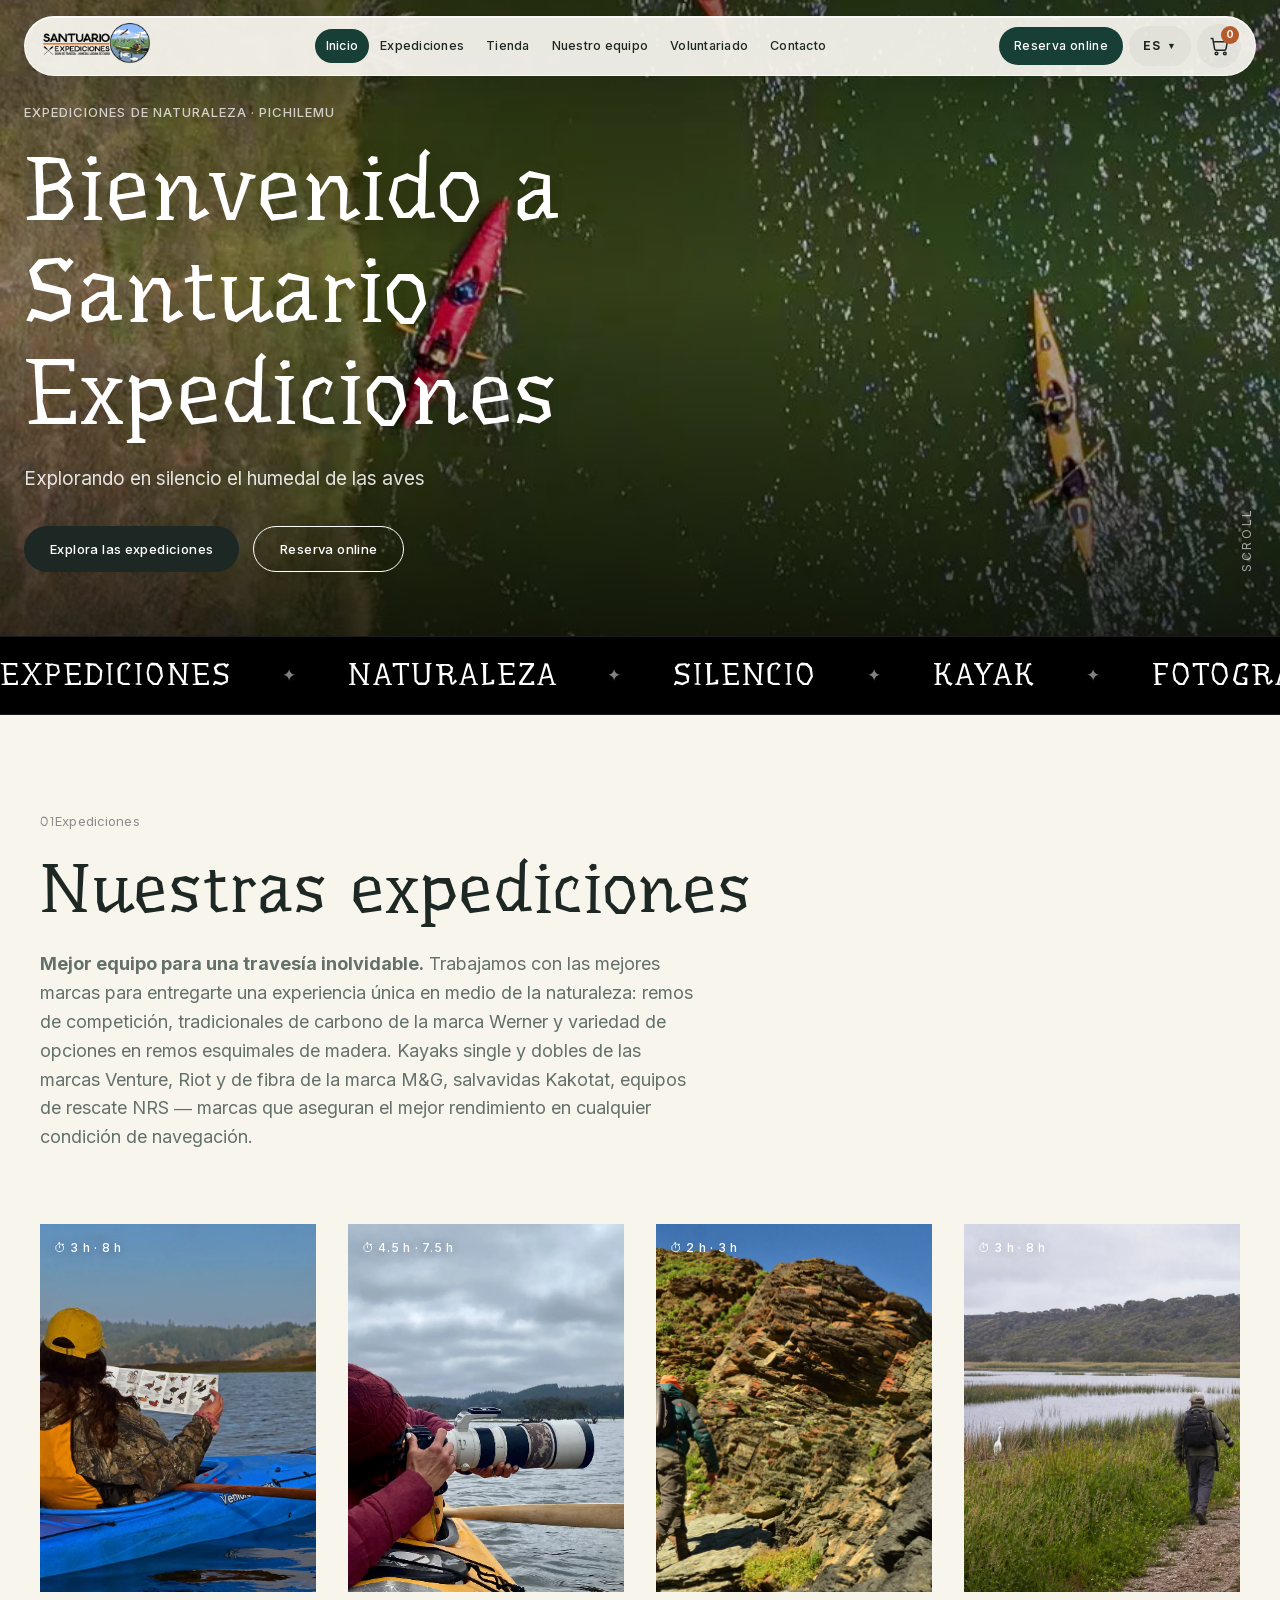
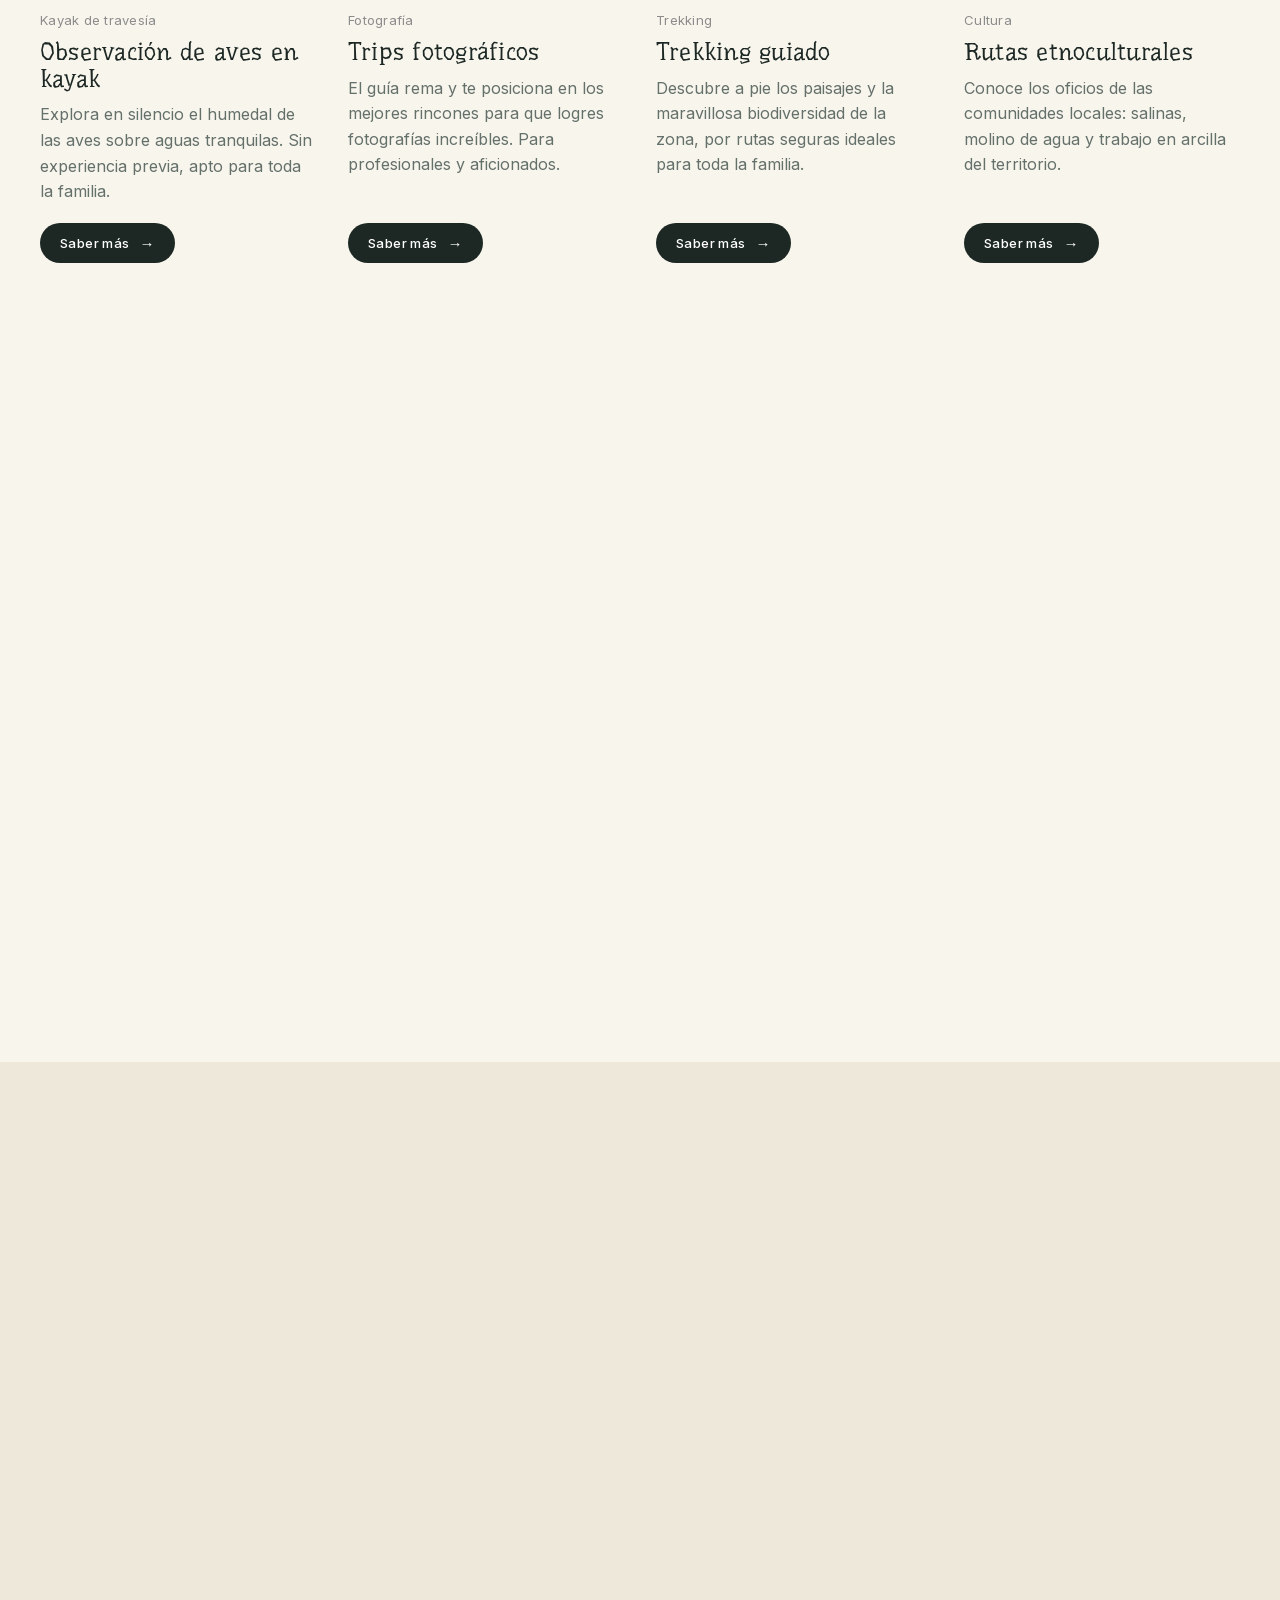
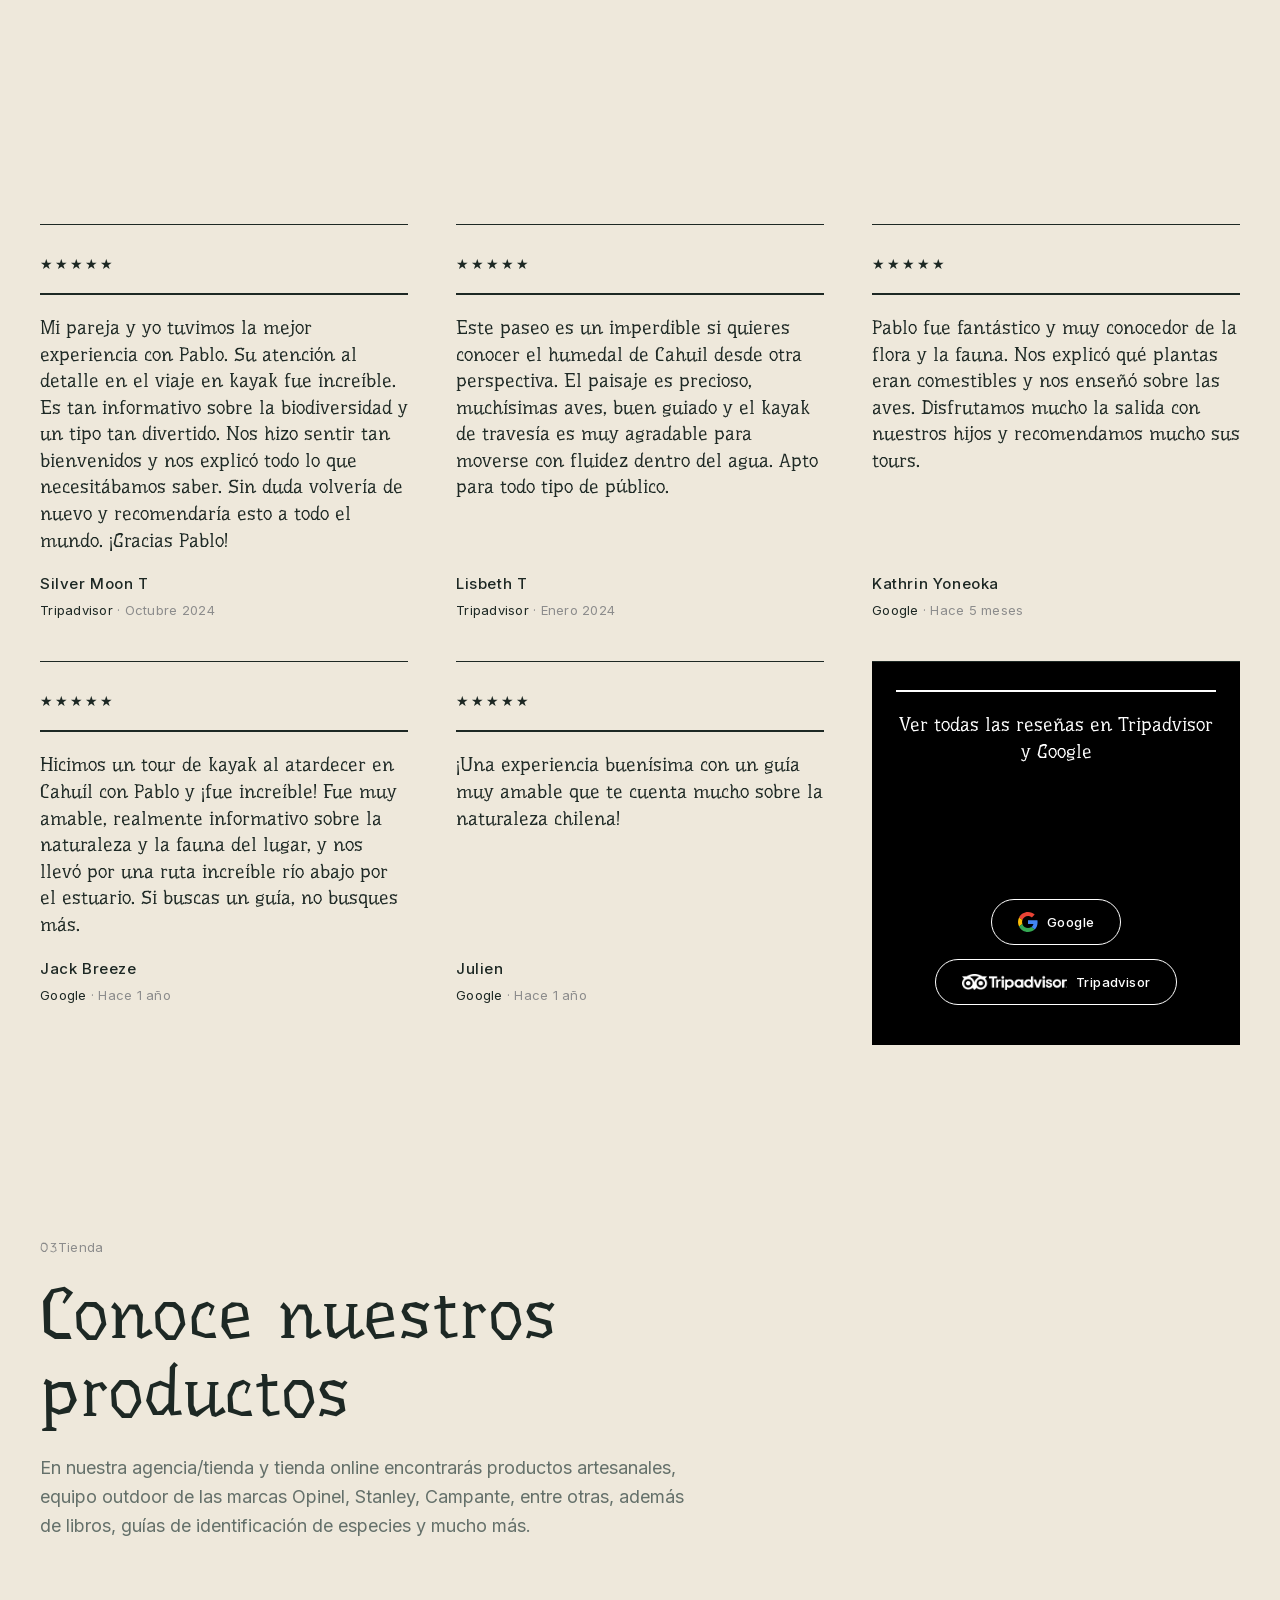
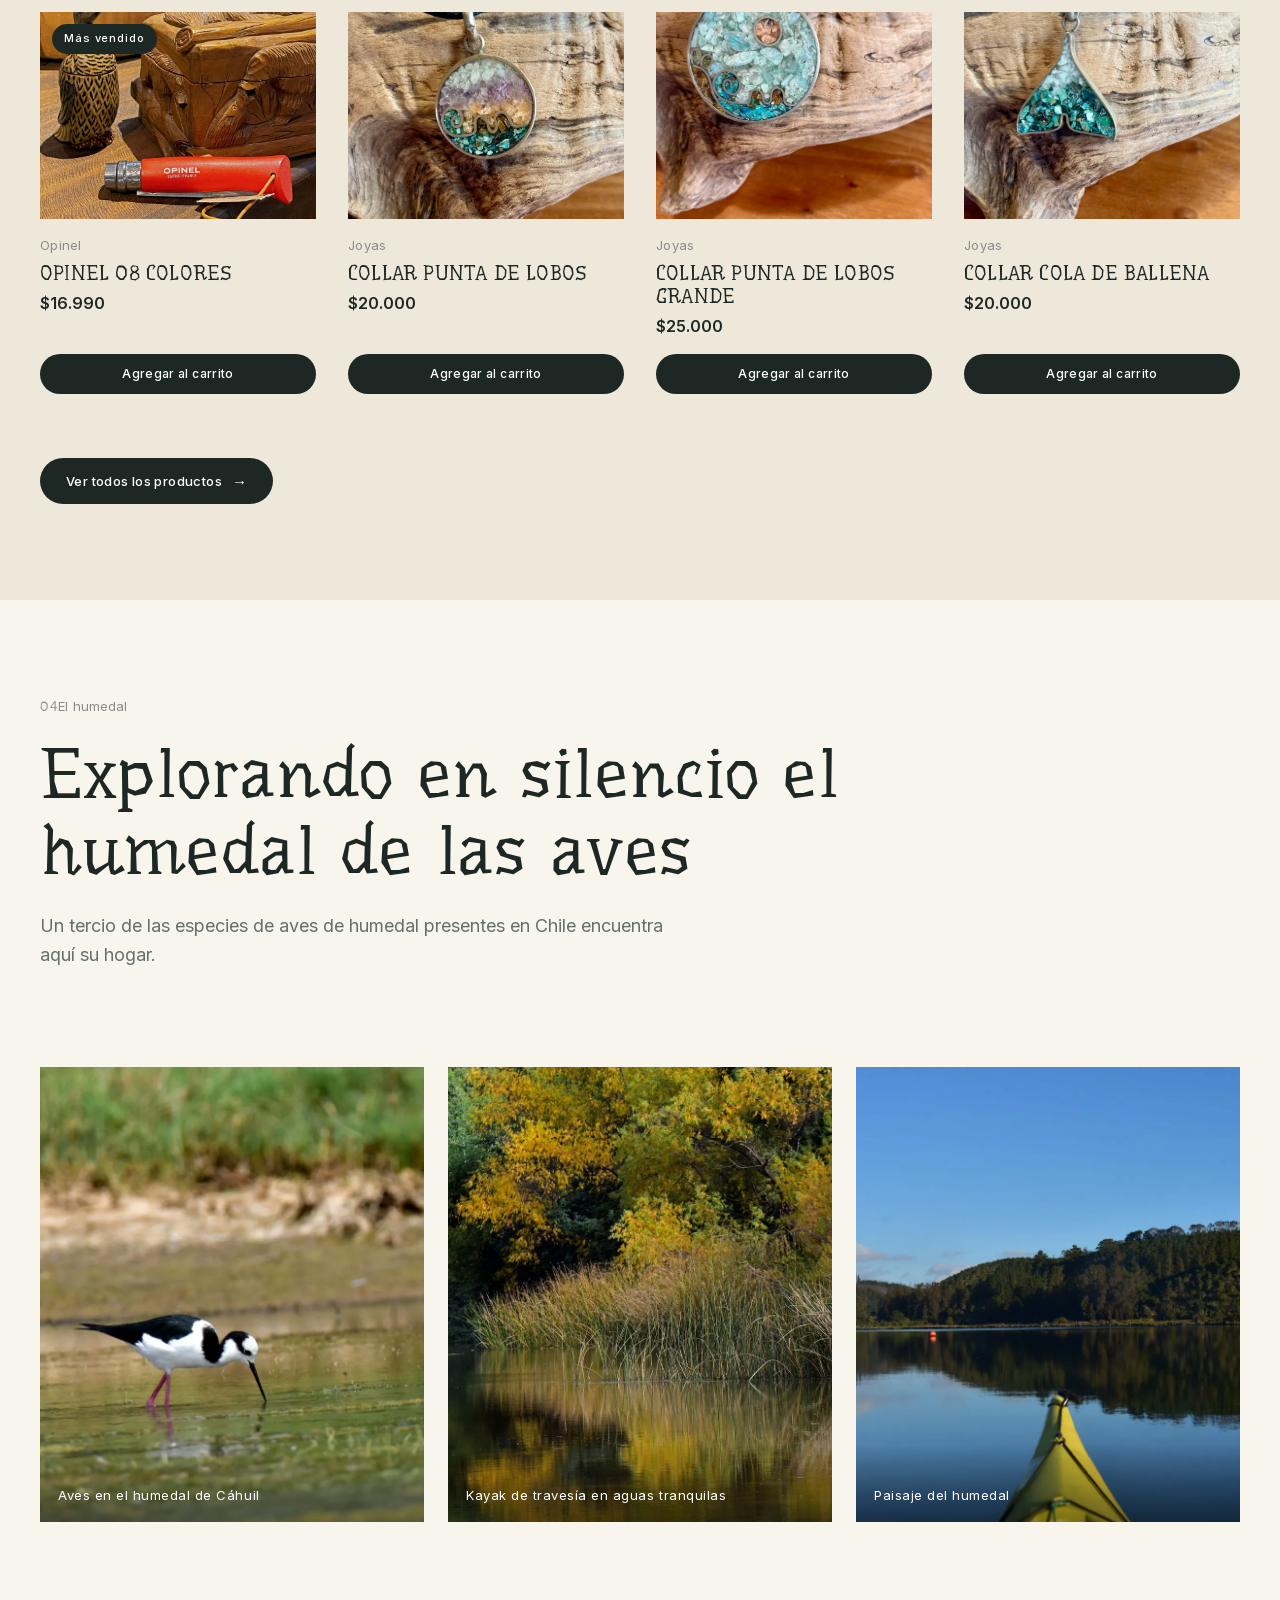
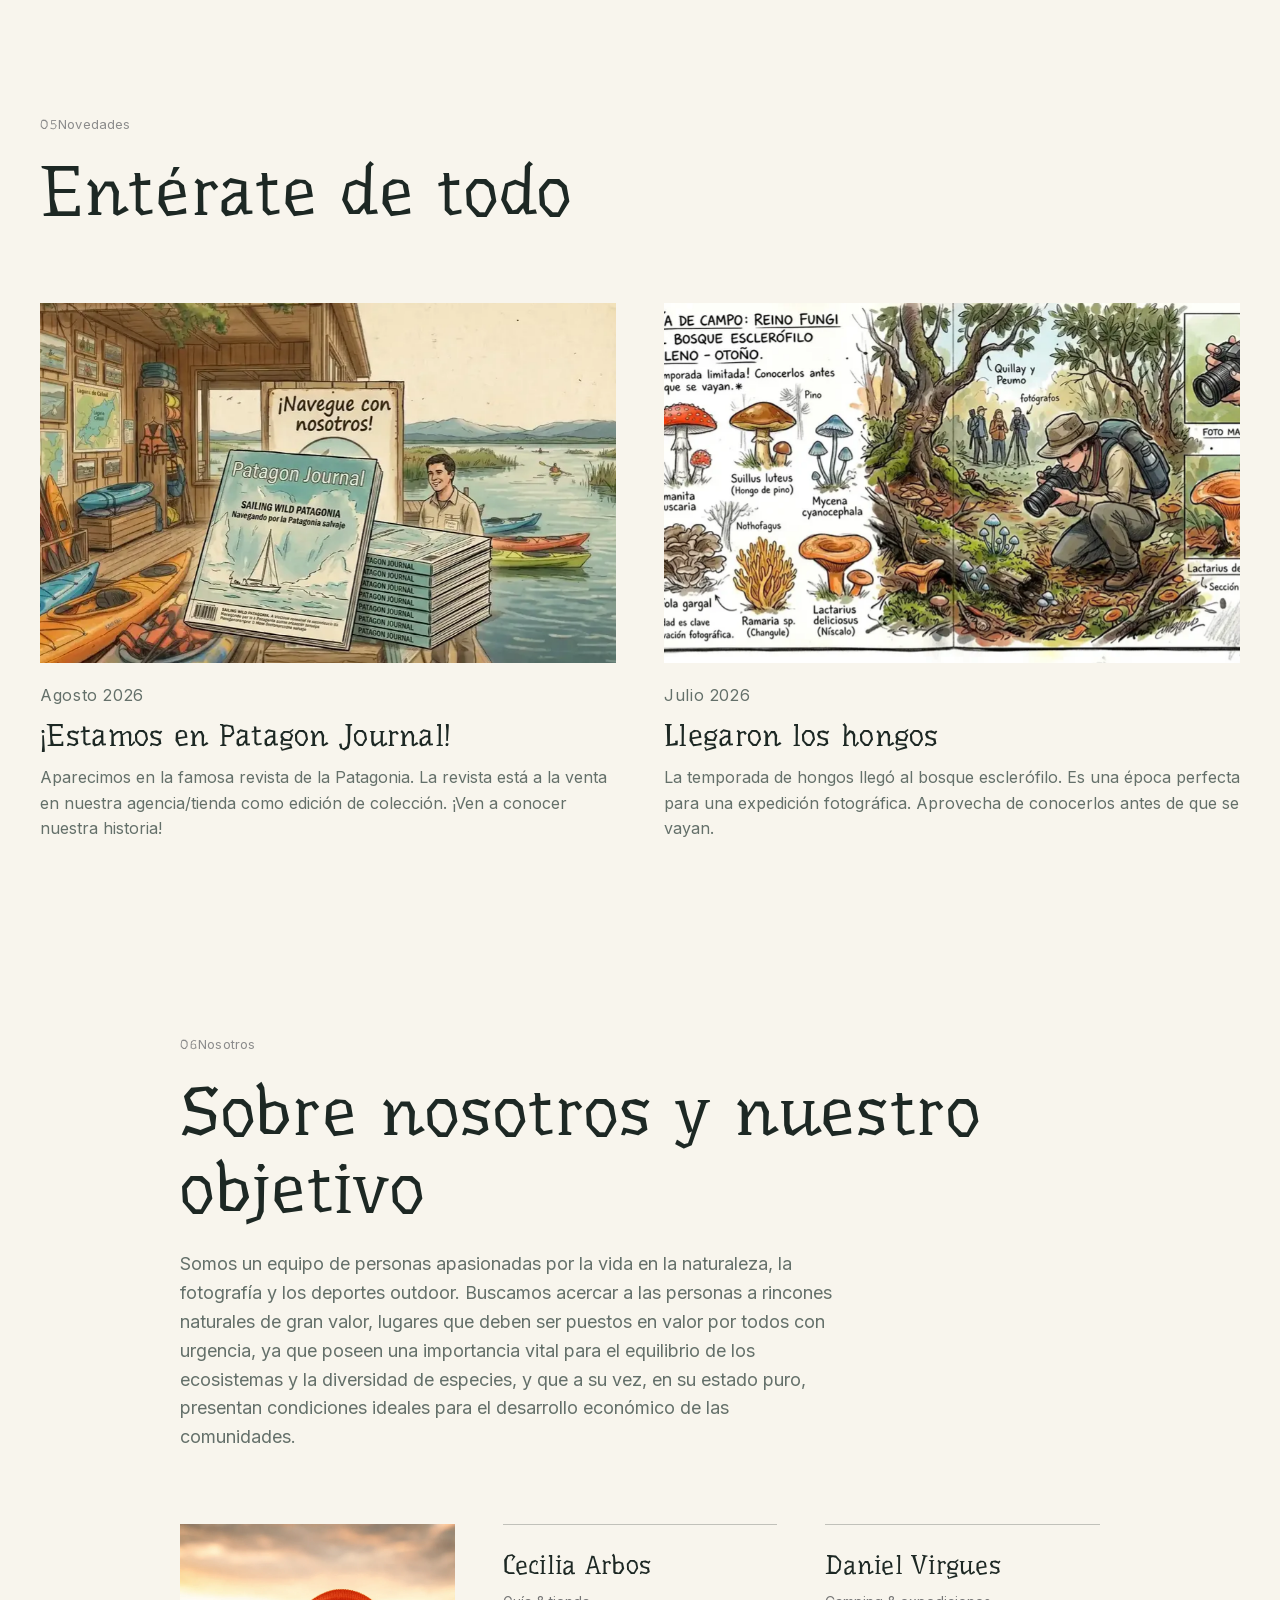
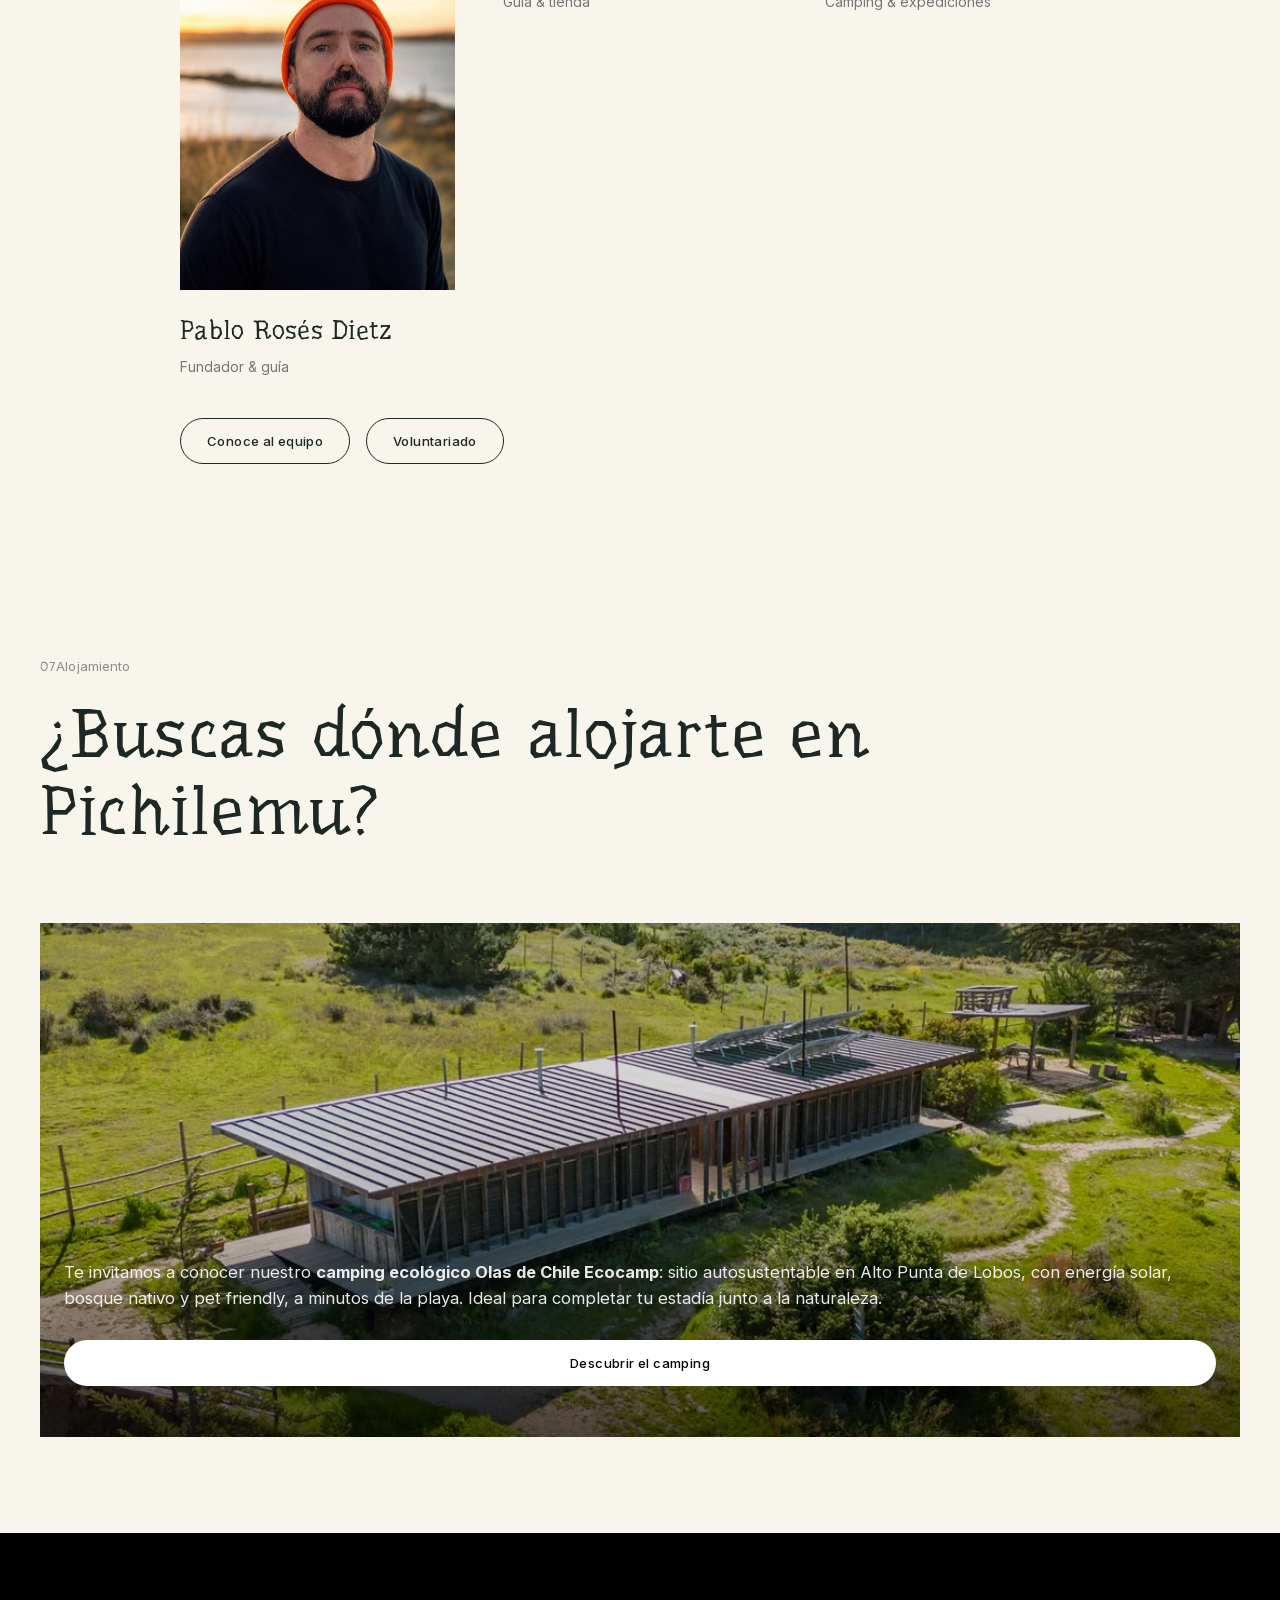
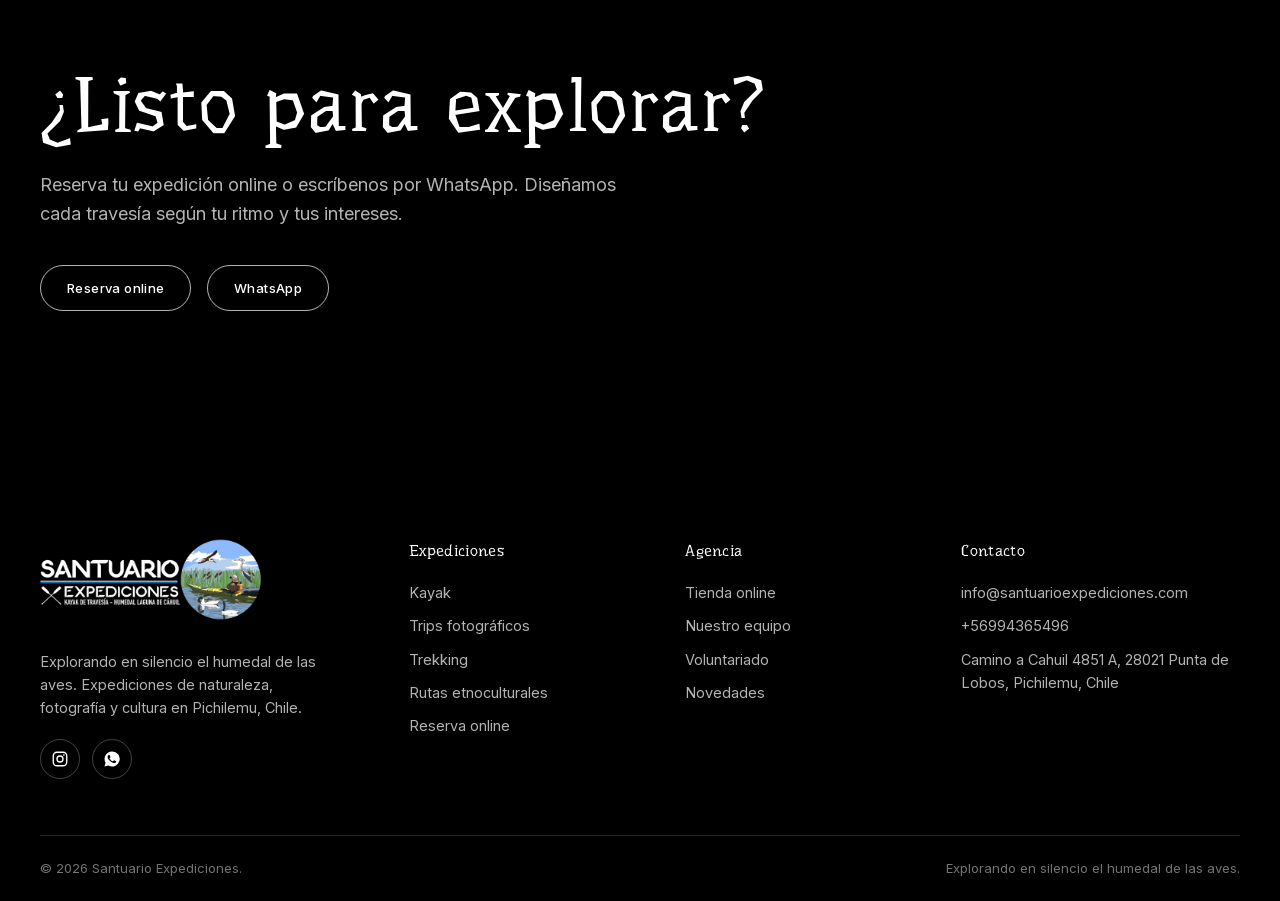
==== index.html @ f8dbb632 "Fix Safari hero video (JS source selection, poster swap), guard marquee, clean unused assets" ====
<!DOCTYPE html>
<html lang="es">
<head>
  <meta charset="UTF-8">
  <meta name="viewport" content="width=device-width, initial-scale=1.0">
  <link rel="preconnect" href="https://fonts.googleapis.com">
  <link rel="preconnect" href="https://fonts.gstatic.com" crossorigin>
  <link href="https://fonts.googleapis.com/css2?family=Underdog&display=swap" rel="stylesheet">
  <title>Santuario Expediciones — Expediciones de naturaleza en Pichilemu</title>
  <meta name="description" content="Explorando en silencio el humedal de las aves. Expediciones en kayak, trips fotográficos, trekking y rutas etnoculturales en Pichilemu, Chile.">
  <meta property="og:type" content="website">
  <meta property="og:site_name" content="Santuario Expediciones">
  <meta property="og:title" content="Santuario Expediciones — Expediciones de naturaleza en Pichilemu">
  <meta property="og:description" content="Explorando en silencio el humedal de las aves. Expediciones en kayak, trips fotográficos, trekking y rutas etnoculturales en Pichilemu, Chile.">
  <meta property="og:url" content="https://santuarioexpediciones.com/index.html">
  <meta property="og:image" content="https://santuarioexpediciones.com/assets/img/hero-poster-2.webp">
  <meta name="twitter:card" content="summary_large_image">
  <meta name="twitter:title" content="Santuario Expediciones — Expediciones de naturaleza en Pichilemu">
  <meta name="twitter:description" content="Explorando en silencio el humedal de las aves. Expediciones en kayak, trips fotográficos, trekking y rutas etnoculturales en Pichilemu, Chile.">
  <meta name="twitter:image" content="https://santuarioexpediciones.com/assets/img/hero-poster-2.webp">
  <link rel="icon" type="image/png" href="assets/img/logo.png">
  <link rel="stylesheet" href="css/style.css">
  <link rel="stylesheet" href="css/s1lex.css?v=20260815-12">
</head>
<body>
  <div id="headerSlot"></div>

  <main id="main">
    <!-- ============ HERO — full-bleed video + caption ============ -->
    <section class="s1-hero" aria-label="Santuario Expediciones">
      <div class="s1-hero__media">
        <!-- Source + poster choisis par js/s1lex.js (compat Safari : pas d'attribut media sur <source>) -->
        <video autoplay muted loop playsinline preload="auto" poster="assets/img/hero-poster-2.webp"></video>
      </div>
      <div class="s1-hero__scrim"></div>
      <div class="s1-hero__caption">
        <span class="s1-hero__eyebrow reveal" data-i18n="home.heroEyebrow">Expediciones de naturaleza · Pichilemu</span>
        <h1 class="reveal" data-delay="1" data-i18n-html="home.heroTitle">Bienvenido a <em>Santuario</em> Expediciones</h1>
        <p class="s1-hero__sub reveal" data-delay="2" data-i18n="home.heroSub">Explorando en silencio el humedal de las aves</p>
        <div class="s1-hero__actions reveal" data-delay="3">
          <a class="btn btn--primary" href="#expediciones" data-i18n="home.heroCta1">Explora las expediciones</a>
          <a class="btn btn--outline" href="reserva.html" data-i18n="home.heroCta2">Reserva online</a>
        </div>
      </div>
      <span class="s1-hero__scroll" data-i18n="home.scroll">Scroll</span>
    </section>

    <!-- ============ EXPEDICIONES — portrait tiles, flat ============ -->
    <section class="section" id="expediciones">
      <div class="container">
        <div class="section__head reveal">
          <span class="eyebrow" data-i18n="home.expEyebrow">Expediciones</span>
          <h2 class="display" data-i18n="home.expTitle">Nuestras expediciones</h2>
          <p data-i18n-html="home.expIntro"><strong>Mejor equipo para una travesía inolvidable.</strong> Trabajamos con las mejores marcas para entregarte una experiencia única en medio de la naturaleza: remos de competición, tradicionales de carbono de la marca Werner y variedad de opciones en remos esquimales de madera. Kayaks single y dobles de las marcas Venture, Riot y de fibra de la marca M&G, salvavidas Kakotat, equipos de rescate NRS — marcas que aseguran el mejor rendimiento en cualquier condición de navegación.</p>
        </div>
        <div class="exp-grid">
          <article class="exp-card reveal">
            <a class="exp-card__media" href="kayak.html" aria-label="Observación de aves en kayak de travesía" data-i18n-aria="home.c1.aria">
              <img src="assets/img/kayak-aves.webp" alt="Kayak de travesía en el humedal" data-i18n-alt="home.c1.imgAlt" loading="lazy">
              <span class="exp-card__tag" data-i18n="home.c1.tag">⏱ 3 h · 8 h</span>
            </a>
            <div class="exp-card__body">
              <span class="exp-card__eyebrow" data-i18n="home.c1.eyebrow">Kayak de travesía</span>
              <h3 data-i18n="home.c1.title">Observación de aves en kayak</h3>
              <p data-i18n="home.c1.desc">Explora en silencio el humedal de las aves sobre aguas tranquilas. Sin experiencia previa, apto para toda la familia.</p>
              <a class="btn btn--primary exp-card__cta" href="kayak.html"><span data-i18n="home.c1.cta">Saber más</span> <span class="icon">→</span></a>
            </div>
          </article>
          <article class="exp-card reveal" data-delay="1">
            <a class="exp-card__media" href="trips-fotograficos.html" aria-label="Trips fotográficos" data-i18n-aria="home.c2.aria">
              <img src="assets/img/trips.webp" alt="Trip fotográfico en el humedal" data-i18n-alt="home.c2.imgAlt" loading="lazy">
              <span class="exp-card__tag" data-i18n="home.c2.tag">⏱ 4.5 h · 7.5 h</span>
            </a>
            <div class="exp-card__body">
              <span class="exp-card__eyebrow" data-i18n="home.c2.eyebrow">Fotografía</span>
              <h3 data-i18n="home.c2.title">Trips fotográficos</h3>
              <p data-i18n="home.c2.desc">El guía rema y te posiciona en los mejores rincones para que logres fotografías increíbles. Para profesionales y aficionados.</p>
              <a class="btn btn--primary exp-card__cta" href="trips-fotograficos.html"><span data-i18n="home.c2.cta">Saber más</span> <span class="icon">→</span></a>
            </div>
          </article>
          <article class="exp-card reveal" data-delay="2">
            <a class="exp-card__media" href="trekking.html" aria-label="Trekking guiado" data-i18n-aria="home.c3.aria">
              <img src="assets/img/trekking.webp" alt="Trekking guiado en la zona" data-i18n-alt="home.c3.imgAlt" loading="lazy">
              <span class="exp-card__tag" data-i18n="home.c3.tag">⏱ 2 h · 3 h</span>
            </a>
            <div class="exp-card__body">
              <span class="exp-card__eyebrow" data-i18n="home.c3.eyebrow">Trekking</span>
              <h3 data-i18n="home.c3.title">Trekking guiado</h3>
              <p data-i18n="home.c3.desc">Descubre a pie los paisajes y la maravillosa biodiversidad de la zona, por rutas seguras ideales para toda la familia.</p>
              <a class="btn btn--primary exp-card__cta" href="trekking.html"><span data-i18n="home.c3.cta">Saber más</span> <span class="icon">→</span></a>
            </div>
          </article>
          <article class="exp-card reveal" data-delay="3">
            <a class="exp-card__media" href="rutas-etnoculturales.html" aria-label="Rutas etnoculturales" data-i18n-aria="home.c4.aria">
              <img src="assets/img/trek-foto-dia-completo.webp" alt="Explorando el humedal — trekking fotográfico de día completo" data-i18n-alt="home.c4.imgAlt" loading="lazy" width="1448" height="1086">
              <span class="exp-card__tag" data-i18n="home.c4.tag">⏱ 3 h · 8 h</span>
            </a>
            <div class="exp-card__body">
              <span class="exp-card__eyebrow" data-i18n="home.c4.eyebrow">Cultura</span>
              <h3 data-i18n="home.c4.title">Rutas etnoculturales</h3>
              <p data-i18n="home.c4.desc">Conoce los oficios de las comunidades locales: salinas, molino de agua y trabajo en arcilla del territorio.</p>
              <a class="btn btn--primary exp-card__cta" href="rutas-etnoculturales.html"><span data-i18n="home.c4.cta">Saber más</span> <span class="icon">→</span></a>
            </div>
          </article>
        </div>
        <div class="exp-more reveal">
          <a class="text-link" href="reserva.html"><span data-i18n="home.expMore">Ver todas las expediciones y reservar</span> <span class="icon">→</span></a>
        </div>
      </div>

      <div class="container">
        <div class="exp-featured reveal">
          <div class="exp-featured__media"><img src="assets/img/expedicion2dias-kayak-glamping-en-el-humedal-yt-thumbnail-1280-720.webp" alt="Expedición 2 días — Glamping" loading="lazy"></div>
          <div class="exp-featured__body">
            <span class="exp-card__eyebrow" data-i18n="home.c5.eyebrow">Expedición · 2 días</span>
            <h3 data-i18n="home.c5.title">Expedición 2 días — Kayak + Glamping en el humedal</h3>
            <p data-i18n="home.c5.desc">Una noche bajo las estrellas en glamping junto al humedal. Dos días de naturaleza, aves y silencio, con alojamiento incluido.</p>
            <a class="btn btn--primary exp-card__cta" data-wa="two-day" href="https://wa.me/56994365496" target="_blank" rel="noopener"><span data-i18n="home.c5.cta">Reservar</span> <span class="icon">→</span></a>
          </div>
        </div>
      </div>
    </section>

    <!-- ============ TIENDA ============ -->
    <section class="section section--white">
      <div class="container">
        <div class="section__head reveal">
          <span class="eyebrow" data-i18n="home.shopEyebrow">Tienda</span>
          <h2 class="display" data-i18n="home.shopTitle">Conoce nuestros productos</h2>
          <p data-i18n="home.shopIntro">En nuestra agencia/tienda y tienda online encontrarás productos artesanales, equipo outdoor de las marcas Opinel, Stanley, Campante, entre otras, además de libros, guías de identificación de especies y mucho más.</p>
        </div>
        <div class="product-grid" id="homeProducts"></div>
        <div style="text-align:left;margin-top:64px" class="reveal">
          <a class="btn btn--accent" href="tienda.html"><span data-i18n="home.shopCta">Ver todos los productos</span> <span class="icon">→</span></a>
        </div>
      </div>
    </section>

    <!-- ============ GALERÍA — flat triptych ============ -->
    <section class="section">
      <div class="container">
        <div class="section__head reveal">
          <span class="eyebrow" data-i18n="home.galEyebrow">El humedal</span>
          <h2 class="display" data-i18n="home.galTitle">Explorando en silencio el humedal de las aves</h2>
          <p data-i18n="home.galSub">Un tercio de las especies de aves de humedal presentes en Chile encuentra aquí su hogar.</p>
        </div>
        <div class="gallery">
          <figure class="reveal"><img src="assets/img/gallery-1.webp" alt="Aves en el humedal de Cáhuil" data-i18n-alt="home.gal1Alt" loading="lazy"><figcaption data-i18n="home.gal1Caption">Aves en el humedal de Cáhuil</figcaption></figure>
          <figure class="reveal" data-delay="1"><img src="assets/img/gallery-2.webp" alt="Kayak de travesía en aguas tranquilas" data-i18n-alt="home.gal2Alt" loading="lazy"><figcaption data-i18n="home.gal2Caption">Kayak de travesía en aguas tranquilas</figcaption></figure>
          <figure class="reveal" data-delay="2"><img src="assets/img/gallery-3.webp" alt="Paisaje del humedal" data-i18n-alt="home.gal3Alt" loading="lazy"><figcaption data-i18n="home.gal3Caption">Paisaje del humedal</figcaption></figure>
        </div>
      </div>
    </section>

    <!-- ============ NOVEDADES ============ -->
    <section class="section section--paper-soft" id="novedades">
      <div class="container">
        <div class="section__head reveal">
          <span class="eyebrow" data-i18n="home.newsEyebrow">Novedades</span>
          <h2 class="display" data-i18n="home.newsTitle">Entérate de todo</h2>
        </div>
        <div class="post-grid" id="postGrid"></div>
      </div>
    </section>

    <!-- ============ SOBRE NOSOTROS ============ -->
    <section class="section">
      <div class="container container--narrow">
        <div class="section__head section__head--left reveal">
          <span class="eyebrow" data-i18n="home.aboutEyebrow">Nosotros</span>
          <h2 class="display" data-i18n="home.aboutTitle">Sobre nosotros y nuestro objetivo</h2>
          <p data-i18n="home.aboutText">Somos un equipo de personas apasionadas por la vida en la naturaleza, la fotografía y los deportes outdoor. Buscamos acercar a las personas a rincones naturales de gran valor, lugares que deben ser puestos en valor por todos con urgencia, ya que poseen una importancia vital para el equilibrio de los ecosistemas y la diversidad de especies, y que a su vez, en su estado puro, presentan condiciones ideales para el desarrollo económico de las comunidades.</p>
        </div>
        <div class="team-grid" style="margin-bottom:40px">
          <article class="team-card reveal">
            <div class="team-card__img"><img src="assets/img/equipo-pablo-professional.webp" alt="Pablo Rosés Dietz" loading="lazy"></div>
            <h3>Pablo Rosés Dietz</h3>
            <p style="color:#767676" data-i18n="team.p1.role">Fundador &amp; guía</p>
          </article>
          <article class="team-card team-card--text reveal" data-delay="1">
            <h3>Cecilia Arbos</h3>
            <p style="color:#767676" data-i18n="team.p2.role">Guía &amp; tienda</p>
          </article>
          <article class="team-card team-card--text reveal" data-delay="2">
            <h3>Daniel Virgues</h3>
            <p style="color:#767676" data-i18n="team.p3.role">Camping &amp; expediciones</p>
          </article>
        </div>
        <div style="display:flex;gap:16px;flex-wrap:wrap" class="reveal">
          <a class="btn btn--outline" href="equipo.html" data-i18n="home.aboutTeam">Conoce al equipo</a>
          <a class="btn btn--outline" href="voluntariado.html" data-i18n="home.aboutVol">Voluntariado</a>
        </div>
      </div>
    </section>

    <!-- ============ RESEÑAS ============ -->
    <section class="section section--white" id="resenas">
      <div class="container">
        <div class="section__head reveal">
          <span class="eyebrow" data-i18n="home.revEyebrow">Reseñas</span>
          <h2 class="display" data-i18n="home.revTitle">Lo que dicen nuestros viajeros</h2>
          <p data-i18n="home.revSub">Calificado con 4,9 sobre 5 en Tripadvisor y en Google, por más de 30 viajeros que han vivido nuestras expediciones.</p>
        </div>

        <div class="rev-platforms reveal">
          <a class="rev-platform" href="https://www.tripadvisor.es/Attraction_Review-g858365-d27515275-Reviews-Santuario_Expediciones-Pichilemu_O_Higgins_Region.html" target="_blank" rel="noopener">
            <img class="rev-platform__logo rev-platform__logo--ta" src="assets/img/tripadvisor-lockup.png" alt="Tripadvisor" width="1024" height="156">
            <span class="rev-platform__score">
              <span class="rev-stars" aria-hidden="true">★★★★★</span>
              <strong>5,0 / 5</strong>
            </span>
            <span class="rev-platform__count" data-i18n="home.revTaCount">2 reseñas</span>
            <span class="rev-platform__see" data-i18n="home.revSee">Ver en la plataforma</span>
          </a>
          <a class="rev-platform" href="https://maps.google.com/?cid=6576551345342451077" target="_blank" rel="noopener">
            <svg class="rev-platform__logo rev-platform__logo--g" viewBox="0 0 48 48" aria-hidden="true" focusable="false"><path fill="#EA4335" d="M24 9.5c3.54 0 6.71 1.22 9.21 3.6l6.85-6.85C35.9 2.38 30.47 0 24 0 14.62 0 6.51 5.38 2.56 13.22l7.98 6.19C12.43 13.72 17.74 9.5 24 9.5z"/><path fill="#4285F4" d="M46.98 24.55c0-1.57-.15-3.09-.38-4.55H24v9.02h12.94c-.58 2.96-2.26 5.48-4.78 7.18l7.73 6c4.51-4.18 7.09-10.36 7.09-17.65z"/><path fill="#FBBC05" d="M10.53 28.59c-.48-1.45-.76-2.99-.76-4.59s.27-3.14.76-4.59l-7.98-6.19C.92 16.46 0 20.12 0 24c0 3.88.92 7.54 2.56 10.78l7.97-6.19z"/><path fill="#34A853" d="M24 48c6.48 0 11.93-2.13 15.89-5.81l-7.73-6c-2.15 1.45-4.92 2.3-8.16 2.3-6.26 0-11.57-4.22-13.47-9.91l-7.98 6.19C6.51 42.62 14.62 48 24 48z"/></svg>
            <span class="rev-platform__score">
              <span class="rev-stars" aria-hidden="true">★★★★★</span>
              <strong>4,9 / 5</strong>
            </span>
            <span class="rev-platform__count" data-i18n="home.revGCount">15 reseñas</span>
            <span class="rev-platform__see" data-i18n="home.revSee">Ver en la plataforma</span>
          </a>
        </div>

        <div class="rev-grid">
          <article class="rev-card reveal">
            <span class="rev-card__stars" aria-hidden="true">★★★★★</span>
            <blockquote data-i18n="home.rev1">Mi pareja y yo tuvimos la mejor experiencia con Pablo. Su atención al detalle en el viaje en kayak fue increíble.</blockquote>
            <footer class="rev-card__foot">
              <span class="rev-card__name" data-i18n="home.rev1Name">Silver Moon T</span>
              <span class="rev-card__meta"><span class="rev-card__source">Tripadvisor</span> · <span data-i18n="home.rev1Date">Octubre 2024</span></span>
            </footer>
          </article>

          <article class="rev-card reveal" data-delay="1">
            <span class="rev-card__stars" aria-hidden="true">★★★★★</span>
            <blockquote data-i18n="home.rev2">Este paseo es un imperdible si quieres conocer el humedal de Cahuil desde otra perspectiva.</blockquote>
            <footer class="rev-card__foot">
              <span class="rev-card__name" data-i18n="home.rev2Name">Lisbeth T</span>
              <span class="rev-card__meta"><span class="rev-card__source">Tripadvisor</span> · <span data-i18n="home.rev2Date">Enero 2024</span></span>
            </footer>
          </article>

          <article class="rev-card reveal" data-delay="2">
            <span class="rev-card__stars" aria-hidden="true">★★★★★</span>
            <blockquote data-i18n="home.rev3">Pablo fue fantástico y muy conocedor de la flora y la fauna. Nos explicó qué plantas eran comestibles y nos enseñó sobre las aves.</blockquote>
            <footer class="rev-card__foot">
              <span class="rev-card__name" data-i18n="home.rev3Name">Kathrin Yoneoka</span>
              <span class="rev-card__meta"><span class="rev-card__source">Google</span> · <span data-i18n="home.rev3Date">Hace 5 meses</span></span>
            </footer>
          </article>

          <article class="rev-card reveal">
            <span class="rev-card__stars" aria-hidden="true">★★★★★</span>
            <blockquote data-i18n="home.rev4">Hicimos un tour de kayak al atardecer en Cahuíl con Pablo y ¡fue increíble! Fue muy amable, realmente informativo sobre la naturaleza y la fauna del lugar.</blockquote>
            <footer class="rev-card__foot">
              <span class="rev-card__name" data-i18n="home.rev4Name">Jack Breeze</span>
              <span class="rev-card__meta"><span class="rev-card__source">Google</span> · <span data-i18n="home.rev4Date">Hace 1 año</span></span>
            </footer>
          </article>

          <article class="rev-card reveal" data-delay="1">
            <span class="rev-card__stars" aria-hidden="true">★★★★★</span>
            <blockquote data-i18n="home.rev5">¡Una experiencia buenísima con un guía muy amable que te cuenta mucho sobre la naturaleza chilena!</blockquote>
            <footer class="rev-card__foot">
              <span class="rev-card__name" data-i18n="home.rev5Name">Julien</span>
              <span class="rev-card__meta"><span class="rev-card__source">Google</span> · <span data-i18n="home.rev5Date">Hace 1 año</span></span>
            </footer>
          </article>

          <article class="rev-card rev-card--cta reveal" data-delay="2">
            <blockquote data-i18n="home.revMore">Ver todas las reseñas en Tripadvisor y Google</blockquote>
            <div class="rev-card__actions">
              <a class="btn btn--outline" href="https://maps.google.com/?cid=6576551345342451077" target="_blank" rel="noopener">
                <svg class="rev-card__logo" viewBox="0 0 48 48" aria-hidden="true" focusable="false"><path fill="#EA4335" d="M24 9.5c3.54 0 6.71 1.22 9.21 3.6l6.85-6.85C35.9 2.38 30.47 0 24 0 14.62 0 6.51 5.38 2.56 13.22l7.98 6.19C12.43 13.72 17.74 9.5 24 9.5z"/><path fill="#4285F4" d="M46.98 24.55c0-1.57-.15-3.09-.38-4.55H24v9.02h12.94c-.58 2.96-2.26 5.48-4.78 7.18l7.73 6c4.51-4.18 7.09-10.36 7.09-17.65z"/><path fill="#FBBC05" d="M10.53 28.59c-.48-1.45-.76-2.99-.76-4.59s.27-3.14.76-4.59l-7.98-6.19C.92 16.46 0 20.12 0 24c0 3.88.92 7.54 2.56 10.78l7.97-6.19z"/><path fill="#34A853" d="M24 48c6.48 0 11.93-2.13 15.89-5.81l-7.73-6c-2.15 1.45-4.92 2.3-8.16 2.3-6.26 0-11.57-4.22-13.47-9.91l-7.98 6.19C6.51 42.62 14.62 48 24 48z"/></svg>
                <span data-i18n="home.revGName">Google</span>
              </a>
              <a class="btn btn--outline" href="https://www.tripadvisor.es/Attraction_Review-g858365-d27515275-Reviews-Santuario_Expediciones-Pichilemu_O_Higgins_Region.html" target="_blank" rel="noopener">
                <img class="rev-card__logo rev-card__logo--ta" src="assets/img/tripadvisor-lockup.png" alt="Tripadvisor" width="1024" height="156">
                <span data-i18n="home.revTaName">Tripadvisor</span>
              </a>
            </div>
          </article>
        </div>
      </div>
    </section>

    <!-- ============ CAMPING ============ -->
    <section class="section" id="camping">
      <div class="container">
        <div class="section__head reveal">
          <span class="eyebrow" data-i18n="home.stayEyebrow">Alojamiento</span>
          <h2 class="display" data-i18n="home.stayTitle">¿Buscas dónde alojarte en Pichilemu?</h2>
        </div>
        <div class="exp-featured reveal" style="margin-top:0">
          <div class="exp-featured__media"><img src="assets/img/camping.webp" alt="Olas de Chile Ecocamp — camping ecológico en Punta de Lobos" data-i18n-alt="home.stayImgAlt" loading="lazy"></div>
          <div class="exp-featured__body">
            <p data-i18n-html="home.stayText">Te invitamos a conocer nuestro <strong>camping ecológico Olas de Chile Ecocamp</strong>: sitio autosustentable en Alto Punta de Lobos, con energía solar, bosque nativo y pet friendly, a minutos de la playa. Ideal para completar tu estadía junto a la naturaleza.</p>
            <a class="btn btn--primary" href="https://www.olasdechile.com/" target="_blank" rel="noopener" data-i18n="home.stayCta">Descubrir el camping</a>
          </div>
        </div>
      </div>
    </section>

    <!-- ============ CTA ============ -->
    <section class="cta-band">
      <div class="container">
        <h2 class="reveal" data-i18n="home.ctaTitle">¿Listo para explorar?</h2>
        <p class="reveal" data-delay="1" data-i18n="home.ctaText">Reserva tu expedición online o escríbenos por WhatsApp. Diseñamos cada travesía según tu ritmo y tus intereses.</p>
        <div class="reveal" data-delay="2" style="display:flex;gap:16px;justify-content:flex-start;flex-wrap:wrap">
          <a class="btn btn--light" href="reserva.html" data-i18n="home.ctaBook">Reserva online</a>
          <a class="btn btn--light" data-wa="expeditions" href="https://wa.me/56994365496?text=Hola%20qu%C3%A9%20tal%2C%20quisieras%20saber%20m%C3%A1s%20de%20nuestras%20expediciones%3F" target="_blank" rel="noopener" data-i18n="home.ctaWa">WhatsApp</a>
        </div>
      </div>
    </section>
  </main>

  <script>
    // Keep the social proof immediately after the featured two-day expedition.
    (() => {
      const expediciones = document.getElementById('expediciones');
      const resenas = document.getElementById('resenas');
      if (expediciones && resenas) expediciones.after(resenas);
    })();
  </script>

  <div id="footerSlot"></div>

  <script src="js/i18n.js?v=20260815-11"></script>
  <script src="js/data.js?v=20260815-9"></script>
  <script src="js/main.js?v=20260815-9"></script>
  <script src="js/s1lex.js?v=20260817-1"></script>
</body>
</html>
---- css/style.css ----
/* ============================================================
   Santuario Expediciones — design system
   Base : design.md (Spots Travel — quiet luxury editorial)
   ============================================================ */

:root {
  /* Couleurs */
  --paper: #fef9eb;
  --paper-soft: #f7f0dd;
  --ink: #403232;
  --ink-soft: #6b5a5a;
  --accent: #a33600;
  --green: #023a29;
  --green-bright: #0b5c41;
  --blue: #134767;
  --purple: #55405c;
  --ochre: #915a01;
  --gray: #757575;
  --pastel-amber: #f9d89f;
  --pastel-terracotta: #efbfa7;
  --pastel-sage: #cadbc2;
  --pastel-sky: #bddcee;
  --white: #ffffff;

  /* Typographie */
  --font-display: "Cormorant Garamond", Georgia, "Times New Roman", serif;
  --font-body: -apple-system, BlinkMacSystemFont, "Helvetica Neue", Helvetica, Arial, sans-serif;

  /* Espacement */
  --container: 1120px;
  --container-narrow: 900px;
  --section-pad: clamp(72px, 10vw, 130px);
  --radius-pill: 999px;
  --radius-input: 4px;

  /* Transitions */
  --ease: cubic-bezier(0.22, 1, 0.36, 1);
  --dur: 0.35s;
}

/* ---------- Reset ---------- */
*, *::before, *::after { box-sizing: border-box; }
html { scroll-behavior: smooth; -webkit-text-size-adjust: 100%; }
body {
  margin: 0;
  font-family: var(--font-body);
  font-size: 17px;
  line-height: 1.6;
  color: var(--ink);
  background: var(--paper);
  -webkit-font-smoothing: antialiased;
}
img { max-width: 100%; display: block; }
a { color: inherit; text-decoration: none; }
ul, ol { margin: 0; padding: 0; list-style: none; }
h1, h2, h3, h4, p { margin: 0; }
button { font: inherit; color: inherit; background: none; border: 0; cursor: pointer; padding: 0; }
input, select, textarea { font: inherit; color: inherit; }
::selection { background: var(--accent); color: var(--paper); }

/* ---------- Utilitaires ---------- */
.container { width: min(var(--container), 100% - 48px); margin-inline: auto; }
.container--narrow { width: min(var(--container-narrow), 100% - 48px); margin-inline: auto; }

.display { font-family: var(--font-display); font-weight: 500; line-height: 1.08; letter-spacing: 0.005em; }
.eyebrow {
  font-size: 12px;
  font-weight: 600;
  letter-spacing: 0.48px;
  text-transform: uppercase;
  color: var(--accent);
}
.section { padding-block: var(--section-pad); position: relative; }
.section--paper-soft { background: var(--paper-soft); }
.section--white { background: var(--white); }
.section__head { text-align: center; max-width: 720px; margin: 0 auto clamp(40px, 6vw, 72px); }
.section__head .eyebrow { margin-bottom: 18px; display: block; }
.section__head h2, .section__head h1 { font-size: clamp(34px, 4.6vw, 54px); margin-bottom: 18px; }
.section__head p { color: var(--ink-soft); font-size: 18px; }
.section__head--left { text-align: left; margin-inline: 0; }

/* ---------- Header ---------- */
.site-header {
  position: sticky;
  top: 0;
  z-index: 60;
  background: rgba(254, 249, 235, 0.92);
  backdrop-filter: blur(10px);
  border-bottom: 1px dashed var(--ink);
  transition: box-shadow var(--dur) var(--ease);
}
.site-header.scrolled { box-shadow: 0 8px 30px rgba(64, 50, 50, 0.08); }
.site-header__inner {
  display: flex;
  align-items: center;
  justify-content: space-between;
  gap: 16px;
  height: 78px;
}
.brand { display: flex; align-items: center; gap: 12px; white-space: nowrap; flex: none; }
.brand img { height: 58px; width: auto; }
.brand__word {
  font-family: var(--font-display);
  font-size: 19px;
  font-weight: 600;
  letter-spacing: -0.01em;
  line-height: 1;
}
.brand__word small { display: block; font-family: var(--font-body); font-size: 9px; font-weight: 600; letter-spacing: 2.6px; text-transform: uppercase; color: var(--accent); margin-top: 4px; }

.main-nav { display: flex; align-items: center; gap: 3px; min-width: 0; }
.main-nav a, .main-nav button.nav-link {
  display: inline-flex;
  align-items: center;
  white-space: nowrap;
  gap: 5px;
  padding: 8px 10px;
  font-size: 12px;
  font-weight: 600;
  letter-spacing: 0.1em;
  text-transform: uppercase;
  color: var(--ink);
  border-radius: var(--radius-pill);
  transition: color var(--dur) var(--ease), background var(--dur) var(--ease);
}
.main-nav a:hover, .main-nav button.nav-link:hover { color: var(--accent); background: rgba(163, 54, 0, 0.06); }
.main-nav a.is-active { color: var(--accent); }

/* Dropdown Expediciones */
.has-dropdown { position: relative; }
.dropdown {
  position: absolute;
  top: calc(100% + 10px);
  left: 0;
  min-width: 250px;
  background: var(--paper);
  border: 1px dashed var(--ink);
  border-radius: 14px;
  padding: 10px;
  opacity: 0;
  visibility: hidden;
  transform: translateY(8px);
  transition: opacity var(--dur) var(--ease), transform var(--dur) var(--ease), visibility var(--dur);
  box-shadow: 0 24px 60px rgba(64, 50, 50, 0.14);
}
.has-dropdown:hover .dropdown, .has-dropdown:focus-within .dropdown { opacity: 1; visibility: visible; transform: translateY(0); }
.dropdown a {
  display: block;
  padding: 11px 14px;
  font-size: 13px;
  font-weight: 600;
  letter-spacing: 0.1em;
  text-transform: uppercase;
  border-radius: 10px;
  color: var(--ink);
  transition: background var(--dur) var(--ease), color var(--dur) var(--ease);
}
.dropdown a:hover { background: rgba(163, 54, 0, 0.07); color: var(--accent); }
.caret { font-size: 9px; transition: transform var(--dur) var(--ease); }
.has-dropdown:hover .caret { transform: rotate(180deg); }

.header-cta { display: flex; align-items: center; gap: 8px; flex: none; white-space: nowrap; }

/* Sélecteur de langue */
.lang-select { position: relative; }
.lang-select__btn {
  height: 44px;
  padding: 0 14px;
  border: 1.5px dashed var(--ink);
  border-radius: var(--radius-pill);
  background: transparent;
  font-size: 12px;
  font-weight: 700;
  letter-spacing: 0.08em;
  color: var(--ink);
  display: inline-flex;
  align-items: center;
  gap: 6px;
  transition: background var(--dur) var(--ease), color var(--dur) var(--ease), border-color var(--dur) var(--ease);
}
.lang-select__btn:hover { background: var(--ink); color: var(--paper); border-color: var(--ink); }
.lang-select__menu {
  position: absolute;
  top: calc(100% + 10px);
  right: 0;
  min-width: 168px;
  background: var(--paper);
  border: 1px dashed var(--ink);
  border-radius: 14px;
  padding: 8px;
  opacity: 0;
  visibility: hidden;
  transform: translateY(8px);
  transition: opacity var(--dur) var(--ease), transform var(--dur) var(--ease), visibility var(--dur);
  box-shadow: 0 24px 60px rgba(64, 50, 50, 0.14);
  z-index: 70;
}
.lang-select.open .lang-select__menu { opacity: 1; visibility: visible; transform: translateY(0); }
.lang-select__menu button {
  display: flex;
  align-items: center;
  justify-content: space-between;
  gap: 12px;
  width: 100%;
  padding: 11px 14px;
  font-size: 13px;
  font-weight: 600;
  border-radius: 10px;
  color: var(--ink);
  transition: background var(--dur) var(--ease), color var(--dur) var(--ease);
}
.lang-select__menu button:hover { background: rgba(163, 54, 0, 0.07); color: var(--accent); }
.lang-select__menu button.is-active { background: var(--ink); color: var(--paper); }
.lang-select__menu button small { opacity: 0.55; font-weight: 700; letter-spacing: 0.08em; }

/* Navigation un peu plus compacte en anglais / français / portugais (libellés plus longs) */
html[lang="en"] .main-nav, html[lang="fr"] .main-nav, html[lang="pt"] .main-nav { gap: 2px; }
html[lang="en"] .main-nav a,
html[lang="en"] .main-nav button.nav-link,
html[lang="fr"] .main-nav a,
html[lang="fr"] .main-nav button.nav-link,
html[lang="pt"] .main-nav a,
html[lang="pt"] .main-nav button.nav-link { padding: 10px 9px; font-size: 11.5px; }

/* Boutons */
.btn {
  display: inline-flex;
  align-items: center;
  justify-content: center;
  gap: 10px;
  height: 46px;
  padding: 0 26px;
  border-radius: var(--radius-pill);
  font-size: 13px;
  font-weight: 600;
  letter-spacing: 0.12em;
  text-transform: uppercase;
  transition: transform var(--dur) var(--ease), box-shadow var(--dur) var(--ease), background var(--dur) var(--ease), color var(--dur) var(--ease), border-color var(--dur) var(--ease);
  will-change: transform;
}
.btn:hover { transform: translateY(-2px); }
.btn--primary { background: var(--green); color: var(--paper); }
.btn--primary:hover { background: var(--green-bright); box-shadow: 0 14px 30px rgba(2, 58, 41, 0.28); }
.btn--accent { background: var(--accent); color: var(--paper); }
.btn--accent:hover { box-shadow: 0 14px 30px rgba(163, 54, 0, 0.3); background: #b83e00; }
.btn--outline { border: 1.5px solid var(--ink); color: var(--ink); background: transparent; }
.btn--outline:hover { background: var(--ink); color: var(--paper); }
.btn--light { border: 1.5px solid rgba(254, 249, 235, 0.7); color: var(--paper); }
.btn--light:hover { background: var(--paper); color: var(--green); border-color: var(--paper); }
.btn--sm { height: 40px; padding: 0 18px; font-size: 11.5px; }
.btn .icon { font-size: 15px; line-height: 1; }

/* Text link */
.text-link {
  display: inline-flex;
  align-items: center;
  gap: 8px;
  font-size: 14px;
  font-weight: 600;
  letter-spacing: 0.1em;
  text-transform: uppercase;
  color: var(--ink);
  padding-bottom: 4px;
  position: relative;
}
.text-link::after {
  content: "";
  position: absolute;
  left: 0; bottom: 0;
  width: 100%; height: 1px;
  background: var(--accent);
  transform: scaleX(0);
  transform-origin: left;
  transition: transform var(--dur) var(--ease);
}
.text-link:hover::after { transform: scaleX(1); }
.text-link:hover { color: var(--accent); }
.text-link .icon { transition: transform var(--dur) var(--ease); }
.text-link:hover .icon { transform: translateX(4px); }

/* ---------- Hero ---------- */
.hero {
  position: relative;
  min-height: 92vh;
  display: flex;
  align-items: center;
  justify-content: center;
  overflow: hidden;
  isolation: isolate;
}
.hero__media { position: absolute; inset: 0; z-index: -2; }
.hero__media video, .hero__media img {
  width: 100%; height: 100%;
  object-fit: cover;
}
.hero__overlay {
  position: absolute; inset: 0; z-index: -1;
  background: linear-gradient(180deg, rgba(0, 0, 0, 0.28) 0%, rgba(0, 0, 0, 0.15) 45%, rgba(0, 0, 0, 0.52) 100%);
}
.hero__content { text-align: center; padding: 140px 24px 100px; max-width: 820px; }
.hero__eyebrow { display: inline-flex; align-items: center; gap: 14px; font-size: 12px; font-weight: 600; letter-spacing: 0.4em; text-transform: uppercase; color: var(--paper); margin-bottom: 26px; }
.hero__eyebrow::before, .hero__eyebrow::after { content: ""; width: 42px; height: 1px; background: var(--paper); opacity: 0.6; }
.hero h1 {
  font-family: var(--font-display);
  font-weight: 500;
  font-size: clamp(44px, 7vw, 82px);
  line-height: 1.02;
  color: var(--paper);
  text-shadow: 0 2px 24px rgba(2, 58, 41, 0.45);
  margin-bottom: 26px;
}
.hero h1 em { font-style: italic; color: #f9d89f; }
.hero__sub {
  font-family: var(--font-display);
  font-size: clamp(20px, 2.6vw, 26px);
  font-style: italic;
  color: rgba(254, 249, 235, 0.92);
  text-shadow: 0 2px 16px rgba(2, 58, 41, 0.5);
  margin-bottom: 42px;
}
.hero__actions { display: flex; gap: 16px; justify-content: center; flex-wrap: wrap; }
.hero__actions .btn--outline { border-color: var(--paper); color: var(--paper); }
.hero__actions .btn--outline:hover { background: var(--ink); border-color: var(--ink); color: var(--paper); }
.hero__scroll {
  position: absolute;
  bottom: 26px; left: 50%;
  transform: translateX(-50%);
  display: flex; flex-direction: column; align-items: center; gap: 8px;
  font-size: 10px; letter-spacing: 0.34em; text-transform: uppercase; color: rgba(254, 249, 235, 0.9);
  text-shadow: 0 1px 8px rgba(2, 58, 41, 0.5);
  animation: float 2.4s var(--ease) infinite;
}
@keyframes float { 0%, 100% { transform: translateX(-50%) translateY(0); } 50% { transform: translateX(-50%) translateY(8px); } }

/* ---------- Galerie ---------- */
.gallery { display: grid; grid-template-columns: repeat(3, 1fr); gap: 22px; }
.gallery figure { position: relative; border-radius: 50%; overflow: hidden; aspect-ratio: 1; }
.gallery figure:nth-child(1) { transform: rotate(-3deg); }
.gallery figure:nth-child(2) { transform: translateY(26px) rotate(1.5deg); }
.gallery figure:nth-child(3) { transform: rotate(2.5deg); }
.gallery img { width: 100%; height: 100%; object-fit: cover; transition: transform 0.8s var(--ease); }
.gallery figure:hover img { transform: scale(1.08) rotate(-1deg); }

/* ---------- Cartes expéditions ---------- */
.exp-grid { display: grid; grid-template-columns: repeat(4, 1fr); gap: 28px; }
.exp-card {
  background: var(--white);
  border: 1px solid rgba(64, 50, 50, 0.1);
  border-radius: 20px;
  overflow: hidden;
  display: flex;
  flex-direction: column;
  transition: transform var(--dur) var(--ease), box-shadow var(--dur) var(--ease), border-color var(--dur) var(--ease);
}
.exp-card:hover { transform: translateY(-8px); box-shadow: 0 34px 64px rgba(64, 50, 50, 0.16); border-color: rgba(64, 50, 50, 0.22); }
.exp-card__media {
  position: relative;
  display: block;
  aspect-ratio: 16 / 10;
  overflow: hidden;
}
.exp-card__media img { width: 100%; height: 100%; object-fit: cover; transition: transform 0.8s var(--ease); }
.exp-card:hover .exp-card__media img { transform: scale(1.08); }
.exp-card__tag {
  position: absolute;
  bottom: 12px; left: 12px;
  background: var(--paper);
  color: var(--ink);
  font-size: 11px;
  font-weight: 700;
  letter-spacing: 0.1em;
  text-transform: uppercase;
  padding: 7px 13px;
  border-radius: var(--radius-pill);
  box-shadow: 0 8px 20px rgba(64, 50, 50, 0.18);
}
.exp-card__body { padding: 26px 24px 28px; display: flex; flex-direction: column; flex: 1; }
.exp-card__eyebrow {
  font-size: 11px;
  font-weight: 700;
  letter-spacing: 0.18em;
  text-transform: uppercase;
  color: var(--accent);
  margin-bottom: 10px;
}
.exp-card h3 {
  font-family: var(--font-display);
  font-size: 24px;
  font-weight: 600;
  line-height: 1.15;
  margin-bottom: 12px;
  transition: color var(--dur) var(--ease);
}
.exp-card:hover h3 { color: var(--accent); }
.exp-card p { font-size: 15px; color: var(--ink-soft); margin-bottom: 22px; }
.exp-card__cta {
  margin-top: auto;
  width: 100%;
  transition: transform var(--dur) var(--ease), box-shadow var(--dur) var(--ease), background var(--dur) var(--ease);
}
.exp-card__cta .icon { transition: transform var(--dur) var(--ease); }
.exp-card:hover .exp-card__cta { transform: none; }
.exp-card__cta:hover .icon { transform: translateX(4px); }
.exp-more { text-align: center; margin-top: 56px; }
.exp-more .text-link { font-size: 15px; }

/* ---------- Produits (tienda) ---------- */
.shop-banner { position: relative; padding: clamp(90px, 14vw, 170px) 0; text-align: center; overflow: hidden; isolation: isolate; color: var(--paper); }
.shop-banner img { position: absolute; inset: 0; width: 100%; height: 100%; object-fit: cover; z-index: -2; }
.shop-banner::after { content: ""; position: absolute; inset: 0; background: rgba(0, 0, 0, 0.52); z-index: -1; }
.shop-banner h1 { font-family: var(--font-display); font-size: clamp(40px, 6vw, 68px); font-weight: 500; margin-bottom: 14px; }
.shop-banner p { letter-spacing: 0.3em; text-transform: uppercase; font-size: 12px; font-weight: 600; opacity: 0.85; }

.filters { display: flex; flex-wrap: wrap; gap: 10px; justify-content: center; margin-bottom: 52px; }
.chip {
  padding: 10px 20px;
  border: 1px solid var(--ink);
  border-radius: var(--radius-pill);
  font-size: 12px;
  font-weight: 600;
  letter-spacing: 0.1em;
  text-transform: uppercase;
  transition: all var(--dur) var(--ease);
}
.chip:hover { border-color: var(--accent); color: var(--accent); }
.chip.is-active { background: var(--ink); color: var(--paper); border-color: var(--ink); }

.product-grid { display: grid; grid-template-columns: repeat(4, 1fr); gap: 34px 26px; }
.product-card { display: flex; flex-direction: column; animation: cardIn 0.5s var(--ease) both; }
.product-card__img {
  position: relative;
  border-radius: 18px;
  overflow: hidden;
  aspect-ratio: 4 / 3;
  background: var(--paper-soft);
  margin-bottom: 16px;
}
.product-card__img img { width: 100%; height: 100%; object-fit: cover; transition: transform 0.7s var(--ease); }
.product-card:hover .product-card__img img { transform: scale(1.07); }
.product-card__badge {
  position: absolute;
  top: 12px; left: 12px;
  background: var(--paper);
  color: var(--ink);
  font-size: 10px;
  font-weight: 700;
  letter-spacing: 0.12em;
  text-transform: uppercase;
  padding: 6px 12px;
  border-radius: var(--radius-pill);
  box-shadow: 0 6px 16px rgba(64, 50, 50, 0.18);
  z-index: 2;
}
.product-card__cat { font-size: 11px; font-weight: 700; letter-spacing: 0.18em; text-transform: uppercase; color: var(--accent); margin-bottom: 6px; }
.product-card h3 { font-family: var(--font-display); font-size: 21px; font-weight: 600; line-height: 1.2; margin-bottom: 6px; }
.product-card__price { font-size: 16px; font-weight: 700; margin-bottom: 14px; }
.product-card__btn { margin-top: auto; }

/* ---------- Accordéon FAQ ---------- */
.accordion { max-width: var(--container-narrow); margin-inline: auto; }
.accordion details { border-bottom: 1px dashed rgba(64, 50, 50, 0.45); }
.accordion summary {
  display: flex;
  align-items: baseline;
  gap: 22px;
  padding: 26px 6px;
  cursor: pointer;
  list-style: none;
  font-family: var(--font-display);
  font-size: 22px;
  font-weight: 600;
}
.accordion summary::-webkit-details-marker { display: none; }
.accordion summary .num { font-family: var(--font-body); font-size: 13px; font-weight: 700; color: var(--accent); letter-spacing: 0.1em; }
.accordion summary .mark { margin-left: auto; font-size: 20px; color: var(--accent); transition: transform var(--dur) var(--ease); }
.accordion details[open] summary .mark { transform: rotate(45deg); }
.accordion__body { padding: 0 6px 30px 62px; color: var(--ink-soft); max-width: 720px; }

/* ---------- Réservation (services) ---------- */
.svc-grid { display: grid; grid-template-columns: repeat(3, 1fr); gap: 30px; }
.svc-card {
  background: var(--white);
  border: 1px solid rgba(64, 50, 50, 0.14);
  border-radius: 20px;
  overflow: hidden;
  display: flex;
  flex-direction: column;
  transition: transform var(--dur) var(--ease), box-shadow var(--dur) var(--ease);
}
.svc-card:hover { transform: translateY(-6px); box-shadow: 0 30px 60px rgba(64, 50, 50, 0.14); }
.svc-card__img { aspect-ratio: 16 / 10; overflow: hidden; }
.svc-card__img img { width: 100%; height: 100%; object-fit: cover; transition: transform 0.7s var(--ease); }
.svc-card:hover .svc-card__img img { transform: scale(1.06); }
.svc-card__body { padding: 26px 26px 30px; display: flex; flex-direction: column; flex: 1; }
.svc-card__cat { font-size: 11px; font-weight: 700; letter-spacing: 0.16em; text-transform: uppercase; color: var(--accent); margin-bottom: 8px; }
.svc-card h3 { font-family: var(--font-display); font-size: 24px; font-weight: 600; line-height: 1.15; margin-bottom: 12px; }
.svc-card__meta { display: flex; gap: 8px; flex-wrap: wrap; margin-bottom: 14px; }
.svc-card__tag { font-size: 12px; font-weight: 600; padding: 5px 12px; border-radius: var(--radius-pill); background: var(--paper-soft); }
.svc-card__price { font-size: 26px; font-weight: 700; margin-bottom: 18px; }
.svc-card__price small { font-size: 13px; font-weight: 500; color: var(--gray); }
.svc-card .btn { margin-top: auto; }
.svc-card { cursor: pointer; }
.svc-card__link { display: block; text-decoration: none; color: inherit; }
.svc-card__img { position: relative; }
.svc-card__badge {
  position: absolute;
  top: 12px; left: 12px;
  z-index: 2;
  background: var(--accent);
  color: var(--paper);
  font-size: 10px;
  font-weight: 700;
  letter-spacing: 0.12em;
  text-transform: uppercase;
  padding: 6px 12px;
  border-radius: var(--radius-pill);
  box-shadow: 0 6px 16px rgba(64, 50, 50, 0.25);
}
.svc-card__tag--level { background: rgba(163, 54, 0, 0.09); color: var(--accent); }
.svc-card__more-btn {
  display: inline-flex;
  align-items: center;
  gap: 6px;
  align-self: flex-start;
  margin-bottom: 16px;
  font-size: 12px;
  font-weight: 700;
  letter-spacing: 0.12em;
  text-transform: uppercase;
  color: var(--accent);
  border-bottom: 1px solid var(--accent);
  padding-bottom: 2px;
  transition: color var(--dur) var(--ease), border-color var(--dur) var(--ease);
}
.svc-card__more-btn:hover { color: var(--ink); border-color: var(--ink); }
.svc-card__more-ico { font-size: 15px; line-height: 1; }
.svc-card__more {
  margin: -6px 0 18px;
  padding: 16px 18px;
  border: 1px dashed rgba(163, 54, 0, 0.45);
  border-radius: 14px;
  background: rgba(163, 54, 0, 0.045);
  animation: cardIn 0.35s var(--ease) both;
}
.svc-card__more p { font-size: 14.5px; line-height: 1.7; color: var(--ink-soft); }
.svc-private-note {
  text-align: center;
  max-width: 640px;
  margin: 44px auto 0;
  font-size: 14px;
  color: var(--ink-soft);
  border: 1px dashed var(--ink);
  border-radius: var(--radius-pill);
  padding: 12px 22px;
}

/* ---------- Bandeau « Expedición 2 días » (accueil) ---------- */
.exp-featured {
  display: grid;
  grid-template-columns: 1.05fr 1fr;
  gap: 0;
  border-radius: 24px;
  overflow: hidden;
  background: var(--green);
  color: var(--paper);
  box-shadow: 0 34px 64px rgba(2, 58, 41, 0.24);
}
.exp-featured__media { position: relative; min-height: 300px; }
.exp-featured__media img { position: absolute; inset: 0; width: 100%; height: 100%; object-fit: cover; }
.exp-featured__body { padding: clamp(36px, 5vw, 64px); display: flex; flex-direction: column; }
.exp-featured__body .exp-card__eyebrow { color: #f9d89f; }
.exp-featured__body h3 {
  font-family: var(--font-display);
  font-size: clamp(26px, 3vw, 38px);
  font-weight: 600;
  line-height: 1.1;
  margin-bottom: 16px;
}
.exp-featured__body p { color: rgba(254, 249, 235, 0.85); font-size: 16.5px; margin-bottom: 28px; }
.exp-featured__body .btn--primary { background: var(--accent); }
.exp-featured__body .btn--primary:hover { background: #b83e00; box-shadow: 0 14px 30px rgba(0, 0, 0, 0.3); }

/* ---------- Contacto ---------- */
.contact-grid { display: grid; grid-template-columns: repeat(3, 1fr); gap: 22px; margin-bottom: 56px; }
.contact-lower { display: grid; grid-template-columns: minmax(280px, 0.9fr) 1.6fr; gap: 22px; margin-bottom: 56px; }
.contact-card--hours h3 { margin-bottom: 14px; }
.hours-list { list-style: none; width: 100%; margin: 0 0 22px; padding: 0; display: grid; gap: 8px; }
.hours-list li { display: flex; justify-content: space-between; align-items: baseline; gap: 16px; padding-bottom: 8px; border-bottom: 1px dashed rgba(64, 50, 50, 0.16); font-size: 15px; }
.hours-list span { color: var(--ink); font-weight: 600; }
.hours-list time { color: var(--ink-soft); font-variant-numeric: tabular-nums; }
.map-wrap { border-radius: 18px; overflow: hidden; border: 1px solid rgba(64, 50, 50, 0.14); min-height: 320px; background: var(--paper-soft); }
.map-wrap iframe { display: block; }
.contact-card--hours { text-decoration: none; }

.contact-card {
  display: flex;
  flex-direction: column;
  align-items: flex-start;
  gap: 6px;
  padding: 28px;
  border: 1px solid rgba(64, 50, 50, 0.14);
  border-radius: 18px;
  background: var(--paper-soft);
  color: var(--ink);
  text-decoration: none;
  transition: transform var(--dur) var(--ease), box-shadow var(--dur) var(--ease);
}
.contact-card:hover { transform: translateY(-4px); box-shadow: 0 18px 40px rgba(64, 50, 50, 0.12); }
.contact-card__icon { display: grid; place-items: center; width: 44px; height: 44px; border-radius: 50%; background: var(--green); color: var(--paper); margin-bottom: 8px; }
.contact-card h3 { font-family: var(--font-display); font-size: 20px; font-weight: 600; }
.contact-card p { color: var(--ink-soft); font-size: 14px; word-break: break-word; }

/* ---------- Équipe ---------- */
.team-grid { display: grid; grid-template-columns: repeat(3, 1fr); gap: 40px; }
.team-card { text-align: center; }
.team-card__img { border-radius: 50%; overflow: hidden; aspect-ratio: 1; margin-bottom: 24px; position: relative; }
.team-card__img img { width: 100%; height: 100%; object-fit: cover; }
.team-card h3 { font-family: var(--font-display); font-size: 26px; font-weight: 600; margin-bottom: 6px; }

/* ---------- Novedades / blog ---------- */
.post-grid { display: grid; grid-template-columns: repeat(2, 1fr); gap: 40px; }
.post-card { display: flex; flex-direction: column; }
.post-card__img { border-radius: 18px; overflow: hidden; aspect-ratio: 16 / 10; margin-bottom: 22px; }
.post-card__img img { width: 100%; height: 100%; object-fit: cover; transition: transform 0.7s var(--ease); }
.post-card:hover .post-card__img img { transform: scale(1.05); }
.post-card__date { font-size: 12px; font-weight: 600; letter-spacing: 0.16em; text-transform: uppercase; color: var(--gray); margin-bottom: 10px; }
.post-card h3 { font-family: var(--font-display); font-size: 27px; font-weight: 600; line-height: 1.15; margin-bottom: 12px; }
.post-card p { color: var(--ink-soft); }

/* ---------- Formulaires ---------- */
.form { display: grid; gap: 22px; }
.form__row { display: grid; grid-template-columns: 1fr 1fr; gap: 22px; }
.field label { display: block; font-size: 12px; font-weight: 600; letter-spacing: 0.12em; text-transform: uppercase; margin-bottom: 9px; color: var(--ink); }
.field input, .field textarea, .field select {
  width: 100%;
  height: 48px;
  padding: 0 16px;
  border: 1px dashed var(--ink);
  border-radius: var(--radius-input);
  background: rgba(255, 255, 255, 0.55);
  transition: border-color var(--dur) var(--ease), box-shadow var(--dur) var(--ease), background var(--dur) var(--ease);
}
.field textarea { height: 140px; padding-top: 14px; resize: vertical; }
.field input:focus, .field textarea:focus, .field select:focus {
  outline: none;
  border-color: var(--accent);
  border-style: solid;
  background: var(--white);
  box-shadow: 0 0 0 4px rgba(163, 54, 0, 0.08);
}
.form__note { font-size: 14px; color: var(--ink-soft); text-align: center; }
.form__success {
  display: none;
  text-align: center;
  padding: 34px;
  border: 1px dashed var(--green);
  border-radius: 16px;
  background: rgba(2, 58, 41, 0.05);
}
.form__success.show { display: block; animation: cardIn 0.5s var(--ease) both; }

/* ---------- Reseñas ---------- */
.rev-platforms { display: grid; grid-template-columns: repeat(2, 1fr); gap: 22px; max-width: 760px; margin: 0 auto clamp(48px, 6vw, 72px); }
.rev-platform {
  display: flex;
  flex-direction: column;
  align-items: center;
  gap: 10px;
  padding: 34px 26px;
  border: 1px dashed var(--ink);
  border-radius: 20px;
  text-align: center;
  transition: transform var(--dur) var(--ease), box-shadow var(--dur) var(--ease), border-color var(--dur) var(--ease), background var(--dur) var(--ease);
}
.rev-platform:hover { transform: translateY(-6px); box-shadow: 0 26px 54px rgba(64, 50, 50, 0.14); border-color: var(--accent); background: var(--paper); }
.rev-platform__logo { width: 44px; height: 44px; margin-bottom: 2px; }
.rev-platform__logo--ta { width: auto; height: 34px; margin-bottom: 6px; }
.rev-platform__name { font-size: 12px; font-weight: 700; letter-spacing: 0.2em; text-transform: uppercase; color: var(--ink-soft); }
.rev-platform__score { display: flex; align-items: center; gap: 12px; }
.rev-platform__score strong { font-family: var(--font-display); font-size: 42px; font-weight: 600; line-height: 1; }
.rev-platform__score .rev-stars { color: var(--accent); font-size: 20px; letter-spacing: 2px; }
.rev-platform__count { font-size: 14px; color: var(--ink-soft); }
.rev-platform__see { font-size: 12px; font-weight: 600; letter-spacing: 0.14em; text-transform: uppercase; color: var(--accent); border-bottom: 1px solid var(--accent); padding-bottom: 2px; }

.rev-grid { display: grid; grid-template-columns: repeat(3, 1fr); gap: 26px; }
.rev-card {
  display: flex;
  flex-direction: column;
  gap: 18px;
  background: var(--paper-soft);
  border: 1px solid rgba(64, 50, 50, 0.1);
  border-radius: 20px;
  padding: 30px 28px;
  transition: transform var(--dur) var(--ease), box-shadow var(--dur) var(--ease);
}
.rev-card:hover { transform: translateY(-6px); box-shadow: 0 26px 54px rgba(64, 50, 50, 0.12); }
.rev-card__stars { color: var(--accent); font-size: 16px; letter-spacing: 2px; }
.rev-card blockquote {
  margin: 0;
  flex: 1;
  font-family: var(--font-display);
  font-size: 18px;
  font-style: italic;
  line-height: 1.45;
  color: var(--ink);
  border-left: 2px solid var(--accent);
  padding-left: 16px;
}
.rev-card__foot { display: flex; flex-direction: column; gap: 4px; }
.rev-card__name { font-size: 14px; font-weight: 700; letter-spacing: 0.04em; }
.rev-card__meta { font-size: 12px; font-weight: 600; letter-spacing: 0.12em; text-transform: uppercase; color: var(--gray); }
.rev-card__source { color: var(--accent); }
.rev-more { text-align: center; margin-top: 52px; }
.rev-more .text-link { font-size: 15px; }
.rev-card--cta {
  align-items: center;
  text-align: center;
  background: var(--green);
  border-color: var(--green);
  color: var(--paper);
}
.rev-card--cta:hover { box-shadow: 0 26px 54px rgba(2, 58, 41, 0.3); }
.rev-card--cta blockquote {
  border-left: none;
  padding-left: 0;
  color: var(--paper);
  font-style: normal;
  font-size: 22px;
  font-weight: 600;
}
.rev-card--cta .btn--outline { border-color: var(--paper); color: var(--paper); }
.rev-card--cta .btn--outline:hover { background: var(--paper); color: var(--green); }
.rev-card--cta .btn--outline:hover .rev-card__logo--ta { filter: none; }
.rev-card__actions { display: flex; flex-wrap: wrap; justify-content: center; gap: 14px; margin-top: auto; }
.rev-card__btn { margin-top: auto; }
.rev-card__actions .btn { display: inline-flex; align-items: center; gap: 9px; }
.rev-card__logo { width: 20px; height: 20px; flex-shrink: 0; }
.rev-card__logo--ta { width: auto; height: 16px; filter: brightness(0) invert(1); }

/* ---------- CTA bande ---------- */
.cta-band {
  position: relative;
  background: var(--green);
  color: var(--paper);
  text-align: center;
  padding: clamp(80px, 11vw, 130px) 0;
  overflow: hidden;
}
.cta-band::before { content: ""; position: absolute; inset: 0; background: radial-gradient(ellipse at 50% 120%, rgba(254, 249, 235, 0.12), transparent 60%); }
.cta-band h2 { font-family: var(--font-display); font-size: clamp(34px, 5vw, 56px); font-weight: 500; margin-bottom: 16px; }
.cta-band p { max-width: 620px; margin: 0 auto 34px; color: rgba(254, 249, 235, 0.82); font-size: 17px; }

/* ---------- Footer ---------- */
.site-footer { background: var(--ink); color: rgba(254, 249, 235, 0.78); }
.site-footer__top { display: grid; grid-template-columns: 1.4fr 1fr 1fr 1.2fr; gap: 44px; padding: clamp(60px, 8vw, 90px) 0 50px; }
.site-footer h4 { font-family: var(--font-display); font-size: 20px; font-weight: 600; color: var(--paper); margin-bottom: 18px; }
.site-footer a { transition: color var(--dur) var(--ease); }
.site-footer a:hover { color: var(--paper); }
.site-footer__cols li { margin-bottom: 10px; font-size: 14.5px; }
.site-footer__brand img { height: 46px; width: auto; margin-bottom: 16px; }
.site-footer__brand p { font-size: 14.5px; max-width: 280px; }
.site-footer__social { display: flex; gap: 12px; margin-top: 20px; }
.site-footer__social a {
  width: 40px; height: 40px;
  border: 1px solid rgba(254, 249, 235, 0.35);
  border-radius: 50%;
  display: inline-flex; align-items: center; justify-content: center;
  transition: background var(--dur) var(--ease), border-color var(--dur) var(--ease), transform var(--dur) var(--ease);
}
.site-footer__social a:hover { background: var(--accent); border-color: var(--accent); transform: translateY(-3px); }
.site-footer__bottom { border-top: 1px dashed rgba(254, 249, 235, 0.25); padding: 22px 0; display: flex; justify-content: space-between; gap: 16px; flex-wrap: wrap; font-size: 13px; color: rgba(254, 249, 235, 0.55); }

/* ---------- WhatsApp flottant ---------- */
.wa-float {
  position: fixed;
  right: 22px; bottom: 22px;
  z-index: 55;
  width: 56px; height: 56px;
  border-radius: 50%;
  background: #25d366;
  color: #fff;
  display: flex; align-items: center; justify-content: center;
  box-shadow: 0 12px 30px rgba(37, 211, 102, 0.4);
  transition: transform var(--dur) var(--ease);
}
.wa-float:hover { transform: translateY(-4px) scale(1.05); }
.wa-float svg { width: 28px; height: 28px; }

/* ---------- Retour en haut ---------- */
.to-top {
  position: fixed;
  right: 22px; bottom: 92px;
  z-index: 55;
  width: 46px; height: 46px;
  border-radius: 50%;
  background: var(--ink);
  color: var(--paper);
  display: flex; align-items: center; justify-content: center;
  opacity: 0; visibility: hidden; transform: translateY(12px);
  box-shadow: 0 10px 26px rgba(64, 50, 50, 0.3);
  transition: opacity var(--dur) var(--ease), transform var(--dur) var(--ease), visibility var(--dur), background var(--dur) var(--ease);
}
.to-top.show { opacity: 1; visibility: visible; transform: none; }
.to-top:hover { background: var(--accent); }
.to-top svg { width: 18px; height: 18px; }

/* ---------- Menu mobile ---------- */
.menu-toggle { display: none; width: 44px; height: 44px; flex-direction: column; align-items: center; justify-content: center; gap: 5px; }
.menu-toggle span { width: 24px; height: 2px; background: var(--ink); border-radius: 2px; transition: transform var(--dur) var(--ease), opacity var(--dur) var(--ease); }
body.menu-open .menu-toggle span:nth-child(1) { transform: translateY(7px) rotate(45deg); }
body.menu-open .menu-toggle span:nth-child(2) { opacity: 0; }
body.menu-open .menu-toggle span:nth-child(3) { transform: translateY(-7px) rotate(-45deg); }

/* ---------- Reveal au scroll ---------- */
.reveal { opacity: 0; transform: translateY(26px); transition: opacity 0.8s var(--ease), transform 0.8s var(--ease); }
.reveal.in-view { opacity: 1; transform: none; }
.reveal[data-delay="1"] { transition-delay: 0.08s; }
.reveal[data-delay="2"] { transition-delay: 0.16s; }
.reveal[data-delay="3"] { transition-delay: 0.24s; }
.reveal[data-delay="4"] { transition-delay: 0.32s; }

@keyframes cardIn { from { opacity: 0; transform: translateY(18px); } to { opacity: 1; transform: none; } }

/* ---------- Panier ---------- */
.cart-btn { position: relative; width: 44px; height: 44px; border-radius: 50%; display: inline-flex; align-items: center; justify-content: center; transition: background var(--dur) var(--ease); }
.cart-btn:hover { background: rgba(163, 54, 0, 0.08); }
.cart-count {
  position: absolute; top: 2px; right: 2px;
  min-width: 18px; height: 18px;
  background: var(--accent); color: var(--paper);
  font-size: 10.5px; font-weight: 700;
  border-radius: var(--radius-pill);
  display: flex; align-items: center; justify-content: center;
  padding: 0 4px;
}
.cart-drawer {
  position: fixed; top: 0; right: 0; bottom: 0;
  width: min(430px, 100%);
  background: var(--paper);
  border-left: 1px dashed var(--ink);
  z-index: 90;
  transform: translateX(100%);
  transition: transform 0.45s var(--ease);
  display: flex; flex-direction: column;
}
body.cart-open .cart-drawer { transform: none; }
.cart-scrim { position: fixed; inset: 0; background: rgba(64, 50, 50, 0.45); z-index: 85; opacity: 0; visibility: hidden; transition: opacity var(--dur); }
body.cart-open .cart-scrim { opacity: 1; visibility: visible; }
.cart-drawer__head { display: flex; align-items: center; justify-content: space-between; padding: 22px 24px; border-bottom: 1px dashed var(--ink); }
.cart-drawer__head h3 { font-family: var(--font-display); font-size: 26px; font-weight: 600; }
.cart-close { font-size: 22px; width: 40px; height: 40px; border-radius: 50%; display: inline-flex; align-items: center; justify-content: center; transition: background var(--dur); }
.cart-close:hover { background: rgba(163, 54, 0, 0.08); }
.cart-drawer__body { flex: 1; overflow-y: auto; padding: 12px 24px; }
.cart-empty { text-align: center; padding: 60px 0; color: var(--ink-soft); }
.cart-empty .icon { font-size: 40px; display: block; margin-bottom: 14px; }
.cart-item { display: grid; grid-template-columns: 72px 1fr auto; gap: 14px; padding: 16px 0; border-bottom: 1px dashed rgba(64, 50, 50, 0.3); align-items: center; }
.cart-item__img { width: 72px; height: 60px; border-radius: 10px; overflow: hidden; background: var(--paper-soft); }
.cart-item__img img { width: 100%; height: 100%; object-fit: cover; }
.cart-item h4 { font-size: 14.5px; font-weight: 600; line-height: 1.3; margin-bottom: 4px; }
.cart-item__price { font-size: 13.5px; color: var(--ink-soft); }
.qty { display: inline-flex; align-items: center; gap: 10px; border: 1px solid var(--ink); border-radius: var(--radius-pill); padding: 3px 10px; font-size: 14px; }
.qty button { width: 22px; height: 22px; border-radius: 50%; font-size: 15px; display: inline-flex; align-items: center; justify-content: center; }
.qty button:hover { background: rgba(163, 54, 0, 0.1); }
.cart-drawer__foot { border-top: 1px dashed var(--ink); padding: 20px 24px; }
.cart-total { display: flex; justify-content: space-between; font-size: 18px; font-weight: 700; margin-bottom: 14px; }
.cart-drawer__foot .btn { width: 100%; }

/* ---------- Responsive ---------- */
@media (max-width: 1024px) {
  .exp-grid { grid-template-columns: repeat(2, 1fr); gap: 40px; }
  .rev-grid { grid-template-columns: repeat(2, 1fr); }
  .product-grid { grid-template-columns: repeat(3, 1fr); }
  .svc-grid { grid-template-columns: repeat(2, 1fr); }
  .site-footer__top { grid-template-columns: 1fr 1fr; }
}
@media (max-width: 860px) {
  .vol-grid { grid-template-columns: 1fr !important; }
  .brand__word { display: none; }
}
@media (max-width: 760px) {
  .menu-toggle { display: flex; }
  .main-nav {
    position: fixed;
    inset: 78px 0 auto 0;
    flex-direction: column;
    align-items: stretch;
    gap: 2px;
    background: var(--paper);
    border-bottom: 1px dashed var(--ink);
    padding: 14px 20px 26px;
    transform: translateY(-16px);
    opacity: 0;
    visibility: hidden;
    transition: transform var(--dur) var(--ease), opacity var(--dur) var(--ease), visibility var(--dur);
  }
  body.menu-open .main-nav { transform: none; opacity: 1; visibility: visible; }
  .main-nav a, .main-nav button.nav-link { padding: 14px 10px; font-size: 13px; }
  .dropdown { position: static; opacity: 1; visibility: visible; transform: none; box-shadow: none; border: 0; border-radius: 0; padding: 0 0 0 16px; display: none; }
  .has-dropdown.open .dropdown { display: block; }
  .header-cta .btn--outline { display: none; }
  .exp-grid { grid-template-columns: 1fr; max-width: 560px; margin-inline: auto; }
  .gallery { grid-template-columns: 1fr; }
  .gallery figure:nth-child(2) { transform: none; }
  .product-grid { grid-template-columns: repeat(2, 1fr); gap: 24px; }
  .svc-grid { grid-template-columns: 1fr; }
  .contact-grid { grid-template-columns: 1fr; }
  .contact-lower { grid-template-columns: 1fr; }
  .team-grid { grid-template-columns: 1fr; gap: 52px; }
  .post-grid { grid-template-columns: 1fr; }
  .rev-grid { grid-template-columns: 1fr; }
  .rev-platforms { grid-template-columns: 1fr; }
  .form__row { grid-template-columns: 1fr; }
  .site-footer__top { grid-template-columns: 1fr; gap: 36px; }
  .hero__actions { flex-direction: column; align-items: center; }
  .hero { min-height: 88vh; }
  .exp-featured { grid-template-columns: 1fr; }
  .exp-featured__media { min-height: 220px; }
}
@media (max-width: 460px) {
  .product-grid { grid-template-columns: 1fr; }
  .brand__word { display: none; }
}

/* ---------- Lightbox produit ---------- */
.lightbox {
  position: fixed;
  inset: 0;
  z-index: 100;
  display: flex;
  align-items: center;
  justify-content: center;
  padding: 24px;
  opacity: 0;
  visibility: hidden;
  transition: opacity 0.4s var(--ease), visibility 0.4s;
}
.lightbox.open { opacity: 1; visibility: visible; }
.lightbox__scrim {
  position: absolute;
  inset: 0;
  background: rgba(64, 50, 50, 0.82);
  backdrop-filter: blur(6px);
}
.lightbox__panel {
  position: relative;
  width: min(960px, 100%);
  max-height: 88vh;
  background: var(--paper);
  border-radius: 24px;
  overflow: hidden;
  display: grid;
  grid-template-columns: 1.25fr 1fr;
  transform: scale(0.94) translateY(12px);
  transition: transform 0.45s var(--ease);
  box-shadow: 0 40px 90px rgba(0, 0, 0, 0.4);
}
.lightbox.open .lightbox__panel { transform: none; }
.lightbox__media {
  background: var(--paper-soft);
  min-height: 320px;
}
.lightbox__media img { width: 100%; height: 100%; object-fit: cover; max-height: 88vh; }
.lightbox__info {
  padding: 44px 38px;
  display: flex;
  flex-direction: column;
  justify-content: center;
  gap: 10px;
}
.lightbox__info h3 {
  font-family: var(--font-display);
  font-size: clamp(26px, 3vw, 34px);
  font-weight: 600;
  line-height: 1.12;
}
.lightbox__info .product-card__price { font-size: 24px; margin-bottom: 6px; }
.lightbox__close {
  position: absolute;
  top: 14px; right: 14px;
  z-index: 2;
  width: 42px; height: 42px;
  border-radius: 50%;
  background: var(--paper);
  box-shadow: 0 8px 20px rgba(64, 50, 50, 0.2);
  font-size: 17px;
  display: inline-flex;
  align-items: center;
  justify-content: center;
  transition: background var(--dur) var(--ease), transform var(--dur) var(--ease);
}
.lightbox__close:hover { background: var(--accent); color: var(--paper); transform: rotate(90deg); }
.lightbox__nav {
  position: absolute;
  top: 50%;
  transform: translateY(-50%);
  z-index: 2;
  width: 48px; height: 48px;
  border-radius: 50%;
  background: var(--paper);
  box-shadow: 0 8px 24px rgba(64, 50, 50, 0.25);
  font-size: 22px;
  display: inline-flex;
  align-items: center;
  justify-content: center;
  transition: background var(--dur) var(--ease), color var(--dur) var(--ease), transform var(--dur) var(--ease);
}
.lightbox__nav:hover { background: var(--ink); color: var(--paper); }
.lightbox__nav--prev { left: 16px; }
.lightbox__nav--next { right: 16px; }
.lightbox__counter {
  position: absolute;
  bottom: 16px; left: 50%;
  transform: translateX(-50%);
  font-size: 12px;
  font-weight: 700;
  letter-spacing: 0.14em;
  color: var(--paper);
  background: rgba(64, 50, 50, 0.7);
  padding: 6px 14px;
  border-radius: var(--radius-pill);
  z-index: 2;
}
body.lb-open { overflow: hidden; }
@media (max-width: 760px) {
  .lightbox__panel { grid-template-columns: 1fr; overflow-y: auto; }
  .lightbox__media { min-height: 220px; max-height: 40vh; }
  .lightbox__media img { max-height: 40vh; }
  .lightbox__info { padding: 28px 24px; }
  .lightbox__nav { width: 40px; height: 40px; font-size: 18px; }
  .lightbox__nav--prev { left: 8px; }
  .lightbox__nav--next { right: 8px; }
}

/* ---------- Accessibilité ---------- */
.skip-link { position: absolute; left: -9999px; top: 0; background: var(--ink); color: var(--paper); padding: 12px 20px; z-index: 100; }
.skip-link:focus { left: 12px; top: 12px; }
:focus-visible { outline: 2px solid var(--accent); outline-offset: 3px; }
@media (prefers-reduced-motion: reduce) {
  *, *::before, *::after { animation-duration: 0.01ms !important; transition-duration: 0.01ms !important; }
  html { scroll-behavior: auto; }
}
---- css/s1lex.css ----
/* ============================================================
   Santuario Expediciones — s1lex redesign
   Taste DNA: s1lex.com.md / s1lex.com.json
   Monochrome field · inverted weight hierarchy · full-bleed
   photography · nothing boxed · 96px rhythm · pill buttons.
   Loaded site-wide (the redesign).
   ============================================================ */

/* ---------- Self-hosted fonts (no flash of fallback) ---------- */
@font-face {
  font-family: "Anton";
  src: url("../assets/fonts/anton-latin.woff2") format("woff2");
  font-weight: 400;
  font-style: normal;
  font-display: block;
  unicode-range: U+0000-00FF;
}
@font-face {
  font-family: "Inter";
  src: url("../assets/fonts/inter-latin.woff2") format("woff2");
  font-weight: 100 900;
  font-style: normal;
  font-display: block;
  unicode-range: U+0000-00FF;
}

:root {
  --paper: #faf5ec;
  --paper-soft: #f1e9d9;
  --ink: #1a1a1a;
  --ink-soft: #767676;
  --gray: #8c8c8c;
  --accent: #1a1a1a;
  --green: #000000;
  --green-bright: #000000;
  --font-display: "Underdog", "Inter", "Helvetica Neue", Helvetica, Arial, sans-serif;
  --font-body: "Inter", "Helvetica Neue", Helvetica, Arial, sans-serif;
  --container: 1400px;
  --section-pad: clamp(72px, 9vw, 96px);
  --radius-pill: 999px;
  --radius-input: 4px;
  --ease: cubic-bezier(0.22, 1, 0.36, 1);
  --dur: 0.35s;
}

body {
  font-size: 16px;
  line-height: 1.6;
  background: var(--paper);
  color: var(--ink);
}
::selection { background: var(--ink); color: var(--paper); }
p { line-height: 1.6; }

/* Typography — inverted hierarchy: light big display, neutral labels */
.display { font-family: var(--font-display); font-weight: 400; letter-spacing: 0.01em; line-height: 1.14; }
.eyebrow {
  font-size: 13px;
  font-weight: 400;
  letter-spacing: 0.01em;
  text-transform: none;
  color: var(--gray);
}
.section { padding-block: var(--section-pad); }
.section--paper-soft { background: var(--paper); }
.section--white { background: var(--paper-soft); }
.section__head { text-align: left; max-width: 840px; margin: 0 0 clamp(48px, 6vw, 72px); }
.section__head .eyebrow { margin-bottom: 18px; display: block; }
.section__head h2, .section__head h1 {
  font-size: clamp(40px, 5.4vw, 78px);
  font-weight: 400;
  letter-spacing: 0.01em;
  line-height: 1.12;
  margin-bottom: 22px;
}
.section__head p { color: var(--ink-soft); font-size: 18px; max-width: 660px; }
.section__head--left { margin-inline: 0; }

.container { width: min(var(--container), 100% - 80px); margin-inline: auto; }
.container--narrow { width: min(920px, 100% - 80px); margin-inline: auto; }

/* ---------- Header — floating glass pill over the hero ---------- */
.site-header {
  position: sticky;
  top: 0;
  z-index: 60;
  background: transparent;
  border-bottom: 0;
  box-shadow: none !important;
  pointer-events: none;
  /* Kill the legacy full-width glass band from style.css: ONLY the pill blurs */
  -webkit-backdrop-filter: none !important;
  backdrop-filter: none !important;
  filter: none !important;
}
/* Detached glass pill: hugs its content, floats centered, no full-width band */
.site-header__inner {
  box-sizing: border-box;
  width: fit-content;
  max-width: calc(100% - 40px);
  margin: 16px auto 0;
  display: flex;
  align-items: center;
  justify-content: center;
  gap: 10px;
  height: 60px;
  padding: 0 16px 0 20px;
  border-radius: 999px;
  background: rgba(253, 250, 245, 0.94);
  border: 1px solid rgba(255, 255, 255, 0.8);
  box-shadow: 0 8px 32px rgba(26, 26, 26, 0.08), inset 0 1px 0 rgba(255,255,255,0.6);
  transition: background 0.4s var(--ease), box-shadow 0.4s var(--ease), border-color 0.4s var(--ease);
  pointer-events: auto;
}
/* Scrolled: pill only — solid, clearly readable, still just the pill */
.site-header.scrolled .site-header__inner {
  background: rgba(255, 255, 255, 0.96);
  border-color: rgba(255, 255, 255, 0.85);
  box-shadow: 0 14px 40px rgba(26, 26, 26, 0.14), inset 0 1px 0 rgba(255,255,255,0.6);
}
.site-header.scrolled { background: transparent; }

/* Heroes slide up under the pill so it floats over the media */
.s1-hero, .hero, .shop-banner {
  margin-top: -80px;
}

/* Slimmer logo inside the compact pill */
.brand { position: relative; overflow: visible; display: flex; align-items: center; }
.brand img { height: 52px; width: auto; display: block; }
@media (max-width: 560px) {
  .site-header__inner { margin-top: 10px; height: 56px; padding: 0 10px 0 14px; }
  .brand img { height: 40px; }
  .s1-hero, .hero, .shop-banner { margin-top: -66px; }
}
.main-nav a, .main-nav button.nav-link {
  padding: 6px 14px;
  font-size: 13px;
  font-weight: 500;
  letter-spacing: 0.02em;
  text-transform: none;
  color: var(--ink);
  border-radius: var(--radius-pill);
}
.main-nav a:hover, .main-nav button.nav-link:hover { color: var(--ink); background: var(--paper-soft); }
.main-nav a.is-active { color: var(--ink); text-decoration: underline; text-underline-offset: 4px; }
.main-nav .caret { display: none; }
.dropdown { border: 0; border-radius: 4px; background: var(--paper); box-shadow: 0 18px 40px rgba(0,0,0,0.08); }
.dropdown a { border-radius: 4px; }
.header-cta .btn--outline {
  height: 40px;
  border: 1px solid var(--ink);
  border-radius: var(--radius-pill);
  color: var(--ink);
  background: transparent;
}
.header-cta .btn--outline:hover { background: var(--ink); color: #fff; }
.lang-select__btn {
  height: 40px;
  border: 1px solid transparent;
  border-radius: var(--radius-pill);
  color: var(--ink);
}
.lang-select__btn:hover { background: var(--paper-soft); color: var(--ink); }
.lang-select__menu { border: 0; border-radius: 4px; background: var(--paper); box-shadow: 0 18px 40px rgba(0,0,0,0.08); }

/* ---------- Buttons — pill or outlined, monochrome ---------- */
.btn {
  height: 46px;
  padding: 0 26px;
  border-radius: var(--radius-pill);
  font-size: 13px;
  font-weight: 500;
  letter-spacing: 0.03em;
  text-transform: none;
  transition: background var(--dur) var(--ease), color var(--dur) var(--ease), border-color var(--dur) var(--ease);
}
.btn:hover { transform: none; }
.btn--primary { background: var(--ink); color: #fff; }
.btn--primary:hover { background: #000; box-shadow: none; }
.btn--accent { background: var(--ink); color: #fff; }
.btn--accent:hover { background: #000; box-shadow: none; }
.btn--outline { border: 1px solid var(--ink); color: var(--ink); background: transparent; }
.btn--outline:hover { background: var(--ink); color: #fff; }
.btn--light { border: 1px solid rgba(255,255,255,0.7); color: #fff; }
.btn--light:hover { background: #fff; color: #000; border-color: #fff; }
.btn--sm { height: 40px; padding: 0 18px; font-size: 12px; }

/* ---------- Hero — full-bleed video + caption ---------- */
.s1-hero {
  position: relative;
  width: 100%;
  aspect-ratio: 2 / 1;
  min-height: 0;
  overflow: hidden;
  background: var(--paper-soft);
  display: block;
  isolation: isolate;
}
.s1-hero__media { position: absolute; inset: 0; z-index: -2; overflow: hidden; background: #000; }
.s1-hero__media video, .s1-hero__media img {
  width: 100%; height: 100%;
  object-fit: cover;
  animation: none;
}
.s1-hero__scrim {
  position: absolute; inset: 0;
  background: linear-gradient(180deg, rgba(0,0,0,0.45) 0%, rgba(0,0,0,0.22) 45%, rgba(0,0,0,0.72) 100%);
}
.s1-hero__caption {
  position: absolute;
  left: 0; right: 0; bottom: 0;
  z-index: 2;
  padding: 0 calc(max(24px, (100% - 1400px) / 2)) clamp(40px, 5vw, 64px);
  color: #fff;
  max-width: 980px;
}
.s1-hero__eyebrow {
  font-size: 13px;
  font-weight: 500;
  letter-spacing: 0.08em;
  text-transform: uppercase;
  color: rgba(255,255,255,0.75);
  margin-bottom: 16px;
  display: block;
}
.s1-hero h1 {
  font-family: var(--font-display);
  font-weight: 400;
  font-size: clamp(44px, 7vw, 92px);
  line-height: 1.14;
  letter-spacing: 0.01em;
  color: #fff;
  margin-bottom: 18px;
  text-shadow: 0 2px 30px rgba(0,0,0,0.25);
}
.s1-hero h1 em { font-style: normal; }
.s1-hero__sub {
  font-size: 19px;
  font-weight: 400;
  color: rgba(255,255,255,0.85);
  margin-bottom: 32px;
}
.s1-hero__actions { display: flex; gap: 14px; flex-wrap: wrap; }
.s1-hero__actions .btn--outline { border-color: #fff; color: #fff; }
.s1-hero__actions .btn--outline:hover { background: #fff; color: #000; }
.s1-hero__scroll {
  position: absolute;
  bottom: 64px; right: calc(max(24px, (100% - 1400px) / 2));
  z-index: 2;
  font-size: 12px;
  letter-spacing: 0.22em;
  text-transform: uppercase;
  color: rgba(255,255,255,0.6);
  writing-mode: vertical-rl;
  transform: rotate(180deg);
}
.s1-hero__index {
  position: absolute;
  top: 28px; right: 0;
  z-index: 2;
  font-size: 12px;
  letter-spacing: 0.2em;
  color: rgba(255,255,255,0.7);
  padding: 0 calc(max(24px, (100% - 1400px) / 2));
}

/* ---------- Expedition tiles — portrait, flat, caption under ---------- */
.exp-grid { display: grid; grid-template-columns: repeat(4, 1fr); gap: 40px 32px; }
.exp-card {
  background: none;
  border: 0;
  border-radius: 0;
  overflow: visible;
  display: flex;
  flex-direction: column;
  transition: none;
}
.exp-card:hover { transform: none; box-shadow: none; border-color: transparent; }
.exp-card__media {
  display: block;
  aspect-ratio: 3 / 4;
  overflow: hidden;
  border-radius: 0;
  background: var(--paper-soft);
  margin-bottom: 18px;
}
.exp-card__media img { transition: scale 0.6s var(--ease); scale: 1; }
.exp-card:hover .exp-card__media img { scale: 1.04; }
.exp-card__tag {
  position: absolute;
  top: 14px; left: 14px;
  background: none;
  color: #fff;
  font-size: 12px;
  font-weight: 500;
  letter-spacing: 0.06em;
  text-transform: none;
  padding: 0;
  border-radius: 0;
  box-shadow: none;
  text-shadow: 0 1px 12px rgba(0,0,0,0.4);
}
.exp-card__body { padding: 0; display: flex; flex-direction: column; flex: 1; }
.exp-card__eyebrow {
  font-size: 13px;
  font-weight: 400;
  letter-spacing: 0.02em;
  text-transform: none;
  color: var(--gray);
  margin-bottom: 8px;
}
.exp-card h3 {
  font-family: var(--font-display);
  font-size: 24px;
  font-weight: 400;
  letter-spacing: 0.01em;
  line-height: 1.12;
  margin-bottom: 10px;
}
.exp-card:hover h3 { color: var(--ink); text-decoration: underline; text-underline-offset: 5px; }
.exp-card p { font-size: 16px; color: var(--ink-soft); margin-bottom: 18px; }
.exp-card__cta {
  margin-top: auto;
  width: max-content;
  height: 40px;
  padding: 0 20px;
  background: var(--ink);
}
.exp-card__cta:hover { background: #000; }
.exp-more { text-align: center; margin-top: 64px; }

/* ---------- Featured expedition — full-bleed image band ---------- */
.exp-featured {
  position: relative;
  display: block;
  margin-top: 96px;
  overflow: hidden;
  border-radius: 0;
  background: #000;
  color: #fff;
  aspect-ratio: 21 / 9;
  box-shadow: none;
}
.exp-featured__media { position: absolute; inset: 0; overflow: hidden; }
.exp-featured__media img { position: absolute; inset: 0; width: 100%; height: 100%; object-fit: cover; opacity: 0.85; scale: 1; }
.exp-featured__body {
  position: absolute;
  left: 0; right: 0; bottom: 0;
  padding: clamp(28px, 4vw, 56px) calc(max(24px, (100% - 1400px) / 2));
  background: linear-gradient(180deg, rgba(0,0,0,0) 0%, rgba(0,0,0,0.6) 100%);
}
.exp-featured__body .exp-card__eyebrow { color: rgba(255,255,255,0.8); }
.exp-featured__body h3 { font-size: clamp(30px, 4vw, 56px); }
.exp-featured__body p { color: rgba(255,255,255,0.9); }
.exp-featured__body .btn--primary { background: #fff; color: #000; }
.exp-featured__body .btn--primary:hover { background: #fff; color: #000; }

/* ---------- Products — flat editorial grid ---------- */
.product-grid { grid-template-columns: repeat(4, 1fr); gap: 48px 32px; }
.product-card { display: flex; flex-direction: column; animation: cardIn 0.5s var(--ease) both; }
.product-card__img {
  border-radius: 0;
  aspect-ratio: 4 / 3;
  background: var(--paper-soft);
  margin-bottom: 16px;
}
.product-card__badge {
  background: var(--ink);
  color: #fff;
  font-size: 11px;
  font-weight: 500;
  letter-spacing: 0.08em;
  text-transform: none;
  padding: 6px 12px;
  border-radius: var(--radius-pill);
  box-shadow: none;
}
.product-card__cat { font-size: 13px; font-weight: 400; letter-spacing: 0.02em; text-transform: none; color: var(--gray); margin-bottom: 6px; }
.product-card h3 { font-family: var(--font-display); font-size: 20px; font-weight: 500; letter-spacing: 0.01em; line-height: 1.15; margin-bottom: 6px; }
.product-card__price { font-size: 16px; font-weight: 600; margin-bottom: 14px; }
.product-card__btn {
  margin-top: auto;
  height: 40px;
  padding: 0 20px;
  background: var(--ink);
}
.product-card__btn:hover { background: #000; }

/* ---------- Gallery — flat triptych ---------- */
.gallery { display: grid; grid-template-columns: repeat(3, 1fr); gap: 24px; }
.gallery figure {
  position: relative; border-radius: 0; overflow: hidden; aspect-ratio: 4 / 5; margin: 0;
  transform: none !important;
}
.gallery img { scale: 1; }
.gallery figcaption {
  position: absolute; left: 0; right: 0; bottom: 0;
  padding: 40px 18px 16px;
  background: linear-gradient(180deg, rgba(0,0,0,0) 0%, rgba(0,0,0,0.45) 100%);
  color: #fff;
  font-size: 13px;
  letter-spacing: 0.04em;
}

/* ---------- News / posts — list rows ---------- */
.post-grid { display: grid; grid-template-columns: repeat(2, 1fr); gap: 64px 48px; }
.post-card { display: flex; flex-direction: column; }
.post-card__img {
  border-radius: 0;
  aspect-ratio: 16 / 10;
  margin-bottom: 20px;
  background: var(--paper-soft);
}
.post-card__date { font-size: 13px; font-weight: 400; letter-spacing: 0.04em; text-transform: none; color: var(--gray); margin-bottom: 10px; }
.post-card h3 { font-family: var(--font-display); font-size: 30px; font-weight: 500; letter-spacing: 0.01em; line-height: 1.14; margin-bottom: 12px; }
.post-card p { color: var(--ink-soft); font-size: 16px; }

/* ---------- Team — flat text rows ---------- */
.team-grid { display: grid; grid-template-columns: repeat(3, 1fr); gap: 48px; }
.team-card { text-align: left; }
.team-card__img { border-radius: 0; aspect-ratio: 3 / 4; margin-bottom: 20px; }
.team-card h3 { font-family: var(--font-display); font-size: 26px; font-weight: 500; letter-spacing: 0.01em; margin-bottom: 4px; }
#main .team-card p { font-size: 14px; color: var(--gray); }
.team-card--text {
  padding: 20px 0 18px;
  border-top: 1px solid rgba(29, 40, 36, 0.25);
}

/* ---------- Reviews — hairlines, no boxes ---------- */
.rev-platforms { display: grid; grid-template-columns: repeat(2, 1fr); gap: 0; max-width: none; margin: 0 0 clamp(56px, 6vw, 72px); border-top: 1px solid var(--ink); }
.rev-platform {
  align-items: flex-start;
  gap: 6px;
  padding: 28px 28px 28px 0;
  border: 0;
  border-radius: 0;
  text-align: left;
  transition: none;
}
.rev-platform + .rev-platform { border-left: 1px solid var(--ink); padding-left: 28px; }
.rev-platform:hover { transform: none; box-shadow: none; border-color: transparent; background: none; }
.rev-platform__name { font-size: 13px; font-weight: 400; letter-spacing: 0.02em; text-transform: none; color: var(--gray); }
.rev-platform__score { display: flex; align-items: baseline; gap: 12px; margin: 8px 0; }
.rev-platform__score strong { font-family: var(--font-display); font-size: 64px; font-weight: 400; letter-spacing: 0.01em; line-height: 1; }
.rev-platform__score .rev-stars { color: var(--ink); font-size: 14px; letter-spacing: 2px; }
.rev-platform__count { font-size: 14px; color: var(--ink-soft); }
.rev-platform__see { font-size: 13px; font-weight: 500; letter-spacing: 0.03em; text-transform: none; color: var(--ink); border-bottom: 1px solid var(--ink); padding-bottom: 2px; }

.rev-grid { display: grid; grid-template-columns: repeat(3, 1fr); gap: 0 48px; }
.rev-card {
  gap: 18px;
  background: none;
  border: 0;
  border-top: 1px solid var(--ink);
  border-radius: 0;
  padding: 28px 0 40px;
  transition: none;
}
.rev-card:hover { transform: none; box-shadow: none; }
.rev-card__stars { color: var(--ink); font-size: 14px; letter-spacing: 2px; }
.rev-card blockquote {
  font-family: var(--font-display);
  font-size: 19px;
  font-weight: 400;
  font-style: normal;
  line-height: 1.4;
  color: var(--ink);
  border-left: 0;
  padding-left: 0;
  border-top: 2px solid var(--ink);
  padding-top: 20px;
}
.rev-card__name { font-size: 15px; font-weight: 500; }
.rev-card__meta { font-size: 13px; font-weight: 400; letter-spacing: 0.02em; text-transform: none; color: var(--gray); }
.rev-card__source { color: var(--ink); }
.rev-card--cta { background: #000; color: #fff; padding: 28px 24px 40px; }
.rev-card--cta:hover { background: #000; }
.rev-card--cta blockquote { border-top-color: #fff; color: #fff; }
.rev-card--cta .btn--outline { border-color: #fff; color: #fff; }
.rev-card--cta .btn--outline:hover { background: #fff; color: #000; }

/* ---------- CTA band — black inverse ---------- */
.cta-band {
  background: #000;
  color: #fff;
  text-align: left;
  padding: clamp(88px, 11vw, 130px) 0;
}
.cta-band::before { display: none; }
.cta-band h2 {
  font-family: var(--font-display);
  font-size: clamp(44px, 6vw, 88px);
  font-weight: 400;
  letter-spacing: 0.01em;
  line-height: 1.12;
  margin-bottom: 22px;
}
.cta-band p { max-width: 620px; margin: 0 0 36px; color: rgba(255,255,255,0.7); font-size: 18px; }

/* ---------- Footer — black, muted ---------- */
.site-footer { background: #000; color: rgba(255,255,255,0.7); border-top: 1px solid #000; }
.site-footer__top { padding: clamp(72px, 8vw, 96px) 0 56px; }
.site-footer h4 { font-family: var(--font-display); font-size: 16px; font-weight: 500; color: #fff; letter-spacing: 0.02em; }
.site-footer a { color: rgba(255,255,255,0.7); }
.site-footer a:hover { color: #fff; }
.site-footer__brand img { height: 96px; width: auto; }
@media (max-width: 560px) {
  .site-footer__brand img { height: 68px; }
}
.site-footer__bottom { border-top: 1px solid rgba(255,255,255,0.14); color: rgba(255,255,255,0.45); }
.site-footer__social a { border-color: rgba(255,255,255,0.25); }
.site-footer__social a:hover { background: #fff; border-color: #fff; color: #000; }
.site-footer__social a svg { color: #fff; }
.site-footer__social a:hover svg { color: #000; }

/* ---------- WhatsApp / to-top ---------- */
.wa-float { border-radius: 50%; }
.to-top { border-radius: 50%; background: var(--ink); }
.to-top:hover { background: #000; }

/* ---------- Reveal ---------- */
.reveal { opacity: 0; transform: translateY(22px); transition: opacity 0.9s var(--ease), transform 0.9s var(--ease); }

/* ---------- Subpage hero — full-bleed, caption bottom-left ---------- */
.hero { min-height: 80vh; display: flex; align-items: flex-end; justify-content: flex-start; }
.hero__content { text-align: left; padding: 0 calc(max(24px, (100% - 1400px) / 2)) clamp(40px, 5vw, 64px); max-width: 980px; }
.hero__eyebrow {
  display: block;
  gap: 0;
  font-size: 13px;
  font-weight: 500;
  letter-spacing: 0.08em;
  text-transform: uppercase;
  color: rgba(255,255,255,0.75);
  margin-bottom: 16px;
}
.hero__eyebrow::before, .hero__eyebrow::after { display: none; }
.hero h1 {
  font-family: var(--font-display);
  font-weight: 400;
  font-size: clamp(44px, 7vw, 92px);
  line-height: 1.14;
  letter-spacing: 0.01em;
  color: #fff;
  text-shadow: 0 2px 30px rgba(0,0,0,0.25);
  margin-bottom: 18px;
}
.hero h1 em { font-style: normal; }
.hero__sub {
  font-family: var(--font-display);
  font-size: 19px;
  font-style: normal;
  font-weight: 400;
  color: rgba(255,255,255,0.85);
  text-shadow: none;
  margin-bottom: 32px;
}
.hero__actions { display: flex; gap: 14px; justify-content: flex-start; flex-wrap: wrap; }
.hero__actions .btn--outline { border-color: #fff; color: #fff; }
.hero__actions .btn--outline:hover { background: #fff; color: #000; }
.hero__overlay {
  position: absolute; inset: 0; z-index: -1;
  background: linear-gradient(180deg, rgba(0,0,0,0.45) 0%, rgba(0,0,0,0.22) 45%, rgba(0,0,0,0.72) 100%);
}

/* ---------- Shop banner — full-bleed image band ---------- */
.shop-banner {
  position: relative;
  padding: 0;
  text-align: left;
  overflow: hidden;
  isolation: isolate;
  aspect-ratio: 21 / 9;
  display: flex;
  align-items: flex-end;
}
.shop-banner img { inset: 0; z-index: -2; }
.shop-banner::after { background: linear-gradient(180deg, rgba(0,0,0,0) 40%, rgba(0,0,0,0.6) 100%); z-index: -1; }
.shop-banner .container { padding-bottom: clamp(28px, 4vw, 56px); display: block; }
.shop-banner p {
  letter-spacing: 0.08em;
  text-transform: uppercase;
  font-size: 13px;
  font-weight: 500;
  color: rgba(255,255,255,0.75);
  margin-bottom: 12px;
}
.shop-banner h1 {
  font-family: var(--font-display);
  font-size: clamp(40px, 6vw, 84px);
  font-weight: 400;
  letter-spacing: 0.01em;
  line-height: 1.12;
  color: #fff;
}

/* ---------- Service cards (#svcList) — flat editorial ---------- */
.svc-grid { display: grid; grid-template-columns: repeat(3, 1fr); gap: 56px 40px; }
.svc-card {
  background: none;
  border: 0;
  border-radius: 0;
  overflow: visible;
  display: flex;
  flex-direction: column;
  cursor: default;
  transition: none;
}
.svc-card:hover { transform: none; box-shadow: none; }
.svc-card__img { aspect-ratio: 3 / 4; margin-bottom: 20px; position: relative; }
.svc-card__img img { scale: 1; transition: scale 0.6s var(--ease); }
.svc-card:hover .svc-card__img img { scale: 1.04; }
.svc-card__media-pill {
  position: absolute;
  z-index: 2;
  top: 14px;
  left: 14px;
  max-width: calc(100% - 28px);
  padding: 7px 10px;
  border-radius: 999px;
  background: rgba(248, 245, 237, 0.94);
  color: var(--ink);
  font-size: 11px;
  font-weight: 650;
  letter-spacing: 0.02em;
  line-height: 1.2;
  box-shadow: 0 3px 14px rgba(12, 27, 22, 0.14);
}
.svc-card__badge {
  top: 14px; right: 14px; left: auto;
  background: var(--paper);
  color: var(--ink);
  font-size: 11px;
  font-weight: 500;
  letter-spacing: 0.08em;
  text-transform: none;
  padding: 6px 12px;
  border-radius: var(--radius-pill);
  box-shadow: none;
}
.svc-card__badge + .svc-card__media-pill {
  max-width: calc(100% - 136px);
  overflow: hidden;
  text-overflow: ellipsis;
  white-space: nowrap;
}
.svc-card__body { padding: 0; display: flex; flex-direction: column; flex: 1; }
.svc-card__cat { font-size: 13px; font-weight: 400; letter-spacing: 0.02em; text-transform: none; color: var(--gray); margin-bottom: 8px; }
.svc-card h3 { font-family: var(--font-display); font-size: 26px; font-weight: 500; letter-spacing: 0.01em; line-height: 1.1; margin-bottom: 14px; }
.svc-card__meta { display: flex; gap: 8px; flex-wrap: wrap; margin-bottom: 16px; }
.svc-card__tag {
  font-size: 12px;
  font-weight: 400;
  padding: 4px 0;
  border-radius: 0;
  background: none;
  color: var(--ink-soft);
  border-bottom: 1px solid var(--paper-soft);
}
.svc-card__tag--level { background: none; color: var(--ink); }
.svc-card__price { font-size: 22px; font-weight: 400; margin-bottom: 18px; }
.svc-card__price small { font-size: 13px; font-weight: 400; color: var(--gray); }
.svc-card .btn { margin-top: auto; width: max-content; height: 40px; padding: 0 20px; }
.svc-card__more-btn {
  display: inline-flex; align-items: center; gap: 6px;
  align-self: flex-start;
  margin-bottom: 18px;
  font-size: 13px;
  font-weight: 500;
  letter-spacing: 0.03em;
  text-transform: none;
  color: var(--ink);
  border-bottom: 1px solid var(--ink);
  padding-bottom: 2px;
}
.svc-card__more-btn:hover { color: var(--ink); border-color: var(--ink); }
.svc-card__more { margin: -4px 0 18px; padding: 0 0 6px; border: 0; border-bottom: 1px solid var(--paper-soft); border-radius: 0; background: none; }
.svc-card__more p { font-size: 15px; line-height: 1.7; color: var(--ink-soft); }
.svc-private-note {
  text-align: center;
  max-width: 640px;
  margin: 48px auto 0;
  font-size: 14px;
  color: var(--ink-soft);
  border: 0;
  border-top: 1px solid var(--ink);
  border-radius: 0;
  padding: 24px 0 0;
}

/* ---------- Filters / chips ---------- */
.filters { gap: 10px; justify-content: flex-start; margin-bottom: 48px; }
.chip {
  padding: 9px 18px;
  border: 1px solid var(--ink);
  border-radius: var(--radius-pill);
  font-size: 13px;
  font-weight: 400;
  letter-spacing: 0.02em;
  text-transform: none;
  transition: background var(--dur) var(--ease), color var(--dur) var(--ease);
}
.chip:hover { border-color: var(--ink); color: var(--ink); }
.chip.is-active { background: var(--ink); color: #fff; border-color: var(--ink); }

/* ---------- Contact cards — flat, hairlines ---------- */
.contact-grid { grid-template-columns: repeat(3, 1fr); gap: 0; margin-bottom: 56px; border-top: 1px solid var(--ink); }
.contact-lower { grid-template-columns: minmax(280px, 0.9fr) 1.6fr; gap: 0; margin-bottom: 56px; }
.contact-card {
  align-items: flex-start;
  gap: 6px;
  padding: 28px 28px 28px 0;
  border: 0;
  border-radius: 0;
  background: none;
  color: var(--ink);
  transition: none;
}
.contact-grid .contact-card + .contact-card,
.contact-lower .contact-card { border-left: 1px solid var(--ink); padding-left: 28px; }
.contact-card:hover { transform: none; box-shadow: none; }
.contact-card__icon {
  width: 40px; height: 40px;
  border-radius: 0;
  background: none;
  color: var(--ink);
  margin-bottom: 12px;
}
.contact-card h3 { font-family: var(--font-display); font-size: 26px; font-weight: 500; letter-spacing: 0.01em; line-height: 1.1; }
.contact-card p { color: var(--ink-soft); font-size: 16px; }
.contact-card--hours { text-decoration: none; }
.hours-list li {
  font-size: 15px;
  border-bottom: 1px solid var(--paper-soft);
}
.hours-list time { color: var(--ink-soft); font-variant-numeric: tabular-nums; }
.map-wrap { border-radius: 0; border: 1px solid var(--paper-soft); min-height: 320px; background: var(--paper-soft); }

/* ---------- Forms ---------- */
.form { gap: 24px; }
.form__row { grid-template-columns: 1fr 1fr; gap: 24px; }
.field label { font-size: 12px; font-weight: 500; letter-spacing: 0.08em; text-transform: uppercase; margin-bottom: 8px; color: var(--ink); }
.field input, .field textarea, .field select {
  height: 50px;
  padding: 0 16px;
  border: 1px solid var(--ink);
  border-radius: 4px;
  background: var(--paper);
}
.field textarea { height: 150px; padding-top: 14px; }
.field input:focus, .field textarea:focus, .field select:focus {
  outline: none;
  border-color: var(--ink);
  border-style: solid;
  box-shadow: none;
}
.form__note { font-size: 14px; color: var(--ink-soft); text-align: center; }
.form__success { border: 0; border-top: 2px solid var(--ink); border-radius: 0; background: none; text-align: left; padding: 28px 0; }

/* ---------- Accordion ---------- */
.accordion details { border-bottom: 1px solid var(--paper-soft); }
.accordion summary { gap: 22px; padding: 24px 4px; font-family: var(--font-display); font-size: 24px; font-weight: 500; letter-spacing: 0.01em; }
.accordion summary .num { font-family: var(--font-body); font-size: 13px; font-weight: 400; color: var(--gray); letter-spacing: 0.02em; }
.accordion summary .mark { color: var(--ink); font-size: 22px; font-weight: 400; }
.accordion__body { color: var(--ink-soft); }

/* ---------- Text link ---------- */
.text-link {
  font-size: 14px;
  font-weight: 500;
  letter-spacing: 0.03em;
  text-transform: none;
  color: var(--ink);
  padding-bottom: 4px;
}
.text-link::after { background: var(--ink); }
.text-link:hover { color: var(--ink); }

/* ---------- Responsive ---------- */
@media (max-width: 1024px) {
  .exp-grid { grid-template-columns: repeat(2, 1fr); gap: 48px 32px; }
  .product-grid { grid-template-columns: repeat(3, 1fr); }
  .rev-grid { grid-template-columns: repeat(2, 1fr); gap: 0 40px; }
  .exp-featured { aspect-ratio: 16 / 9; }
  .svc-grid { grid-template-columns: repeat(2, 1fr); }
  .contact-grid { grid-template-columns: repeat(2, 1fr); gap: 40px 0; }
  .contact-lower { grid-template-columns: 1fr; gap: 40px 0; }
  .contact-lower .contact-card { border-left: 0; border-top: 1px solid var(--ink); padding-left: 0; padding-top: 28px; }
}
@media (max-width: 760px) {
  .container, .container--narrow { width: calc(100% - 48px); }
  .s1-hero { aspect-ratio: 4 / 5; }
  .s1-hero__caption { padding-bottom: 40px; }
  .s1-hero__scroll, .s1-hero__index { display: none; }
  .exp-grid { grid-template-columns: 1fr; max-width: none; }
  .product-grid { grid-template-columns: repeat(2, 1fr); gap: 36px 20px; }
  .gallery { grid-template-columns: 1fr; }
  .post-grid { grid-template-columns: 1fr; }
  .team-grid { grid-template-columns: 1fr; gap: 48px; }
  .rev-grid { grid-template-columns: 1fr; gap: 0; }
  .rev-platforms { grid-template-columns: 1fr; }
  .rev-platform + .rev-platform { border-left: 0; border-top: 1px solid var(--ink); padding-left: 0; }
  .exp-featured { aspect-ratio: 4 / 3; }
  .exp-featured__body h3 { font-size: 28px; }
  .hero__actions { flex-direction: row; }
  .svc-grid { grid-template-columns: 1fr; gap: 48px 0; }
  .contact-grid { grid-template-columns: 1fr; gap: 0; }
  .contact-grid .contact-card + .contact-card { border-left: 0; border-top: 1px solid var(--ink); padding-left: 0; }
  .shop-banner { aspect-ratio: 4 / 3; }
}

/* ============================================================
   s1lex micro-interactions (js/s1lex.js)
   ============================================================ */

/* ---------- Word-by-word headline reveal ---------- */
#main h1 .w, #main h2.display .w {
  display: inline-block;
  overflow: hidden;
  vertical-align: bottom;
}
#main h1 .w-in, #main h2.display .w-in {
  display: inline-block;
  transform: translateY(115%);
  transition: transform 0.7s cubic-bezier(0.22, 1, 0.36, 1) calc(var(--i, 0) * 42ms);
}
#main h1.is-in .w-in, #main h2.display.is-in .w-in {
  transform: translateY(0);
}

/* ---------- Eyebrow micro-detail: index number + short rule ---------- */
#main { counter-reset: s1sec; }
.section { counter-increment: s1sec; }
.eyebrow--line {
  display: inline-flex;
  align-items: center;
  gap: 12px;
}
.eyebrow--line::before {
  content: "0" counter(s1sec);
  font-family: var(--font-display);
  font-size: 13px;
  letter-spacing: 0.12em;
  color: var(--gray);
  font-variant-numeric: tabular-nums;
}
.eyebrow--line::after {
  content: "";
  width: 28px;
  height: 1px;
  background: var(--gray);
  flex: none;
  transition: width 0.5s var(--ease);
}
.section__head:hover .eyebrow--line::after { width: 44px; }

/* ---------- Soft parallax on imagery ---------- */
/* Parallax moves translate only (no transition — updated every scroll
   frame). Hover zoom uses the independent `scale` property with its own
   transition, so the two never conflict. */
.exp-card__media img.s1-parallax,
.svc-card__img img.s1-parallax,
.post-card__img img.s1-parallax,
.gallery figure img.s1-parallax,
.exp-featured__media img.s1-parallax {
  transform: translate3d(0, var(--py, 0px), 0);
  scale: 1.08;
  will-change: transform;
  transition: scale 0.6s cubic-bezier(0.22, 1, 0.36, 1);
}
.exp-card:hover .exp-card__media img.s1-parallax,
.svc-card:hover .svc-card__img img.s1-parallax,
.product-card:hover .product-card__img img.s1-parallax {
  scale: 1.12;
}

/* Neutralize legacy style.css hover zooms (they target `transform` and would
   override the parallax translate3d). Links keep a gentle `scale` zoom;
   images that are NOT links get NO hover effect at all — we force exactly the
   parallax values so nothing moves/diffs on hover. */
.exp-card:hover .exp-card__media img,
.svc-card:hover .svc-card__img img {
  transform: none;
}
.gallery figure:hover img,
.post-card:hover .post-card__img img,
.exp-featured:hover .exp-featured__media img,
.team-card:hover .team-card__img img {
  transform: translate3d(0, var(--py, 0px), 0) !important;
  scale: 1.08 !important;
  transition: none !important;
}
.product-card__img img {
  scale: 1;
  transition: scale 0.6s var(--ease);
}
.product-card:hover .product-card__img img {
  scale: 1.05;
  transform: none;
}
.exp-card:hover .exp-card__media img.s1-parallax,
.svc-card:hover .svc-card__img img.s1-parallax,
.product-card:hover .product-card__img img.s1-parallax {
  transform: translate3d(0, var(--py, 0px), 0);
}

/* ---------- Scrolling marquee ---------- */
.s1-marquee {
  position: relative;
  overflow: hidden;
  background: #000;
  color: #fff;
  padding: 14px 0;
  border-top: 1px solid rgba(255,255,255,0.1);
  border-bottom: 1px solid rgba(255,255,255,0.1);
}
.s1-marquee__track {
  display: flex;
  width: max-content;
  white-space: nowrap;
  animation: s1Marquee 32s linear infinite;
}
.s1-marquee__word {
  display: inline-flex;
  align-items: center;
  gap: 2.5ch;
  padding-right: 2.5ch;
  font-family: var(--font-display);
  font-size: clamp(20px, 2.4vw, 36px);
  font-weight: 400;
  letter-spacing: 0.06em;
  text-transform: uppercase;
  color: #fff;
}
.s1-marquee__star {
  font-size: 0.55em;
  color: rgba(255,255,255,0.5);
  animation: s1Spin 6s linear infinite;
  display: inline-block;
}
.s1-marquee--static .s1-marquee__track { animation: none; flex-wrap: wrap; width: auto; }
@keyframes s1Marquee {
  from { transform: translateX(0); }
  to { transform: translateX(-50%); }
}
@keyframes s1Spin {
  from { transform: rotate(0); }
  to { transform: rotate(360deg); }
}

/* ---------- Expedition cards hover polish ---------- */
.exp-card__media::after {
  content: "";
  position: absolute;
  inset: 0;
  background: rgba(0,0,0,0);
  transition: background 0.45s var(--ease);
  pointer-events: none;
}
.exp-card:hover .exp-card__media::after {
  background: linear-gradient(180deg, rgba(0,0,0,0) 55%, rgba(0,0,0,0.28) 100%);
}
.exp-card__cta .icon, .exp-card__cta span:last-child {
  transition: transform 0.35s var(--ease);
}
.exp-card:hover .exp-card__cta .icon { transform: translateX(4px); }
.exp-card__cta:hover .icon { transform: translateX(6px); }

/* ---------- Links underline micro ---------- */
.text-link, .main-nav a:not(.is-active) {
  background-image: linear-gradient(currentColor, currentColor);
  background-size: 0% 1px;
  background-repeat: no-repeat;
  background-position: 0 100%;
  transition: background-size 0.4s var(--ease), color var(--dur) var(--ease);
}
.text-link:hover, .text-link:focus-visible { background-size: 100% 1px; }

/* ---------- Reduced motion global ---------- */
@media (prefers-reduced-motion: reduce) {
  #main h1 .w-in, #main h2.display .w-in { transform: none; transition: none; }
  .s1-marquee__track { animation: none; }
  .s1-marquee__star { animation: none; }
  .exp-card__media img.s1-parallax,
  .svc-card__img img.s1-parallax,
  .post-card__img img.s1-parallax,
  .gallery figure img.s1-parallax,
  .exp-featured__media img.s1-parallax { transform: none !important; scale: 1 !important; transition: none !important; }
  .eyebrow--line::before { transition: none; }
}

/* ---------- Glass pill header: nav + mobile refinements ---------- */
.main-nav { gap: 2px; }
.main-nav a, .main-nav button.nav-link {
  padding: 7px 13px;
  border-radius: 999px;
  transition: background 0.3s var(--ease), color 0.3s var(--ease);
  white-space: nowrap;
}
.main-nav a:hover, .main-nav button.nav-link:hover {
  background: rgba(26, 26, 26, 0.07);
  color: var(--ink);
}
.main-nav a.is-active { background: var(--ink); color: #fff; text-decoration: none; }
.header-cta { gap: 6px; }
.lang-select__btn, .cart-btn { background: rgba(26,26,26,0.04); border: 0; }
.lang-select__btn:hover, .cart-btn:hover { background: rgba(26,26,26,0.1); }
.header-cta .btn--outline { height: 38px; padding: 0 16px; background: rgba(26,26,26,0.04); border: 0; }
.header-cta .btn--outline:hover { background: var(--ink); color: #fff; }
/* Dropdown: plain light surface (no backdrop-filter — it would re-blur any
   playing video passing behind it). */
.dropdown {
  background: rgba(253, 250, 245, 0.98);
  border: 1px solid rgba(255,255,255,0.9);
  box-shadow: 0 18px 44px rgba(26,26,26,0.14);
  border-radius: 16px;
}

/* ---------- Mobile: full-screen glass drawer under the pill ---------- */
@media (max-width: 760px) {
  /* backdrop-filter on ANY ancestor creates a containing block that traps the
     fixed drawer; drop it on the whole header when the menu is open. */
  body.menu-open .site-header,
  body.menu-open .site-header__inner {
    -webkit-backdrop-filter: none !important;
    backdrop-filter: none !important;
    filter: none !important;
    transform: none !important;
  }
  body.menu-open .site-header__inner {
    background: rgba(250, 245, 236, 0.98);
  }
  .main-nav {
    inset: 0 !important;
    width: 100% !important;
    padding: 96px 20px 26px !important;
    justify-content: flex-start;
    background: rgba(250, 245, 236, 0.94) !important;
    -webkit-backdrop-filter: blur(22px) saturate(160%);
    backdrop-filter: blur(22px) saturate(160%);
    border-bottom: 1px solid rgba(255,255,255,0.6) !important;
    box-shadow: 0 30px 60px rgba(26, 26, 26, 0.18);
  }
  .main-nav a, .main-nav button.nav-link {
    font-size: 17px;
    padding: 14px 12px;
    border-radius: 14px;
    font-weight: 500;
  }
  .main-nav a.is-active { background: var(--ink); color: #fff; }
}

/* ---------- Hand cursor ONLY on clickable/linkable surfaces ---------- */
a, a * { cursor: pointer; }
a img, a svg { cursor: pointer; }
button, [role="button"] { cursor: pointer; }
/* Cards where the WHOLE surface triggers an action (reserva card → WhatsApp,
   product image → lightbox). Everything else keeps the default arrow. */
.svc-card, .product-card__img { cursor: pointer; }

/* ---------- Smooth page transitions (View Transitions API) ---------- */
@view-transition {
  navigation: auto;
}
::view-transition-old(root) {
  animation: s1ViewOut 0.28s cubic-bezier(0.4, 0, 0.2, 1) both;
}
::view-transition-new(root) {
  animation: s1ViewIn 0.4s cubic-bezier(0.22, 1, 0.36, 1) both;
}
@keyframes s1ViewOut {
  to { opacity: 0; transform: translateY(6px); }
}
@keyframes s1ViewIn {
  from { opacity: 0; transform: translateY(6px); }
}
@media (prefers-reduced-motion: reduce) {
  ::view-transition-old(root),
  ::view-transition-new(root) { animation: none; }
}

/* ============================================================
   Production refinement — header safety, editorial rhythm and motion
   These rules intentionally come last: they resolve the conflicts between
   the original system and the floating-header experiment above.
   ============================================================ */

:root {
  --paper: #f8f5ed;
  --paper-soft: #eee8db;
  --ink: #1d2824;
  --ink-soft: #64706a;
  --accent: #b55a2b;
  --green: #183f35;
  --green-bright: #245545;
  --container: 1360px;
}

html { scroll-padding-top: 120px; }
body { overflow-x: hidden; }

.skip-link {
  position: fixed;
  top: 12px;
  left: 12px;
  z-index: 200;
  padding: 10px 14px;
  border-radius: 8px;
  background: var(--ink);
  color: #fff;
  font-size: 13px;
  font-weight: 600;
  transform: translateY(-160%);
  transition: transform 0.2s var(--ease);
}
.skip-link:focus { transform: translateY(0); }

:focus-visible {
  outline: 3px solid #e9ad61;
  outline-offset: 3px;
}

/* Keep the floating navigation deliberate without making it compete with the
   hero copy. The wider, bounded frame also has room for translated labels. */
.site-header__inner {
  width: min(1360px, calc(100% - 48px));
  max-width: none;
  justify-content: space-between;
  gap: 14px;
  margin-top: 16px;
  padding: 0 14px 0 18px;
  background: rgba(250, 248, 242, 0.93);
  border-color: rgba(255, 255, 255, 0.7);
  box-shadow: 0 14px 36px rgba(12, 27, 22, 0.12), inset 0 1px 0 rgba(255,255,255,0.72);
}
.site-header.scrolled .site-header__inner {
  background: rgba(250, 248, 242, 0.98);
  box-shadow: 0 16px 40px rgba(12, 27, 22, 0.16), inset 0 1px 0 rgba(255,255,255,0.72);
}
.brand img { height: 46px; }
.main-nav { gap: 0; }
.main-nav a, .main-nav button.nav-link {
  padding: 7px 11px;
  font-size: 12.5px;
  font-weight: 500;
}
.main-nav a.is-active { background: var(--green); color: #fff; }
.header-cta .btn--outline {
  background: var(--green);
  color: #fff;
  height: 38px;
  padding-inline: 15px;
}
.header-cta .btn--outline:hover { background: var(--green-bright); }

/* All image heroes share a safe caption area. This prevents multi-line titles
   from ever travelling into the navigation at common desktop heights. */
.s1-hero, .hero, .shop-banner { margin-top: -80px; }
.hero {
  min-height: max(720px, 84vh) !important;
  align-items: flex-end;
}
.hero__content {
  width: min(980px, 100%);
  padding-top: 176px;
  padding-bottom: clamp(48px, 6vw, 82px);
}
.hero h1 {
  max-width: min(100%, 980px);
  font-size: clamp(48px, 6.2vw, 86px);
  line-height: 1.02;
  letter-spacing: 0.012em;
  text-wrap: wrap;
  word-break: normal;
  overflow-wrap: normal;
}
.hero__eyebrow { letter-spacing: 0.12em; }
.hero__overlay {
  background: linear-gradient(180deg, rgba(10, 22, 18, 0.62) 0%, rgba(10, 22, 18, 0.15) 45%, rgba(10, 22, 18, 0.8) 100%);
}
.s1-hero__caption { padding-top: 156px; }
.s1-hero h1, .section__head h1, .section__head h2 { text-wrap: wrap; }
.section__head .btn { margin-top: 8px; }

.contact-arrival {
  position: relative;
  margin: 0 0 clamp(44px, 6vw, 72px);
  overflow: hidden;
  background: var(--paper-soft);
}
.contact-arrival img {
  width: 100%;
  height: clamp(320px, 44vw, 520px);
  object-fit: cover;
  object-position: center 58%;
  transition: transform 0.7s var(--ease);
}
.contact-arrival:hover img { transform: scale(1.025); }
.contact-arrival figcaption {
  position: absolute;
  right: 18px;
  bottom: 16px;
  padding: 8px 11px;
  background: rgba(248, 245, 237, 0.92);
  color: var(--ink);
  font-size: 12px;
  font-weight: 600;
  letter-spacing: 0.04em;
}

.btn { transition: transform 0.24s var(--ease), background 0.24s var(--ease), color 0.24s var(--ease), border-color 0.24s var(--ease), box-shadow 0.24s var(--ease); }
.btn:hover { transform: translateY(-2px); }
.btn:active { transform: translateY(0) scale(0.985); }
.exp-card, .svc-card, .product-card, .contact-card { transition: transform 0.35s var(--ease), background 0.35s var(--ease), box-shadow 0.35s var(--ease); }

/* The chat control appears after an image hero, rather than masking its CTA
   or a marquee at the bottom edge of the opening composition. */
.wa-float {
  opacity: 0;
  visibility: hidden;
  transform: translateY(12px) scale(0.94);
  pointer-events: none;
  transition: opacity 0.25s var(--ease), transform 0.25s var(--ease), visibility 0.25s;
}
.wa-float.is-visible {
  opacity: 1;
  visibility: visible;
  transform: none;
  pointer-events: auto;
}

/* Move to the drawer before translated navigation can become crowded. */
@media (max-width: 1120px) {
  .site-header__inner { width: min(100% - 40px, 1040px); }
  .brand__word { display: none; }
  .menu-toggle { display: flex; position: relative; z-index: 2; }
  .main-nav {
    position: fixed;
    inset: 0 !important;
    z-index: 1;
    width: 100% !important;
    padding: 104px 24px 28px !important;
    flex-direction: column;
    align-items: stretch;
    justify-content: flex-start;
    gap: 2px;
    background: rgba(248, 245, 237, 0.97) !important;
    -webkit-backdrop-filter: blur(20px) saturate(140%);
    backdrop-filter: blur(20px) saturate(140%);
    box-shadow: 0 24px 60px rgba(12, 27, 22, 0.18);
    opacity: 0;
    visibility: hidden;
    transform: translateY(-12px);
    transition: opacity 0.25s ease, transform 0.35s var(--ease), visibility 0.35s;
  }
  body.menu-open .main-nav { opacity: 1; visibility: visible; transform: none; }
  .main-nav a, .main-nav button.nav-link { padding: 14px 12px; border-radius: 12px; font-size: 17px; }
  .has-dropdown { width: 100%; }
  .dropdown { position: static; display: none; min-width: 0; margin: 2px 0 6px; padding: 4px; opacity: 1; visibility: visible; transform: none; box-shadow: none; }
  .has-dropdown:focus-within .dropdown, .has-dropdown:hover .dropdown { display: block; }
  .header-cta .btn--outline { display: none; }
}

@media (max-width: 760px) {
  .container, .container--narrow { width: calc(100% - 40px); }
  .site-header__inner { width: calc(100% - 24px); height: 58px; margin-top: 10px; padding-inline: 12px; }
  .brand img { height: 40px; }
  .header-cta { gap: 2px; }
  .lang-select__btn, .cart-btn { width: 38px; height: 38px; padding: 0; justify-content: center; }
  .lang-select__btn .caret { display: none; }
  .s1-hero, .hero, .shop-banner { margin-top: -68px; }
  .hero { min-height: max(680px, 100vh) !important; }
  .hero__content { padding: 142px 20px 108px; }
  .hero h1 { max-width: 100%; font-size: clamp(46px, 14.5vw, 66px); line-height: 1; }
  .hero__eyebrow { font-size: 11px; margin-bottom: 14px; }
  .hero__actions { gap: 10px; }
  .hero__actions .btn { min-width: 0; flex: 1 1 145px; }
  .s1-hero { min-height: 100vh; aspect-ratio: auto; }
  .s1-hero__caption { padding: 144px 20px 42px; }
  .s1-hero h1 { font-size: clamp(50px, 15vw, 70px); line-height: 0.98; }
  .svc-card__media-pill { top: 10px; left: 10px; max-width: calc(100% - 20px); font-size: 10.5px; }
  .svc-card__badge { top: 10px; right: 10px; }
  .contact-arrival { margin-bottom: 44px; }
  .contact-arrival img { height: clamp(300px, 100vw, 440px); object-position: 58% center; }
  .contact-arrival figcaption { right: 10px; bottom: 10px; max-width: calc(100% - 20px); font-size: 11px; }
}

@media (prefers-reduced-motion: reduce) {
  *, *::before, *::after { scroll-behavior: auto !important; transition-duration: 0.01ms !important; animation-duration: 0.01ms !important; animation-iteration-count: 1 !important; }
}
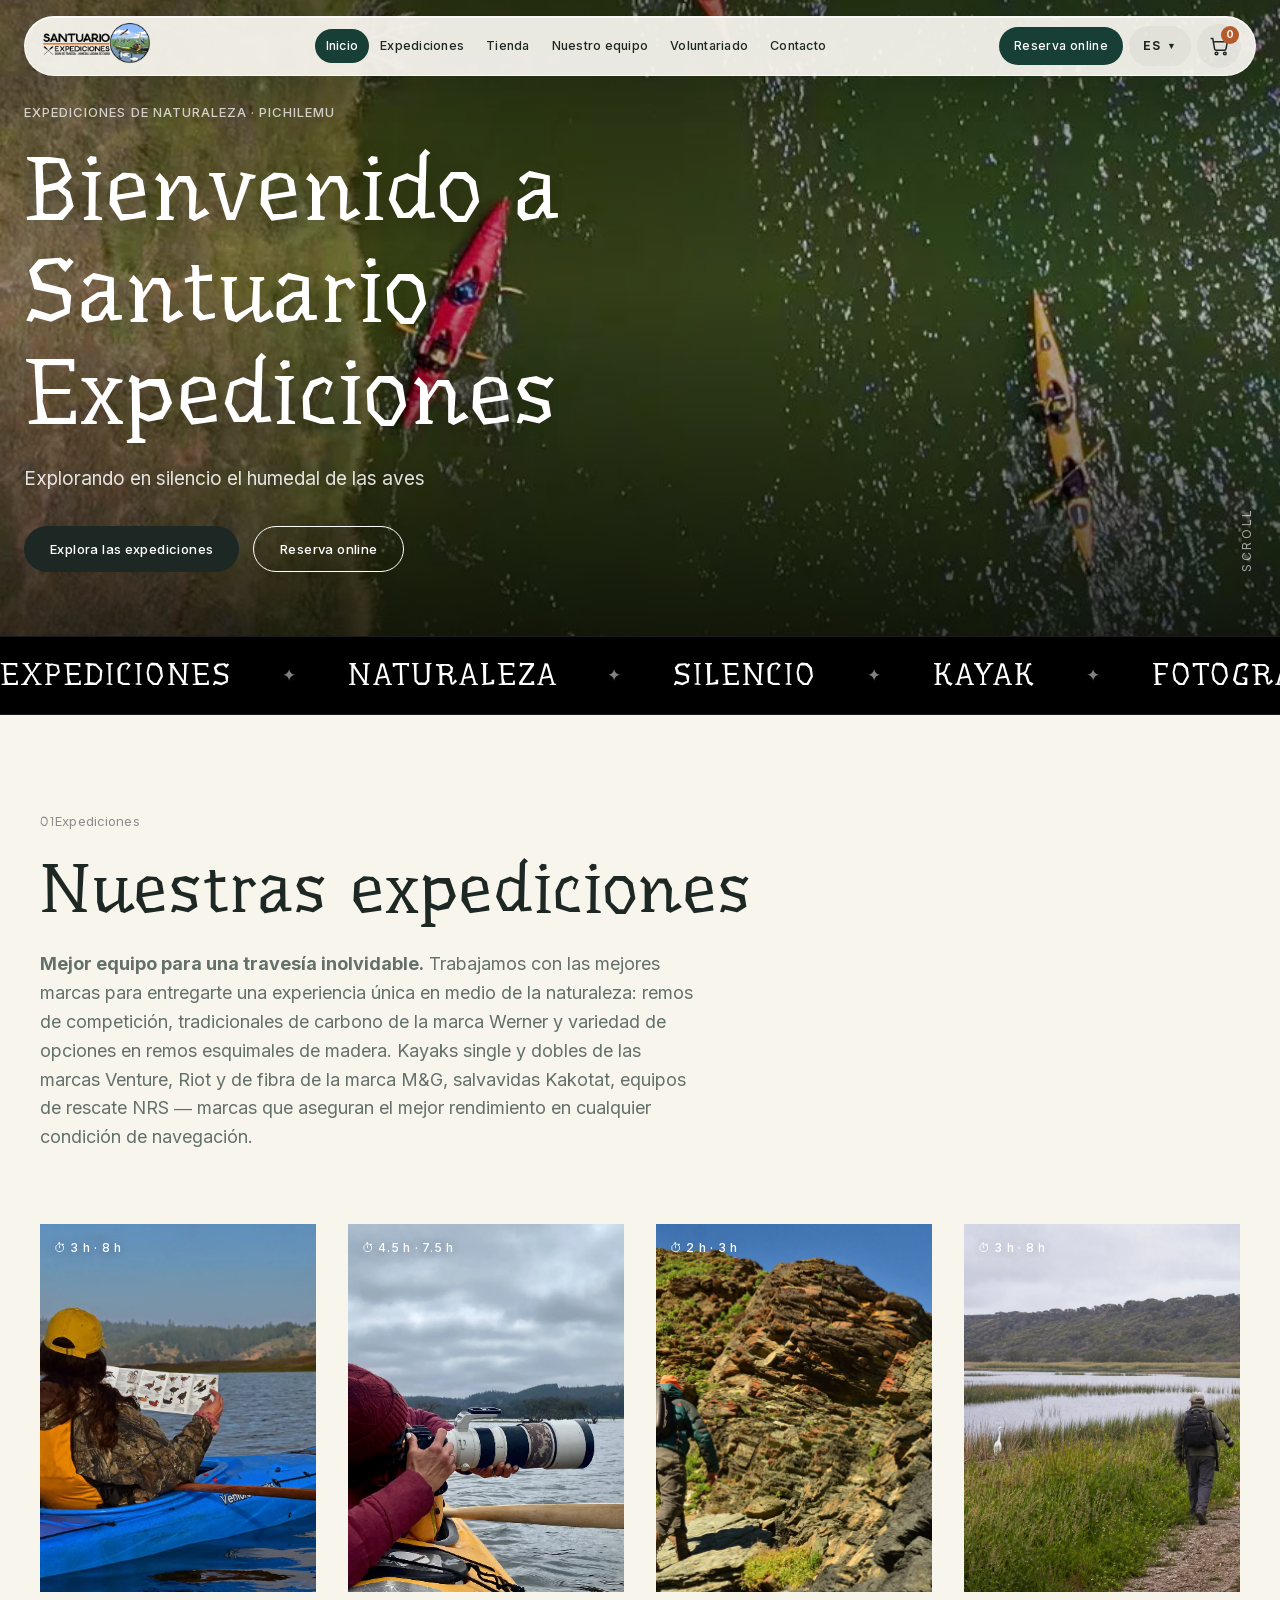
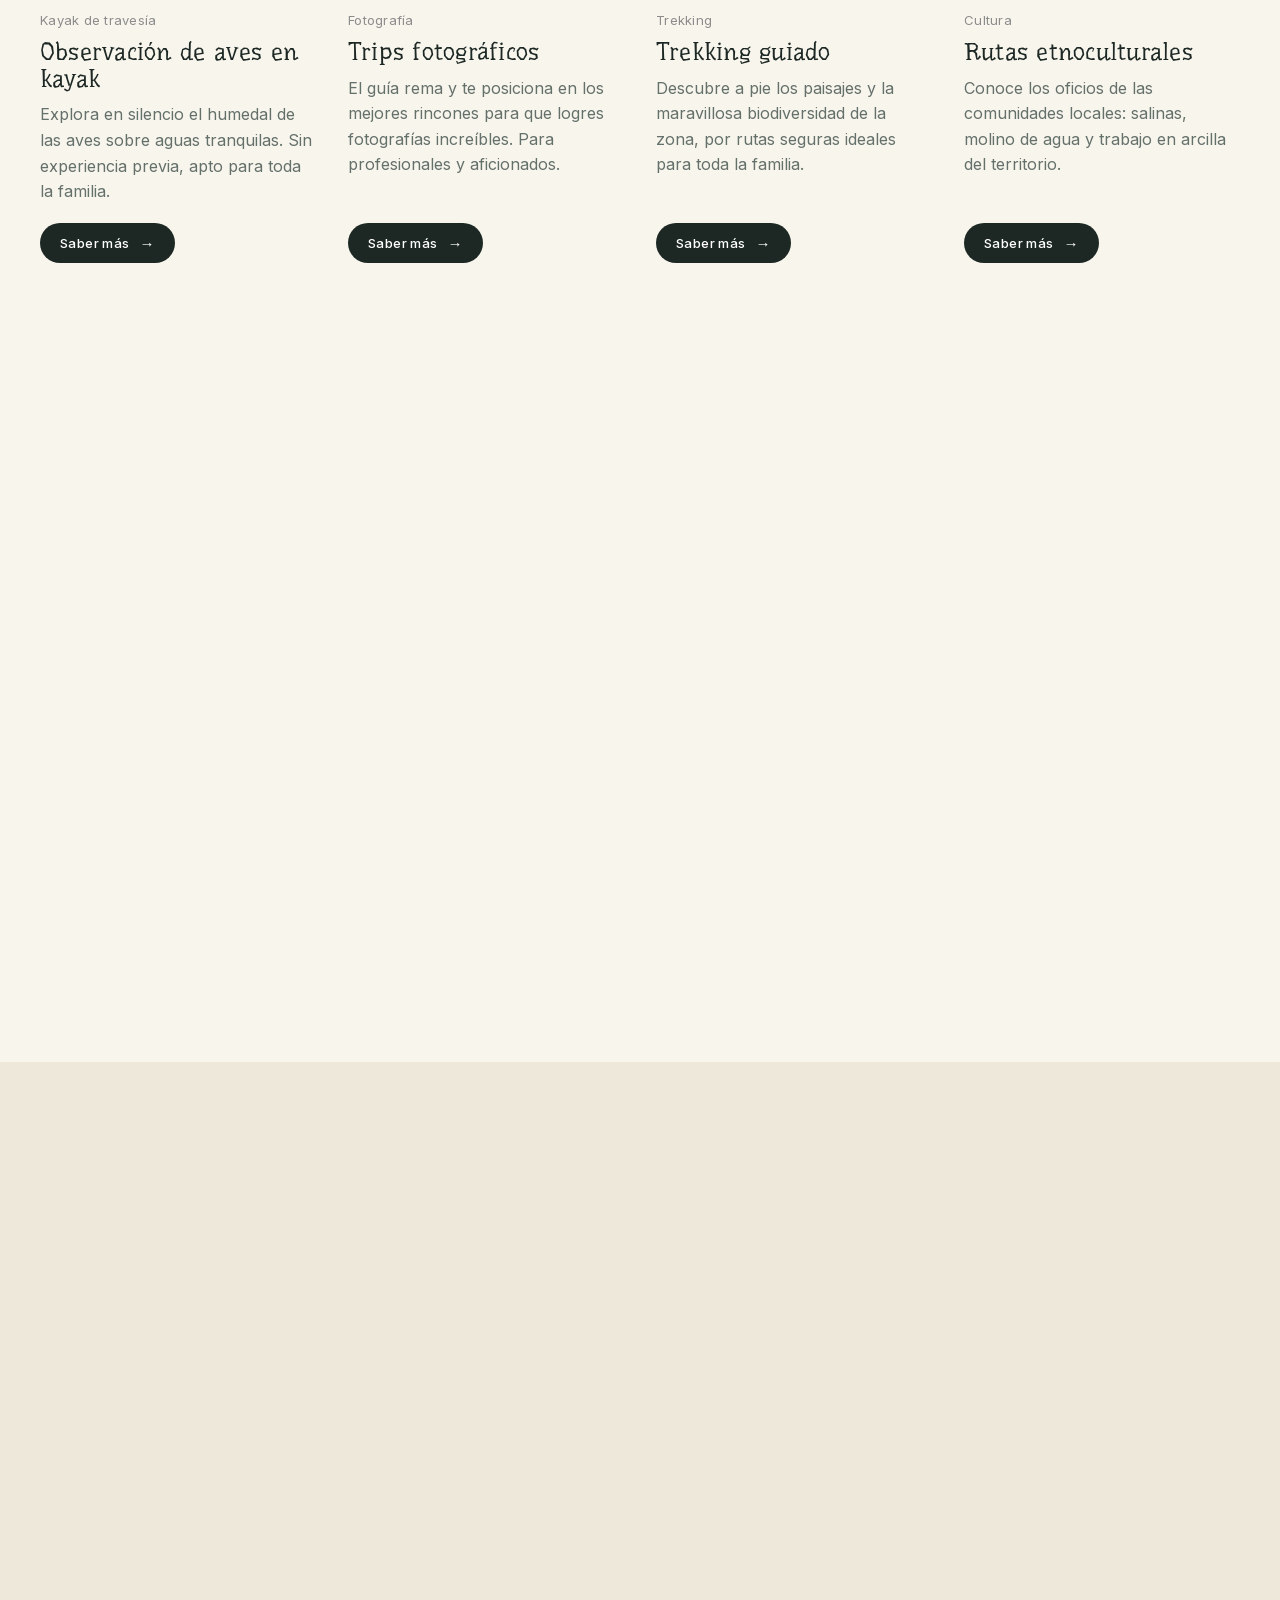
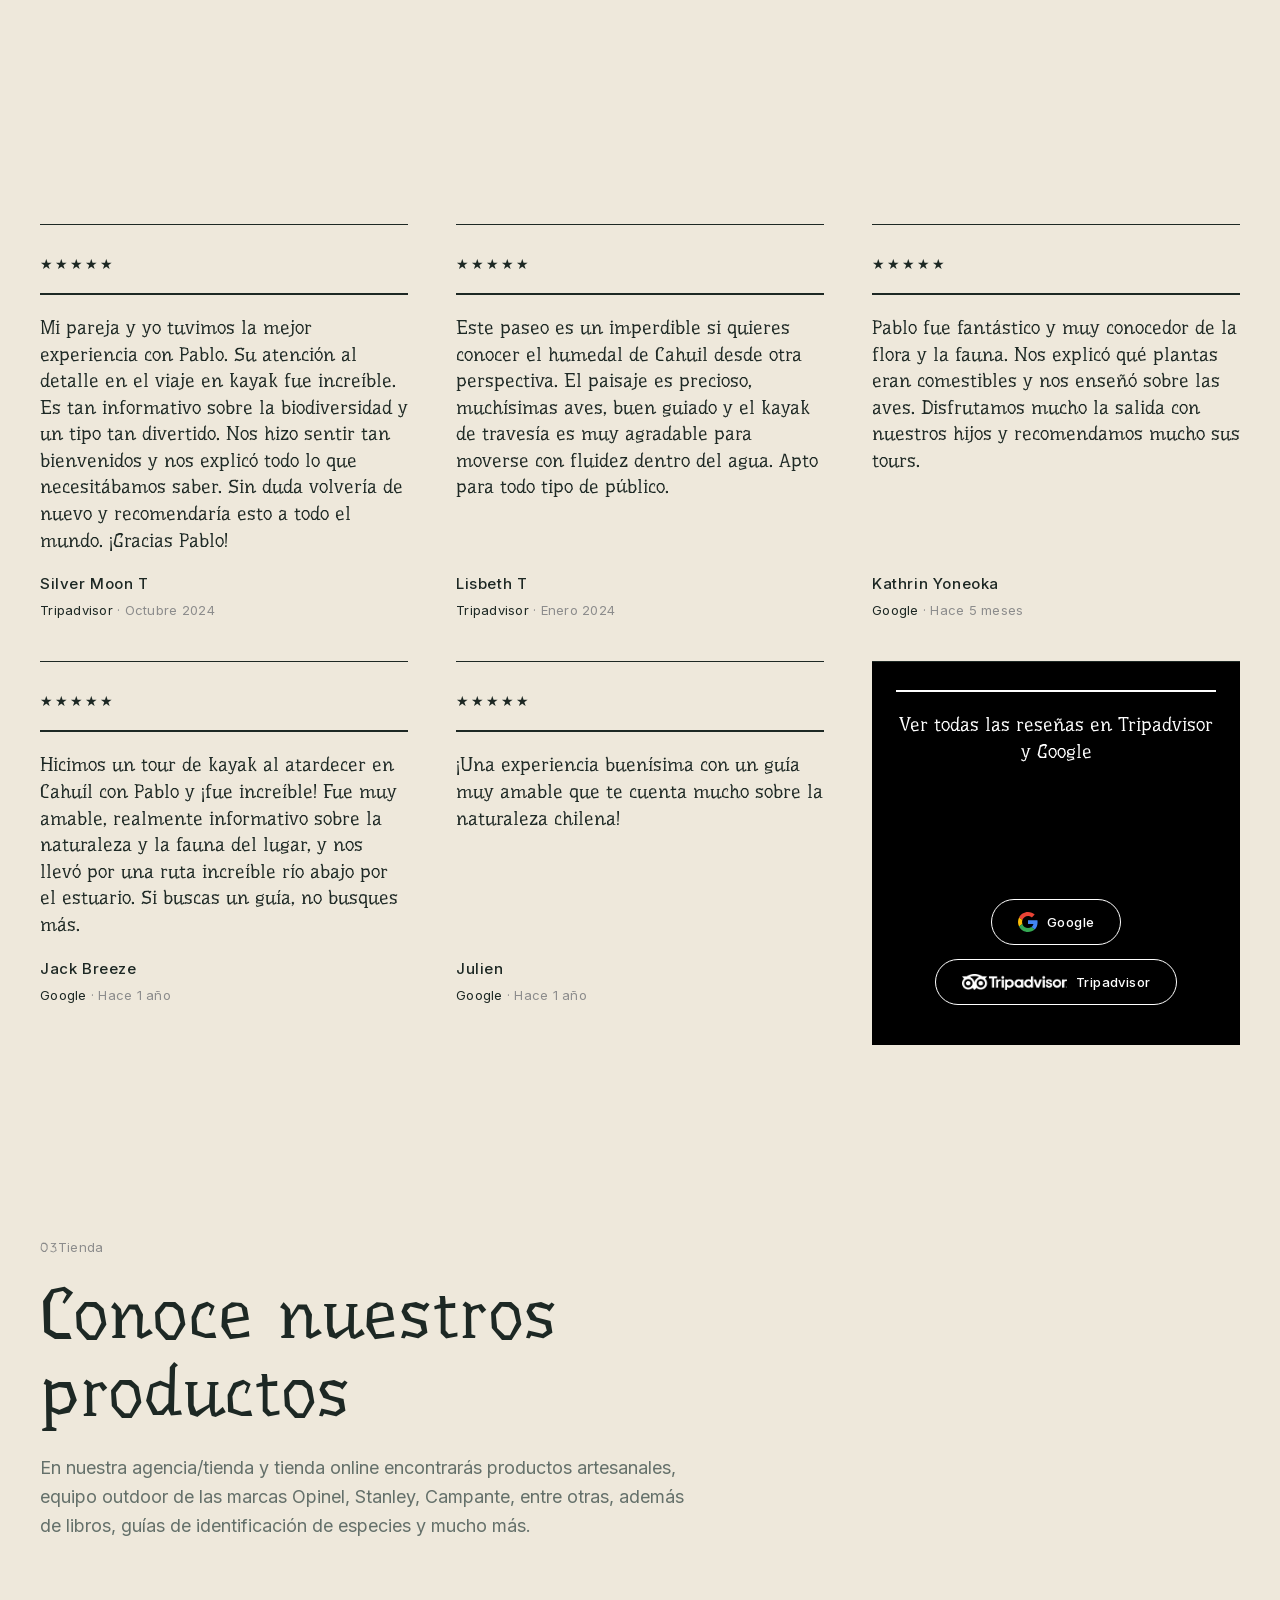
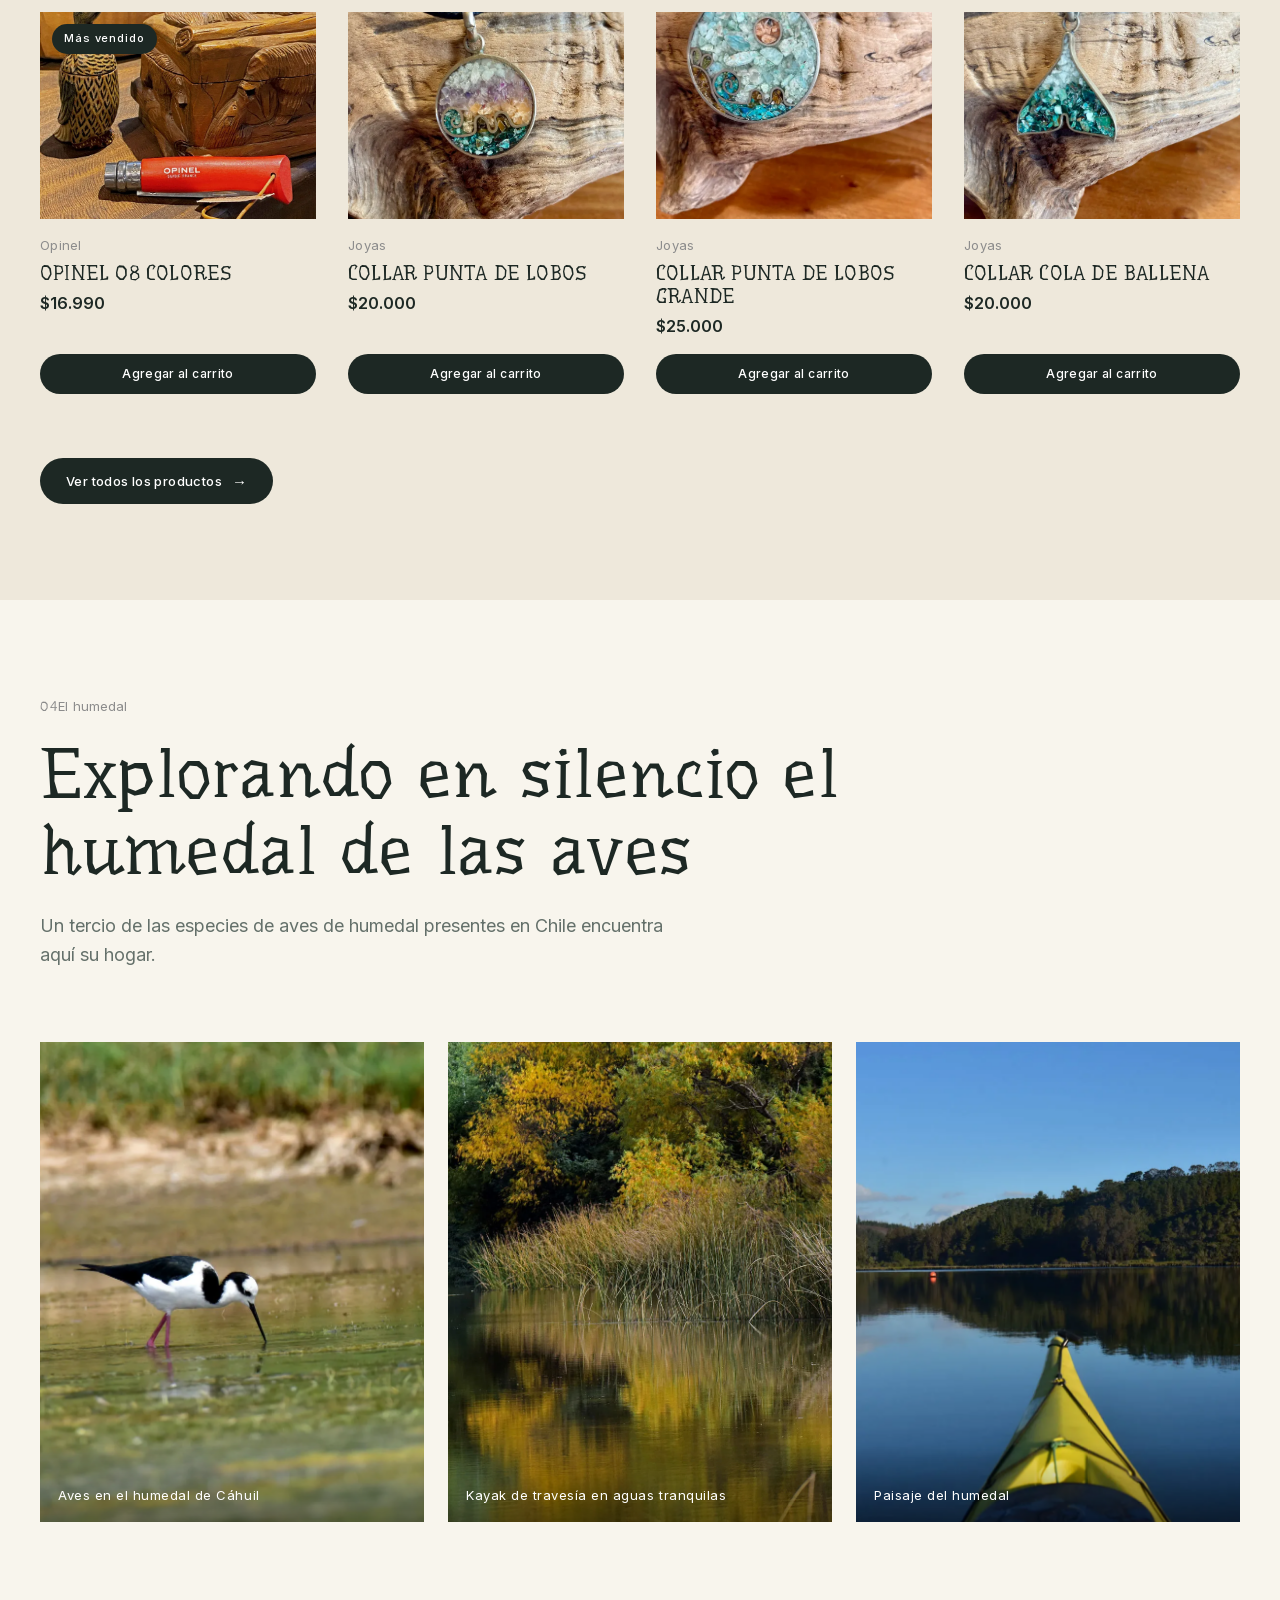
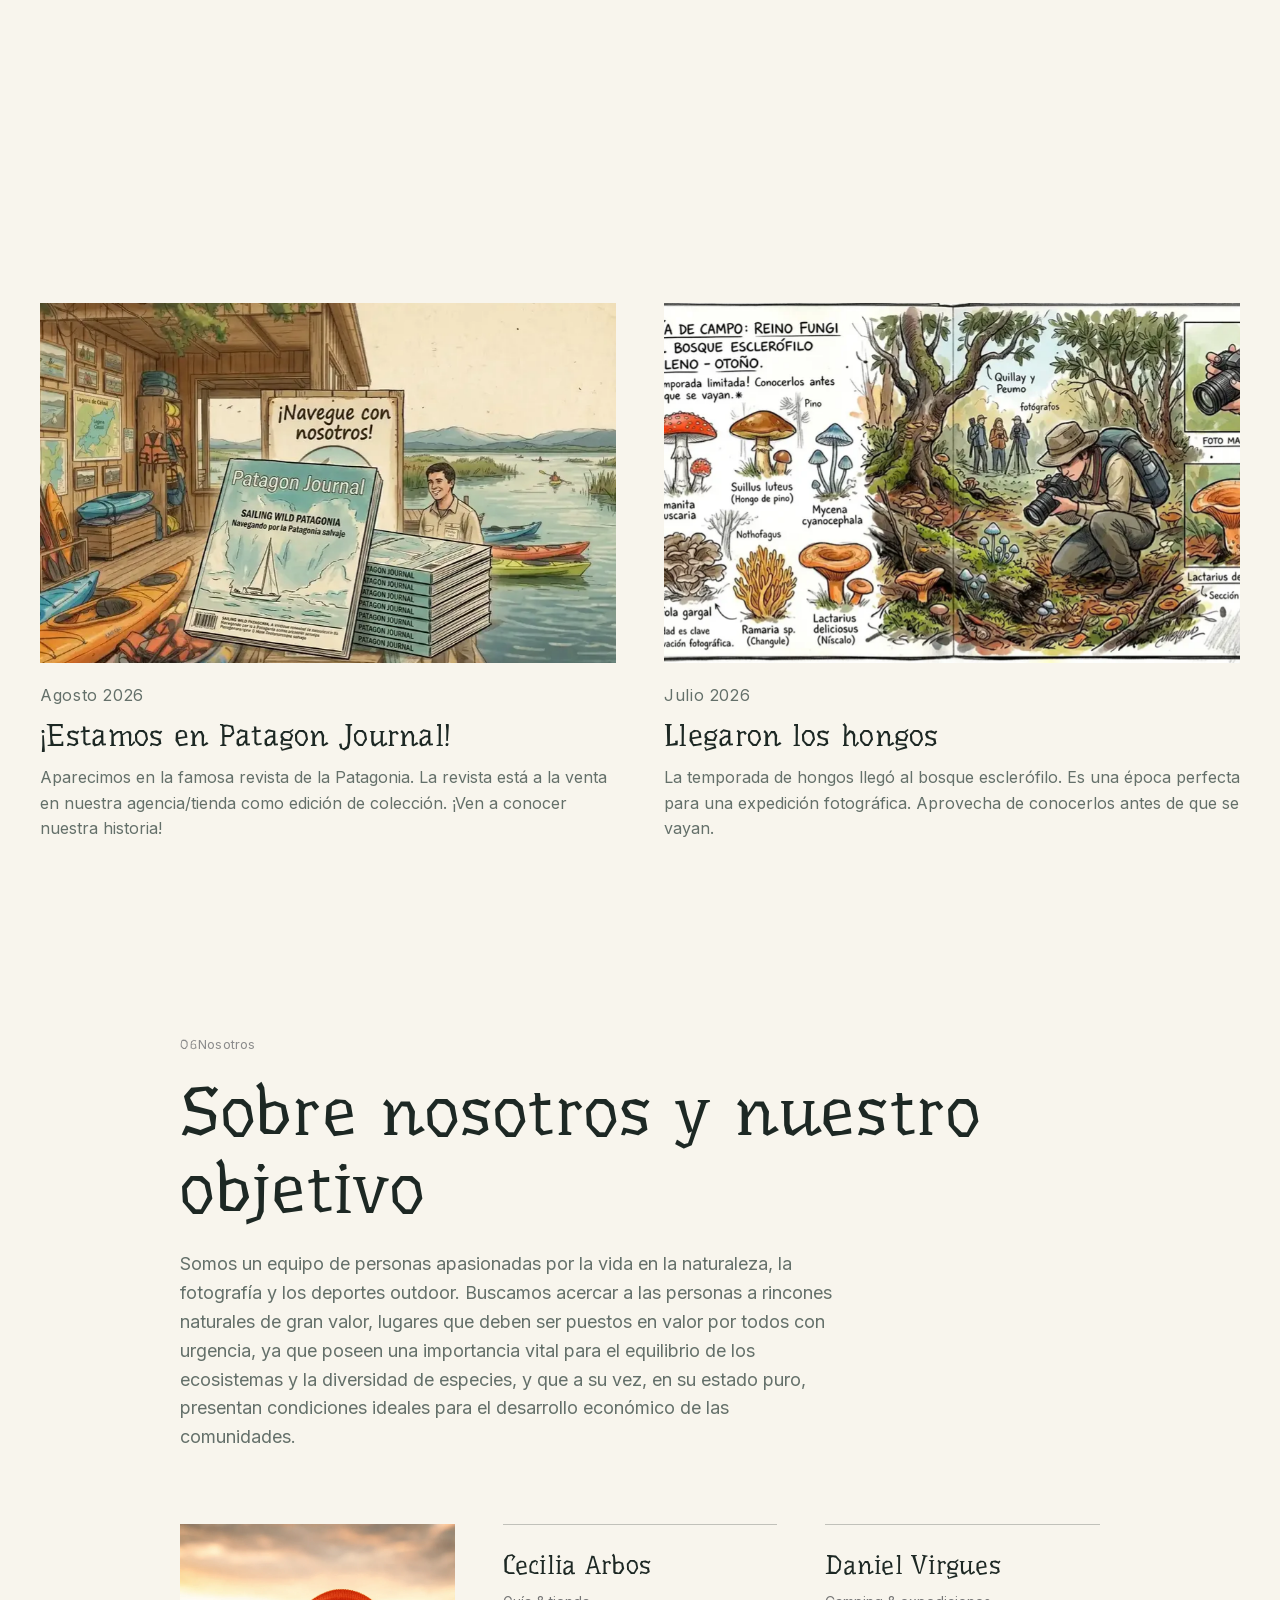
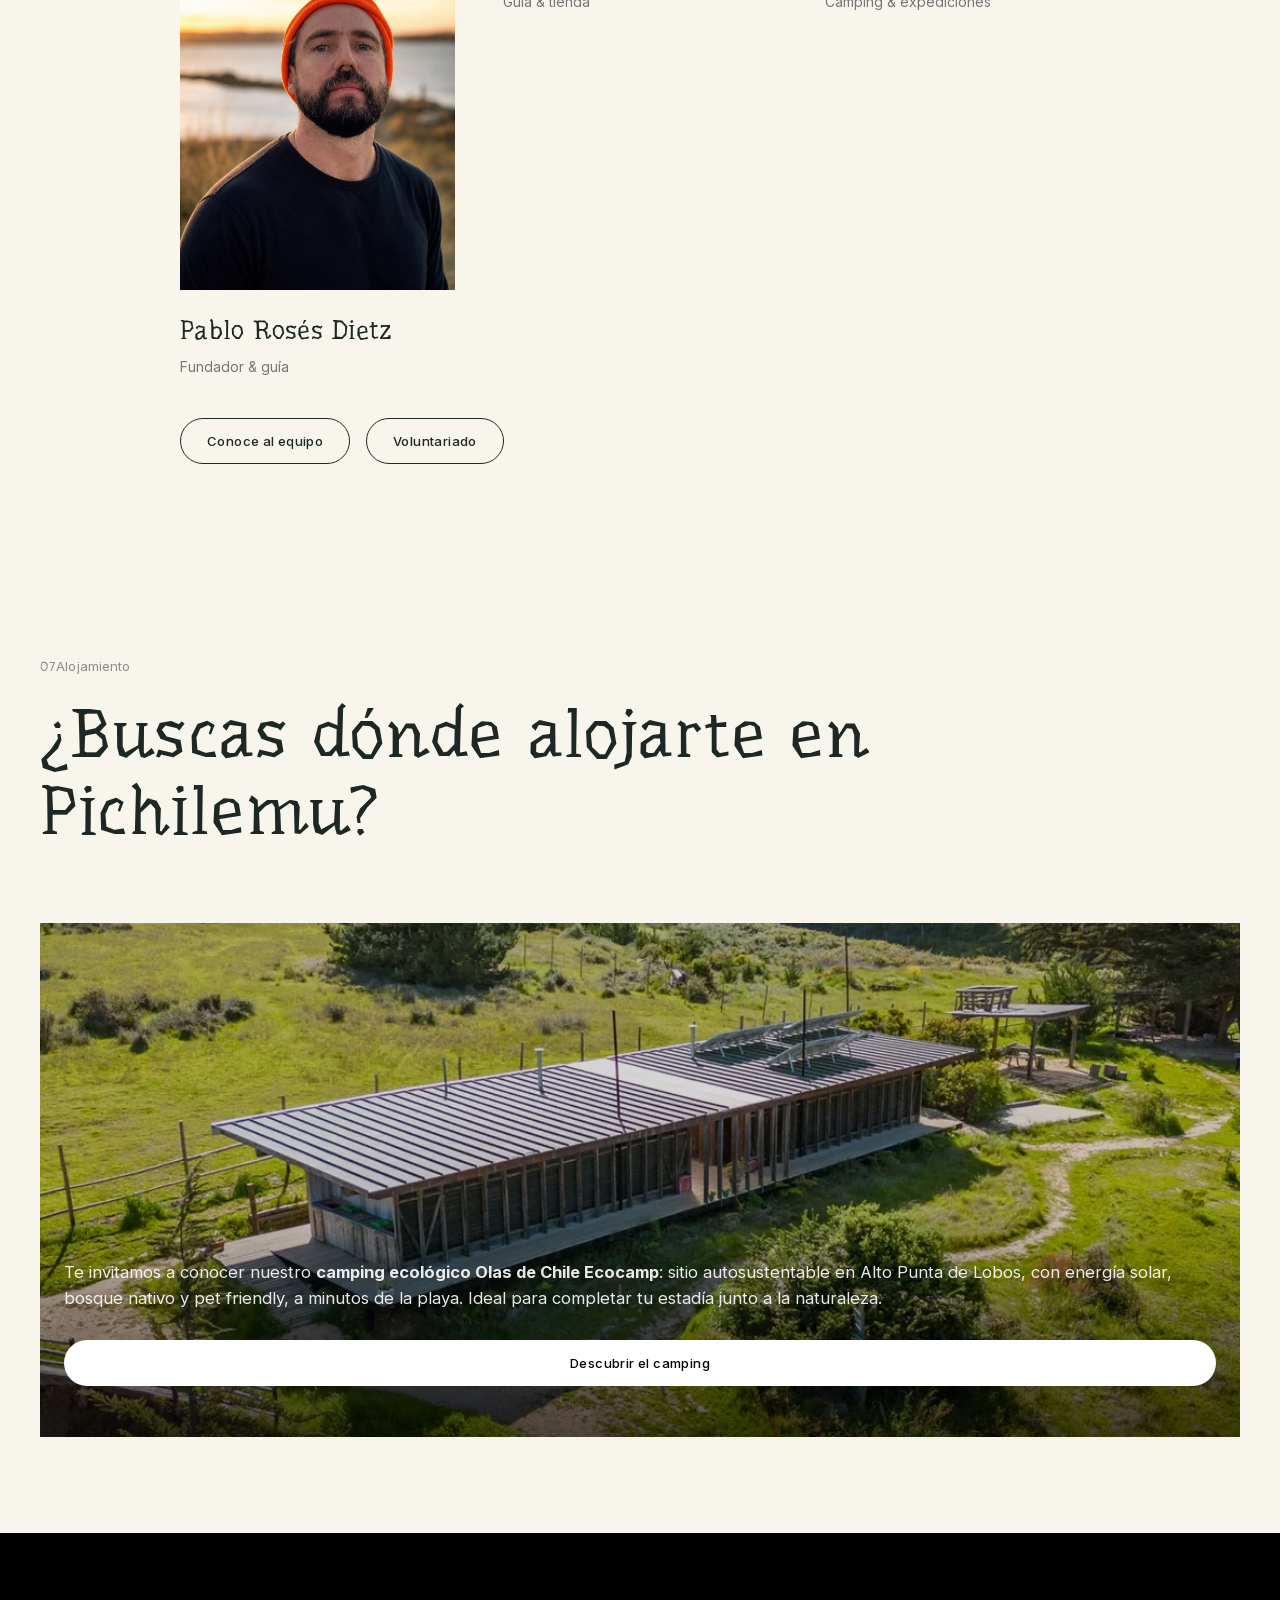
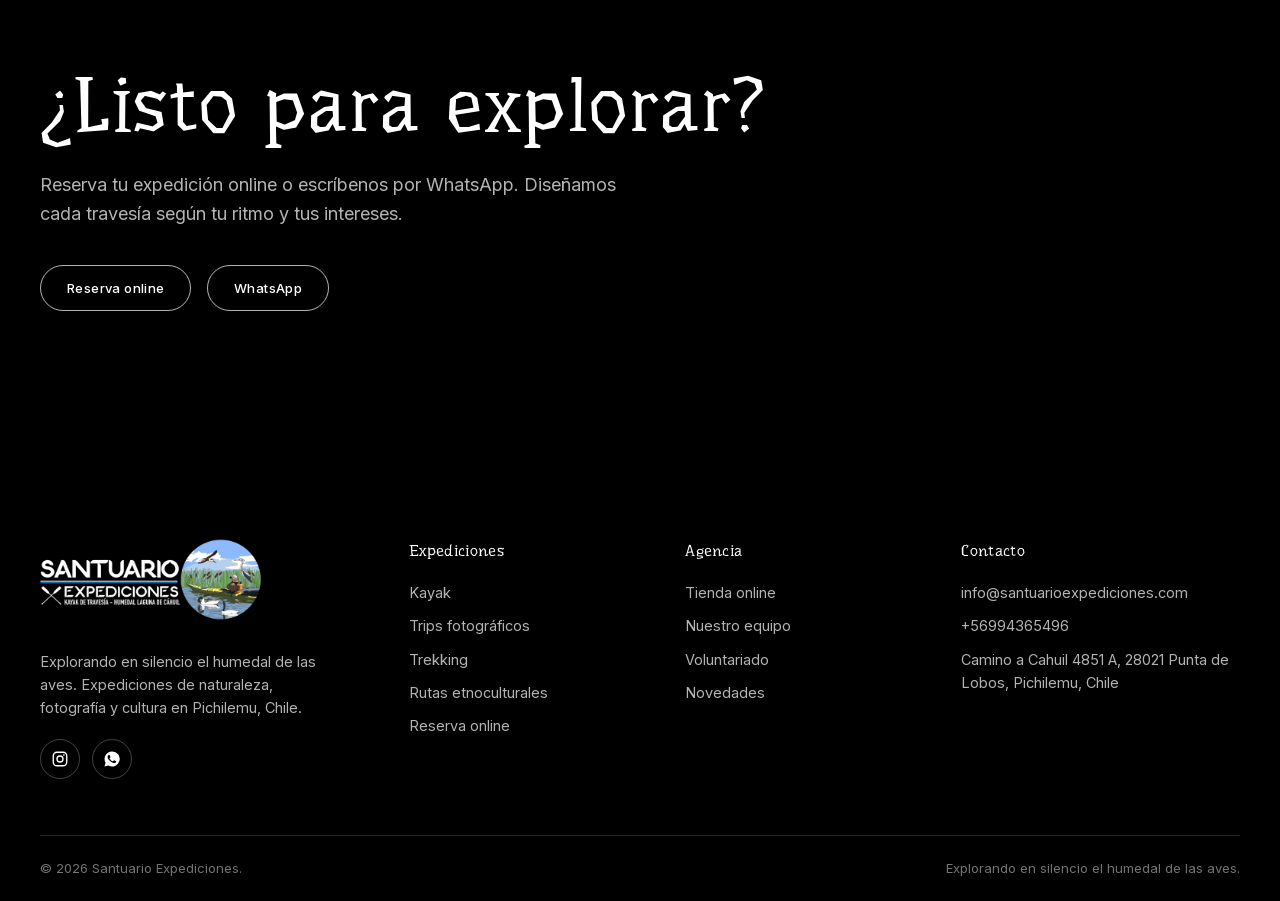
==== commit 01067a42: "Add optimized favicon set (ico/png/apple-touch/android) + webmanifest" ====
--- a/index.html
+++ b/index.html
@@ -18,7 +18,13 @@
   <meta name="twitter:title" content="Santuario Expediciones — Expediciones de naturaleza en Pichilemu">
   <meta name="twitter:description" content="Explorando en silencio el humedal de las aves. Expediciones en kayak, trips fotográficos, trekking y rutas etnoculturales en Pichilemu, Chile.">
   <meta name="twitter:image" content="https://santuarioexpediciones.com/assets/img/hero-poster-2.webp">
-  <link rel="icon" type="image/png" href="assets/img/logo.png">
+  <link rel="icon" href="assets/favicons/favicon.ico" sizes="32x32">
+  <link rel="icon" type="image/png" sizes="16x16" href="assets/favicons/favicon-16x16.png">
+  <link rel="icon" type="image/png" sizes="32x32" href="assets/favicons/favicon-32x32.png">
+  <link rel="icon" type="image/png" sizes="48x48" href="assets/favicons/favicon-48x48.png">
+  <link rel="apple-touch-icon" sizes="180x180" href="assets/favicons/apple-touch-icon.png">
+  <link rel="manifest" href="site.webmanifest">
+  <meta name="theme-color" content="#faf5ec">
   <link rel="stylesheet" href="css/style.css">
   <link rel="stylesheet" href="css/s1lex.css?v=20260815-12">
 </head>
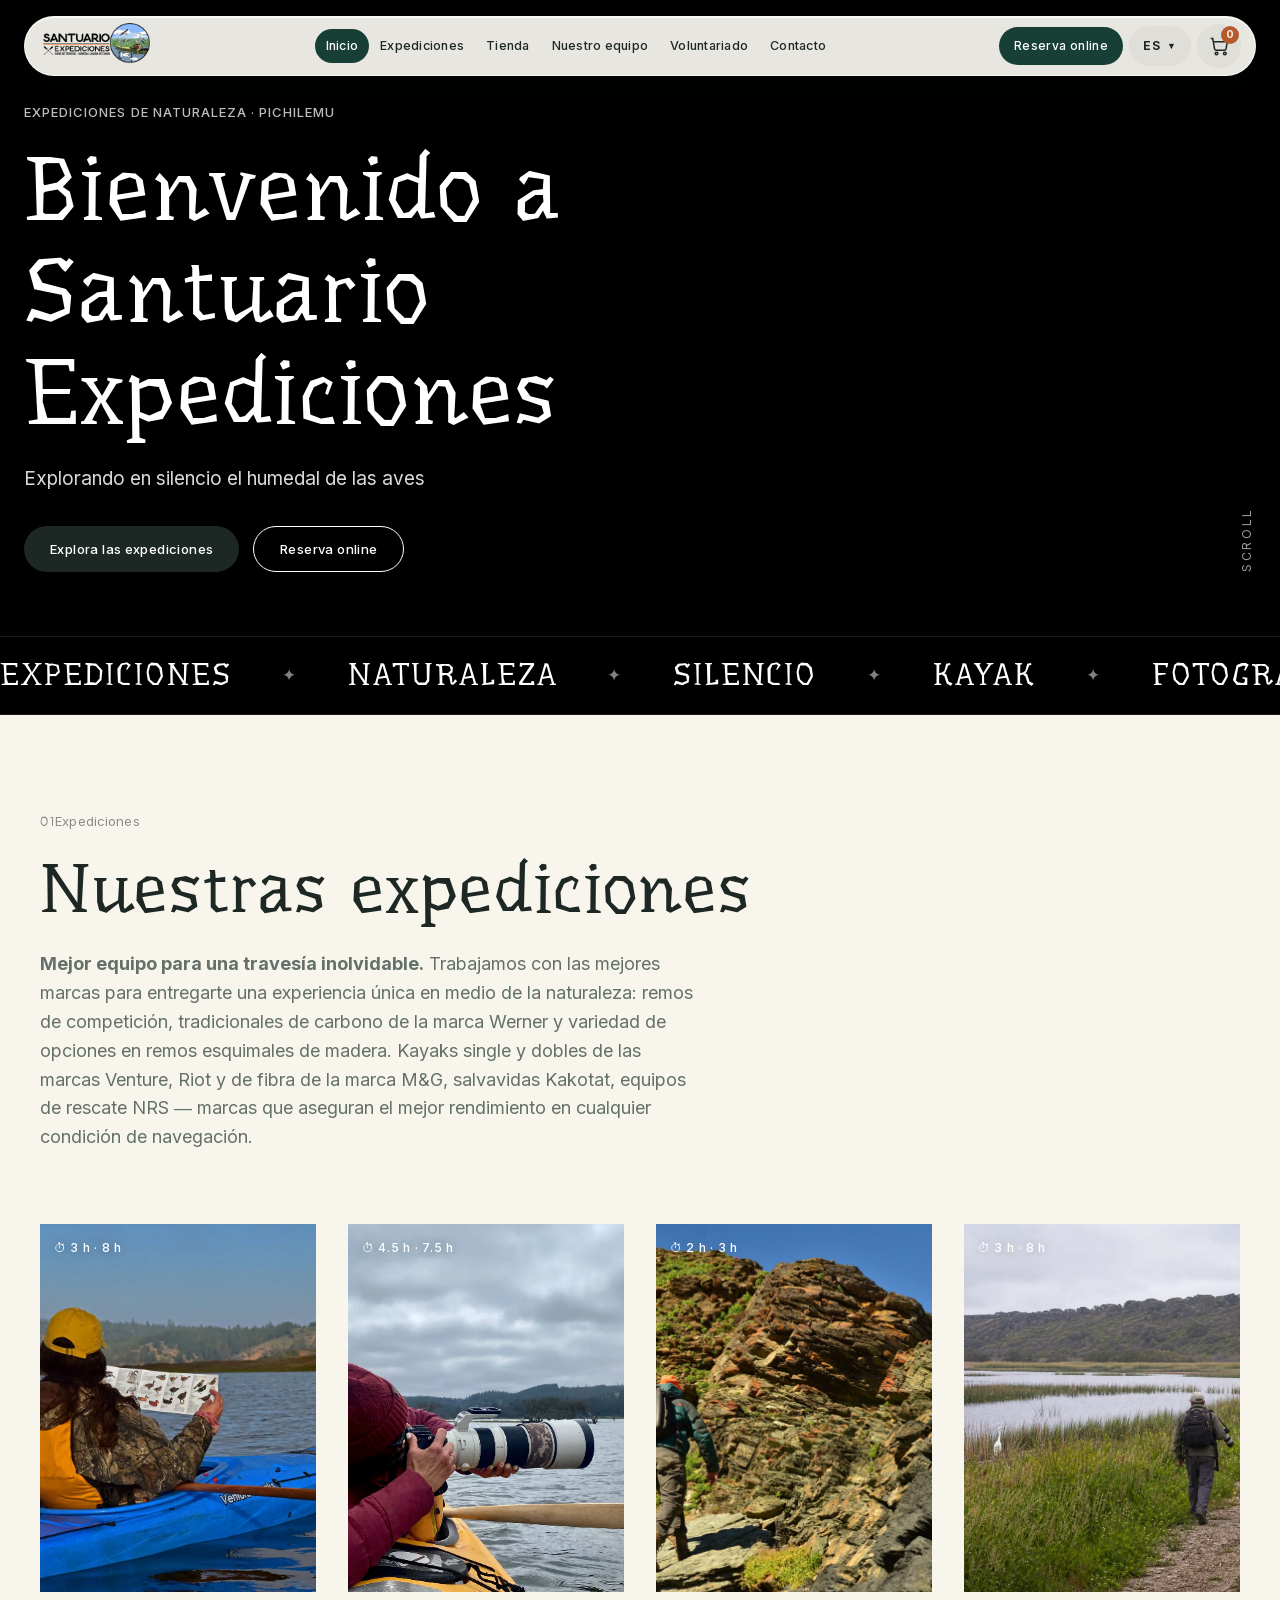
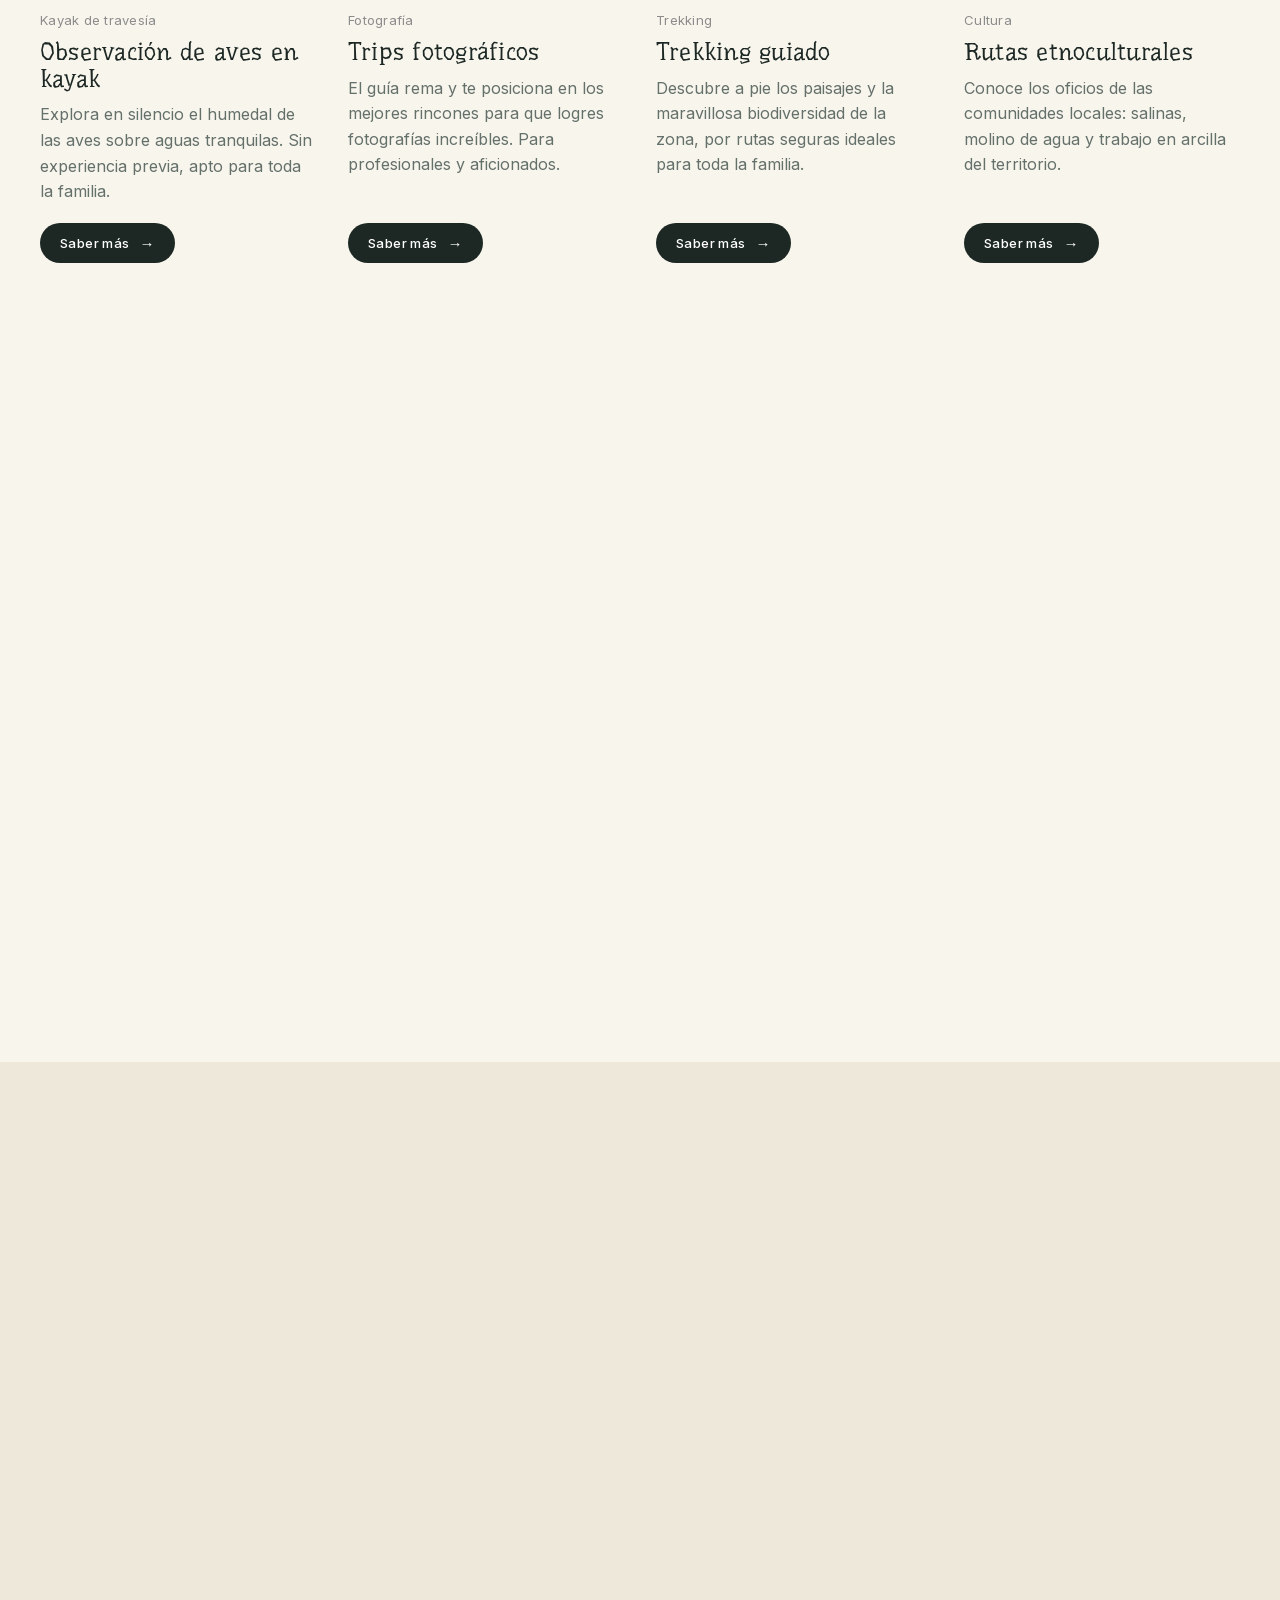
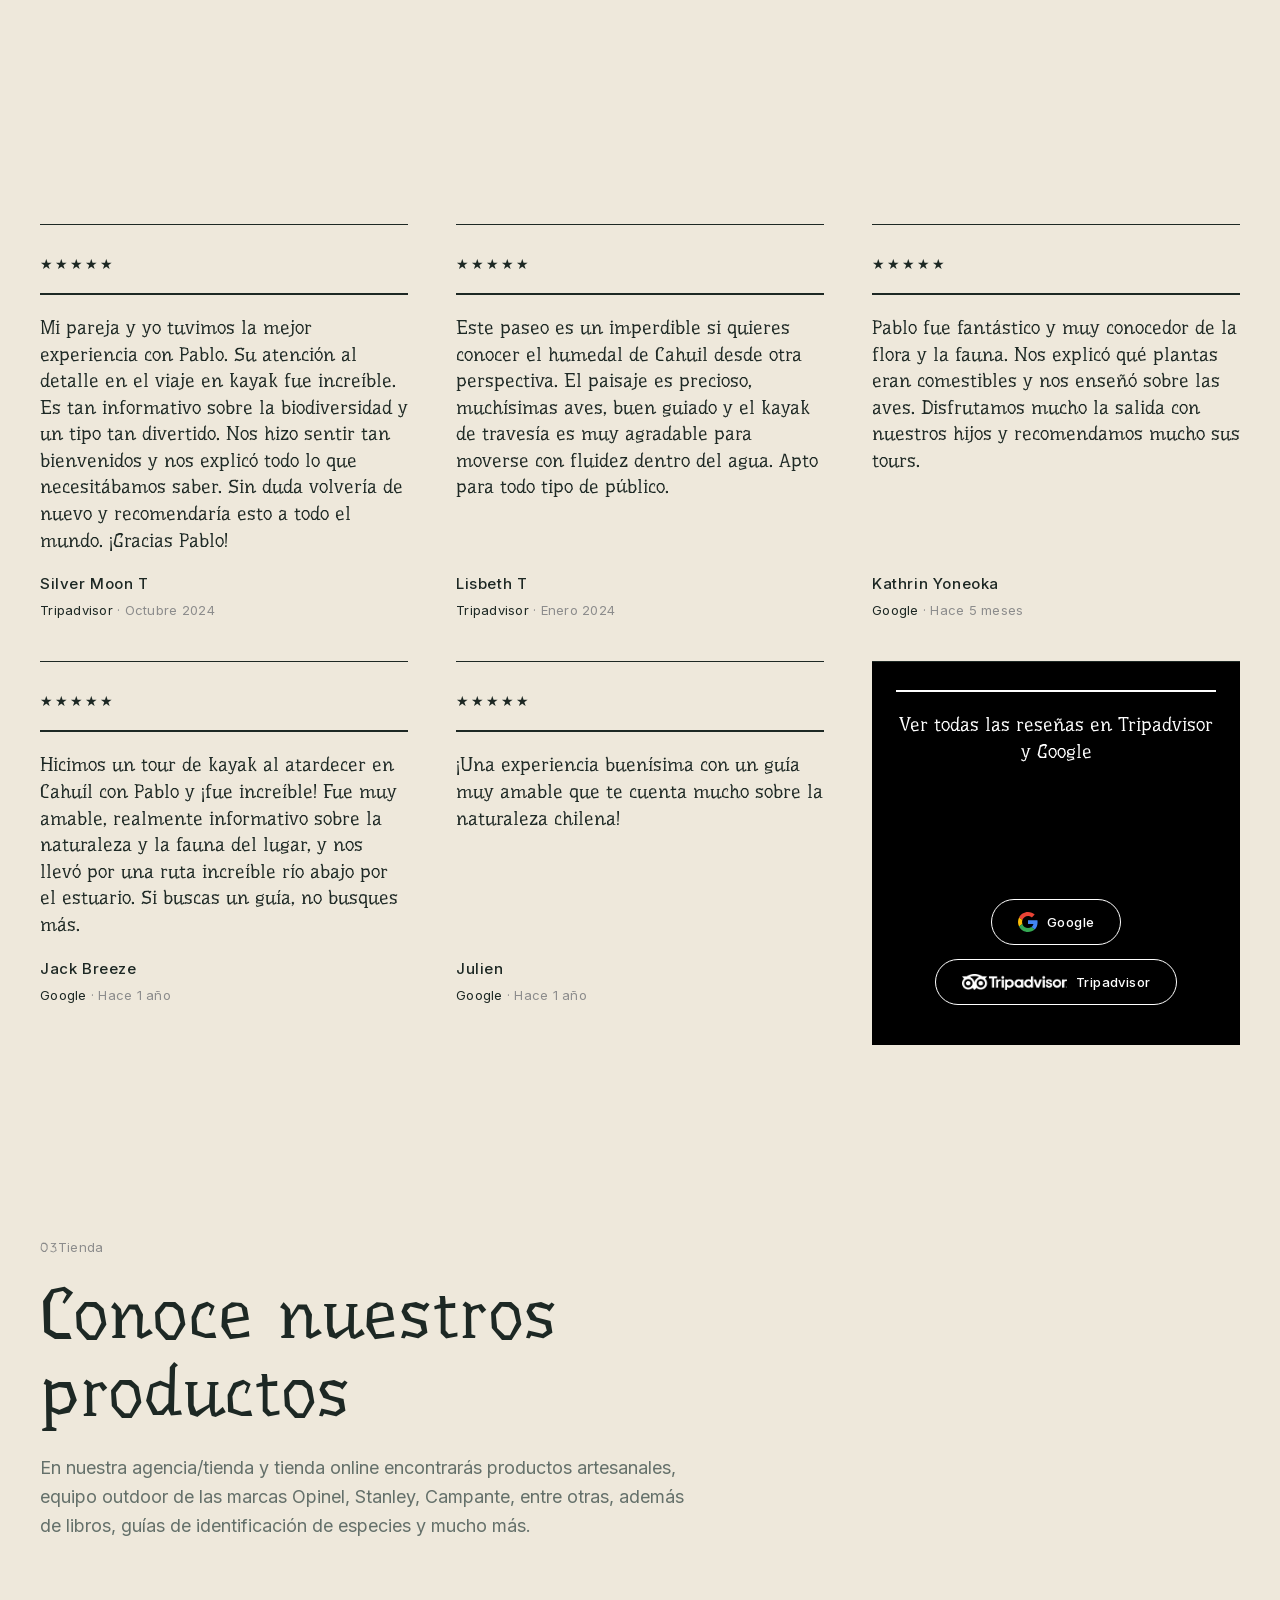
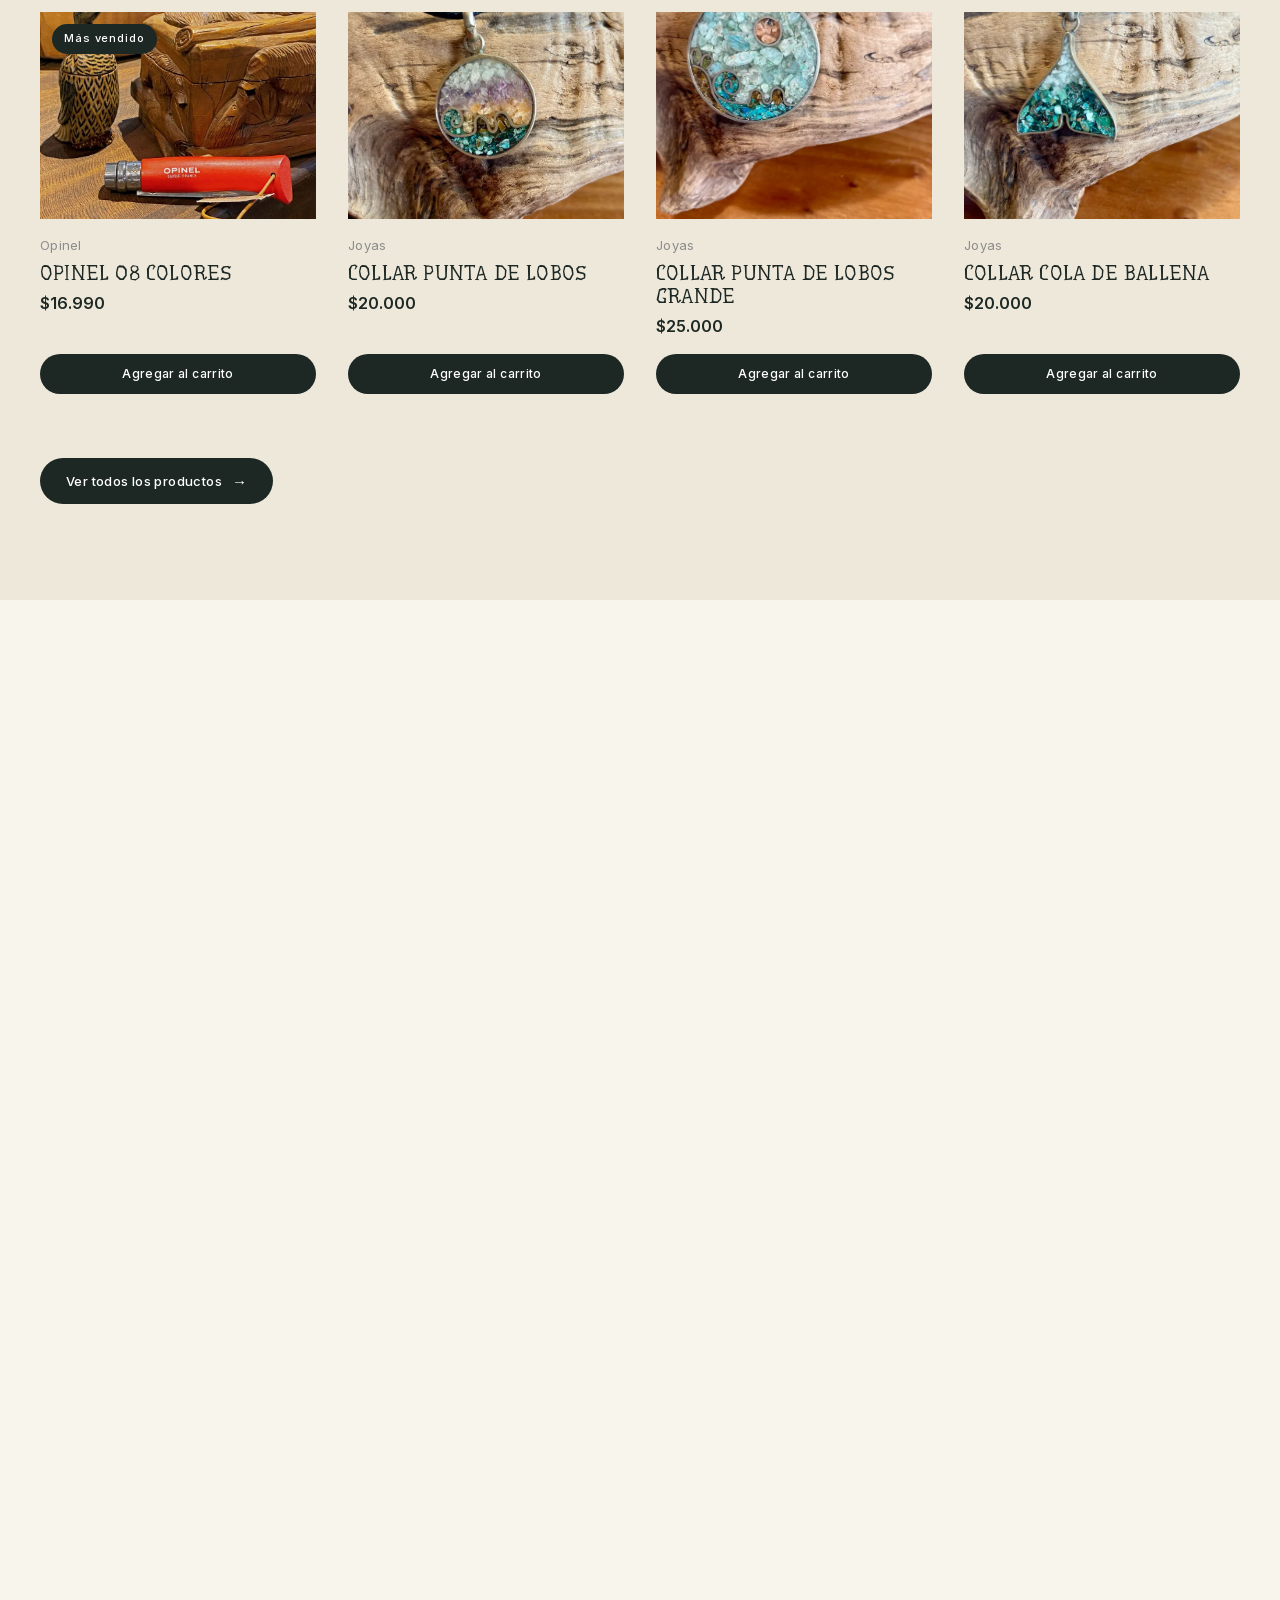
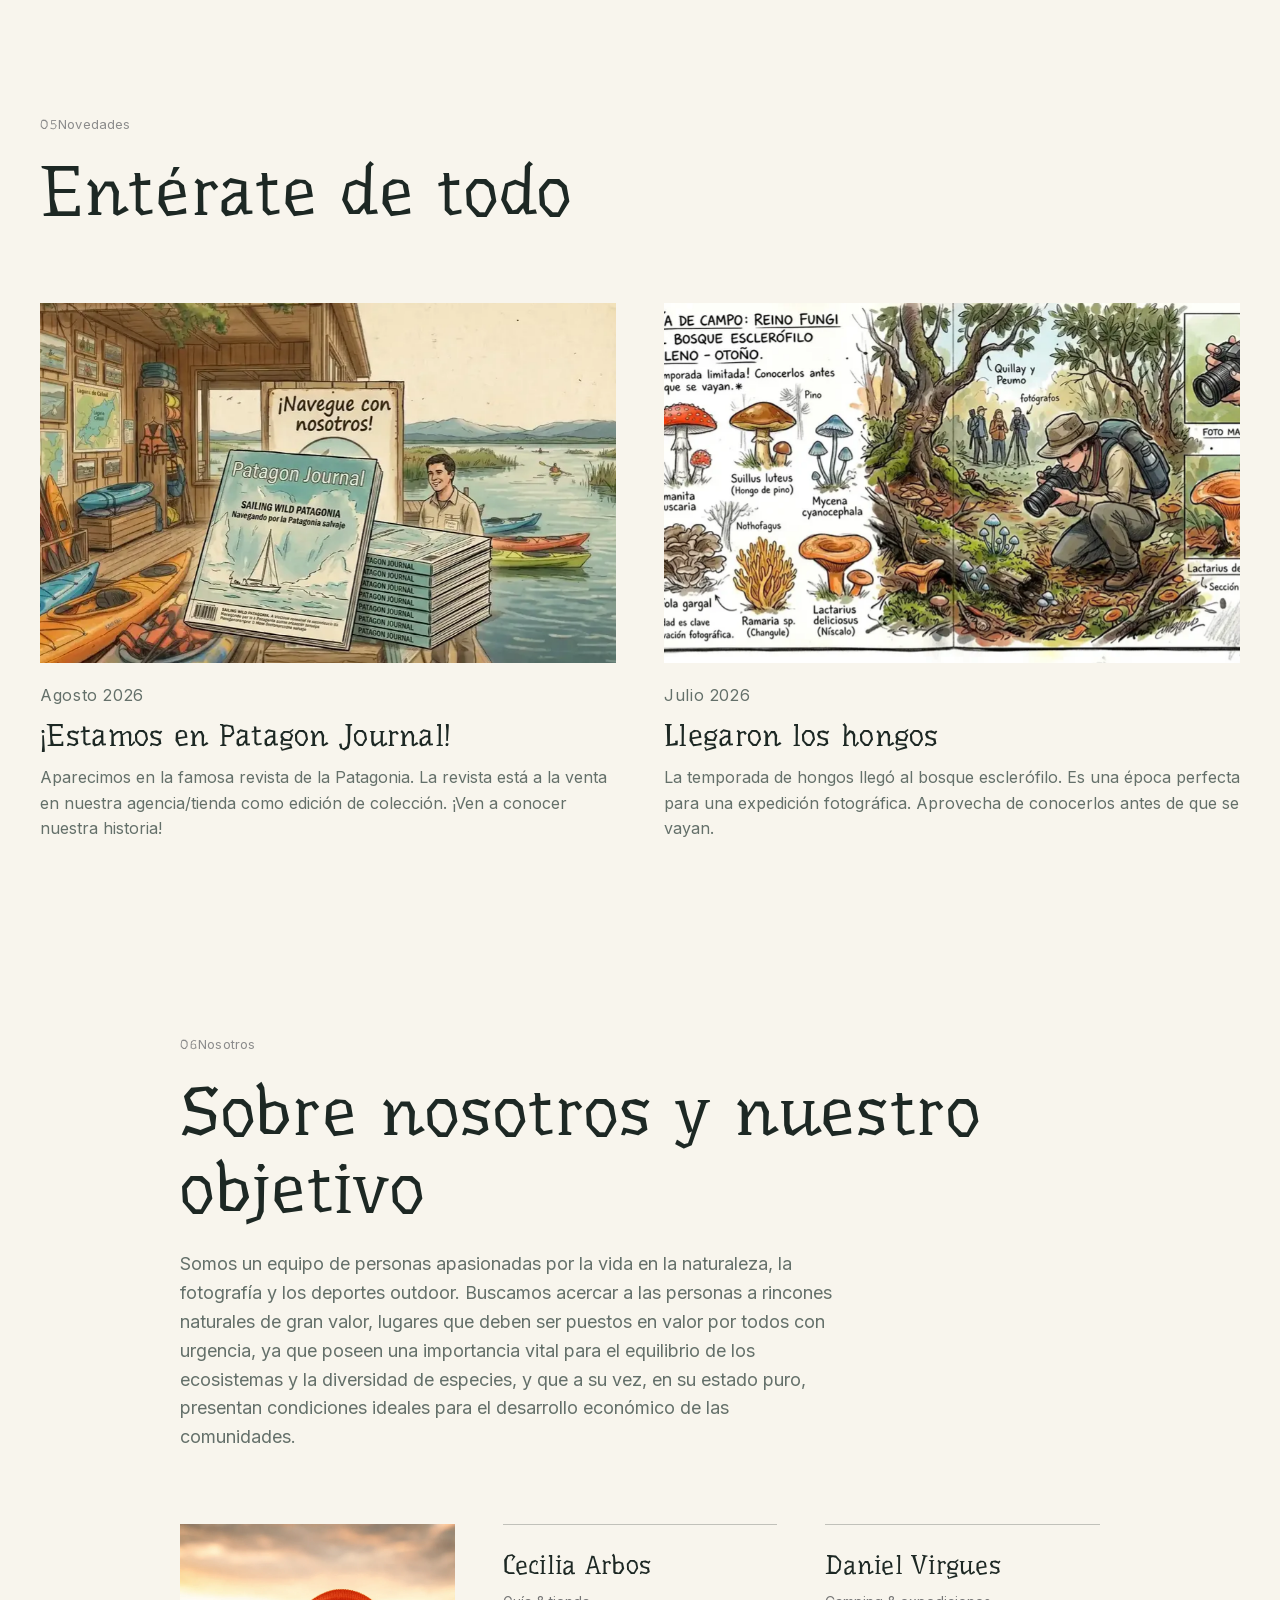
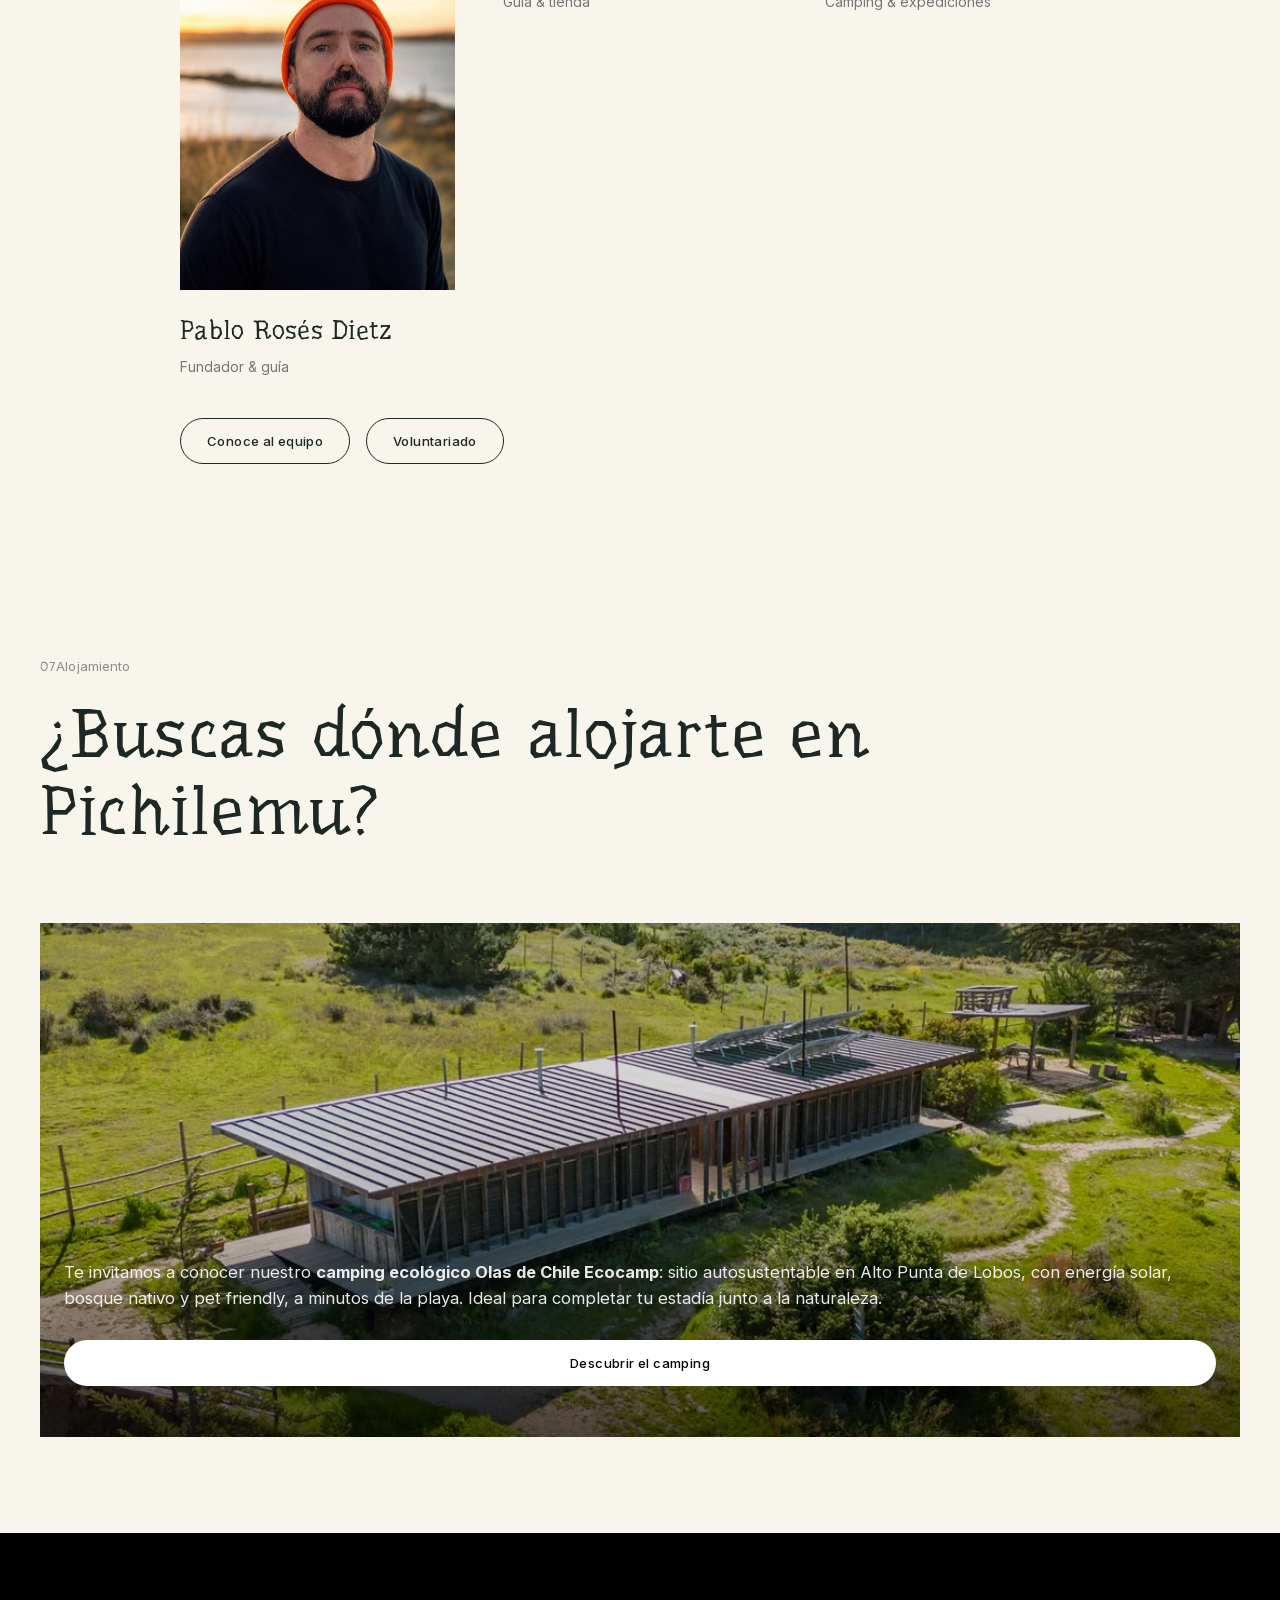
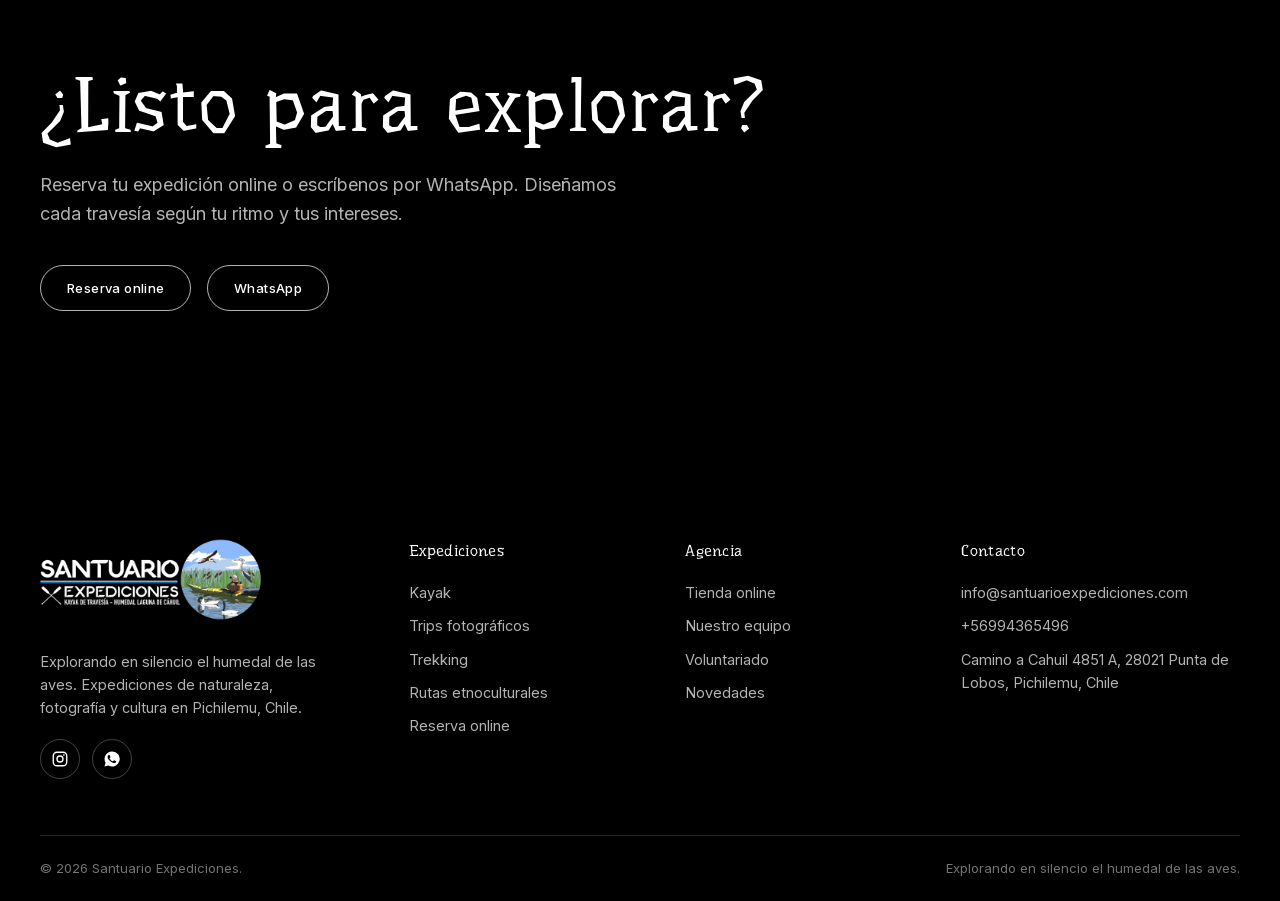
==== commit fe7923fc: "Fix Safari hero video autoplay" ====
--- a/index.html
+++ b/index.html
@@ -35,8 +35,8 @@
     <!-- ============ HERO — full-bleed video + caption ============ -->
     <section class="s1-hero" aria-label="Santuario Expediciones">
       <div class="s1-hero__media">
-        <!-- Source + poster choisis par js/s1lex.js (compat Safari : pas d'attribut media sur <source>) -->
-        <video autoplay muted loop playsinline preload="auto" poster="assets/img/hero-poster-2.webp"></video>
+        <!-- La source desktop est présente dès le parsing : Safari peut ainsi lancer la vidéo sans afficher de poster ni de bouton Play. JS choisit ensuite la version mobile si nécessaire. -->
+        <video src="assets/video/hero-2.web.mp4" autoplay muted loop playsinline webkit-playsinline preload="auto" aria-hidden="true" tabindex="-1"></video>
       </div>
       <div class="s1-hero__scrim"></div>
       <div class="s1-hero__caption">
--- a/css/style.css
+++ b/css/style.css
@@ -572,7 +572,7 @@
 .exp-featured__body h3 {
   font-family: var(--font-display);
   font-size: clamp(26px, 3vw, 38px);
-  font-weight: 600;
+  font-weight: 400;
   line-height: 1.1;
   margin-bottom: 16px;
 }
--- a/css/s1lex.css
+++ b/css/s1lex.css
@@ -203,6 +203,10 @@
   object-fit: cover;
   animation: none;
 }
+/* Safari may briefly show its native Play glyph before autoplay begins. Keep
+   the media invisible until the browser has confirmed that it is playing. */
+.s1-hero__media video { opacity: 0; transition: opacity 180ms ease-out; }
+.s1-hero__media video.is-playing { opacity: 1; }
 .s1-hero__scrim {
   position: absolute; inset: 0;
   background: linear-gradient(180deg, rgba(0,0,0,0.45) 0%, rgba(0,0,0,0.22) 45%, rgba(0,0,0,0.72) 100%);
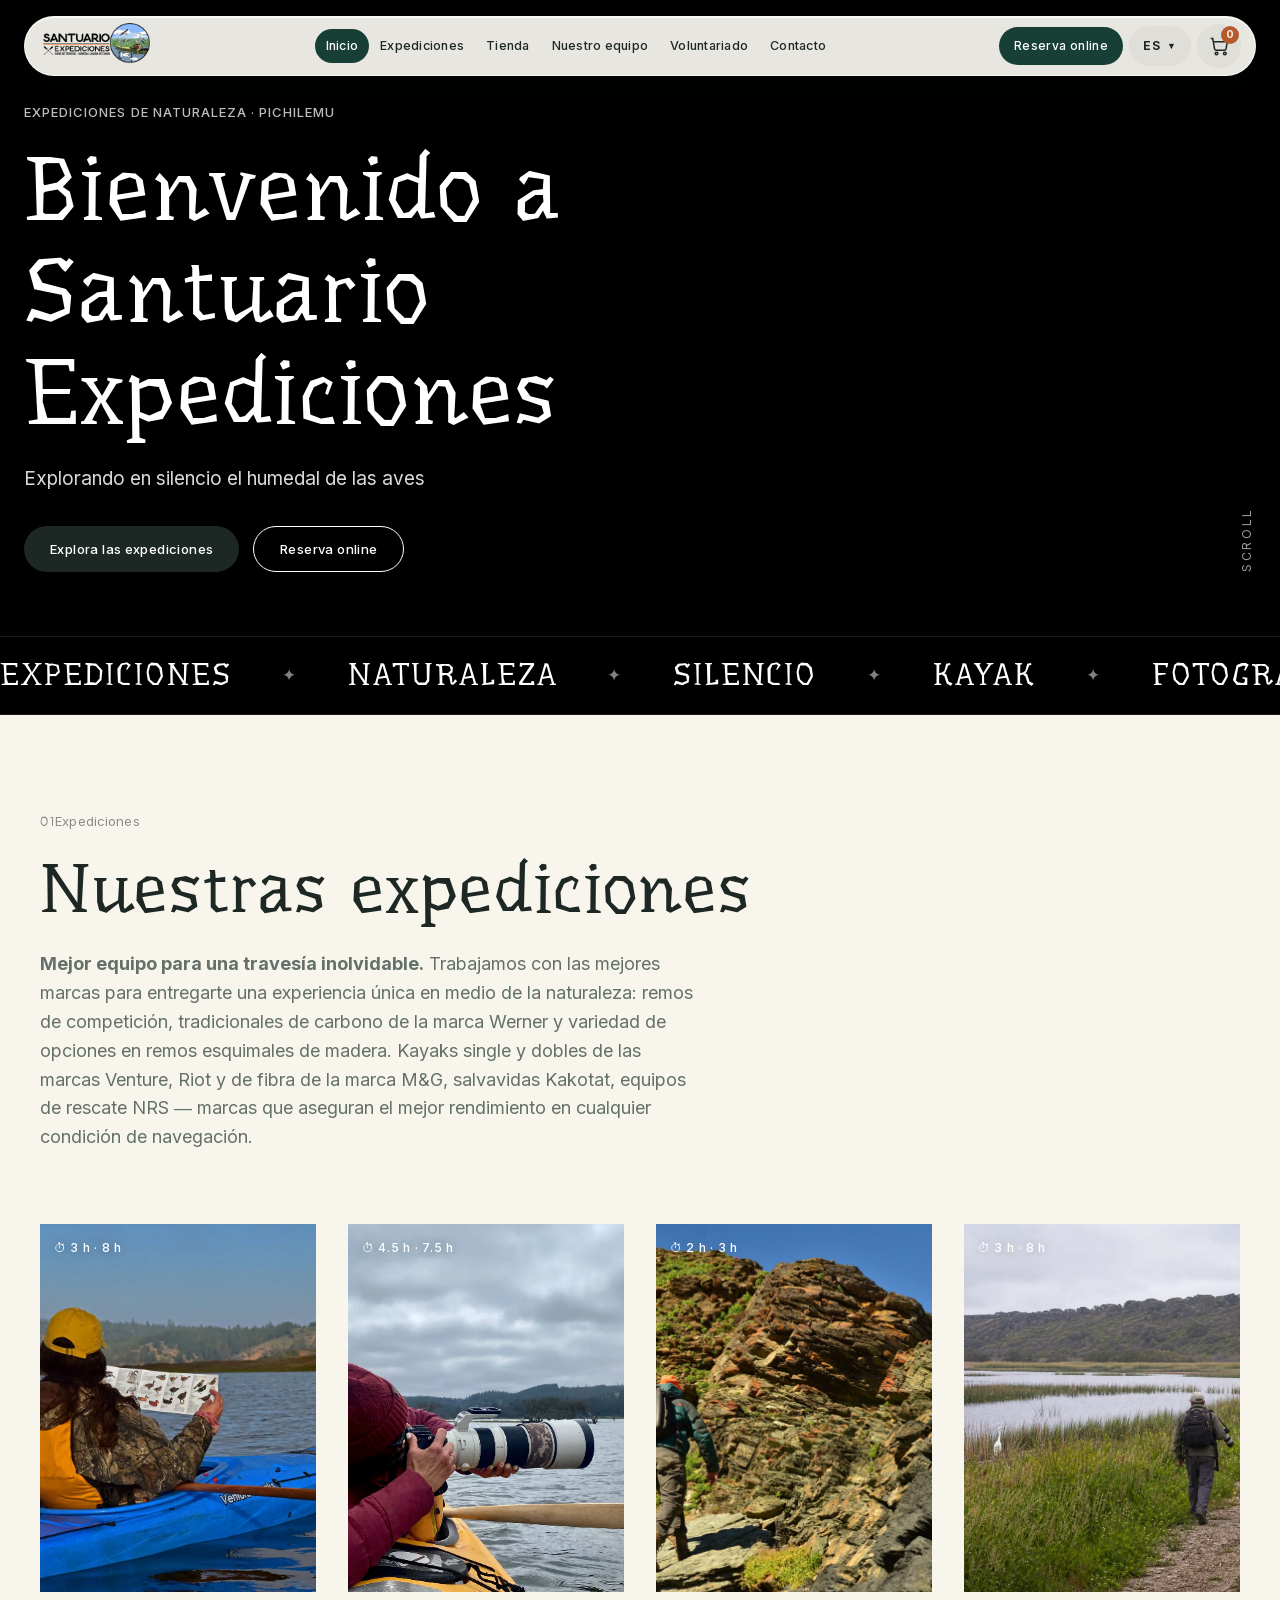
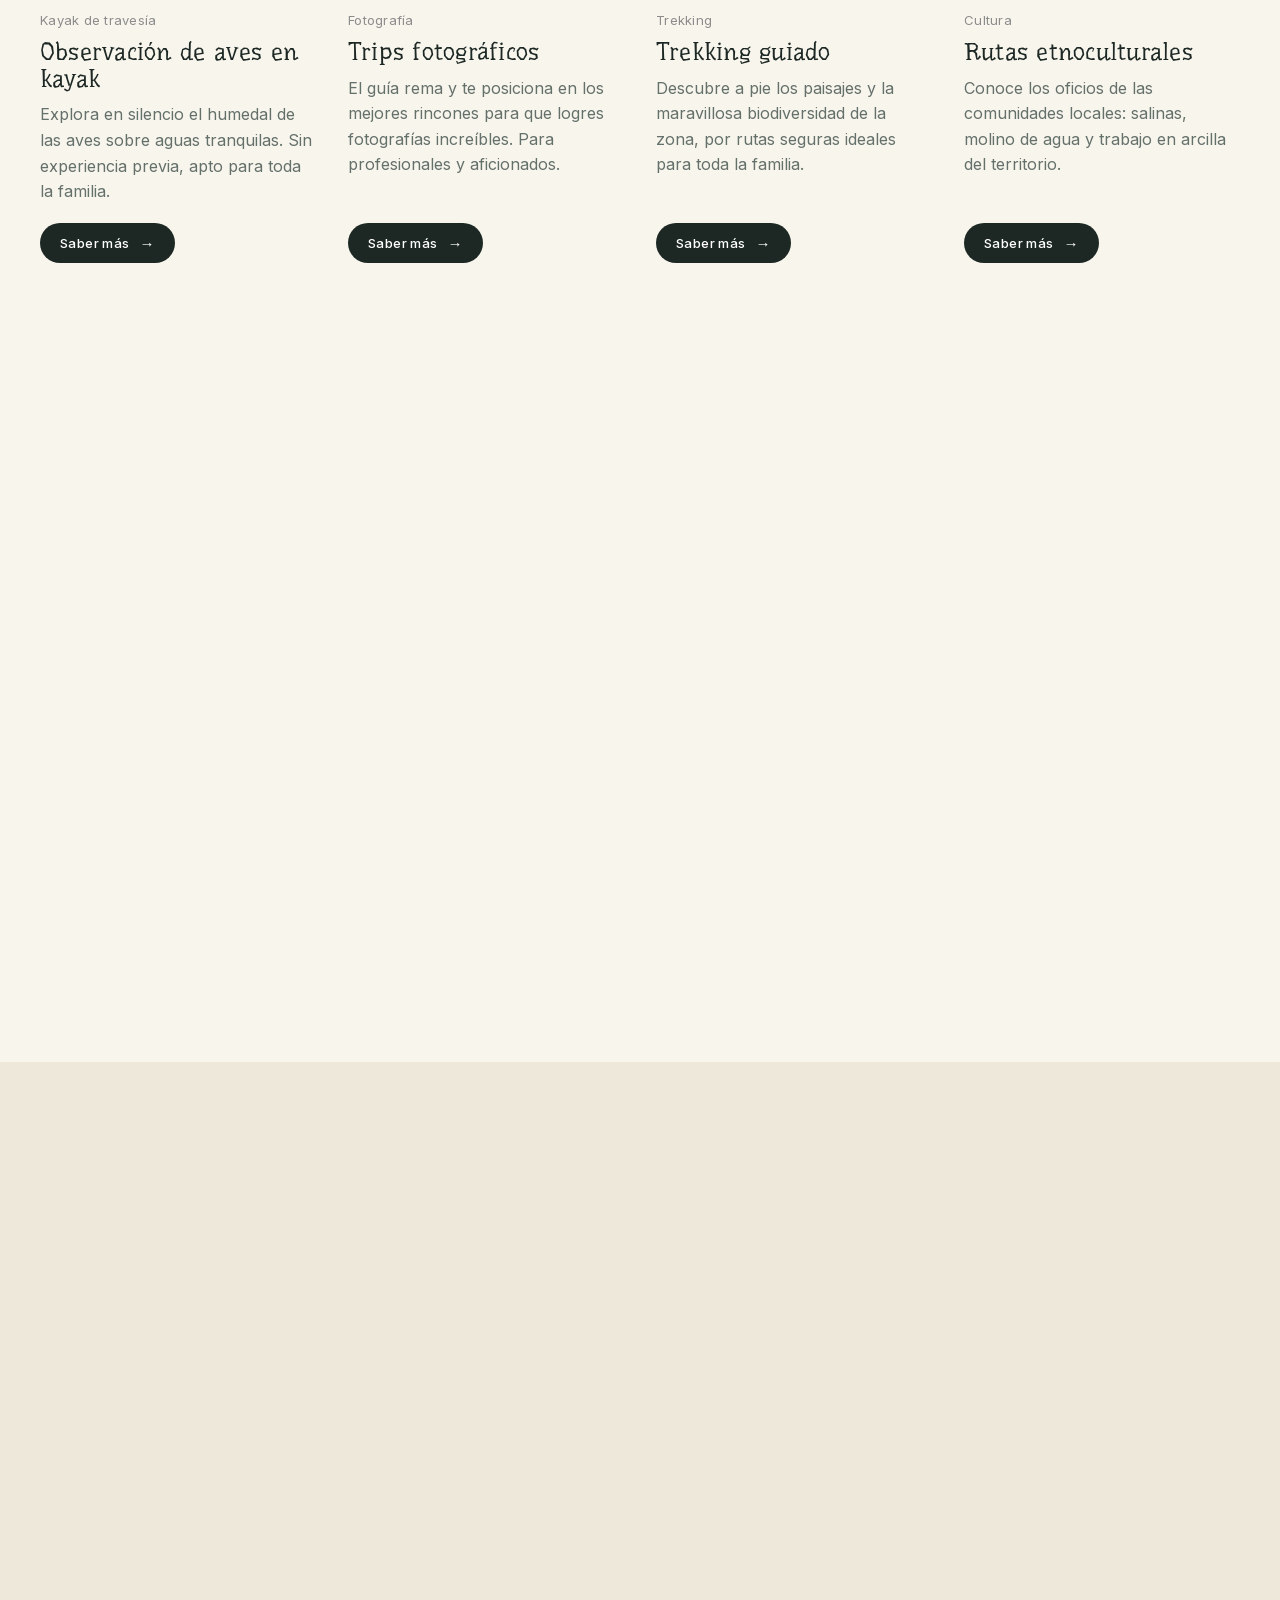
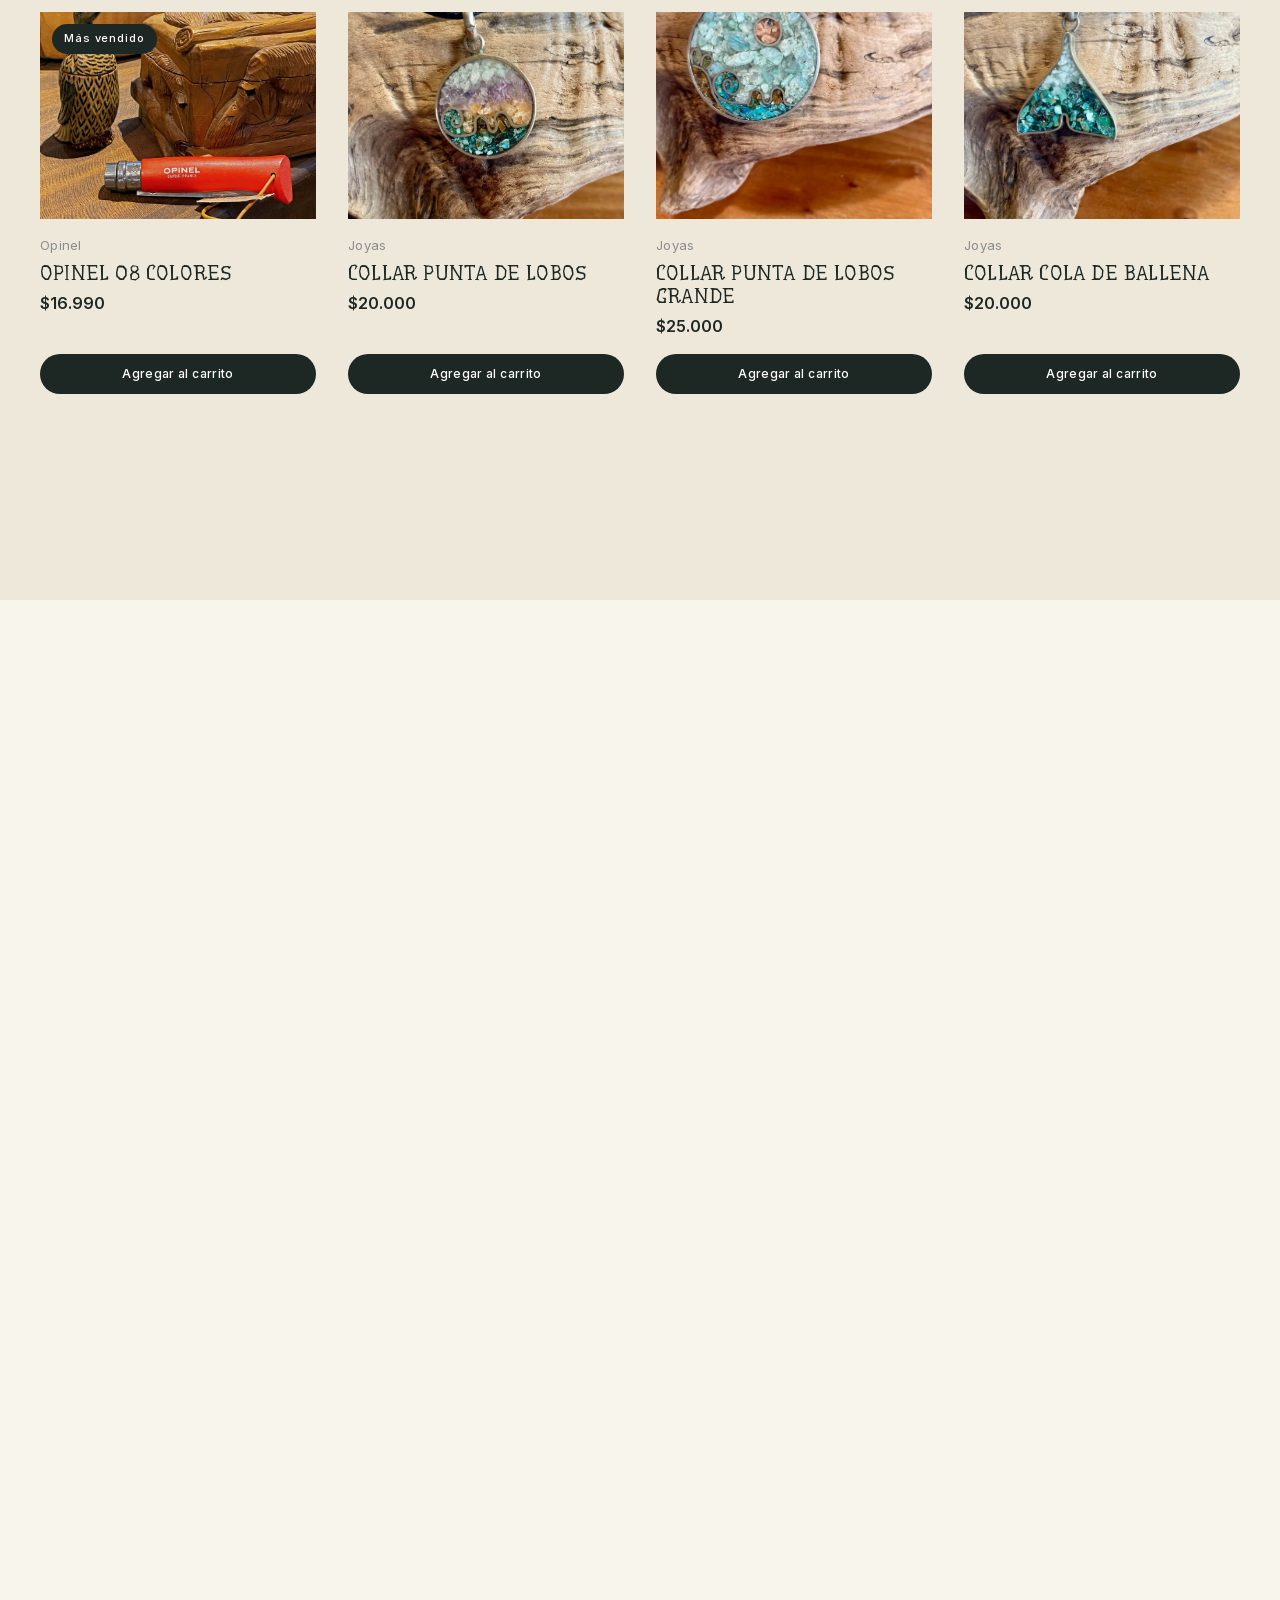
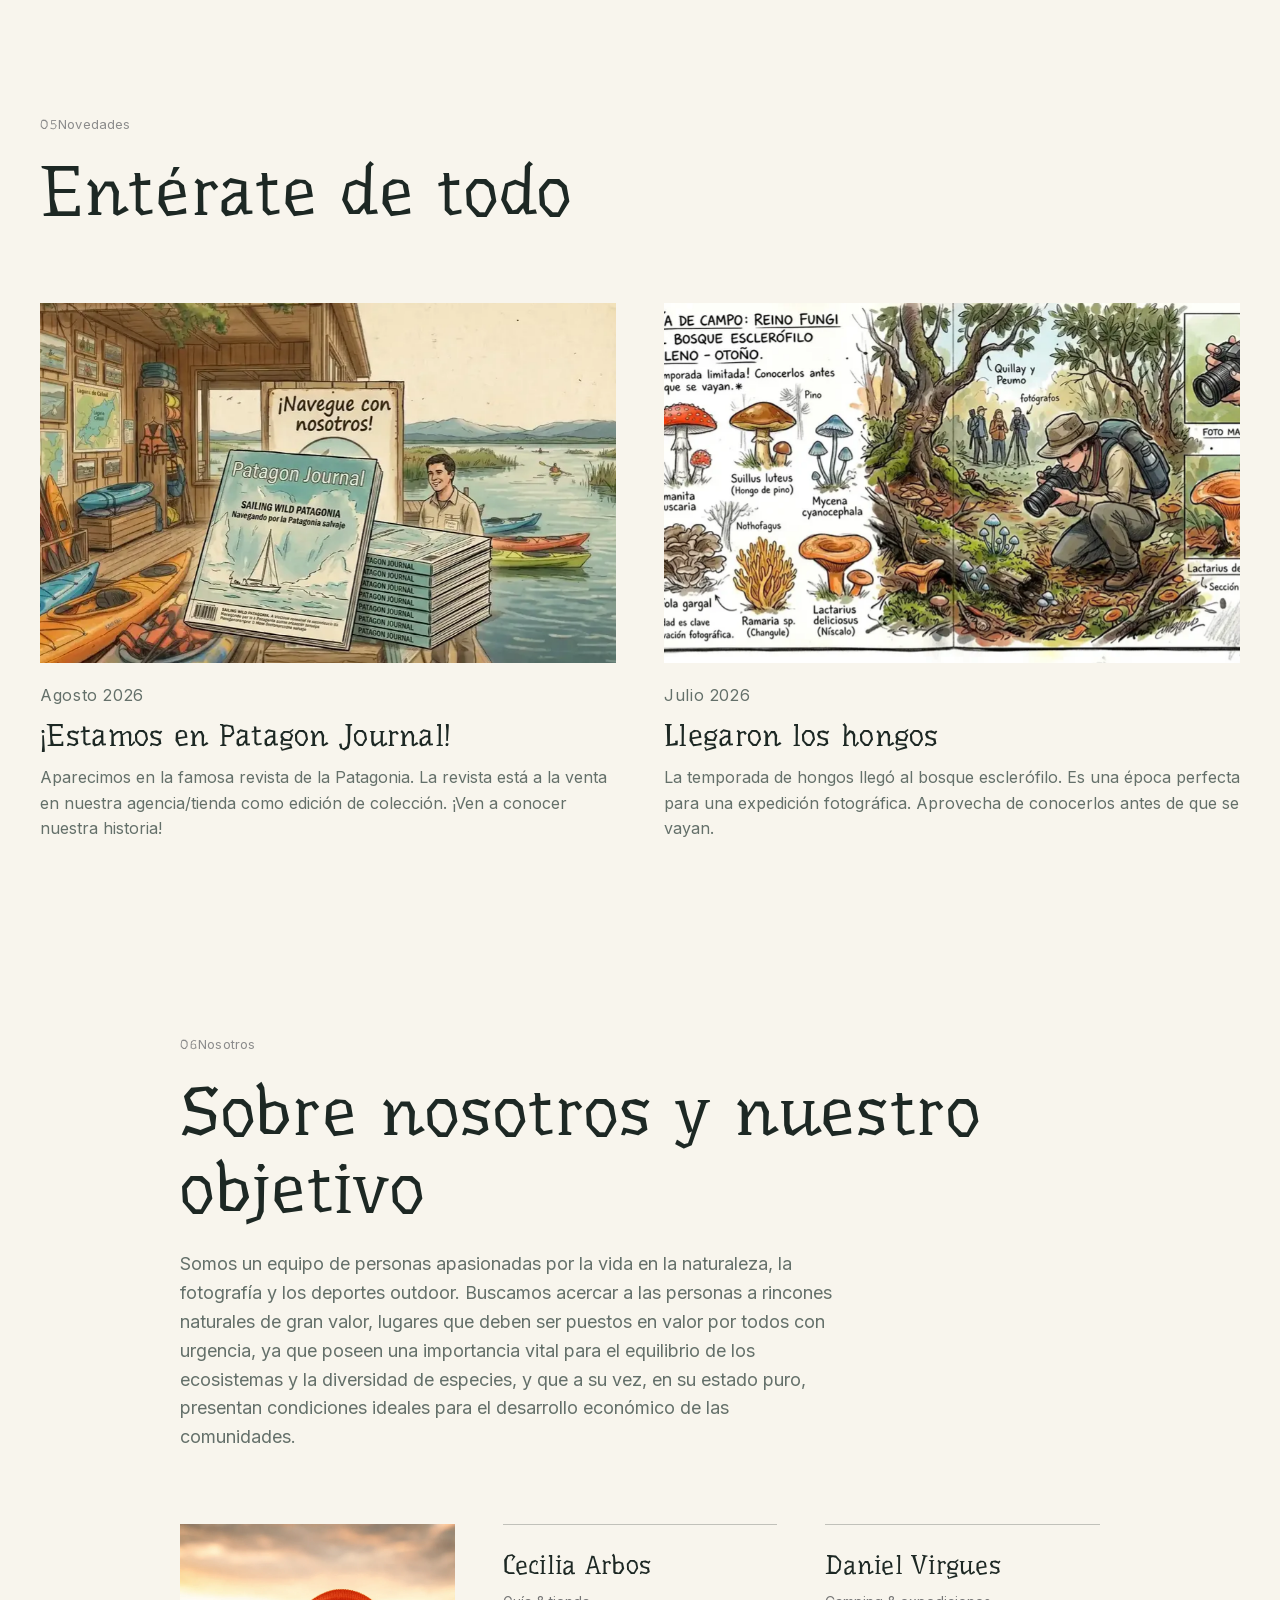
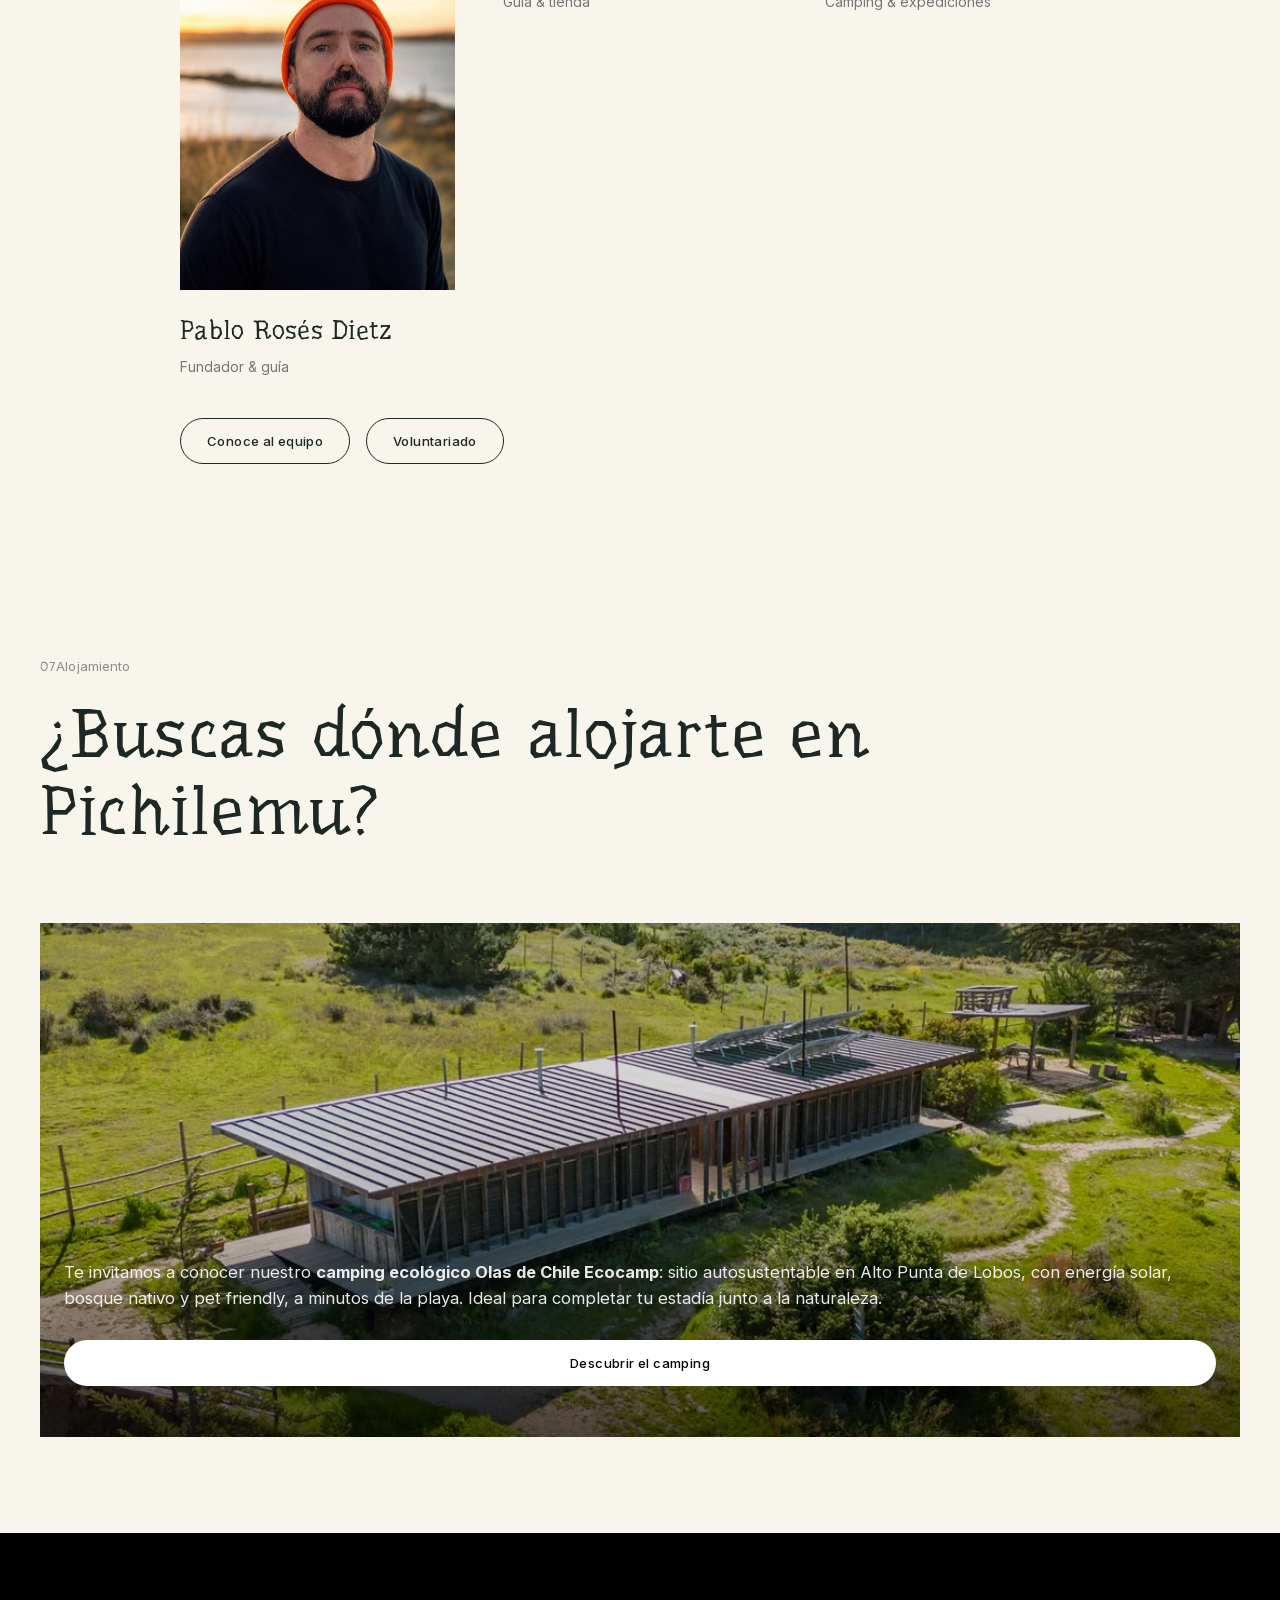
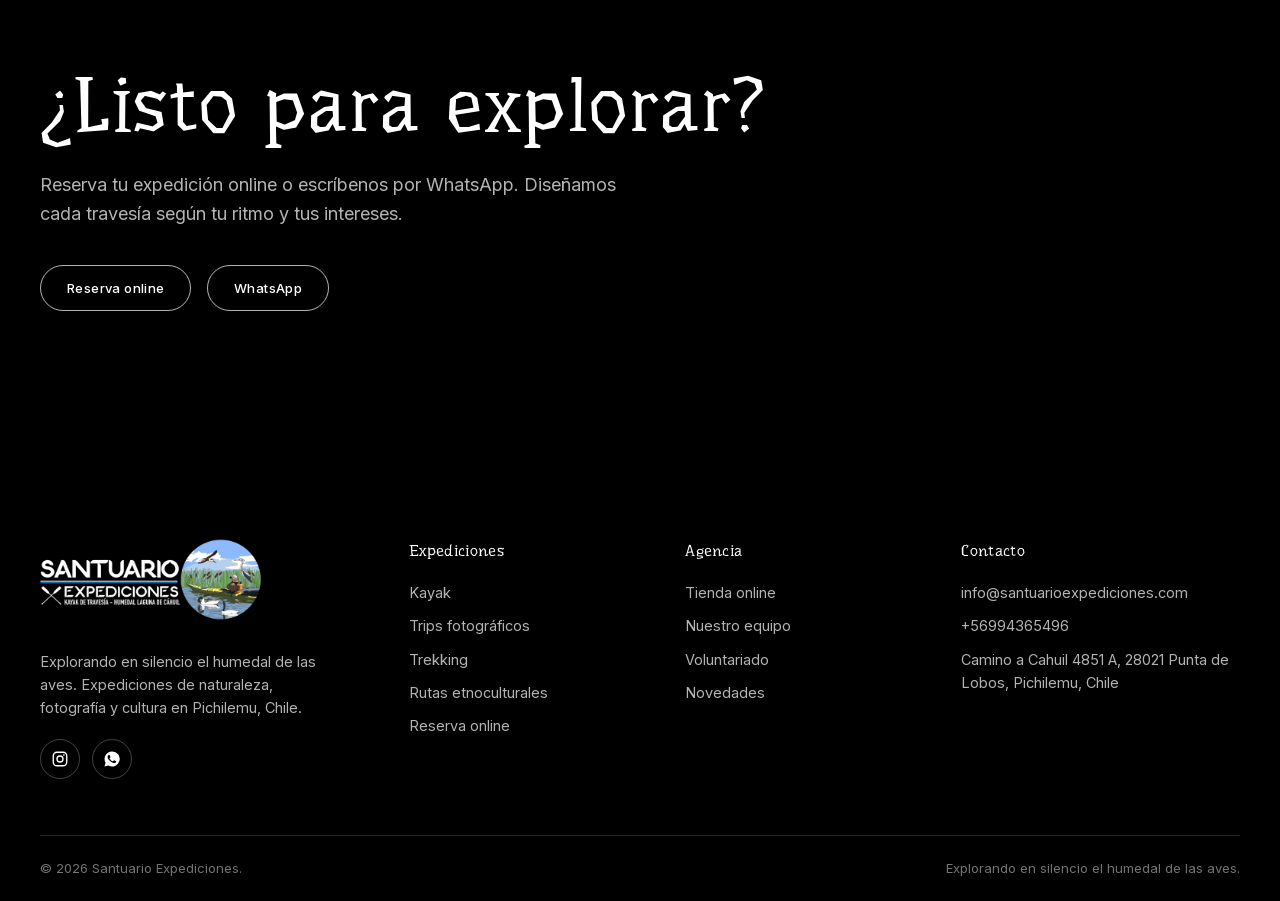
==== commit 12cec577: "Fix Safari hero playback and tablet title" ====
--- a/index.html
+++ b/index.html
@@ -26,7 +26,7 @@
   <link rel="manifest" href="site.webmanifest">
   <meta name="theme-color" content="#faf5ec">
   <link rel="stylesheet" href="css/style.css">
-  <link rel="stylesheet" href="css/s1lex.css?v=20260815-12">
+  <link rel="stylesheet" href="css/s1lex.css?v=20260817-4">
 </head>
 <body>
   <div id="headerSlot"></div>
@@ -41,7 +41,7 @@
       <div class="s1-hero__scrim"></div>
       <div class="s1-hero__caption">
         <span class="s1-hero__eyebrow reveal" data-i18n="home.heroEyebrow">Expediciones de naturaleza · Pichilemu</span>
-        <h1 class="reveal" data-delay="1" data-i18n-html="home.heroTitle">Bienvenido a <em>Santuario</em> Expediciones</h1>
+        <h1 class="reveal" data-delay="1" data-i18n-html="home.heroTitle"><span class="s1-hero__intro">Bienvenido a</span> <em>Santuario</em> Expediciones</h1>
         <p class="s1-hero__sub reveal" data-delay="2" data-i18n="home.heroSub">Explorando en silencio el humedal de las aves</p>
         <div class="s1-hero__actions reveal" data-delay="3">
           <a class="btn btn--primary" href="#expediciones" data-i18n="home.heroCta1">Explora las expediciones</a>
@@ -333,9 +333,9 @@
 
   <div id="footerSlot"></div>
 
-  <script src="js/i18n.js?v=20260815-11"></script>
+  <script src="js/i18n.js?v=20260817-2"></script>
   <script src="js/data.js?v=20260815-9"></script>
   <script src="js/main.js?v=20260815-9"></script>
-  <script src="js/s1lex.js?v=20260817-1"></script>
+  <script src="js/s1lex.js?v=20260817-4"></script>
 </body>
 </html>
--- a/css/s1lex.css
+++ b/css/s1lex.css
@@ -197,19 +197,16 @@
   display: block;
   isolation: isolate;
 }
-.s1-hero__media { position: absolute; inset: 0; z-index: -2; overflow: hidden; background: #000; }
+.s1-hero__media { position: absolute; inset: 0; z-index: 0; overflow: hidden; background: #000; }
 .s1-hero__media video, .s1-hero__media img {
   width: 100%; height: 100%;
   object-fit: cover;
   animation: none;
 }
-/* Safari may briefly show its native Play glyph before autoplay begins. Keep
-   the media invisible until the browser has confirmed that it is playing. */
-.s1-hero__media video { opacity: 0; transition: opacity 180ms ease-out; }
-.s1-hero__media video.is-playing { opacity: 1; }
 .s1-hero__scrim {
-  position: absolute; inset: 0;
+  position: absolute; inset: 0; z-index: 1;
   background: linear-gradient(180deg, rgba(0,0,0,0.45) 0%, rgba(0,0,0,0.22) 45%, rgba(0,0,0,0.72) 100%);
+  pointer-events: none;
 }
 .s1-hero__caption {
   position: absolute;
@@ -239,6 +236,9 @@
   text-shadow: 0 2px 30px rgba(0,0,0,0.25);
 }
 .s1-hero h1 em { font-style: normal; }
+@media (min-width: 600px) {
+  .s1-hero h1 .s1-hero__intro { white-space: nowrap; }
+}
 .s1-hero__sub {
   font-size: 19px;
   font-weight: 400;
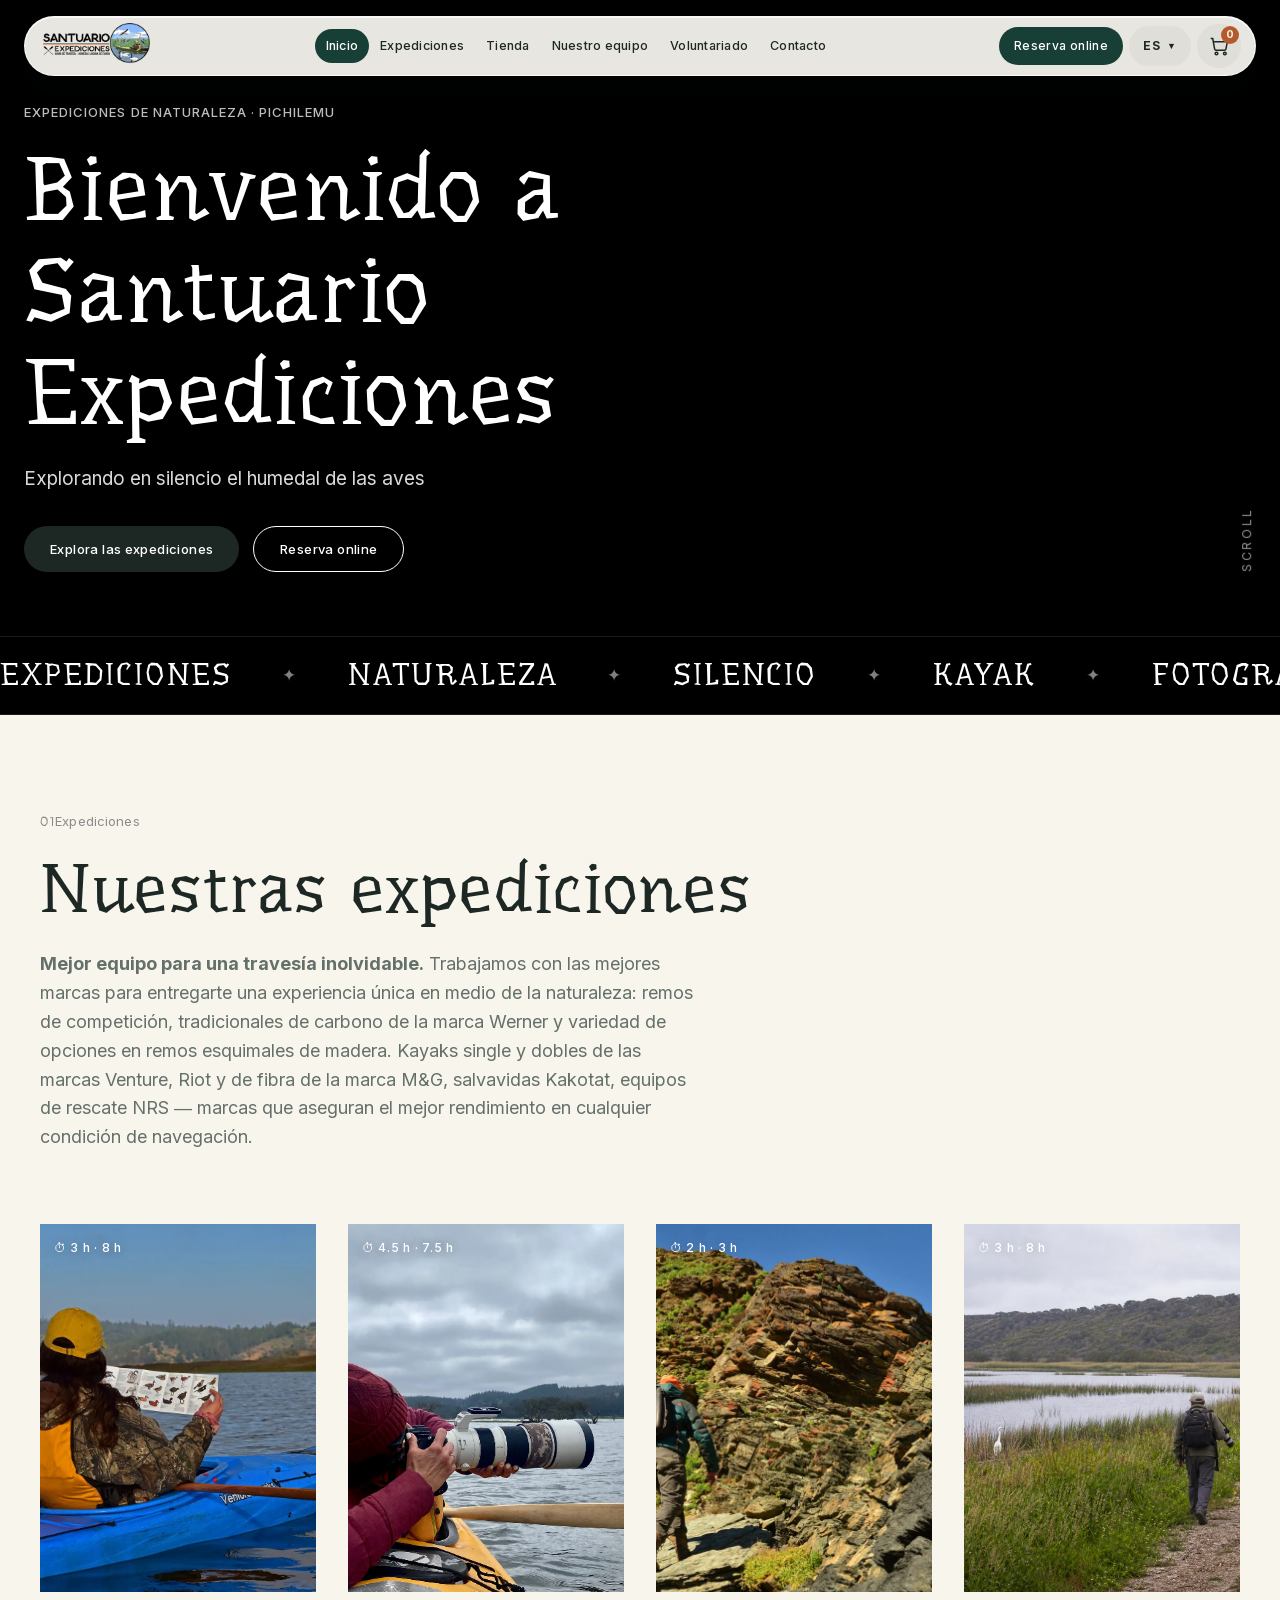
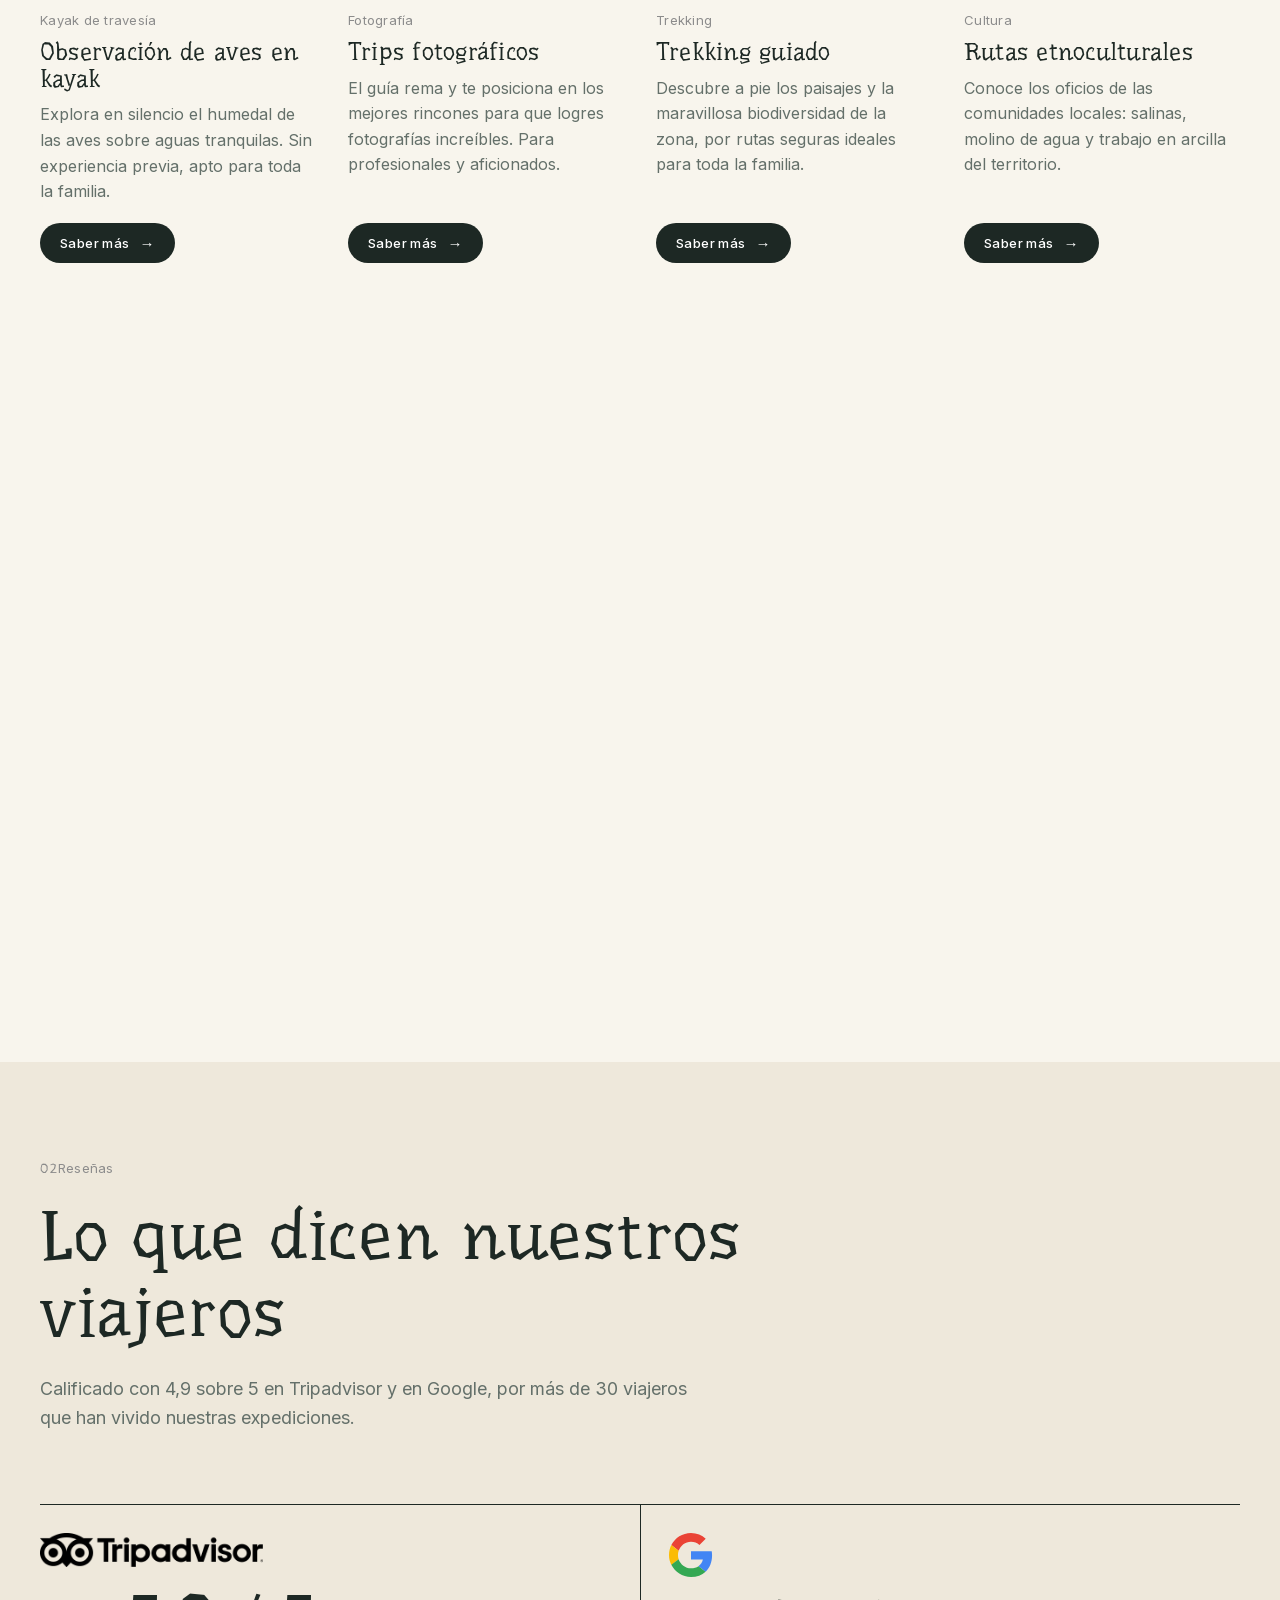
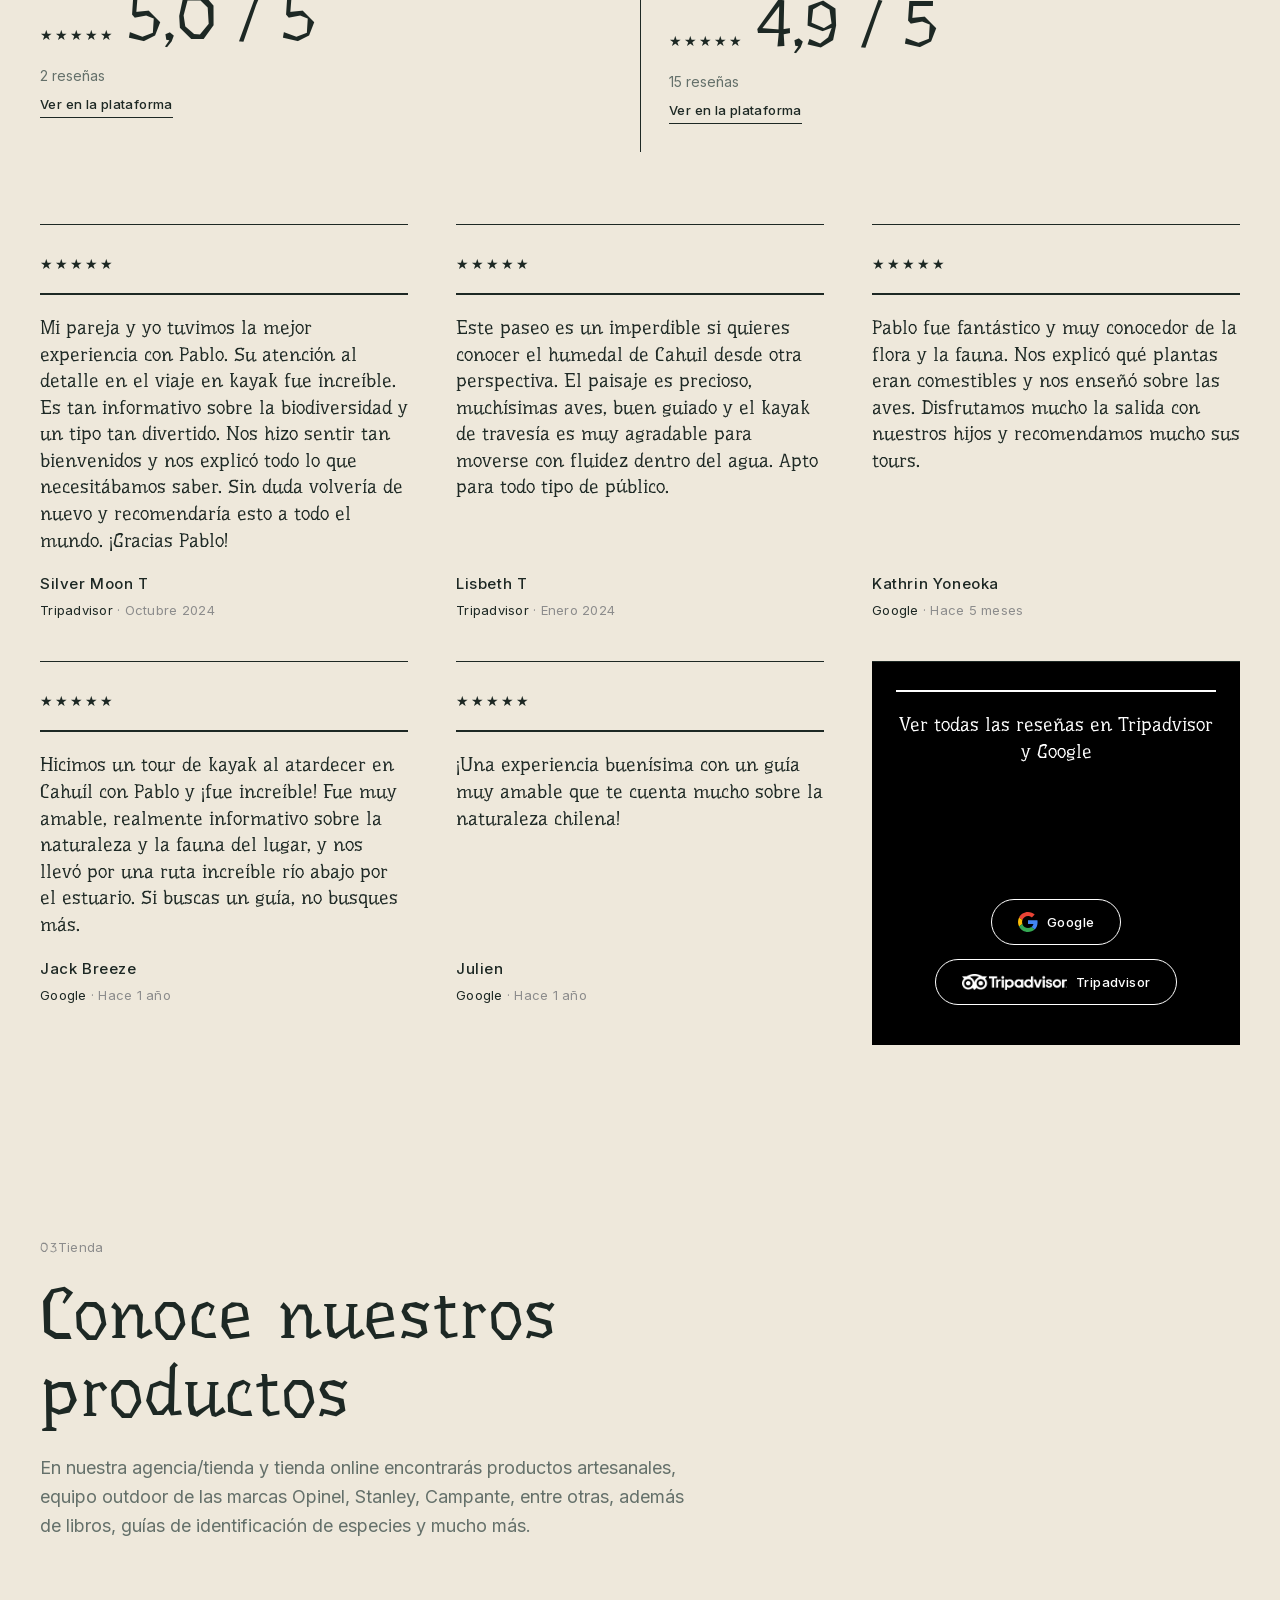
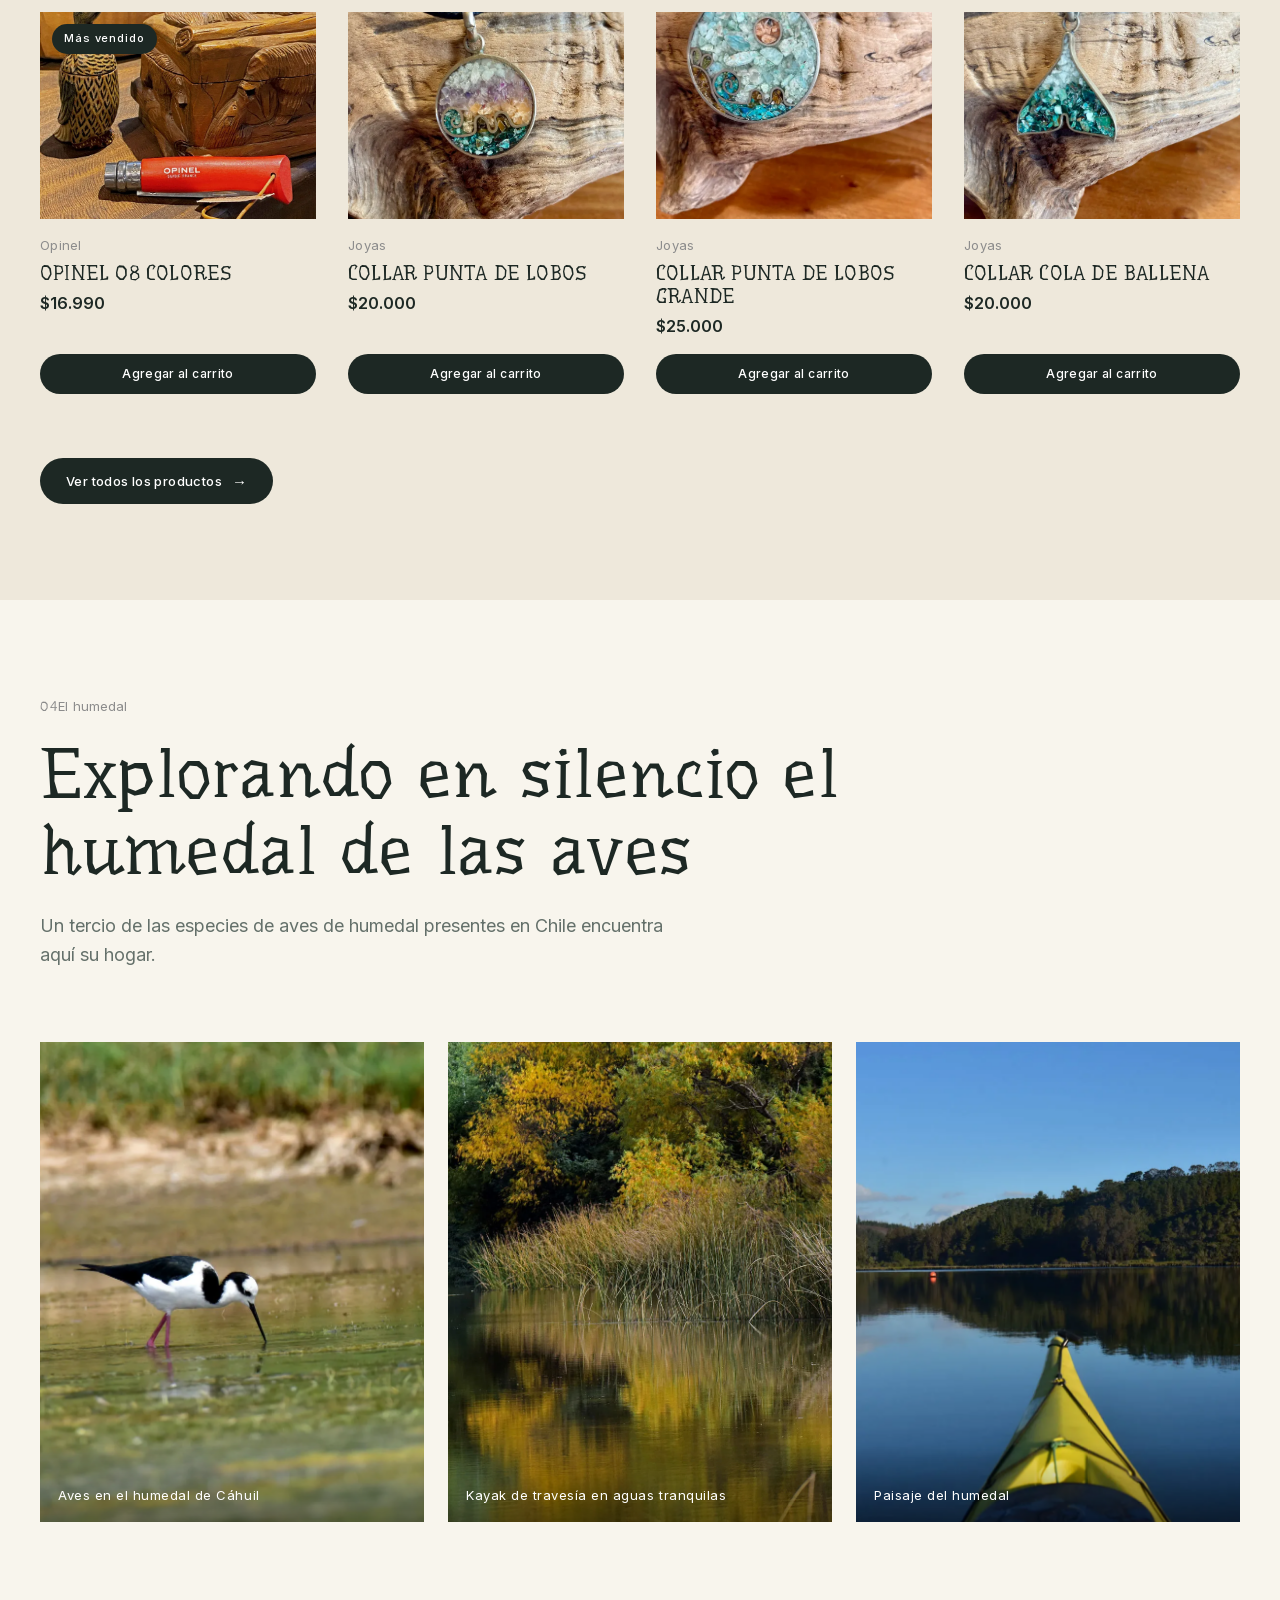
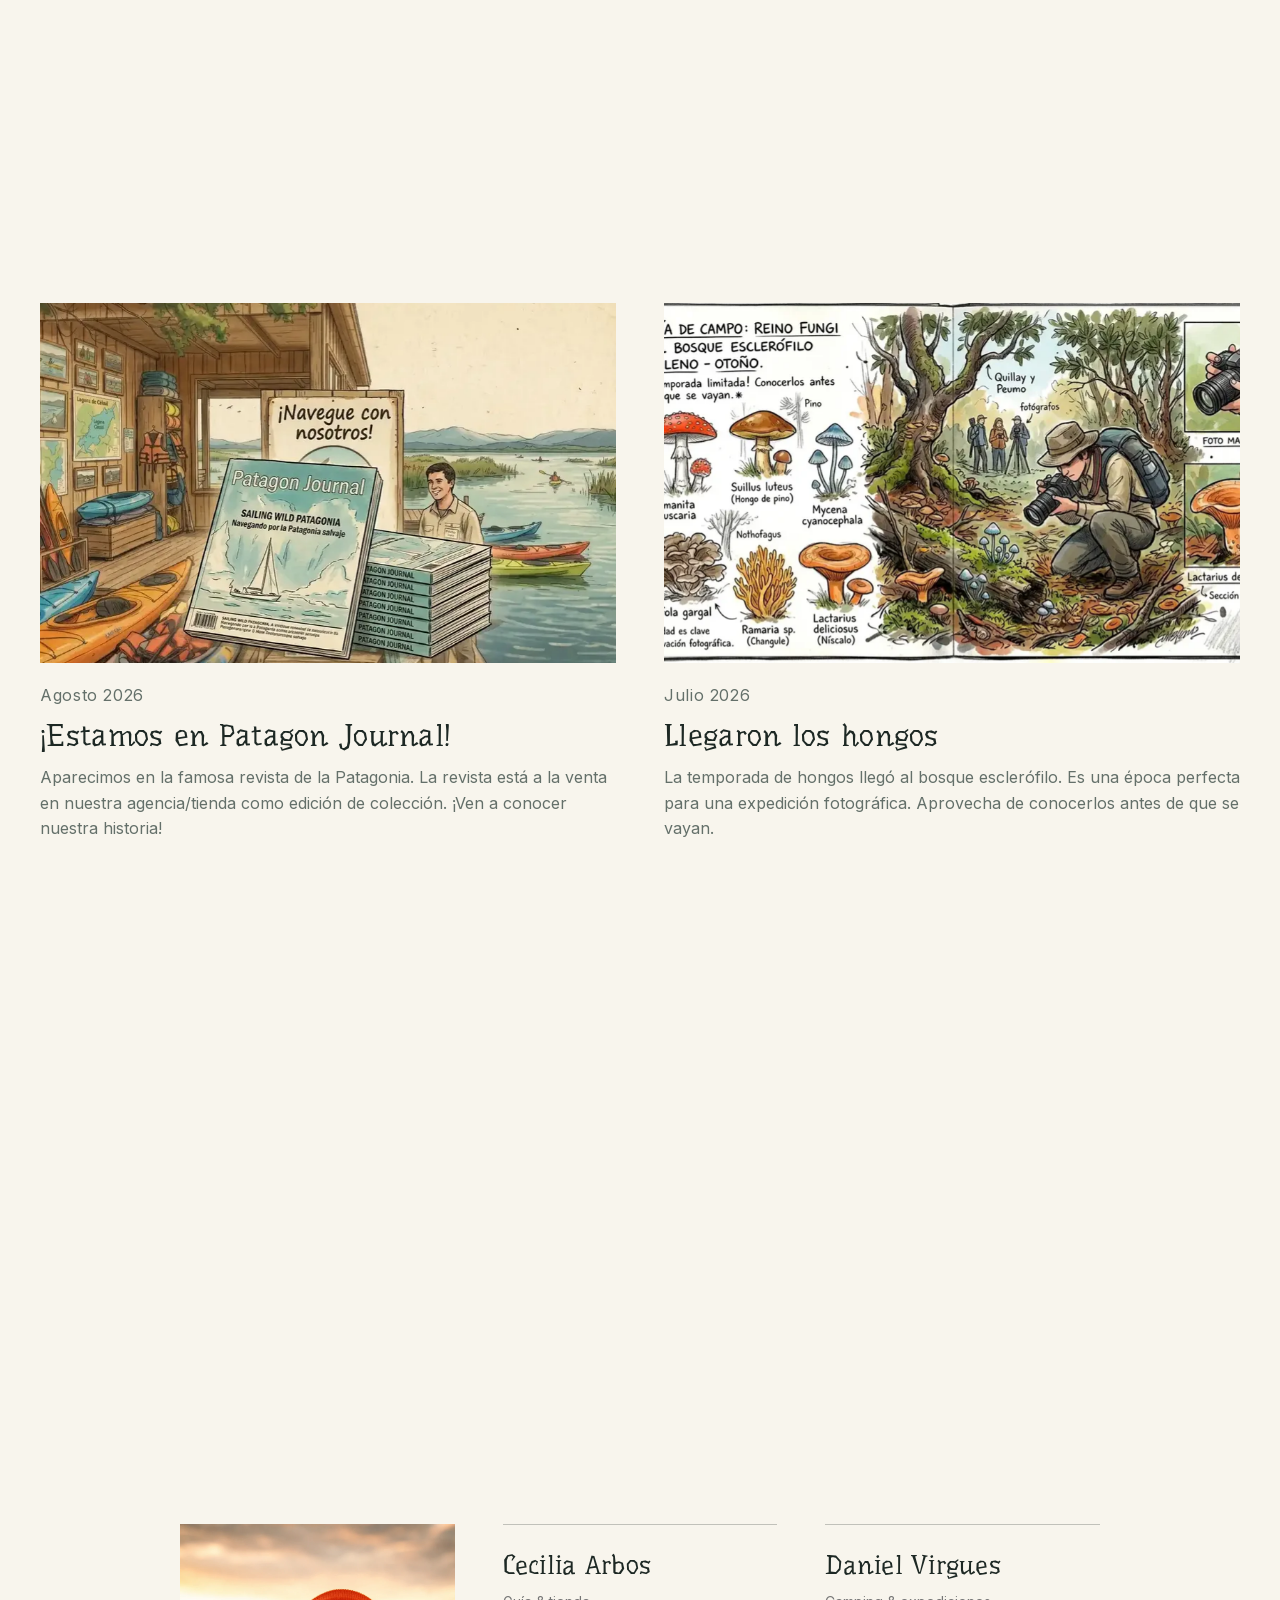
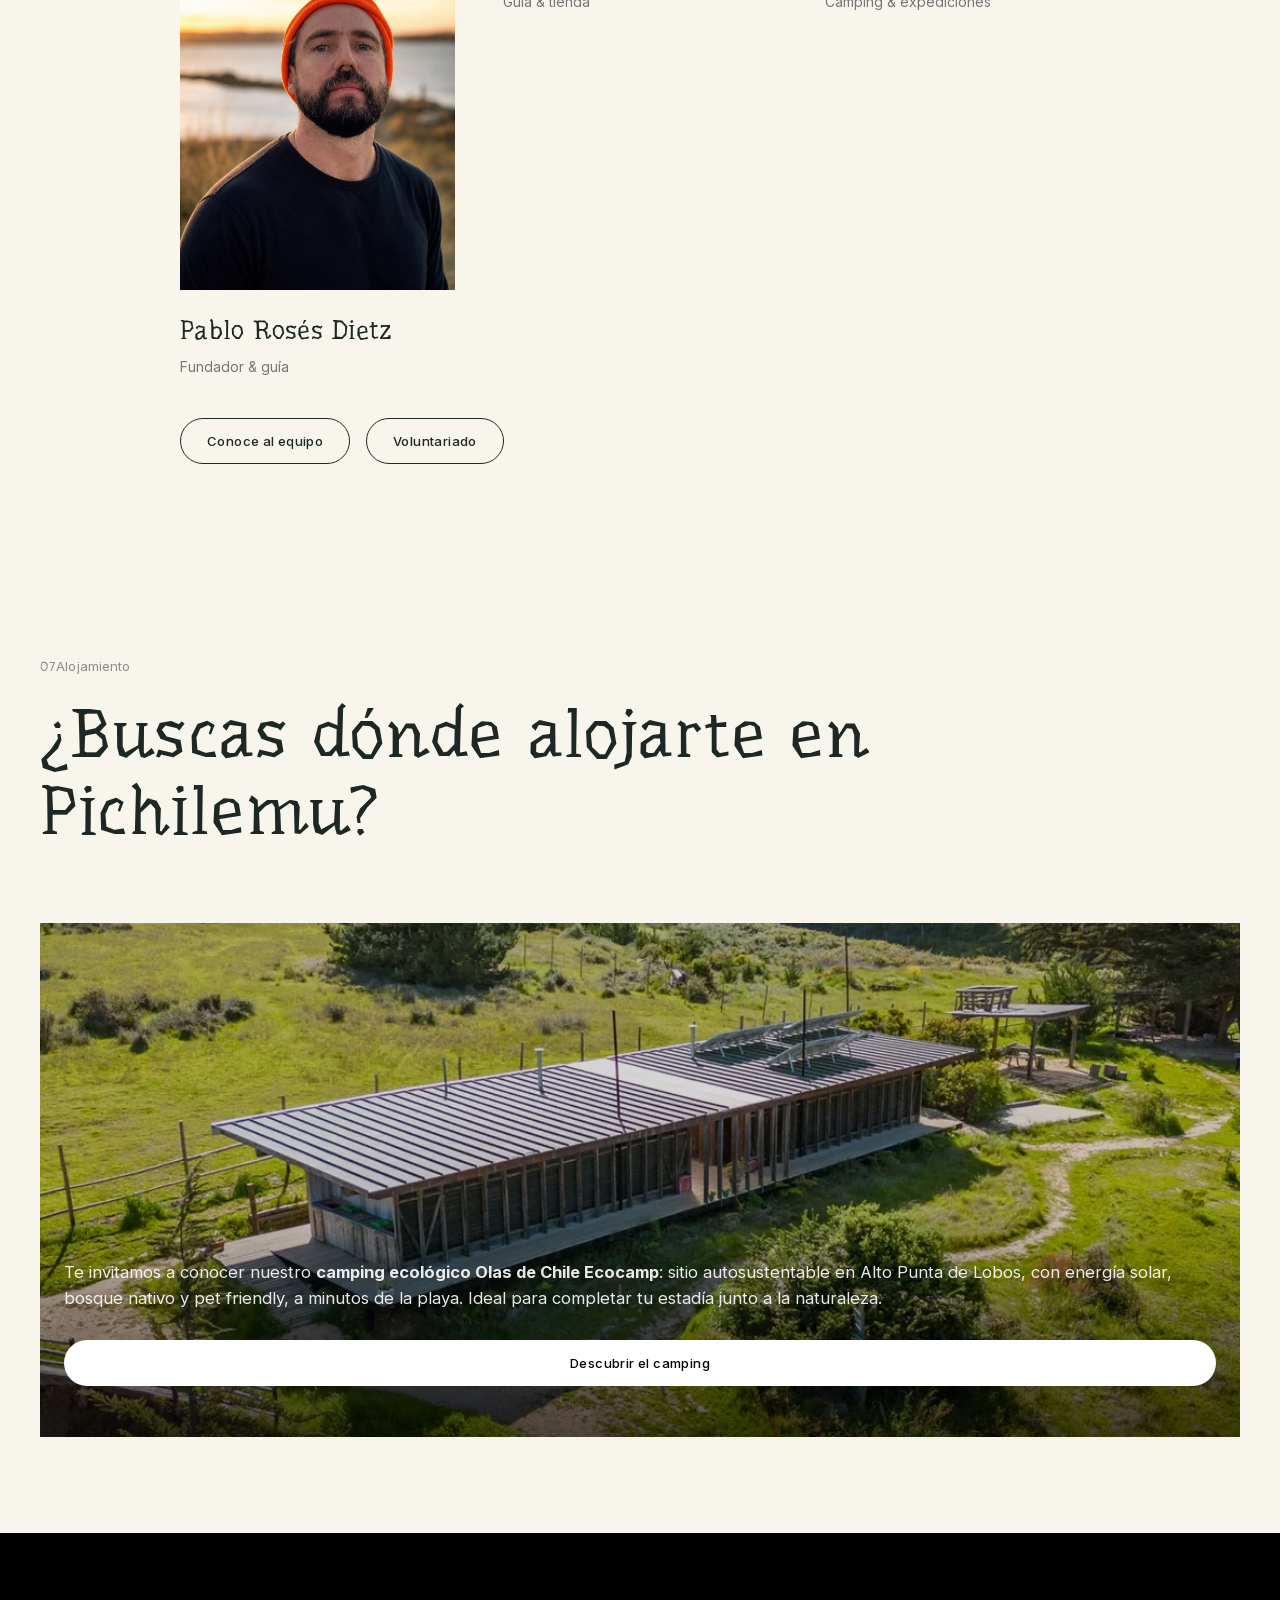
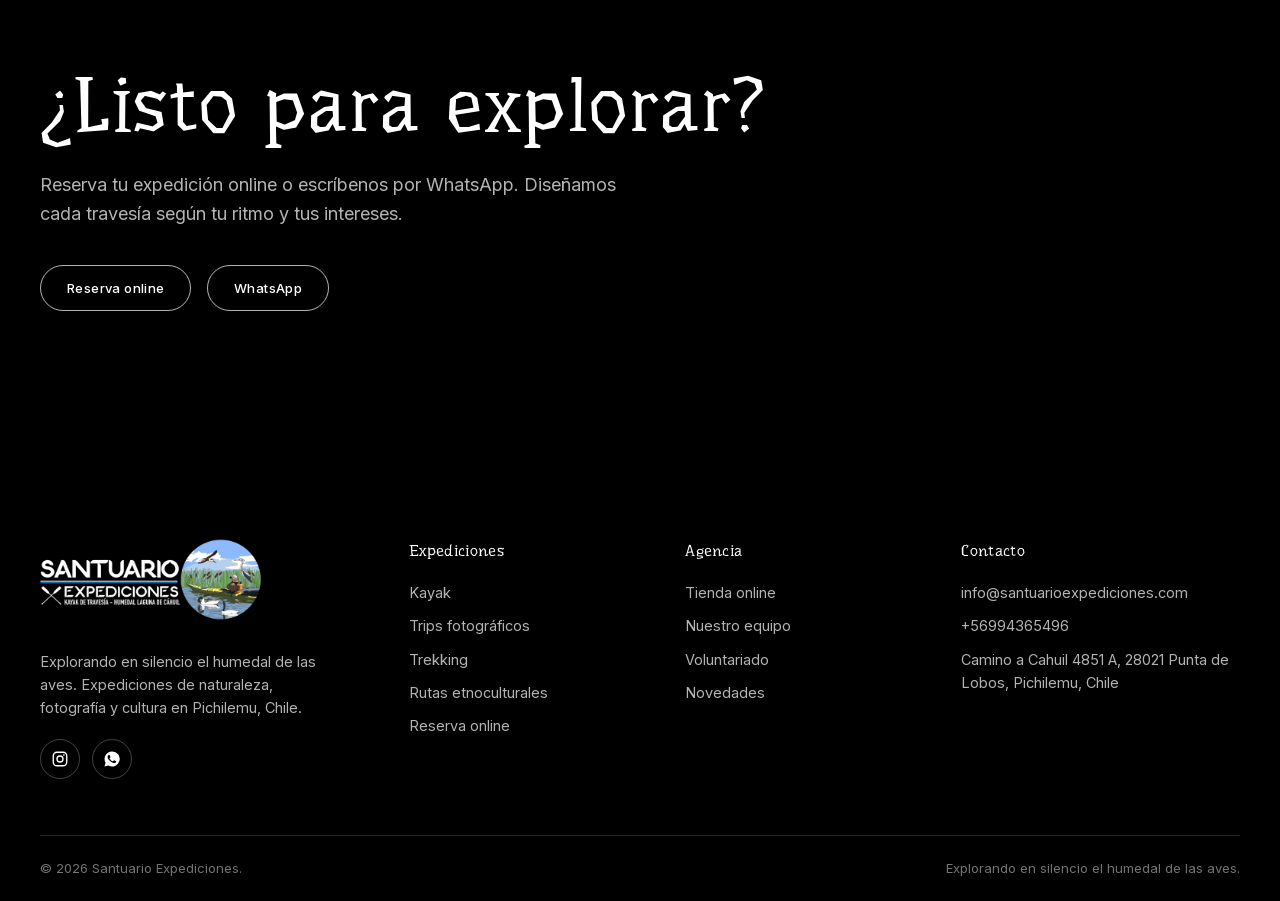
==== commit de9b7eed: "Fix Safari hero video playback" ====
--- a/index.html
+++ b/index.html
@@ -26,7 +26,7 @@
   <link rel="manifest" href="site.webmanifest">
   <meta name="theme-color" content="#faf5ec">
   <link rel="stylesheet" href="css/style.css">
-  <link rel="stylesheet" href="css/s1lex.css?v=20260817-4">
+  <link rel="stylesheet" href="css/s1lex.css?v=20260817-5">
 </head>
 <body>
   <div id="headerSlot"></div>
@@ -36,7 +36,7 @@
     <section class="s1-hero" aria-label="Santuario Expediciones">
       <div class="s1-hero__media">
         <!-- La source desktop est présente dès le parsing : Safari peut ainsi lancer la vidéo sans afficher de poster ni de bouton Play. JS choisit ensuite la version mobile si nécessaire. -->
-        <video src="assets/video/hero-2.web.mp4" autoplay muted loop playsinline webkit-playsinline preload="auto" aria-hidden="true" tabindex="-1"></video>
+        <video src="assets/video/hero-3.web.mp4" autoplay muted loop playsinline webkit-playsinline preload="auto" aria-hidden="true" tabindex="-1"></video>
       </div>
       <div class="s1-hero__scrim"></div>
       <div class="s1-hero__caption">
@@ -336,6 +336,6 @@
   <script src="js/i18n.js?v=20260817-2"></script>
   <script src="js/data.js?v=20260815-9"></script>
   <script src="js/main.js?v=20260815-9"></script>
-  <script src="js/s1lex.js?v=20260817-4"></script>
+  <script src="js/s1lex.js?v=20260817-5"></script>
 </body>
 </html>
--- a/css/s1lex.css
+++ b/css/s1lex.css
@@ -203,10 +203,22 @@
   object-fit: cover;
   animation: none;
 }
+.s1-hero__media video {
+  display: block;
+  transform: translateZ(0);
+  -webkit-transform: translateZ(0);
+}
+.s1-hero__media video::-webkit-media-controls,
+.s1-hero__media video::-webkit-media-controls-start-playback-button {
+  display: none !important;
+  -webkit-appearance: none;
+}
 .s1-hero__scrim {
   position: absolute; inset: 0; z-index: 1;
   background: linear-gradient(180deg, rgba(0,0,0,0.45) 0%, rgba(0,0,0,0.22) 45%, rgba(0,0,0,0.72) 100%);
   pointer-events: none;
+  transform: translateZ(0);
+  -webkit-transform: translateZ(0);
 }
 .s1-hero__caption {
   position: absolute;
@@ -215,6 +227,8 @@
   padding: 0 calc(max(24px, (100% - 1400px) / 2)) clamp(40px, 5vw, 64px);
   color: #fff;
   max-width: 980px;
+  transform: translateZ(0);
+  -webkit-transform: translateZ(0);
 }
 .s1-hero__eyebrow {
   font-size: 13px;
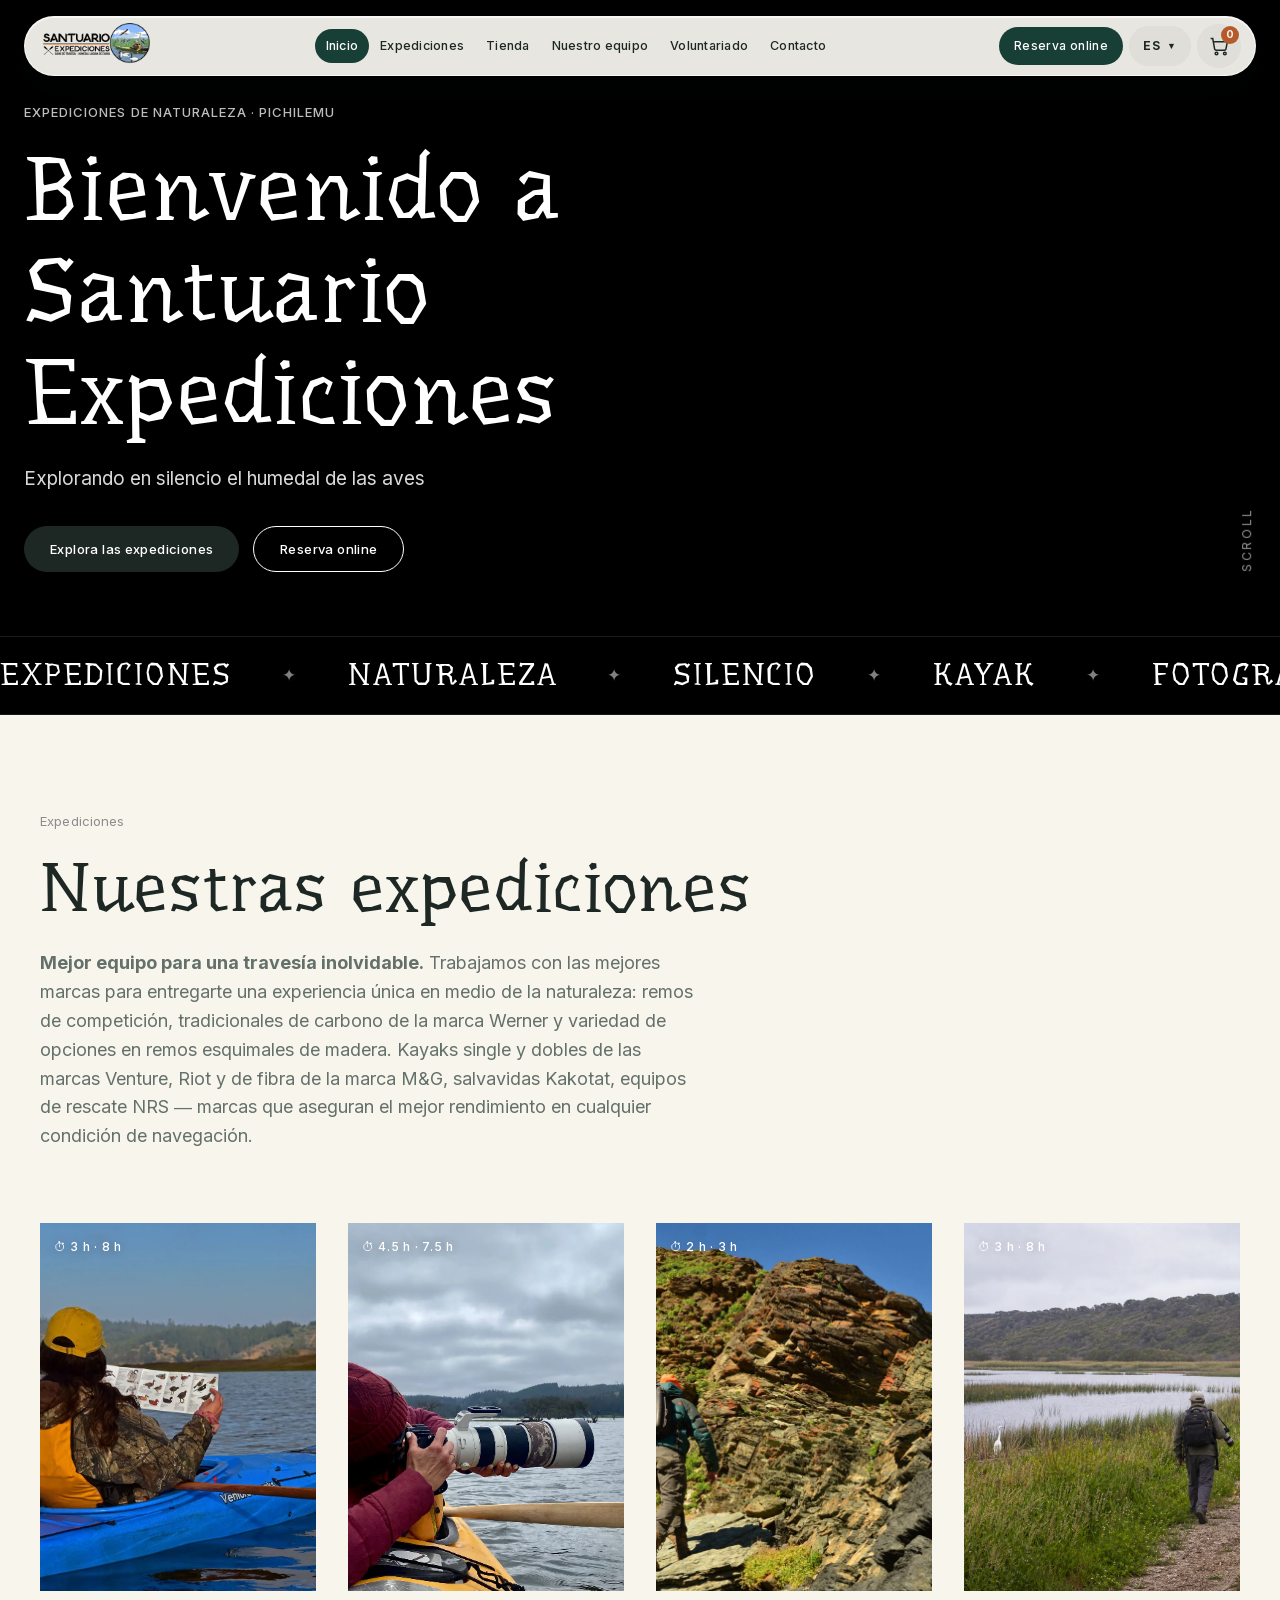
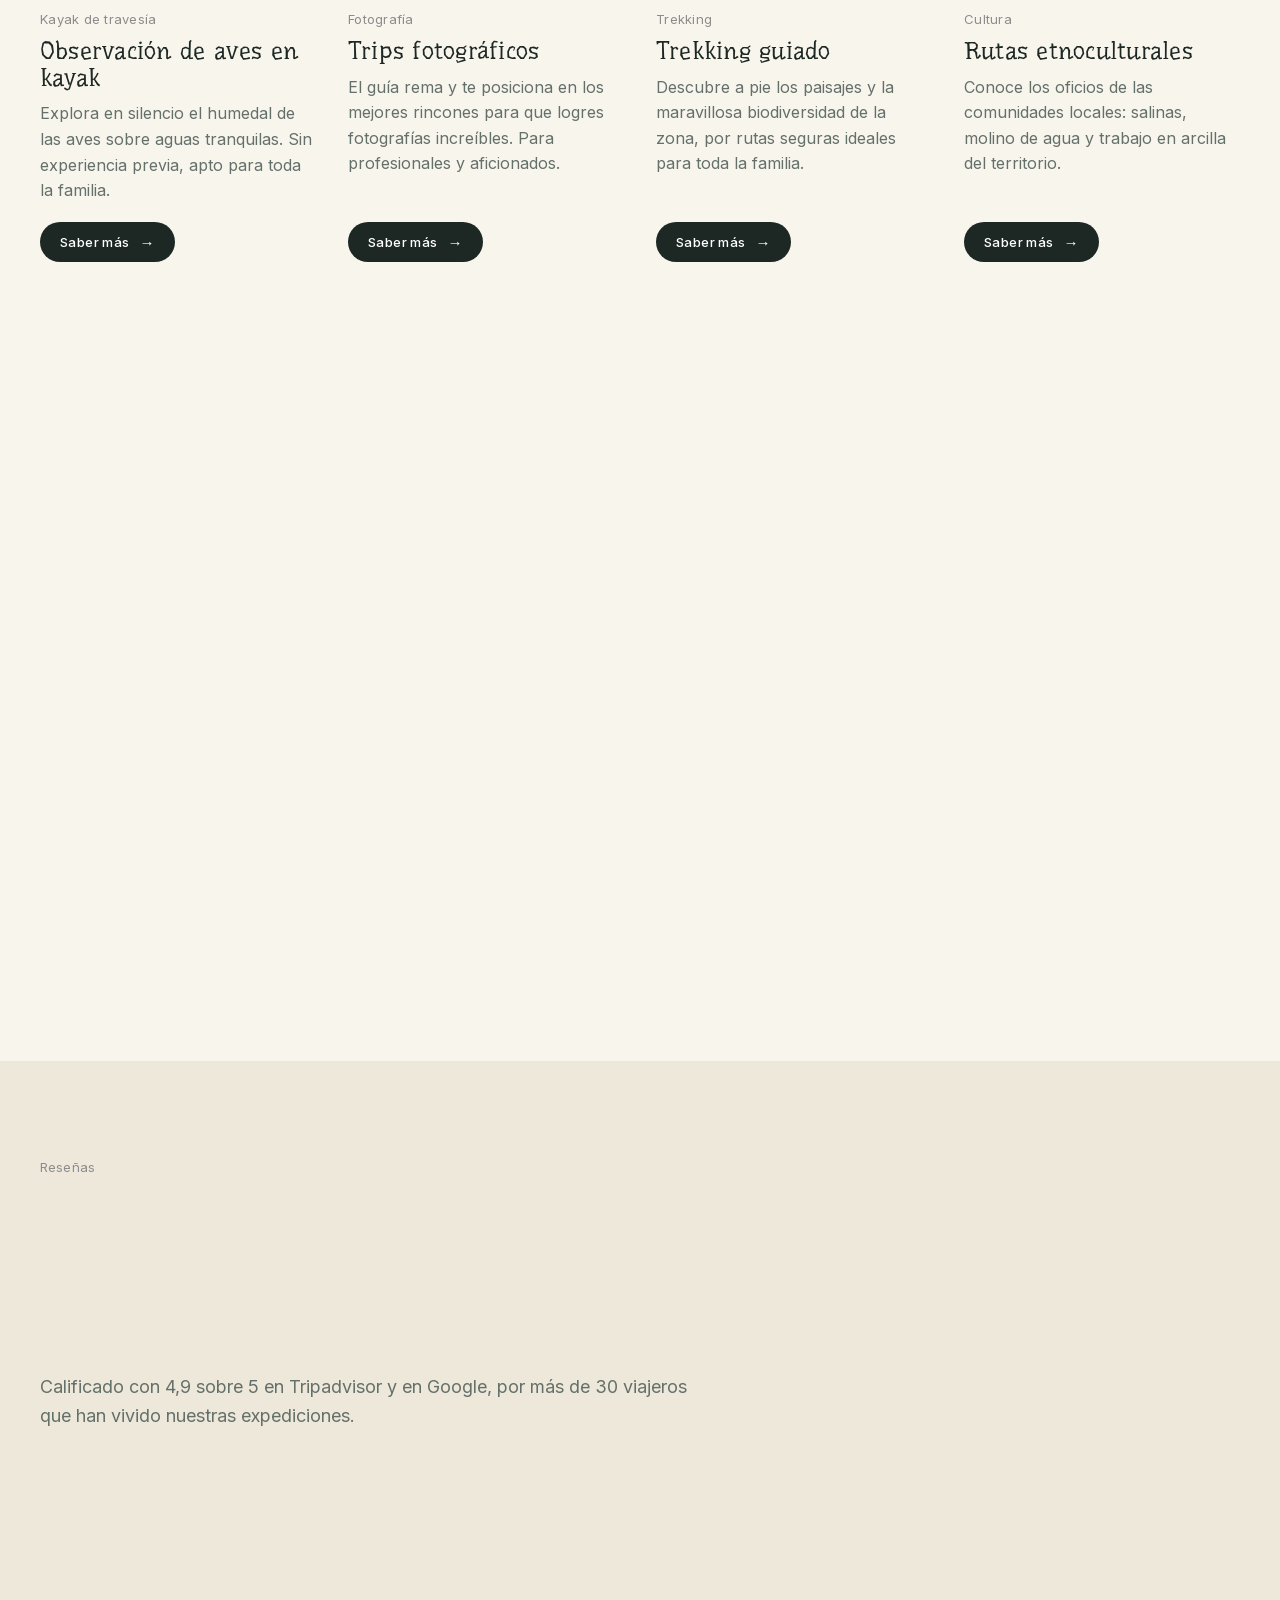
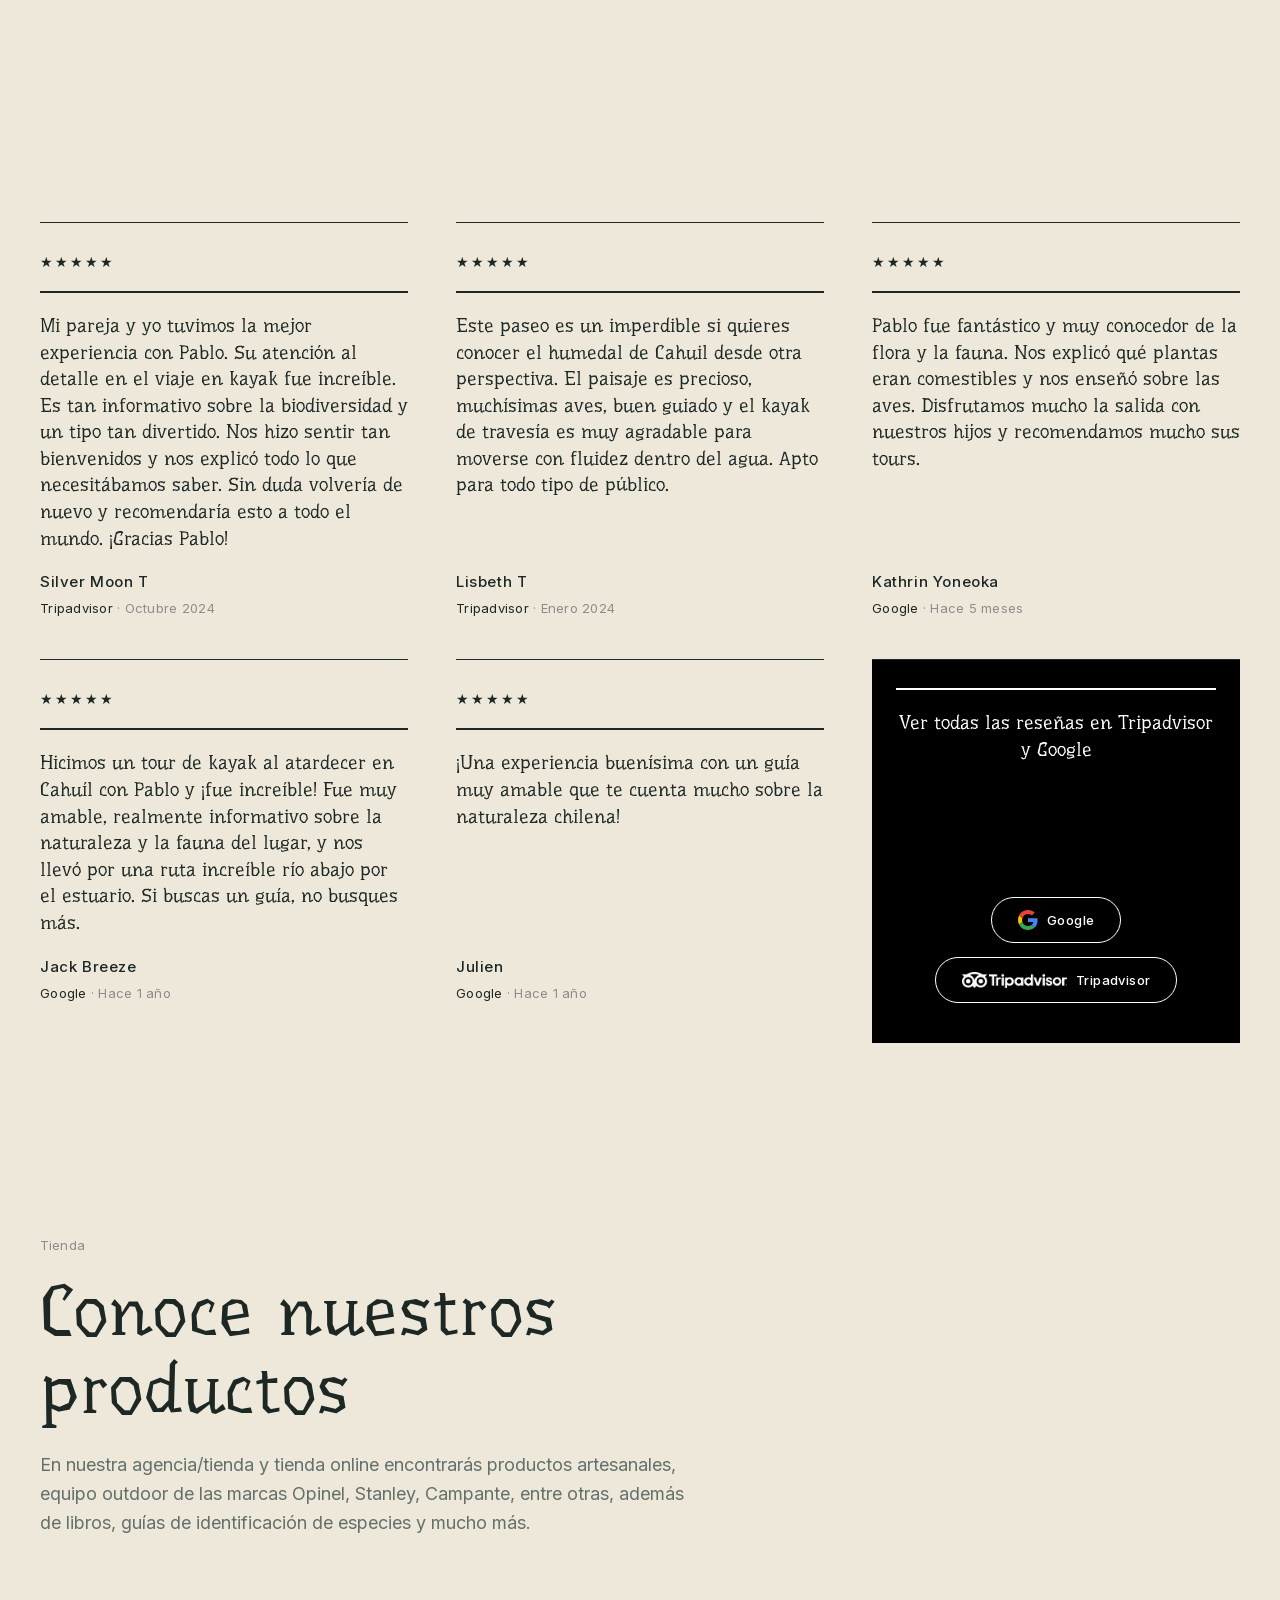
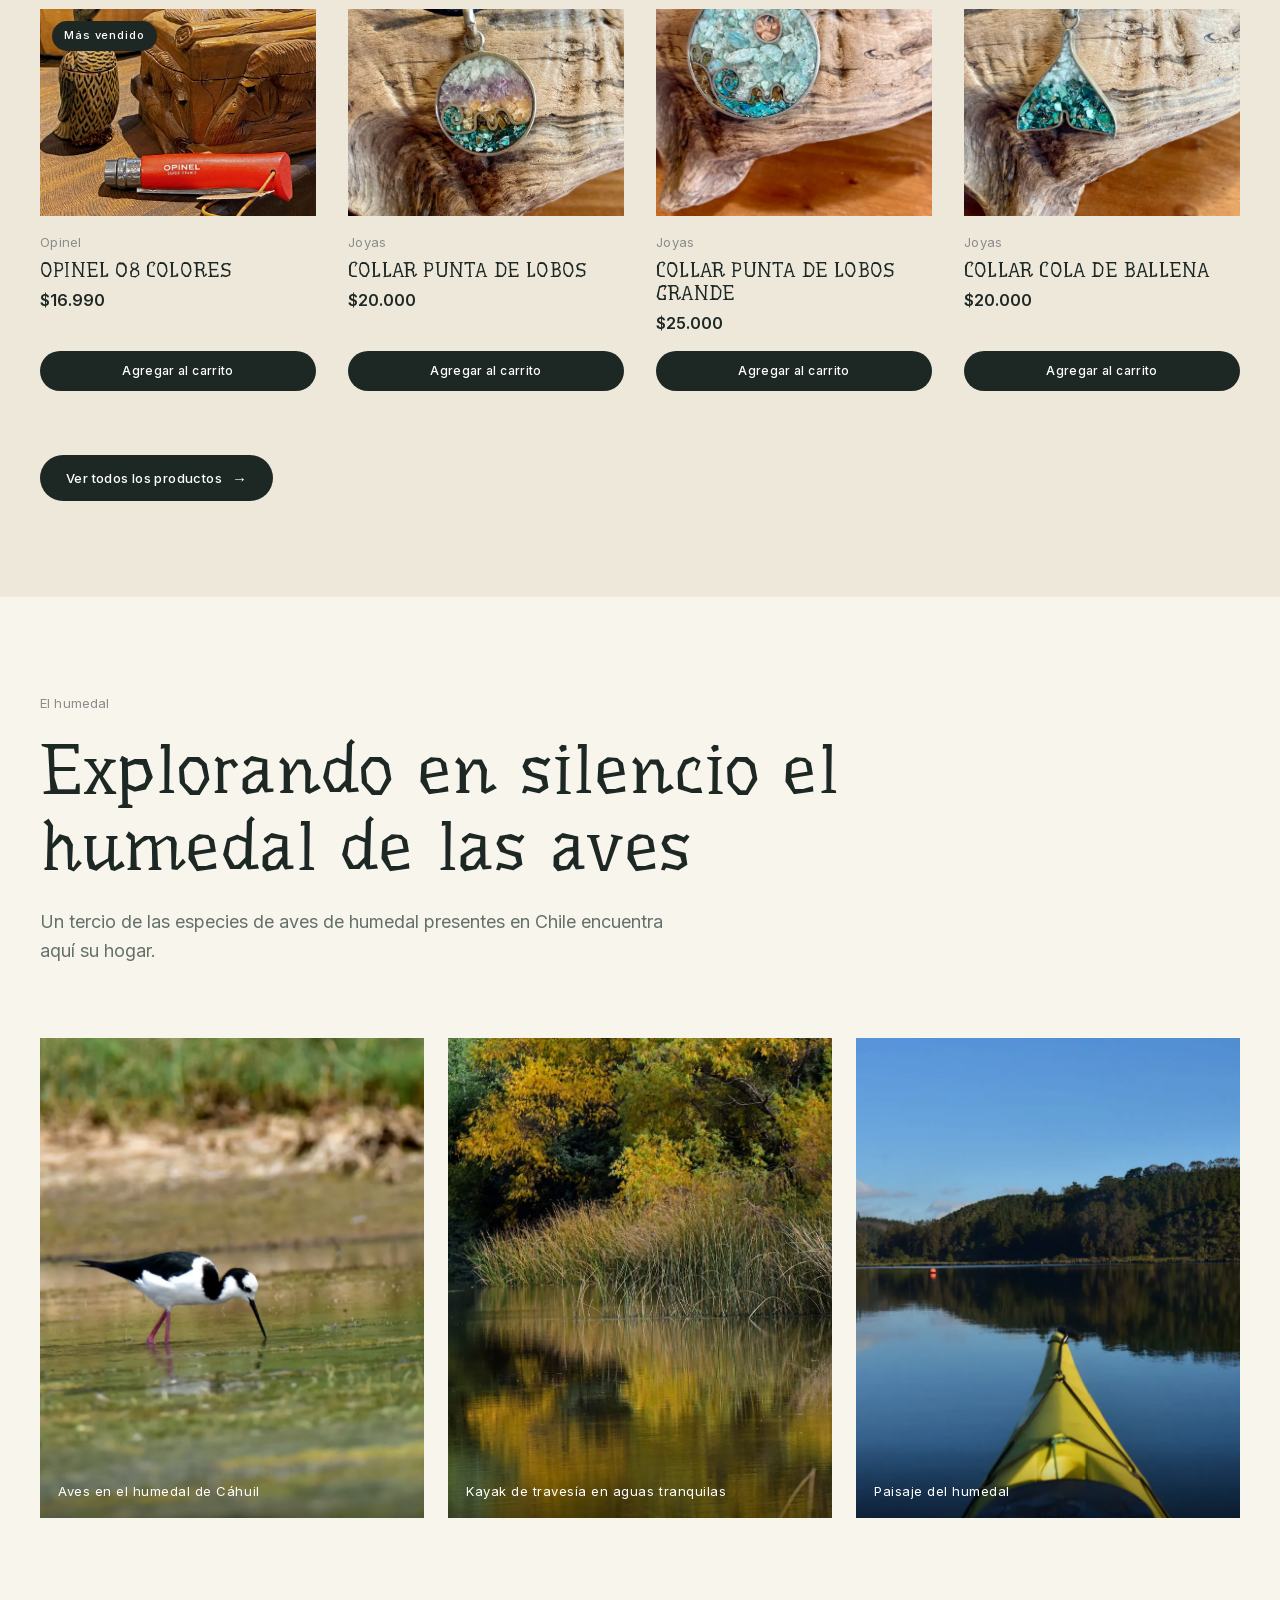
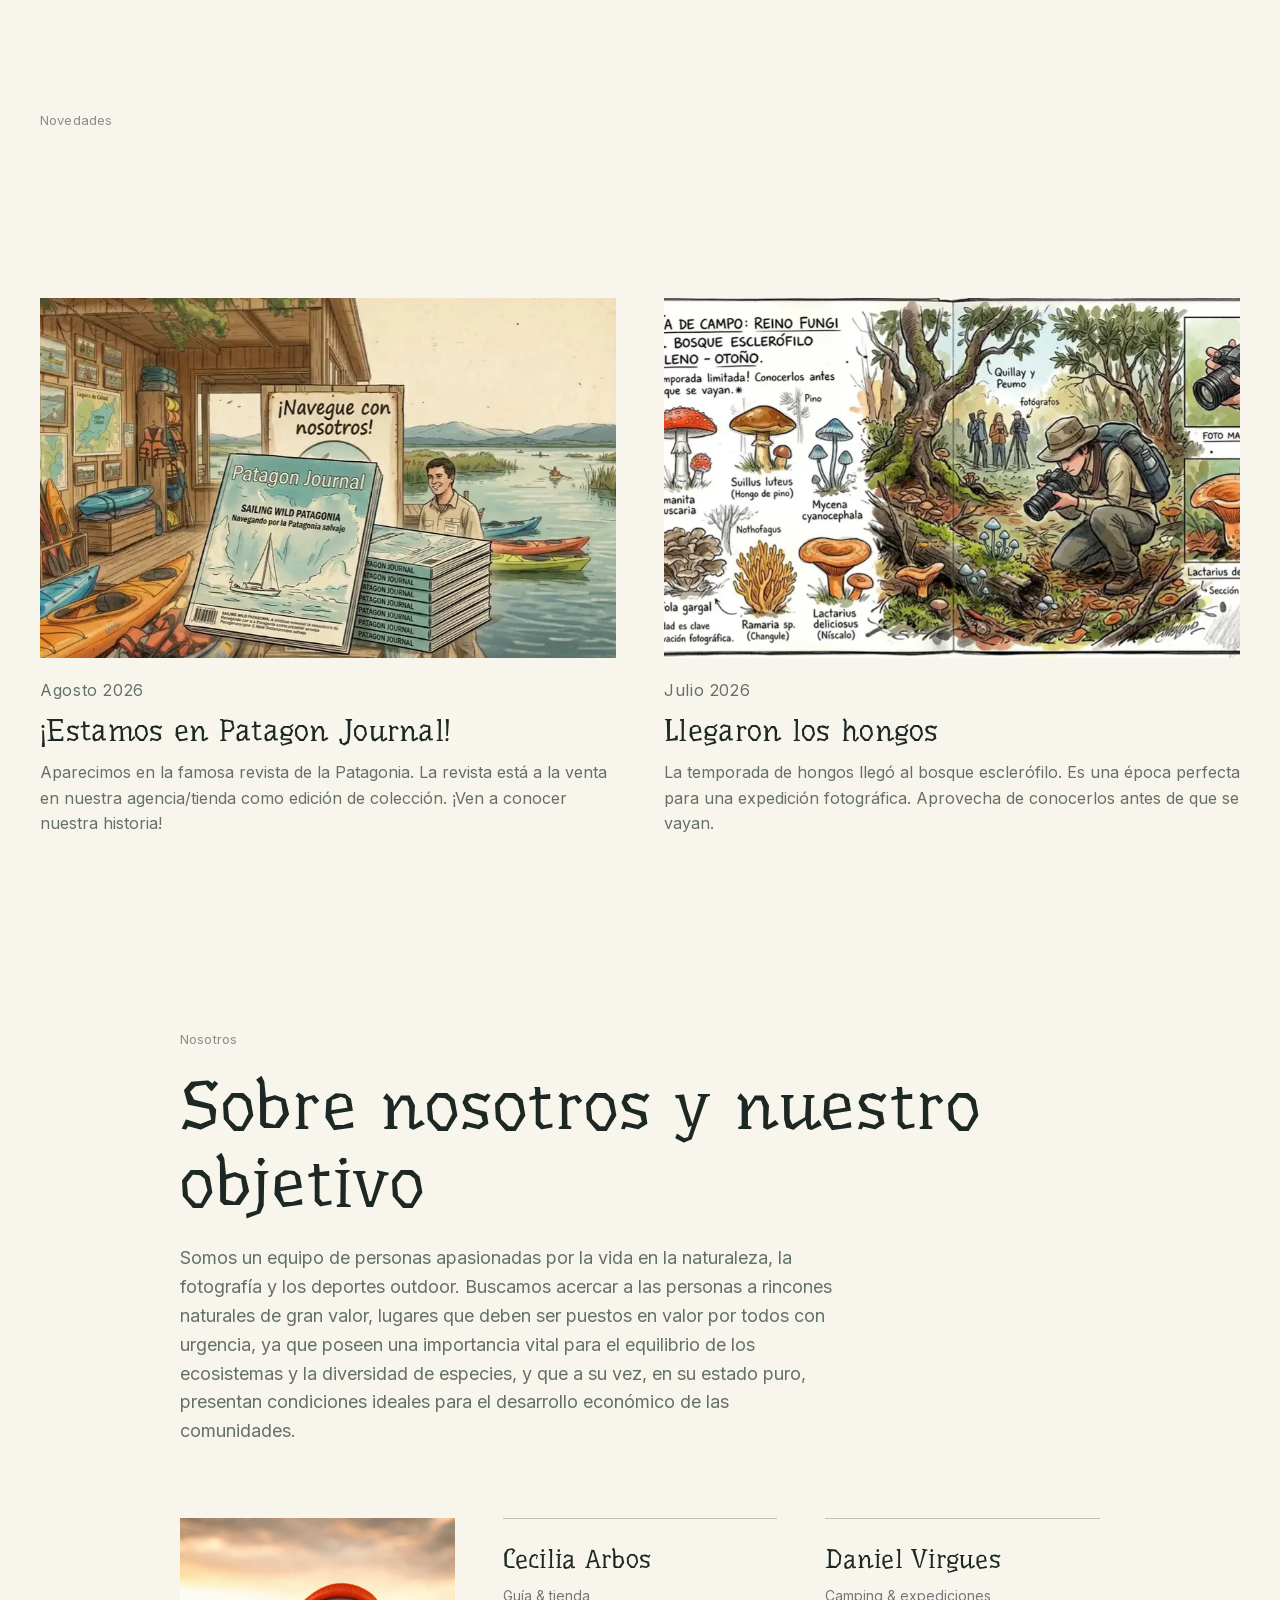
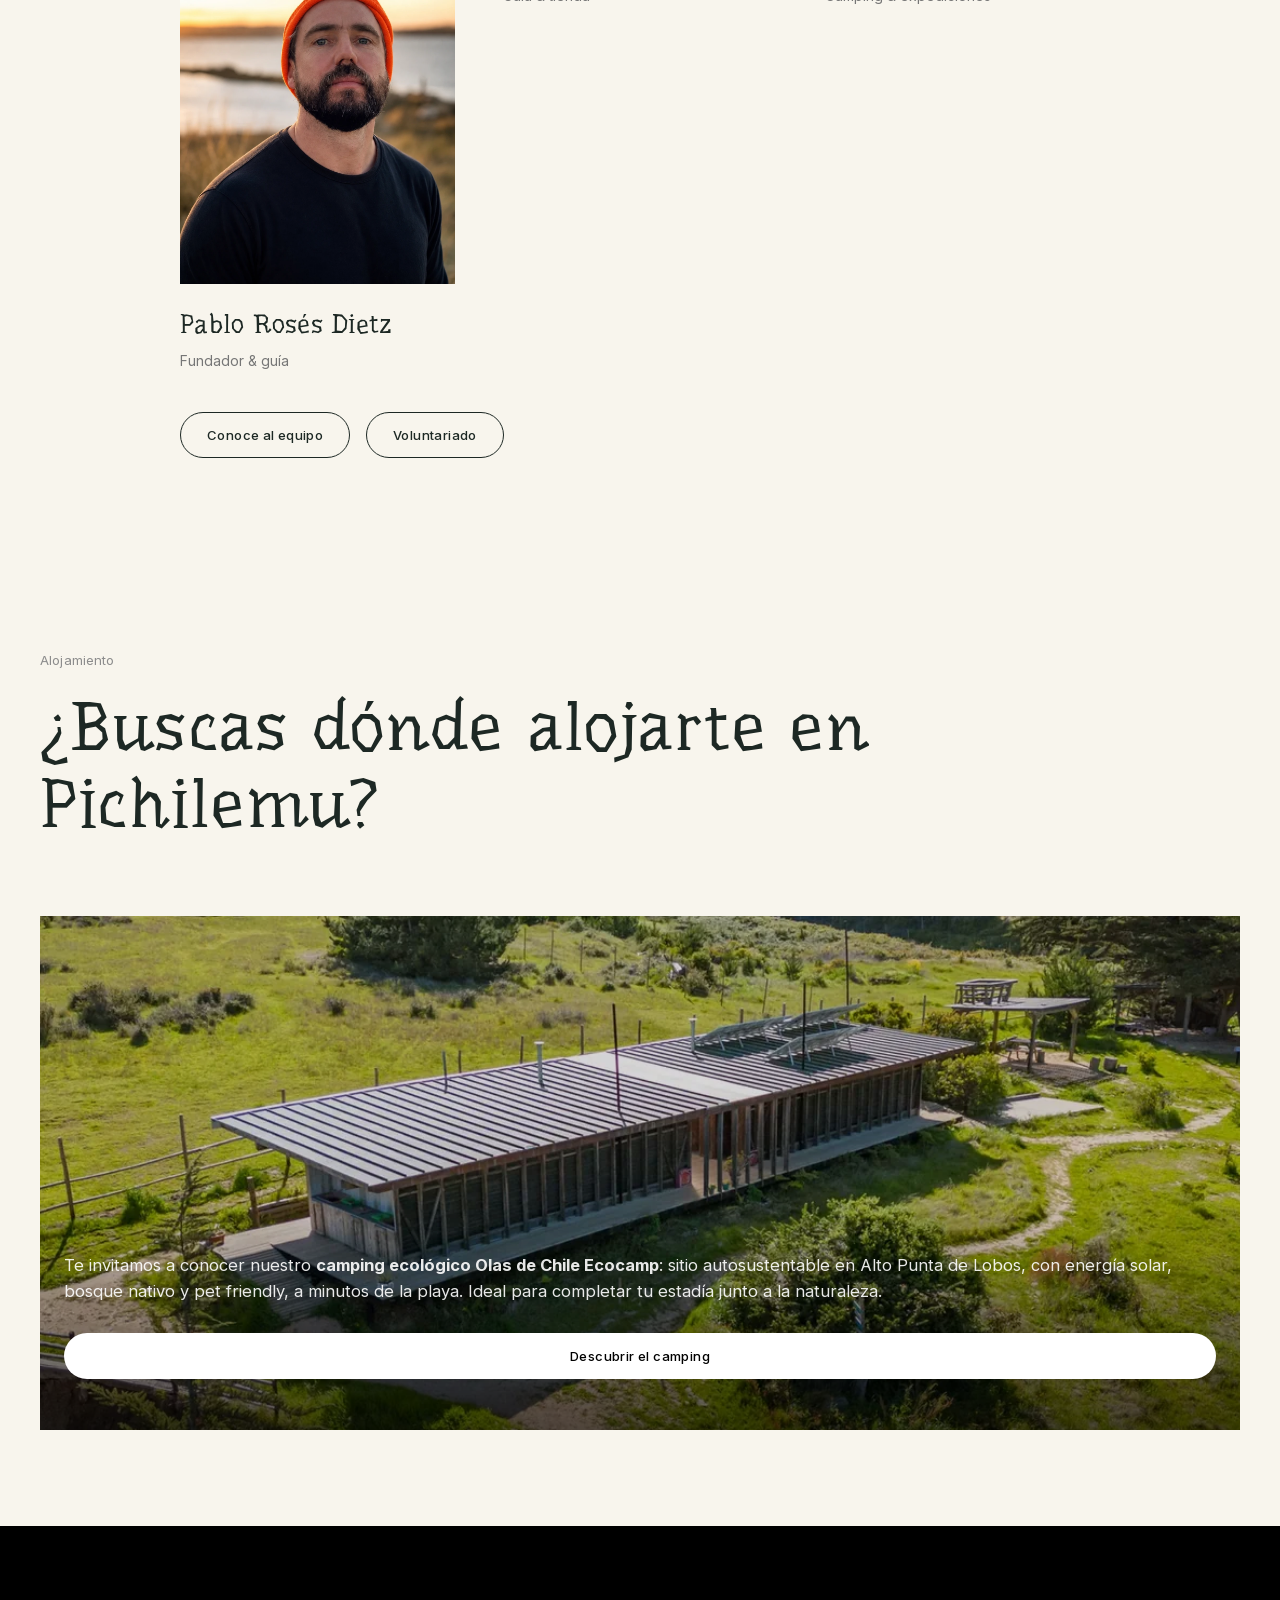
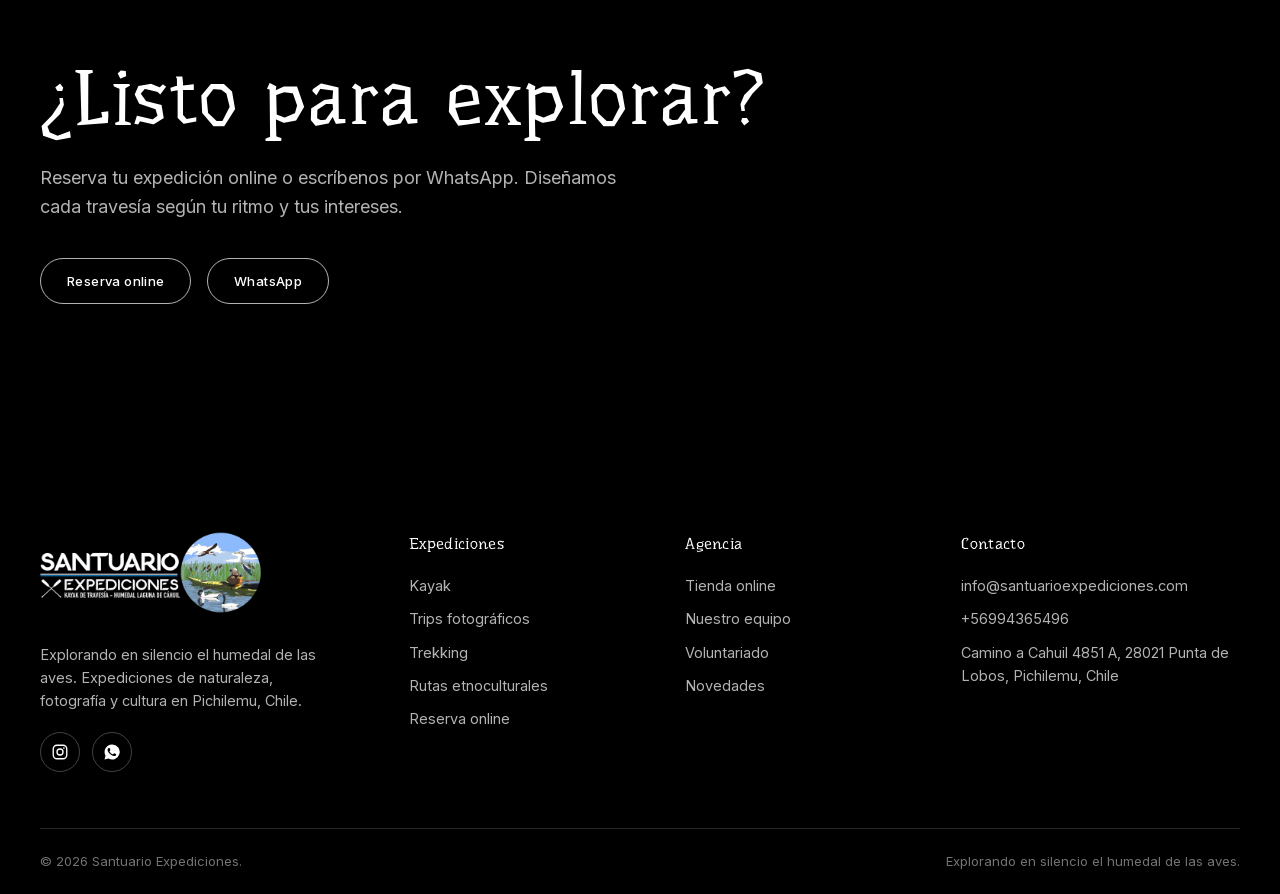
==== commit 4b7f53fa: "Use static Safari hero and simplify title reveals" ====
--- a/index.html
+++ b/index.html
@@ -25,8 +25,16 @@
   <link rel="apple-touch-icon" sizes="180x180" href="assets/favicons/apple-touch-icon.png">
   <link rel="manifest" href="site.webmanifest">
   <meta name="theme-color" content="#faf5ec">
+  <script>
+    (function () {
+      var ua = navigator.userAgent;
+      if (/Safari/i.test(ua) && !/Chrome|Chromium|CriOS|Edg|OPR|Firefox|FxiOS/i.test(ua)) {
+        document.documentElement.classList.add("is-safari");
+      }
+    })();
+  </script>
   <link rel="stylesheet" href="css/style.css">
-  <link rel="stylesheet" href="css/s1lex.css?v=20260817-5">
+  <link rel="stylesheet" href="css/s1lex.css?v=20260817-6">
 </head>
 <body>
   <div id="headerSlot"></div>
@@ -35,8 +43,8 @@
     <!-- ============ HERO — full-bleed video + caption ============ -->
     <section class="s1-hero" aria-label="Santuario Expediciones">
       <div class="s1-hero__media">
-        <!-- La source desktop est présente dès le parsing : Safari peut ainsi lancer la vidéo sans afficher de poster ni de bouton Play. JS choisit ensuite la version mobile si nécessaire. -->
-        <video src="assets/video/hero-3.web.mp4" autoplay muted loop playsinline webkit-playsinline preload="auto" aria-hidden="true" tabindex="-1"></video>
+        <video autoplay muted loop playsinline webkit-playsinline preload="auto" aria-hidden="true" tabindex="-1"></video>
+        <img class="s1-hero__safari-fallback" src="assets/img/hero-safari.webp" alt="" aria-hidden="true">
       </div>
       <div class="s1-hero__scrim"></div>
       <div class="s1-hero__caption">
@@ -336,6 +344,6 @@
   <script src="js/i18n.js?v=20260817-2"></script>
   <script src="js/data.js?v=20260815-9"></script>
   <script src="js/main.js?v=20260815-9"></script>
-  <script src="js/s1lex.js?v=20260817-5"></script>
+  <script src="js/s1lex.js?v=20260817-6"></script>
 </body>
 </html>
--- a/css/s1lex.css
+++ b/css/s1lex.css
@@ -213,6 +213,9 @@
   display: none !important;
   -webkit-appearance: none;
 }
+.s1-hero__safari-fallback { display: none; }
+.is-safari .s1-hero__media video { display: none; }
+.is-safari .s1-hero__safari-fallback { display: block; }
 .s1-hero__scrim {
   position: absolute; inset: 0; z-index: 1;
   background: linear-gradient(180deg, rgba(0,0,0,0.45) 0%, rgba(0,0,0,0.22) 45%, rgba(0,0,0,0.72) 100%);
@@ -833,6 +836,9 @@
    ============================================================ */
 
 /* ---------- Word-by-word headline reveal ---------- */
+#main h1.is-split-pending, #main h2.display.is-split-pending {
+  visibility: hidden;
+}
 #main h1 .w, #main h2.display .w {
   display: inline-block;
   overflow: hidden;
@@ -856,12 +862,7 @@
   gap: 12px;
 }
 .eyebrow--line::before {
-  content: "0" counter(s1sec);
-  font-family: var(--font-display);
-  font-size: 13px;
-  letter-spacing: 0.12em;
-  color: var(--gray);
-  font-variant-numeric: tabular-nums;
+  display: none;
 }
 .eyebrow--line::after {
   content: "";
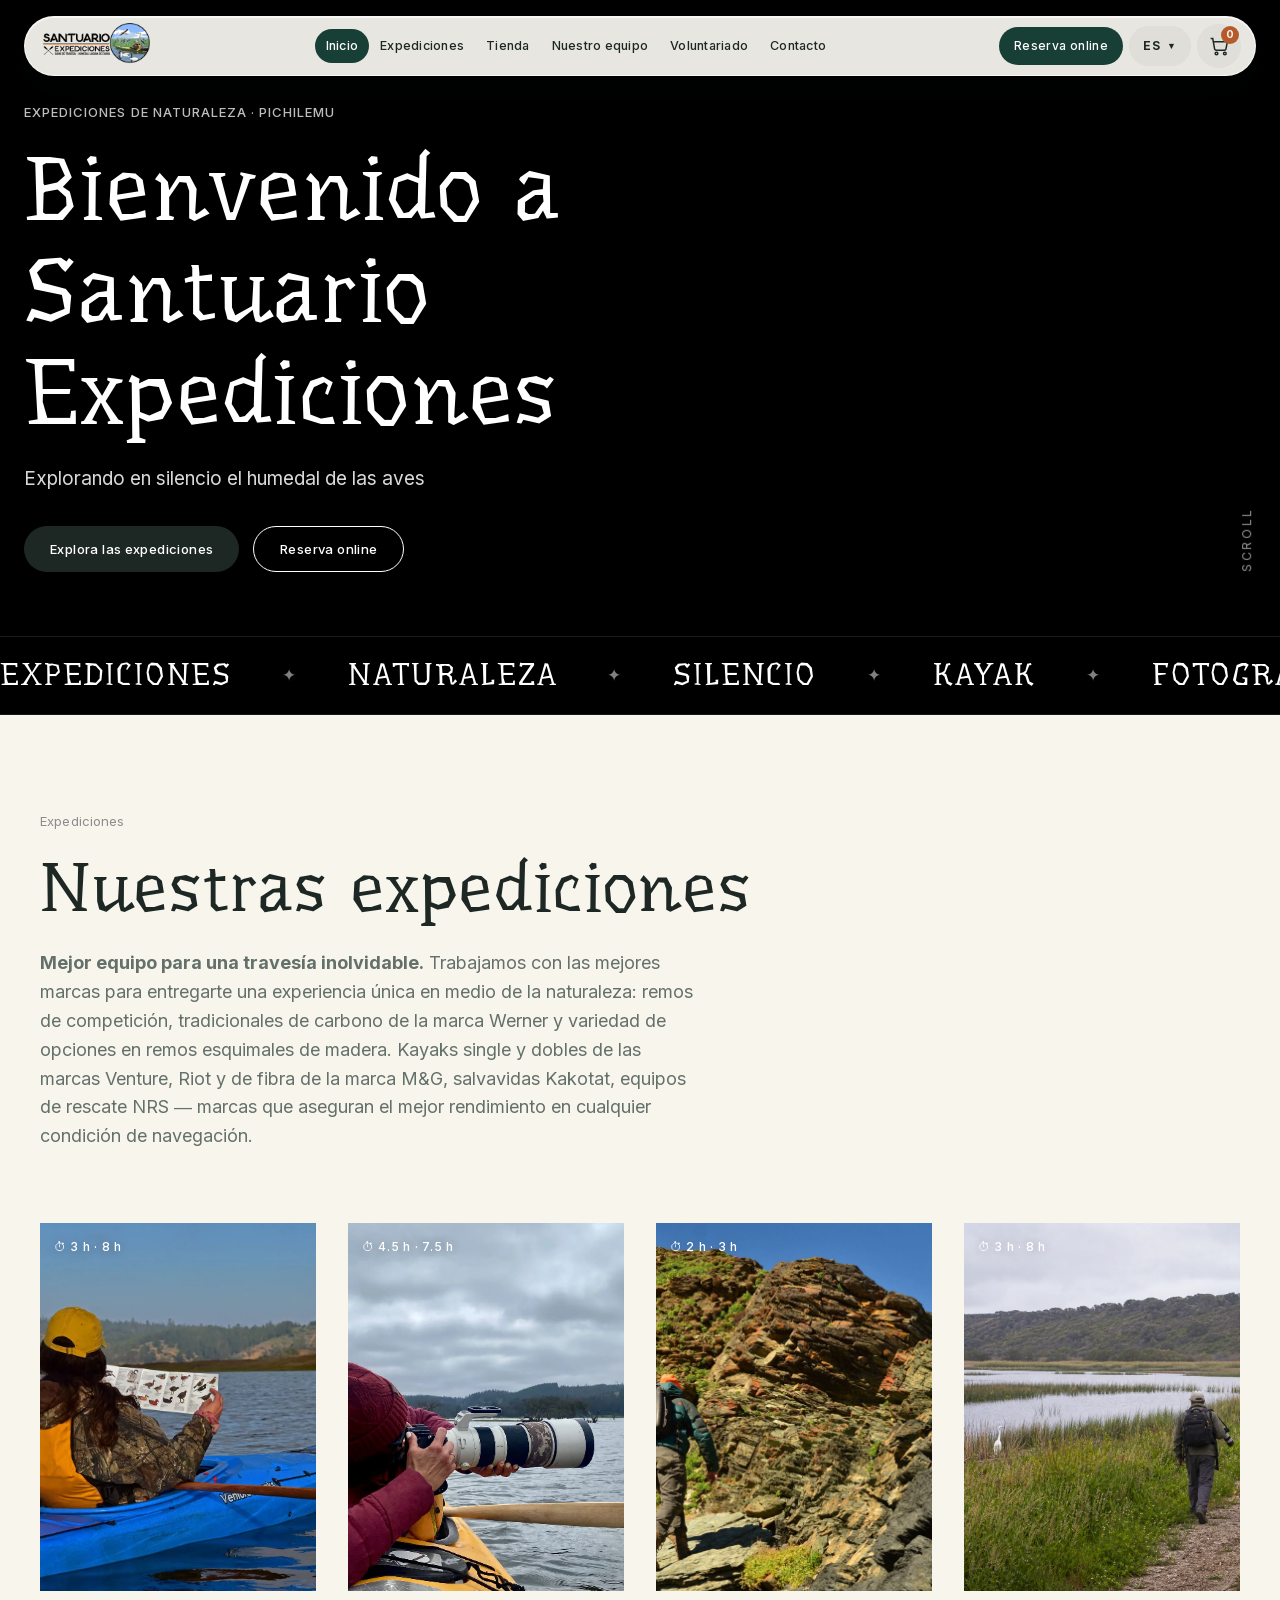
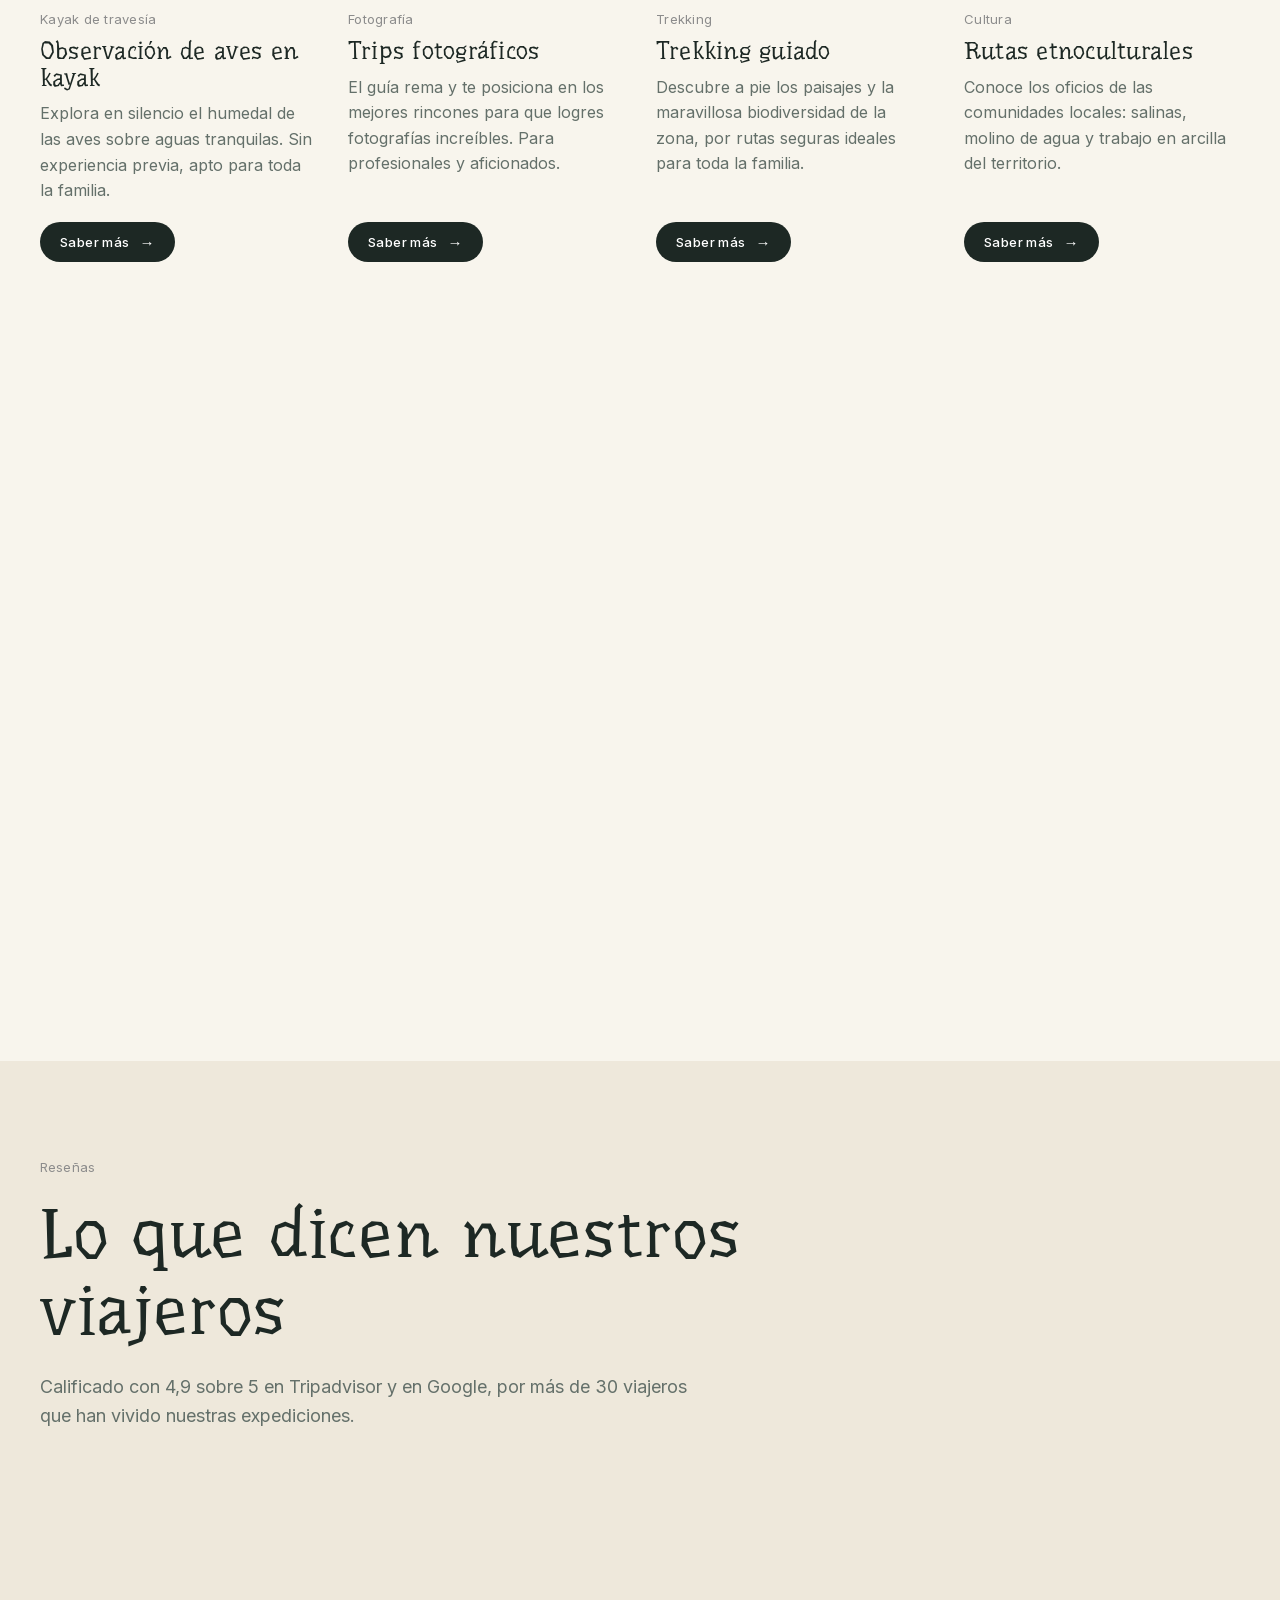
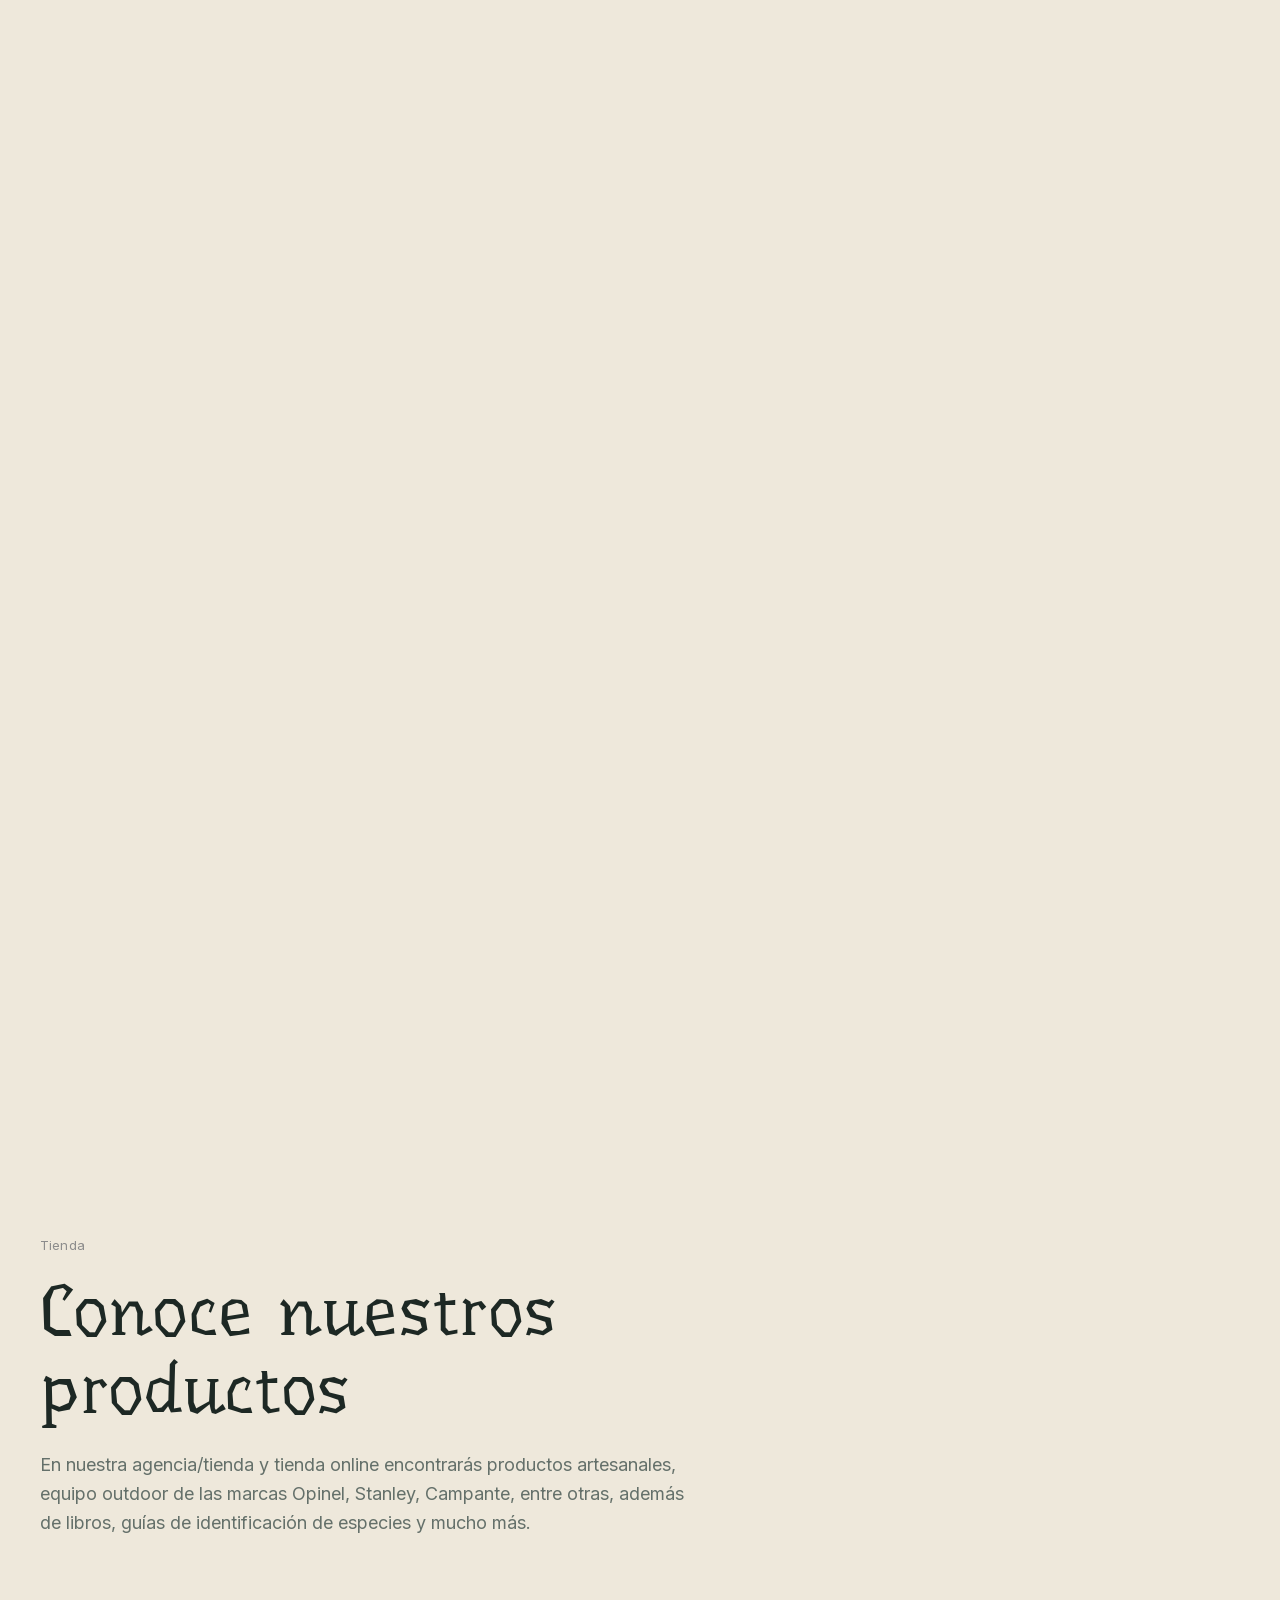
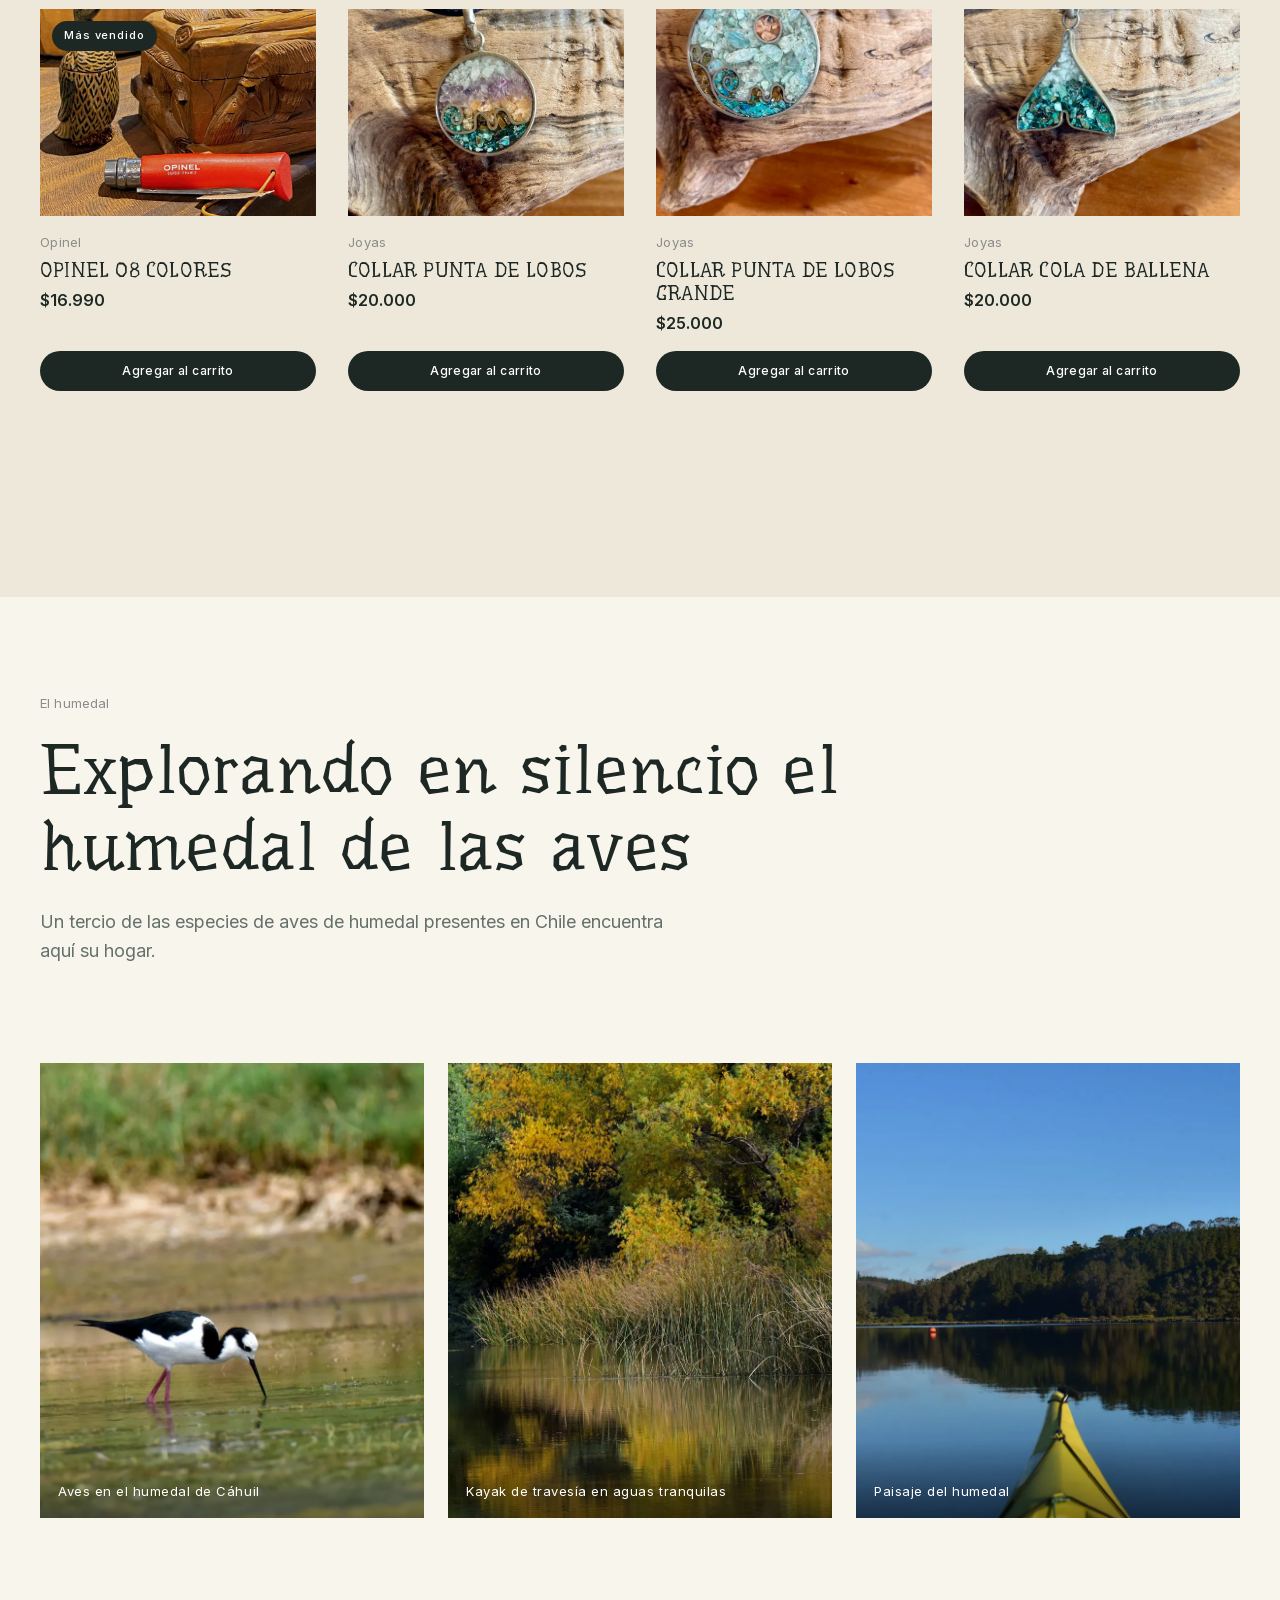
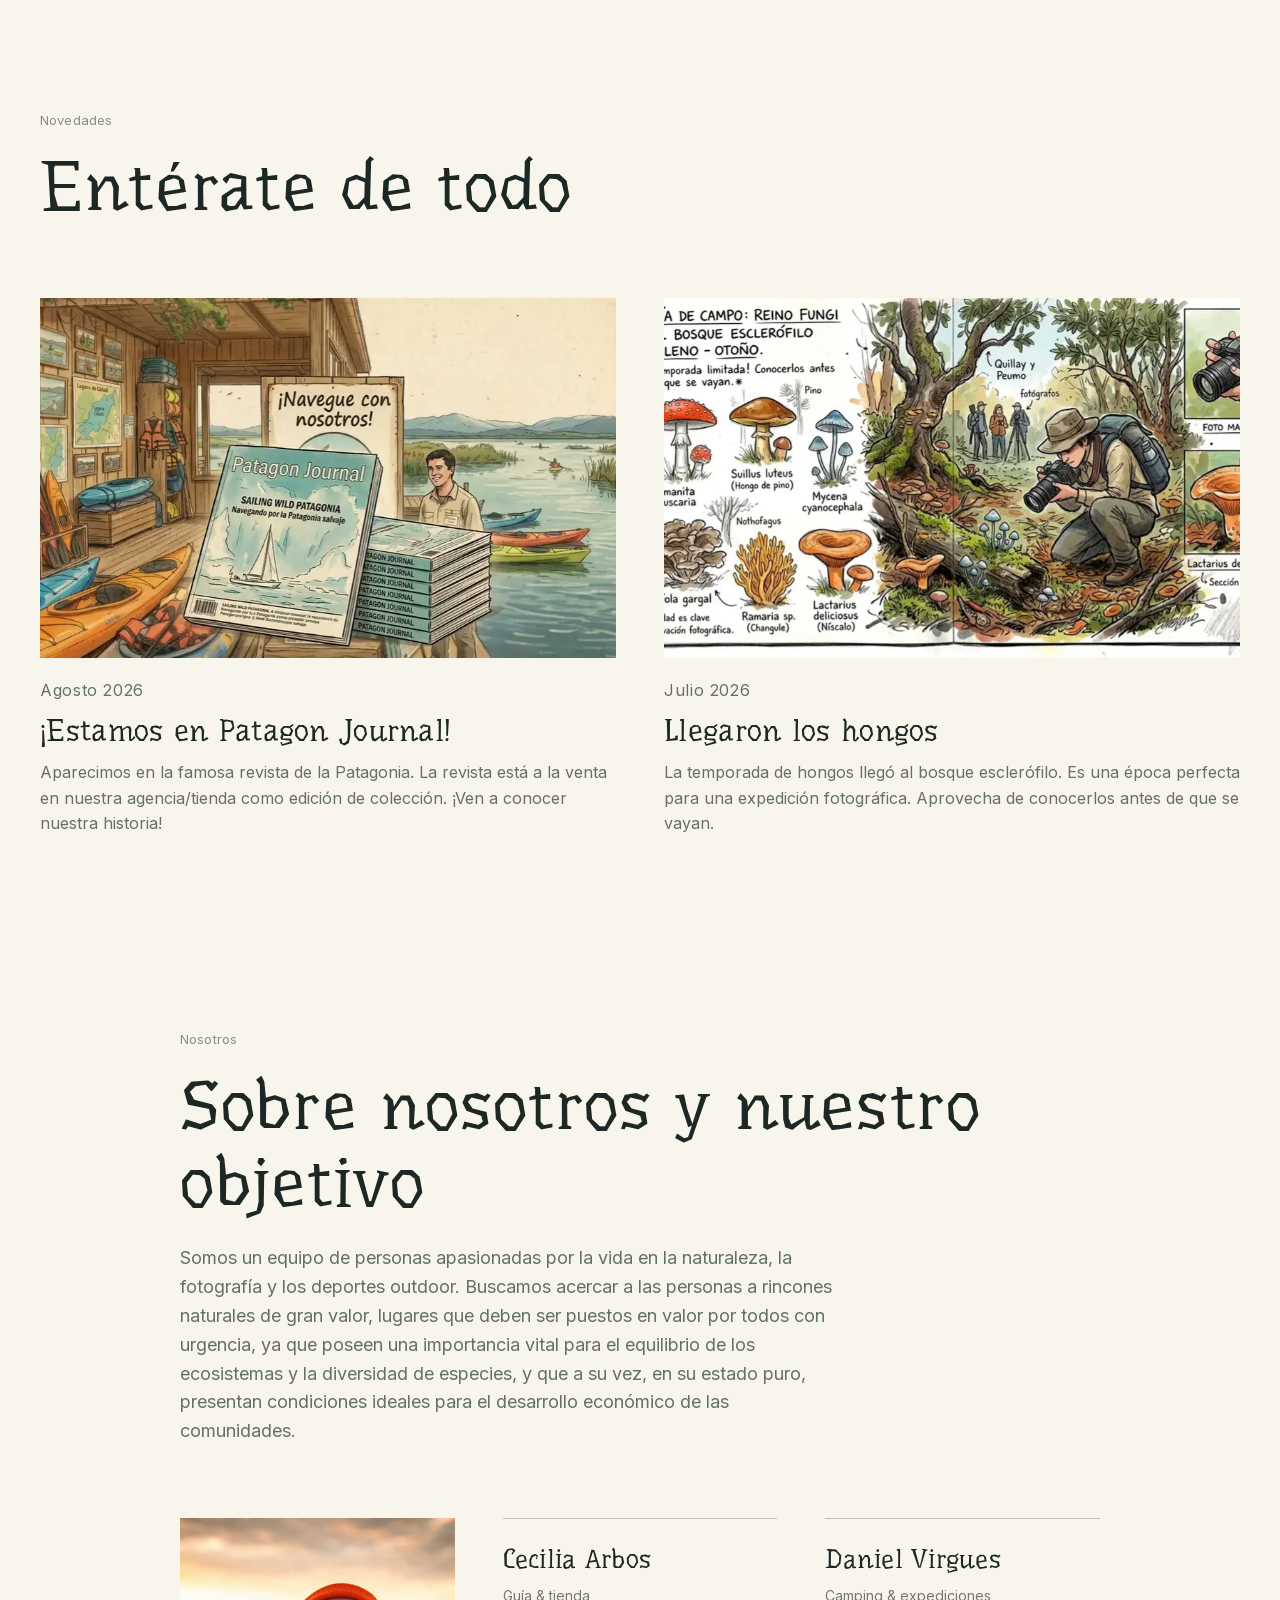
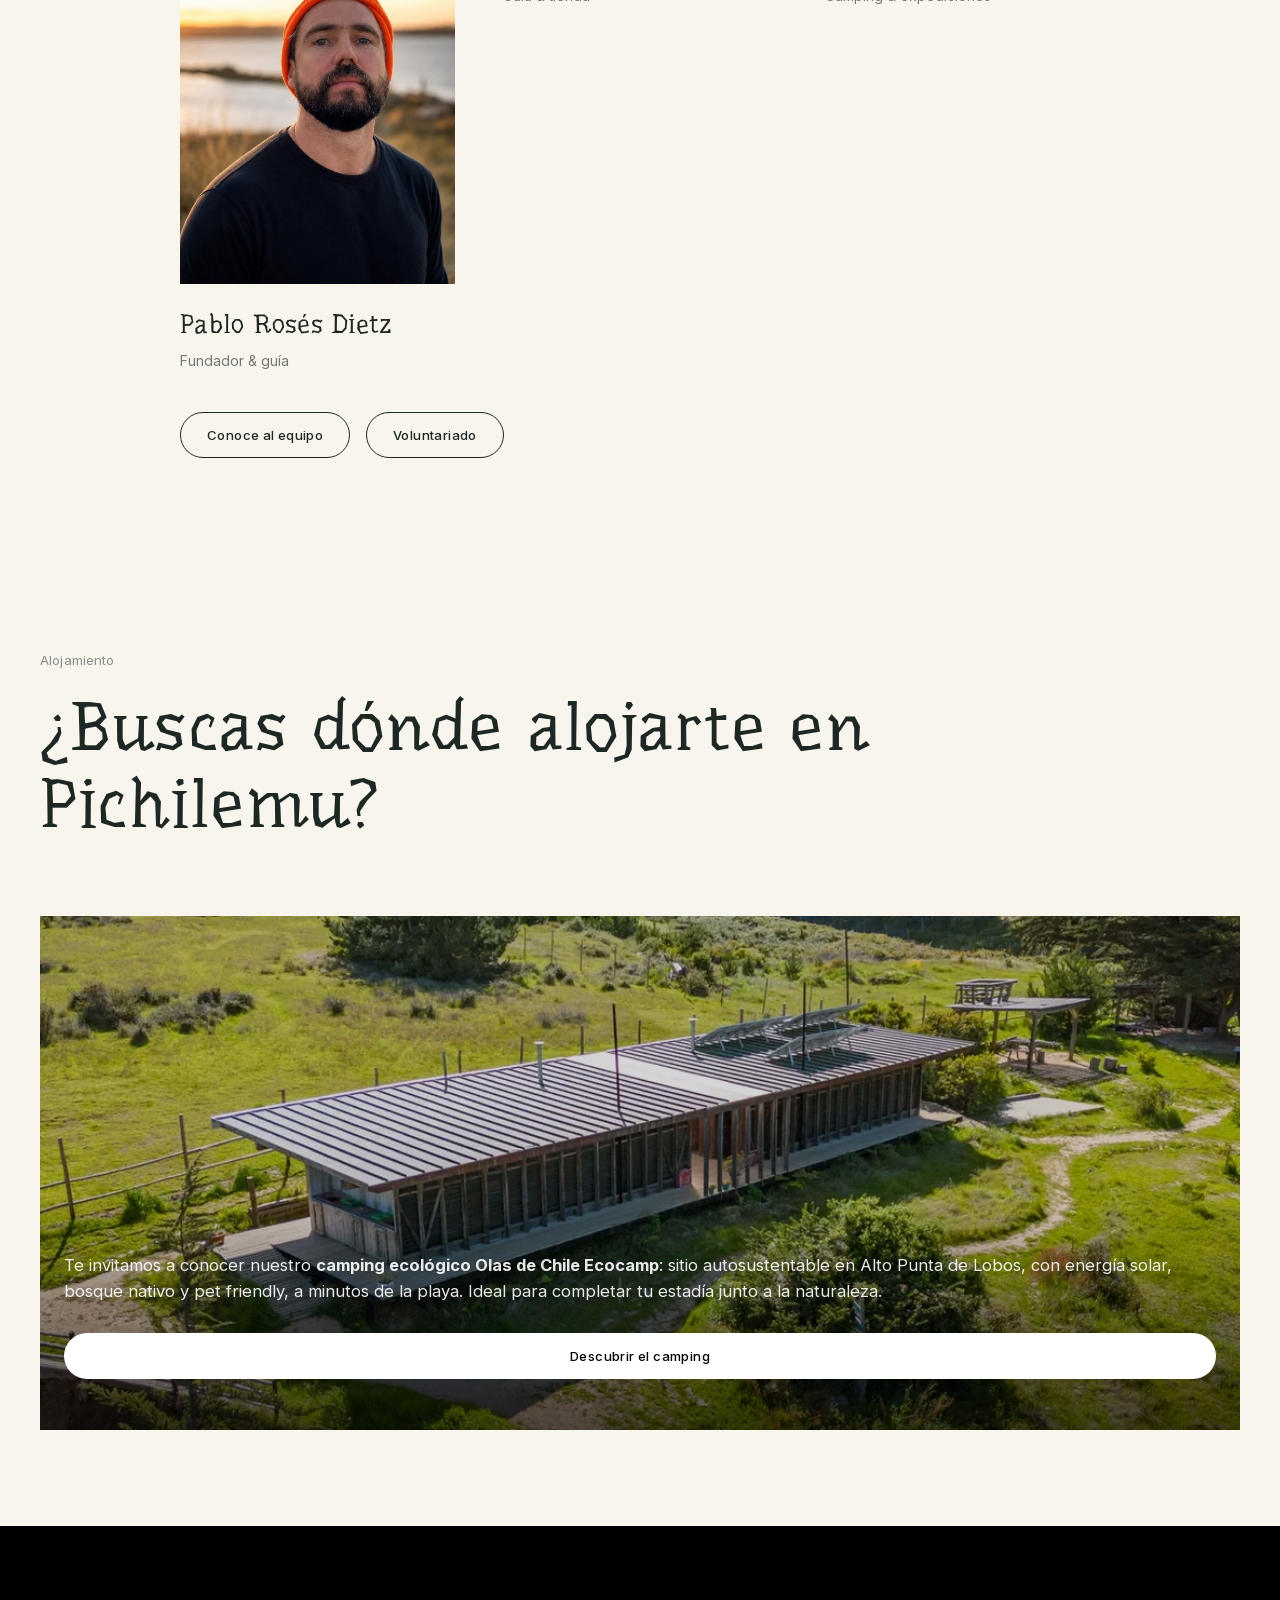
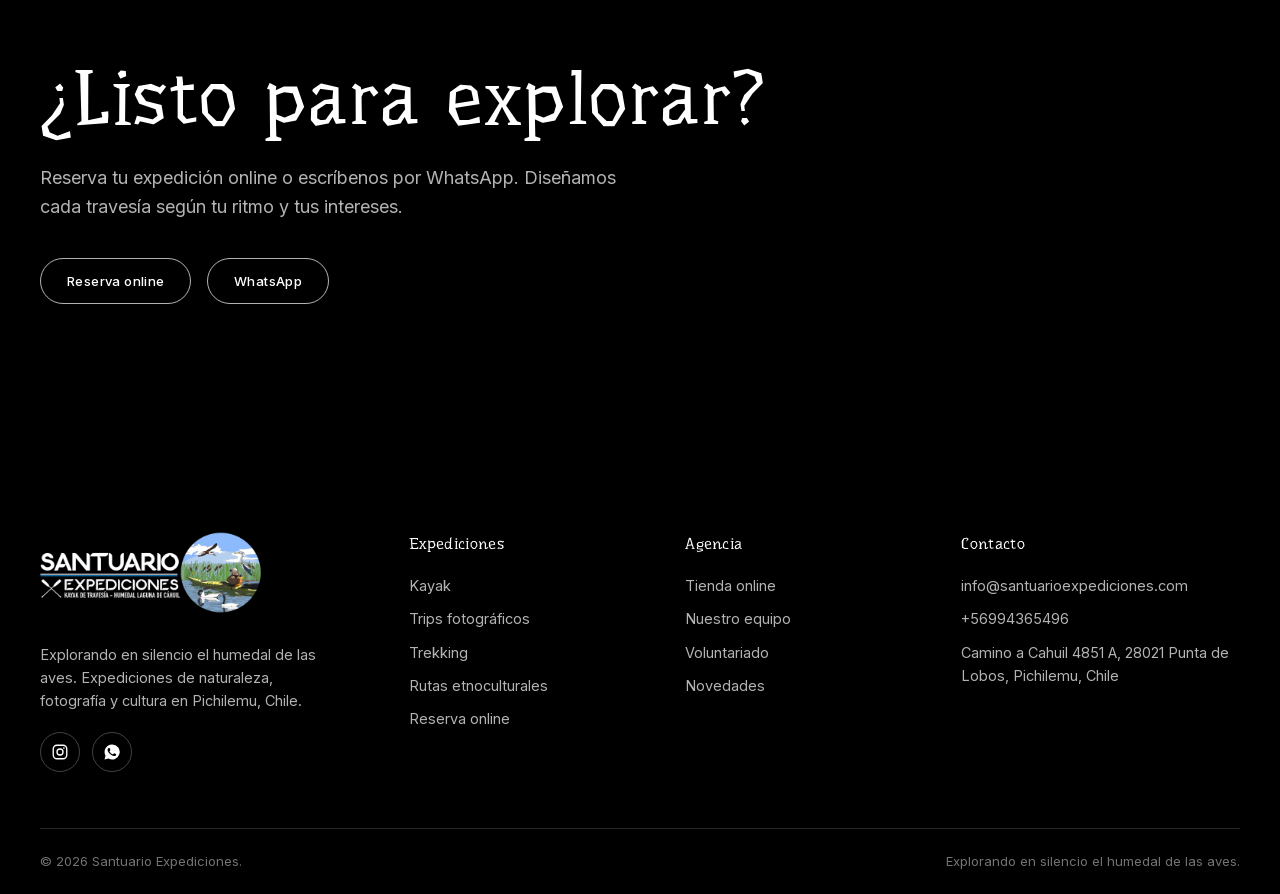
==== commit 774caa10: "Remove page title reveal animations" ====
--- a/index.html
+++ b/index.html
@@ -34,7 +34,7 @@
     })();
   </script>
   <link rel="stylesheet" href="css/style.css">
-  <link rel="stylesheet" href="css/s1lex.css?v=20260817-6">
+  <link rel="stylesheet" href="css/s1lex.css?v=20260817-7">
 </head>
 <body>
   <div id="headerSlot"></div>
@@ -344,6 +344,6 @@
   <script src="js/i18n.js?v=20260817-2"></script>
   <script src="js/data.js?v=20260815-9"></script>
   <script src="js/main.js?v=20260815-9"></script>
-  <script src="js/s1lex.js?v=20260817-6"></script>
+  <script src="js/s1lex.js?v=20260817-7"></script>
 </body>
 </html>
--- a/css/s1lex.css
+++ b/css/s1lex.css
@@ -835,24 +835,6 @@
    s1lex micro-interactions (js/s1lex.js)
    ============================================================ */
 
-/* ---------- Word-by-word headline reveal ---------- */
-#main h1.is-split-pending, #main h2.display.is-split-pending {
-  visibility: hidden;
-}
-#main h1 .w, #main h2.display .w {
-  display: inline-block;
-  overflow: hidden;
-  vertical-align: bottom;
-}
-#main h1 .w-in, #main h2.display .w-in {
-  display: inline-block;
-  transform: translateY(115%);
-  transition: transform 0.7s cubic-bezier(0.22, 1, 0.36, 1) calc(var(--i, 0) * 42ms);
-}
-#main h1.is-in .w-in, #main h2.display.is-in .w-in {
-  transform: translateY(0);
-}
-
 /* ---------- Eyebrow micro-detail: index number + short rule ---------- */
 #main { counter-reset: s1sec; }
 .section { counter-increment: s1sec; }
@@ -998,7 +980,6 @@
 
 /* ---------- Reduced motion global ---------- */
 @media (prefers-reduced-motion: reduce) {
-  #main h1 .w-in, #main h2.display .w-in { transform: none; transition: none; }
   .s1-marquee__track { animation: none; }
   .s1-marquee__star { animation: none; }
   .exp-card__media img.s1-parallax,
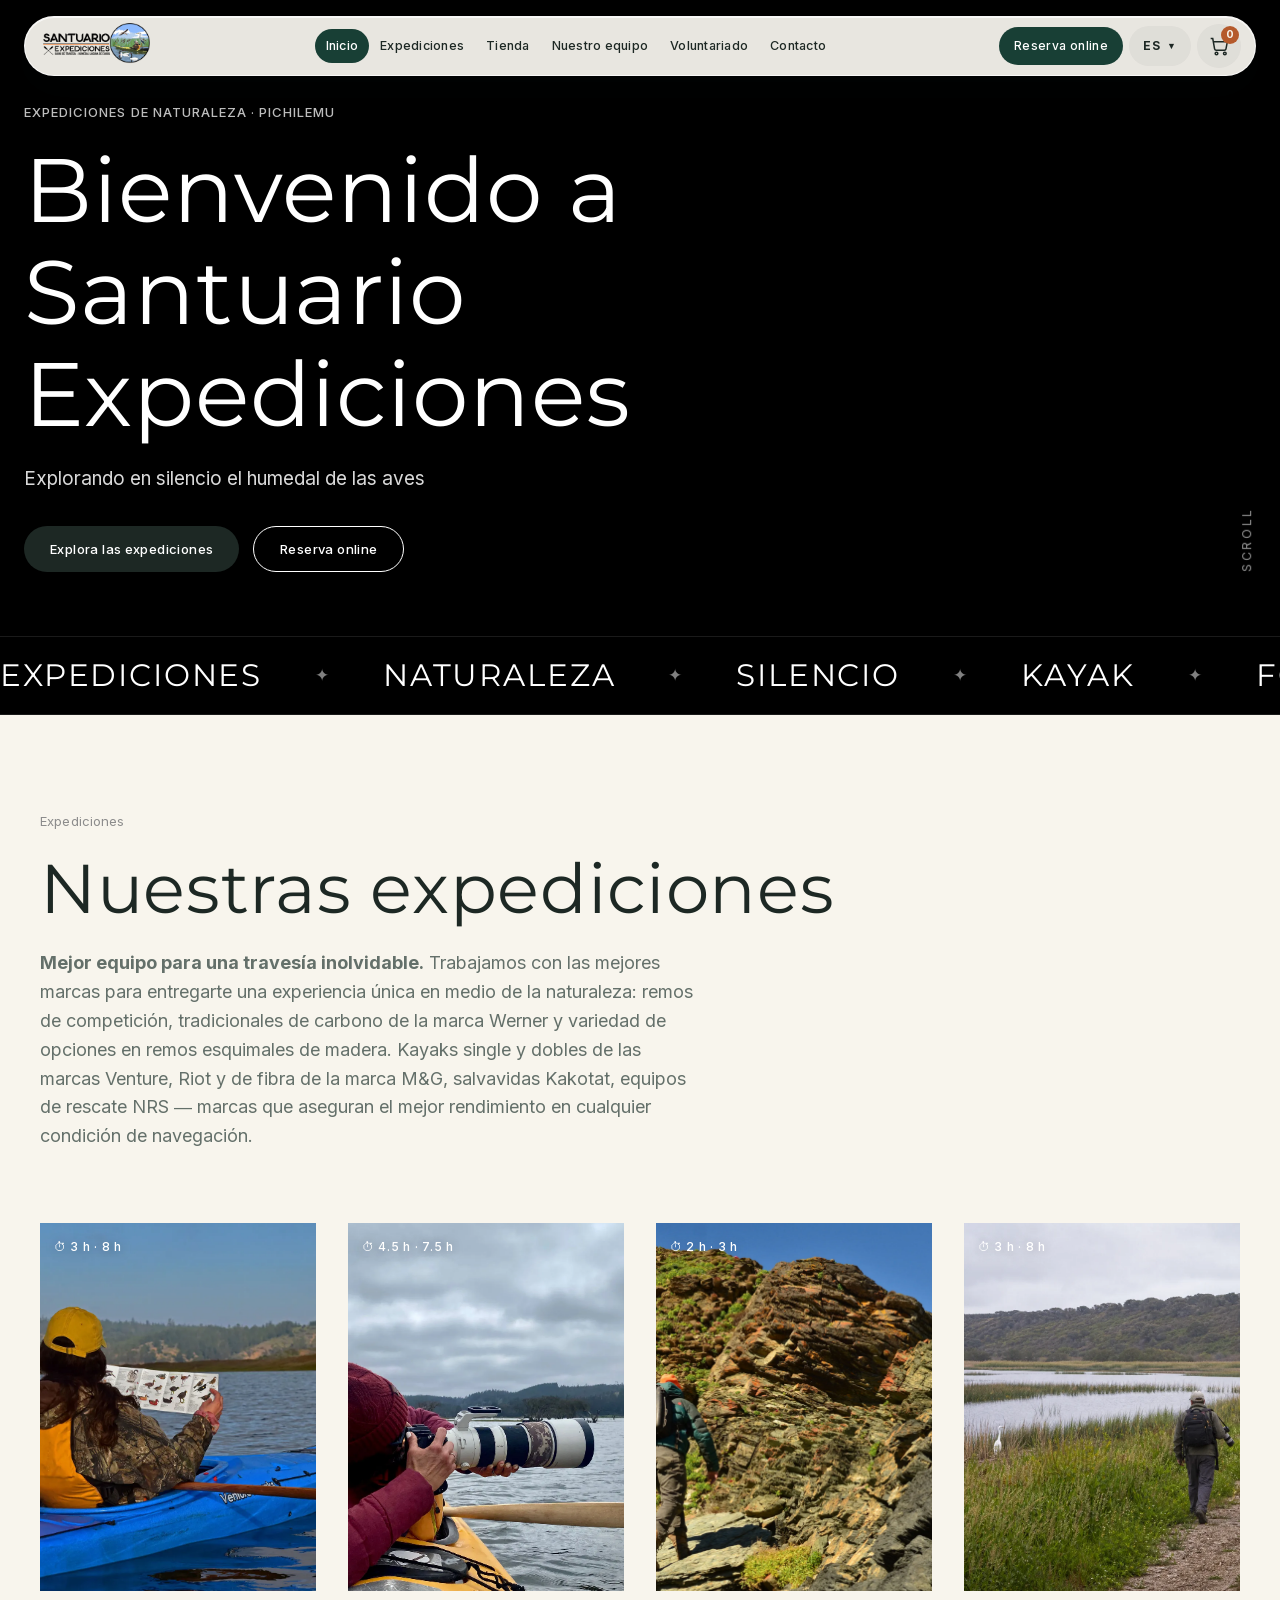
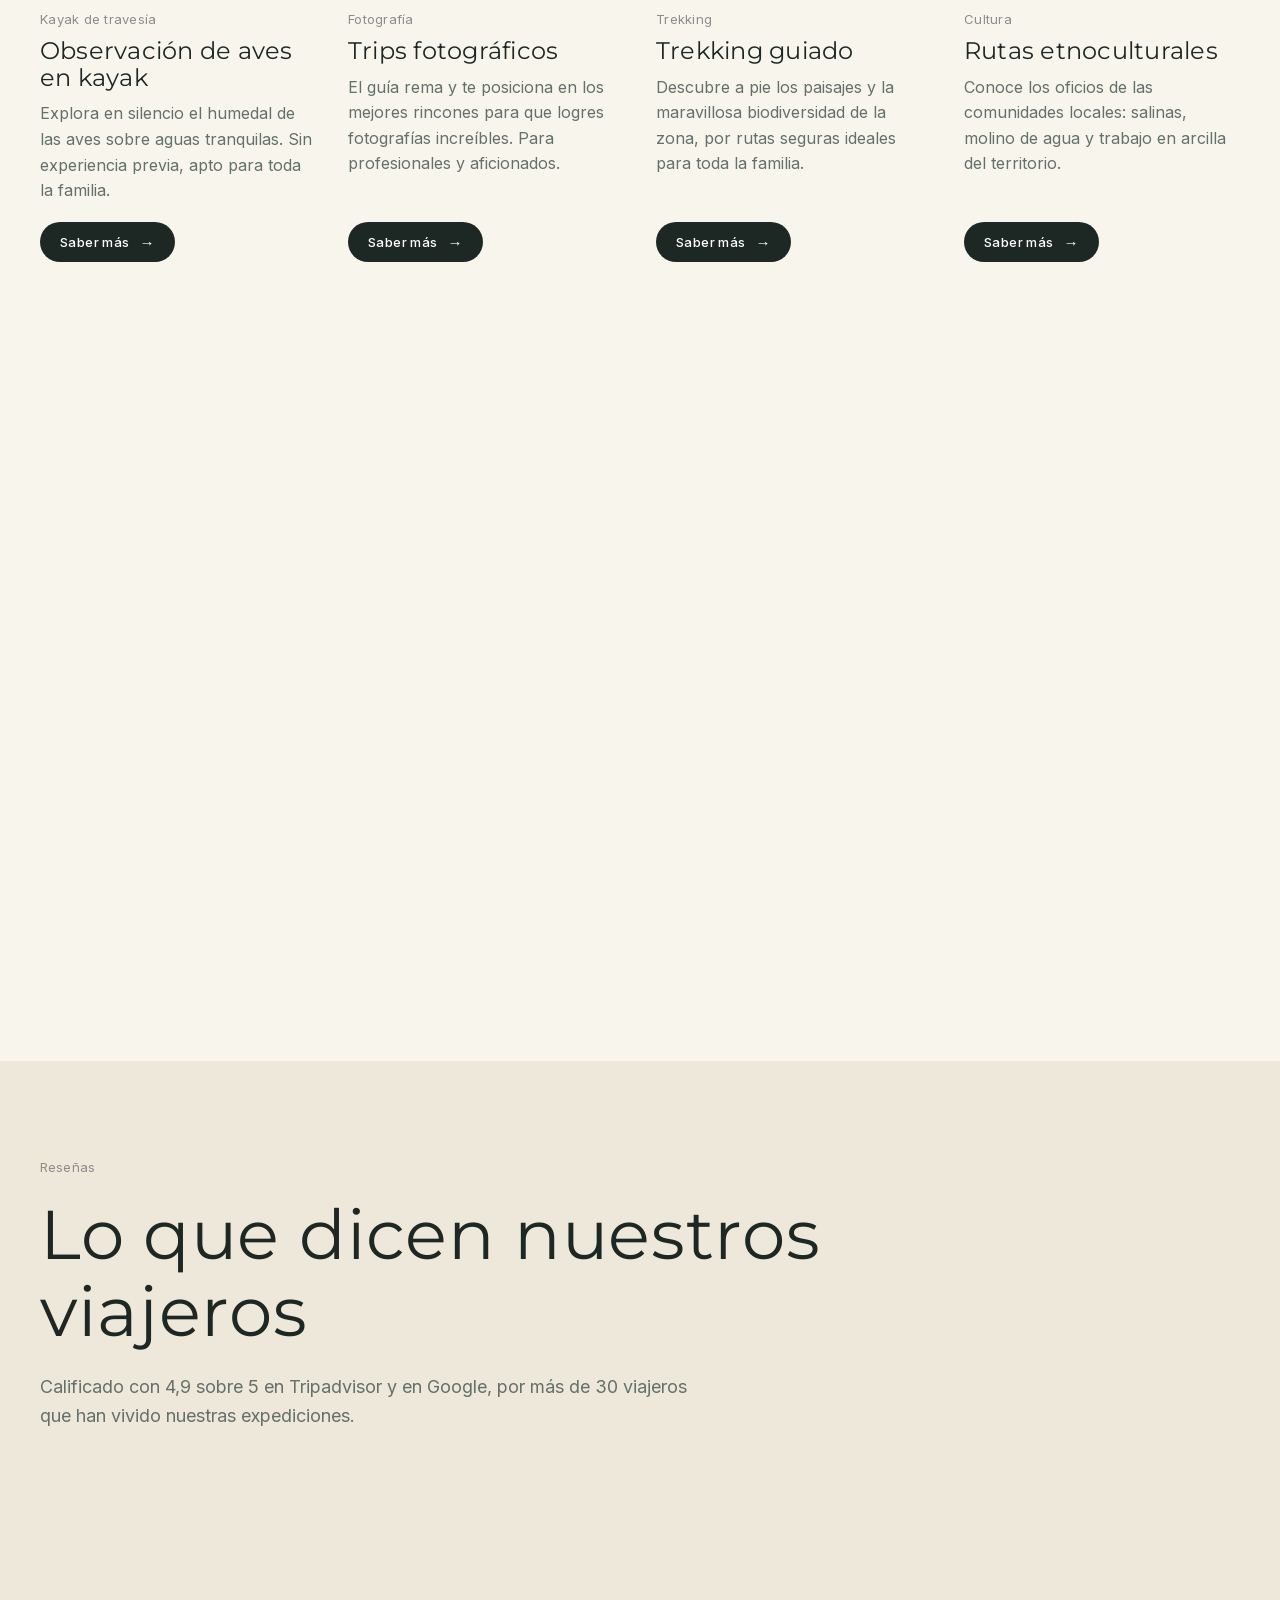
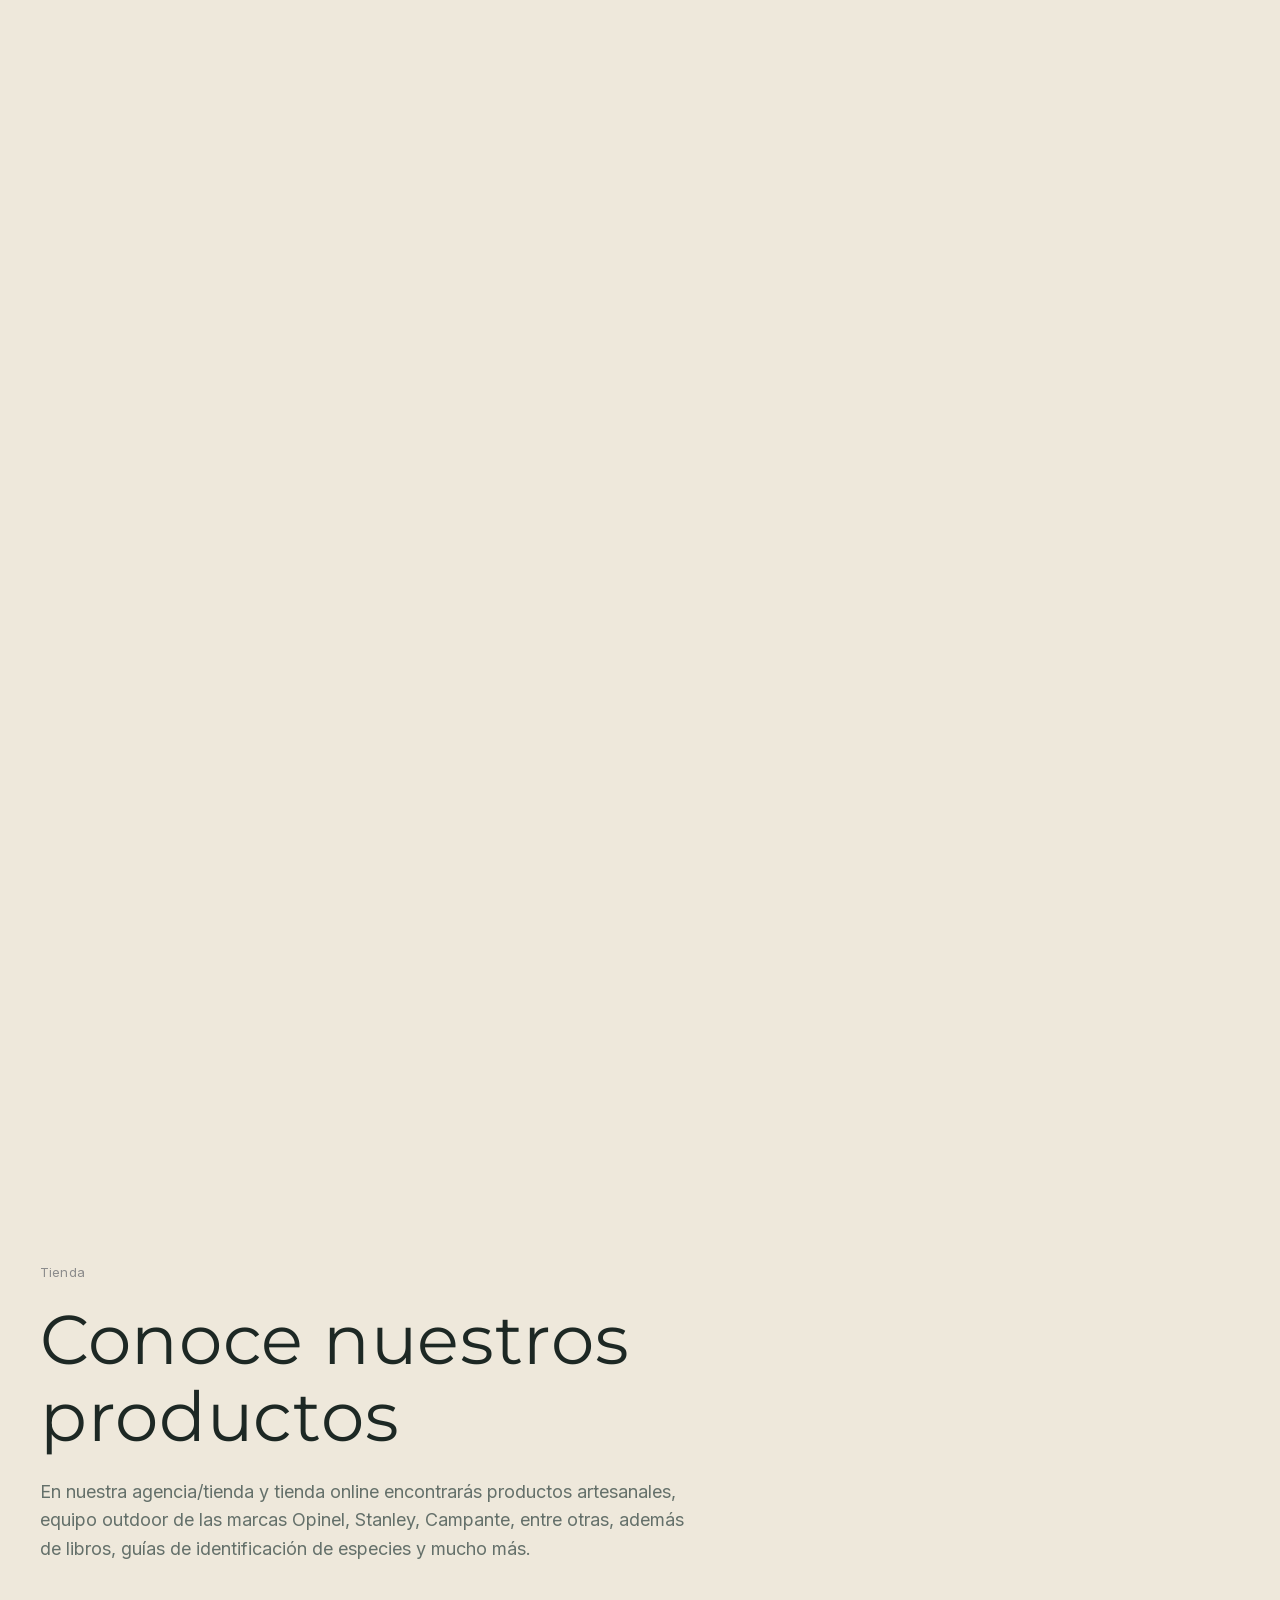
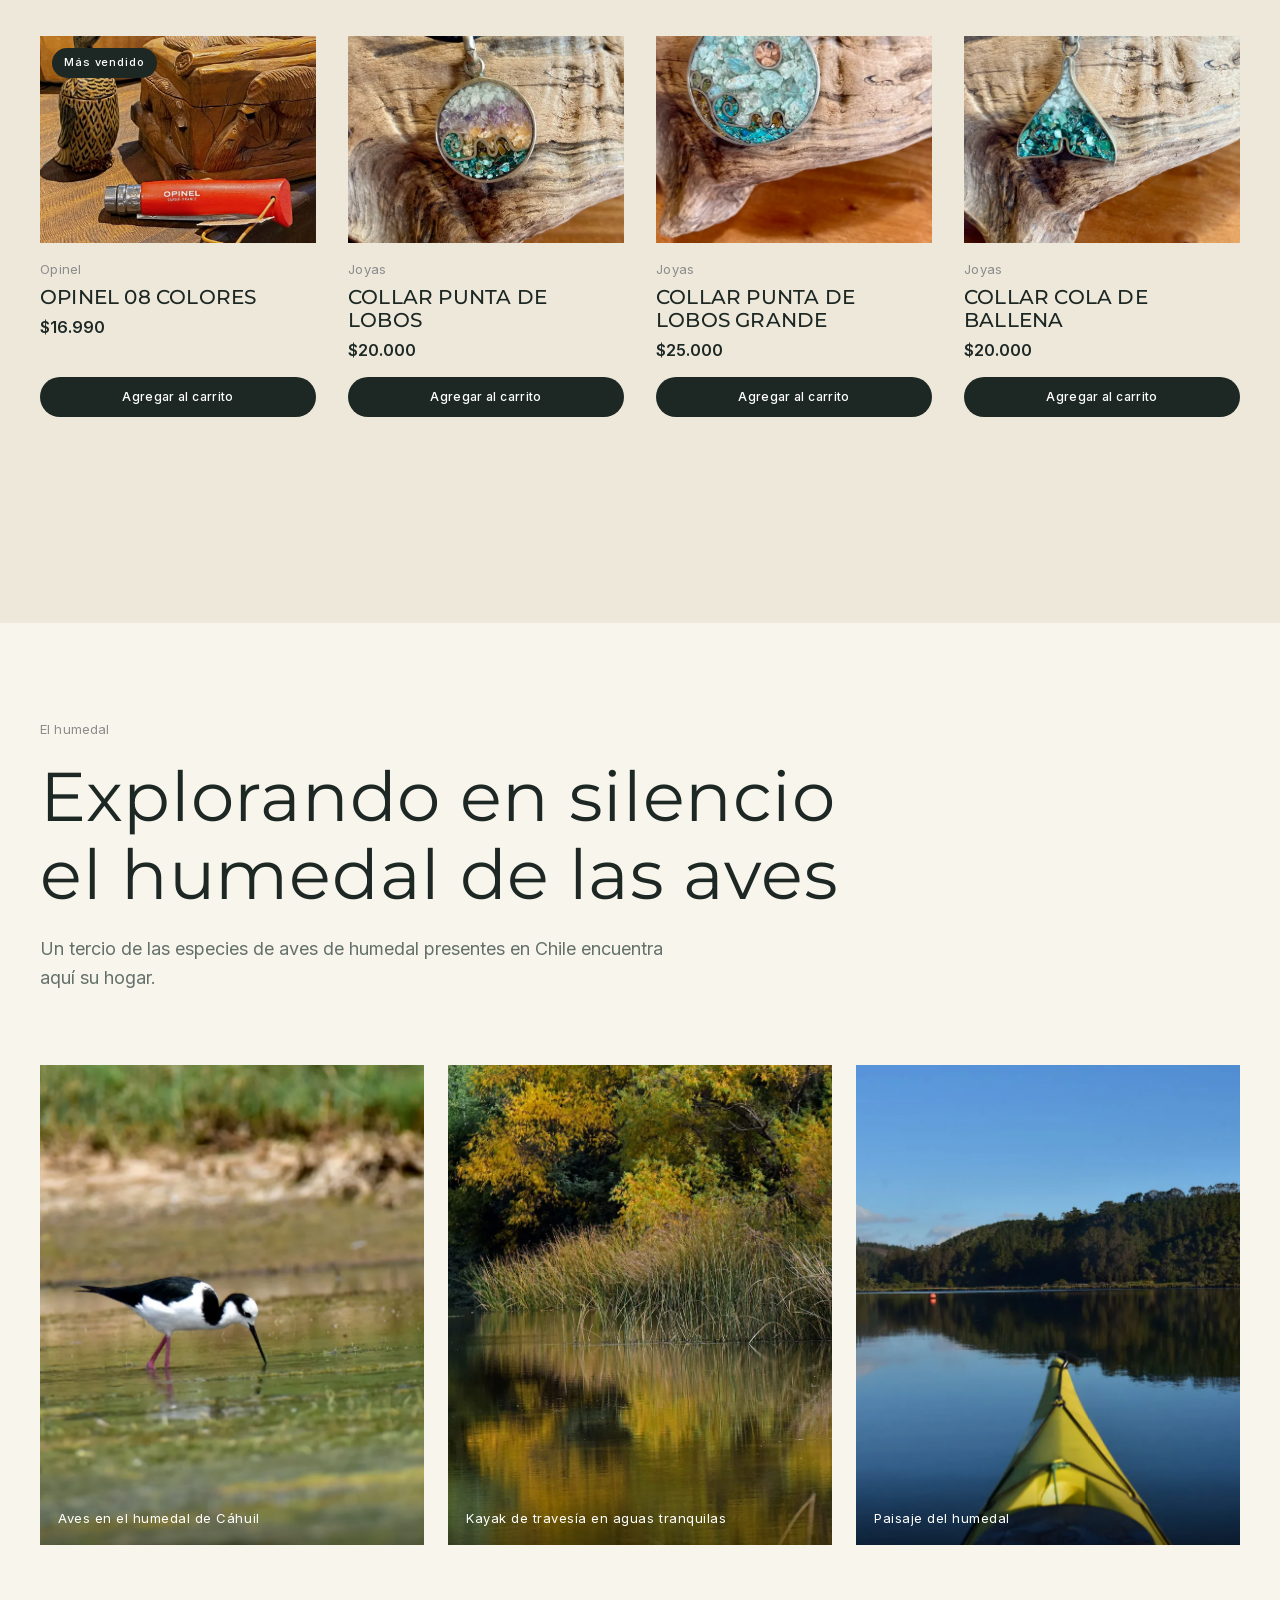
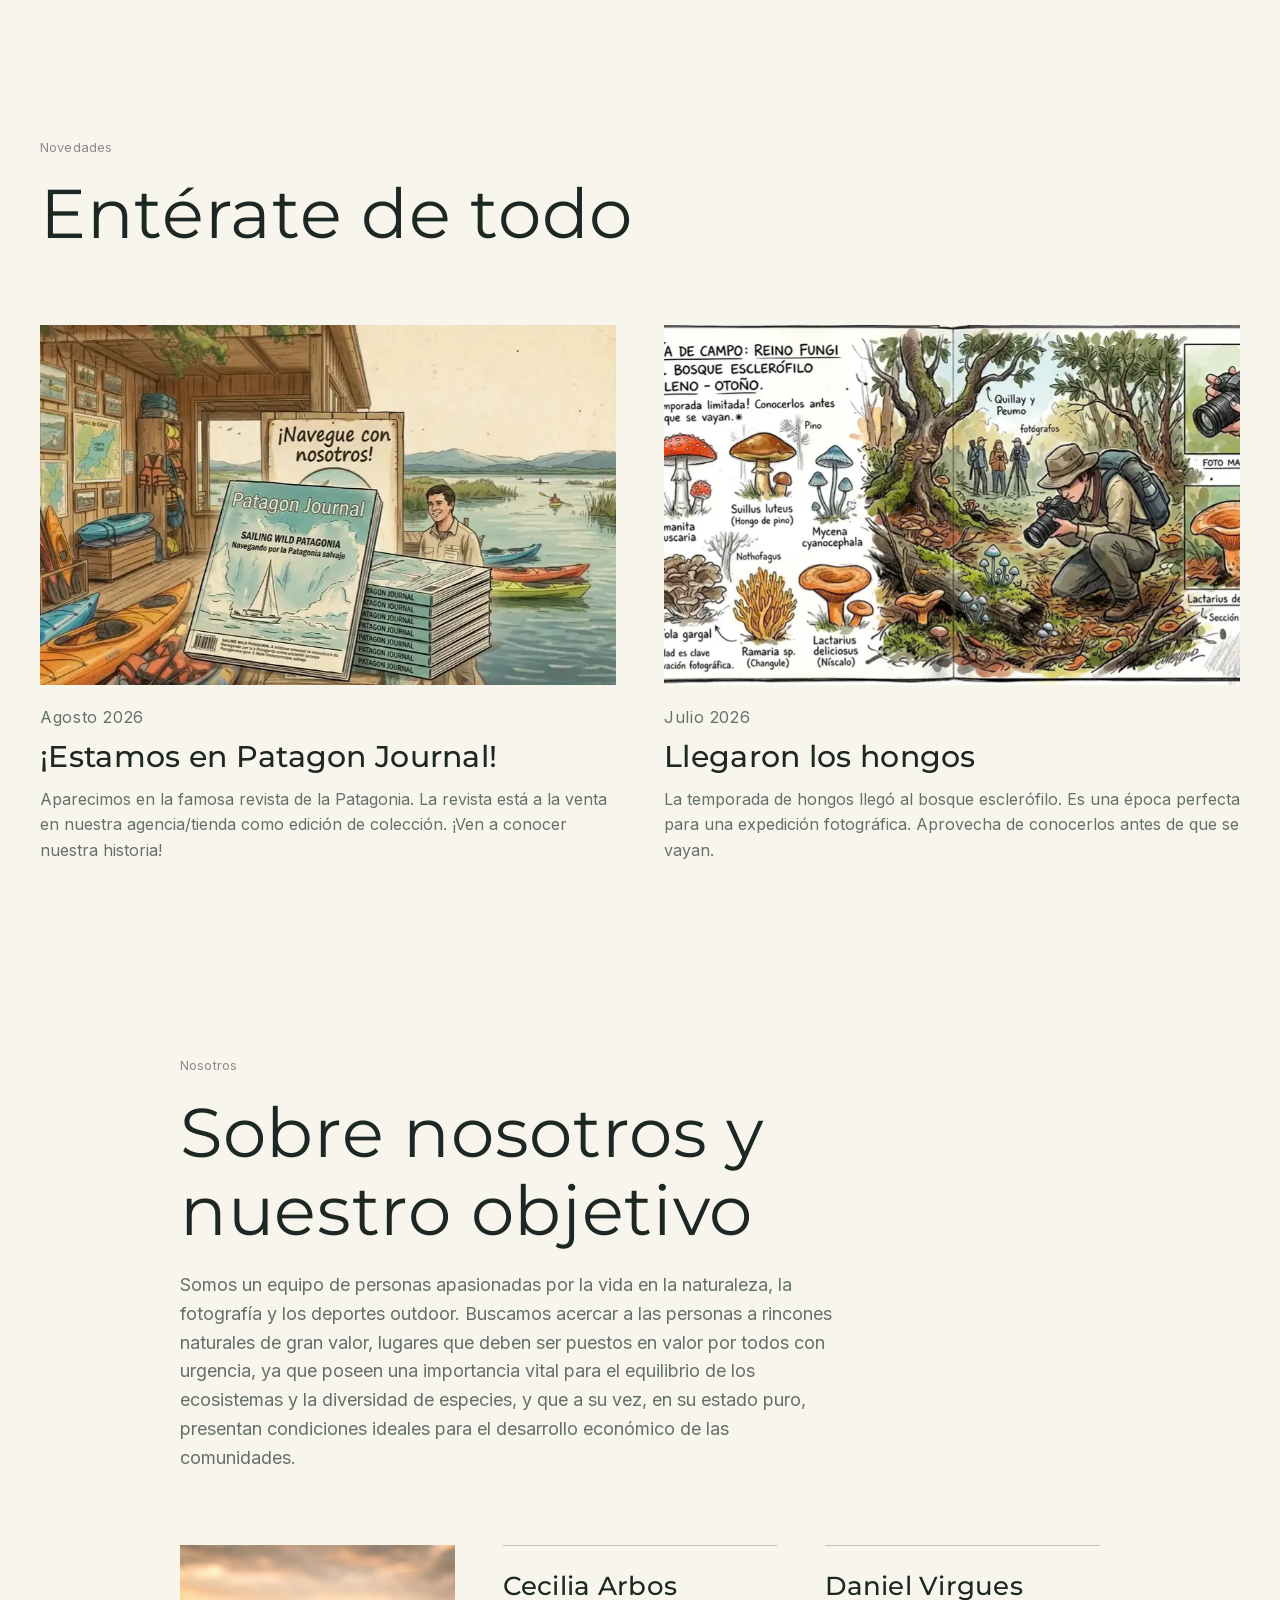
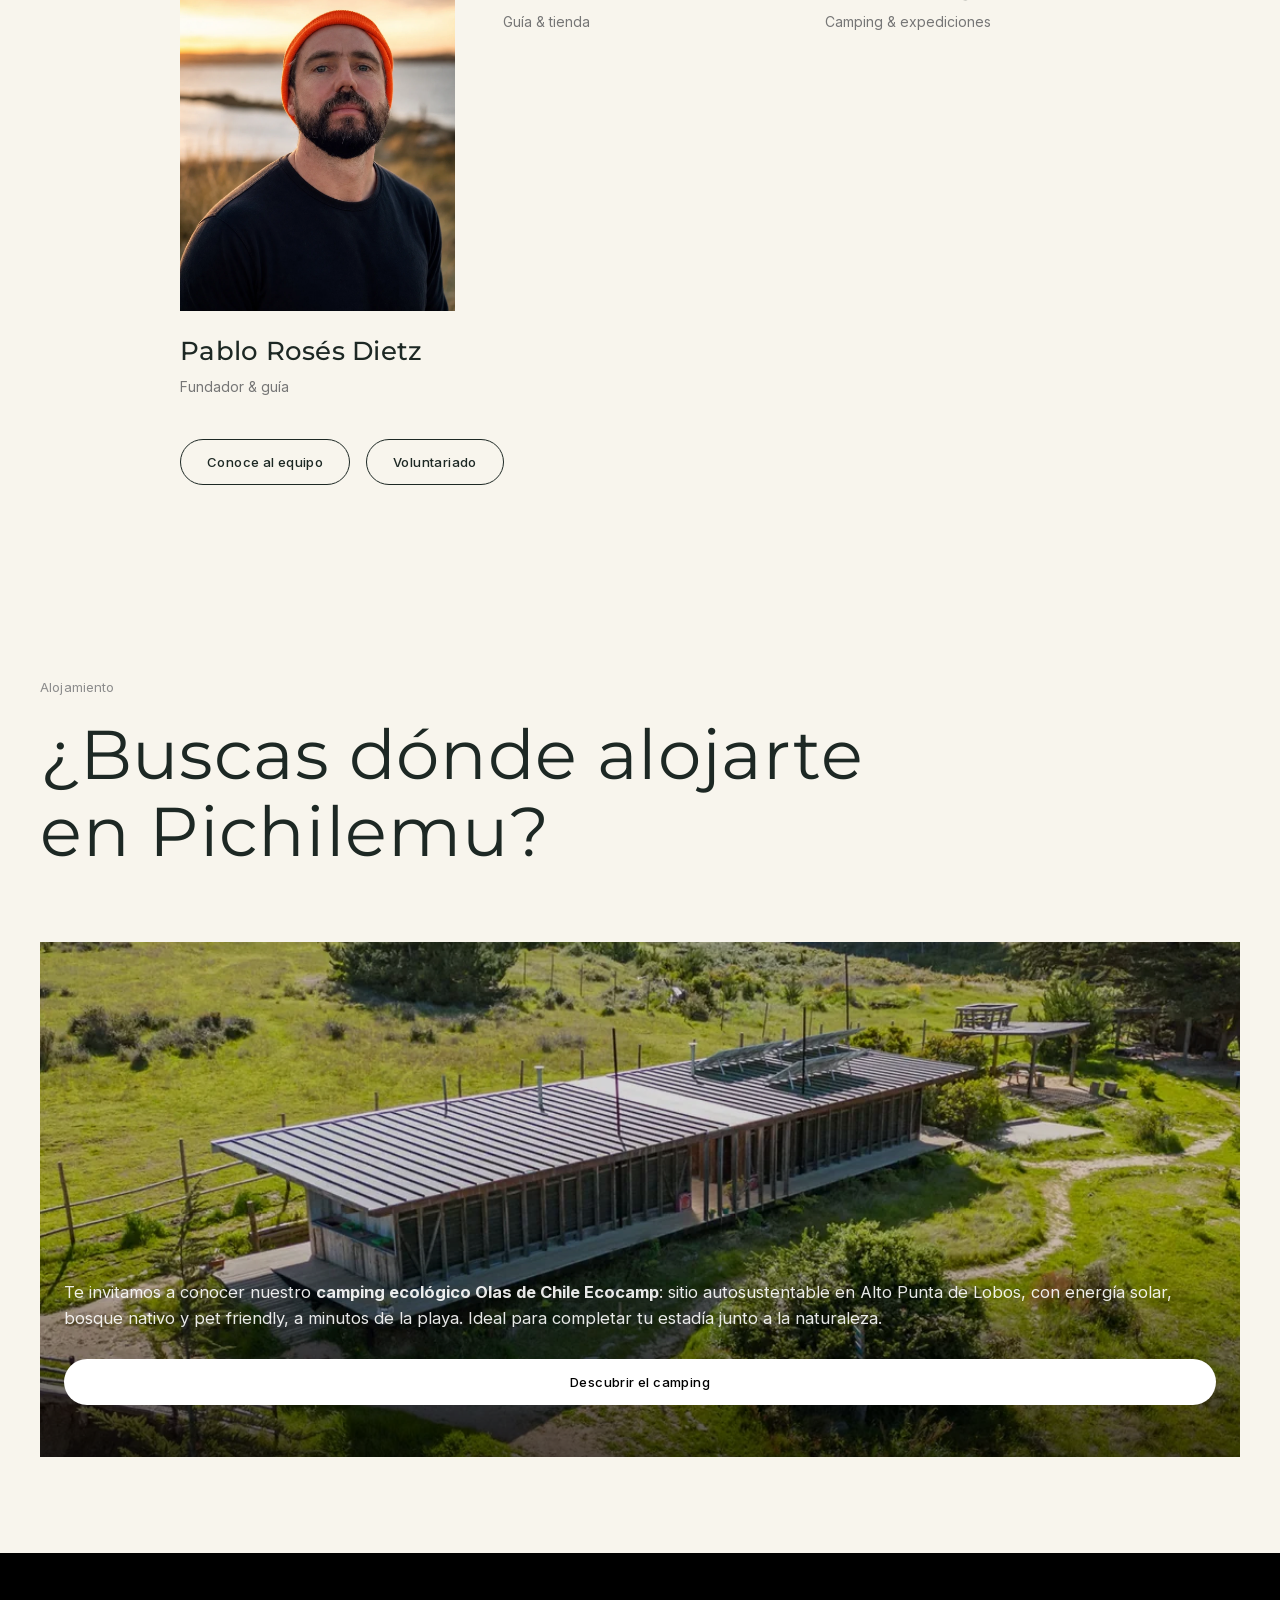
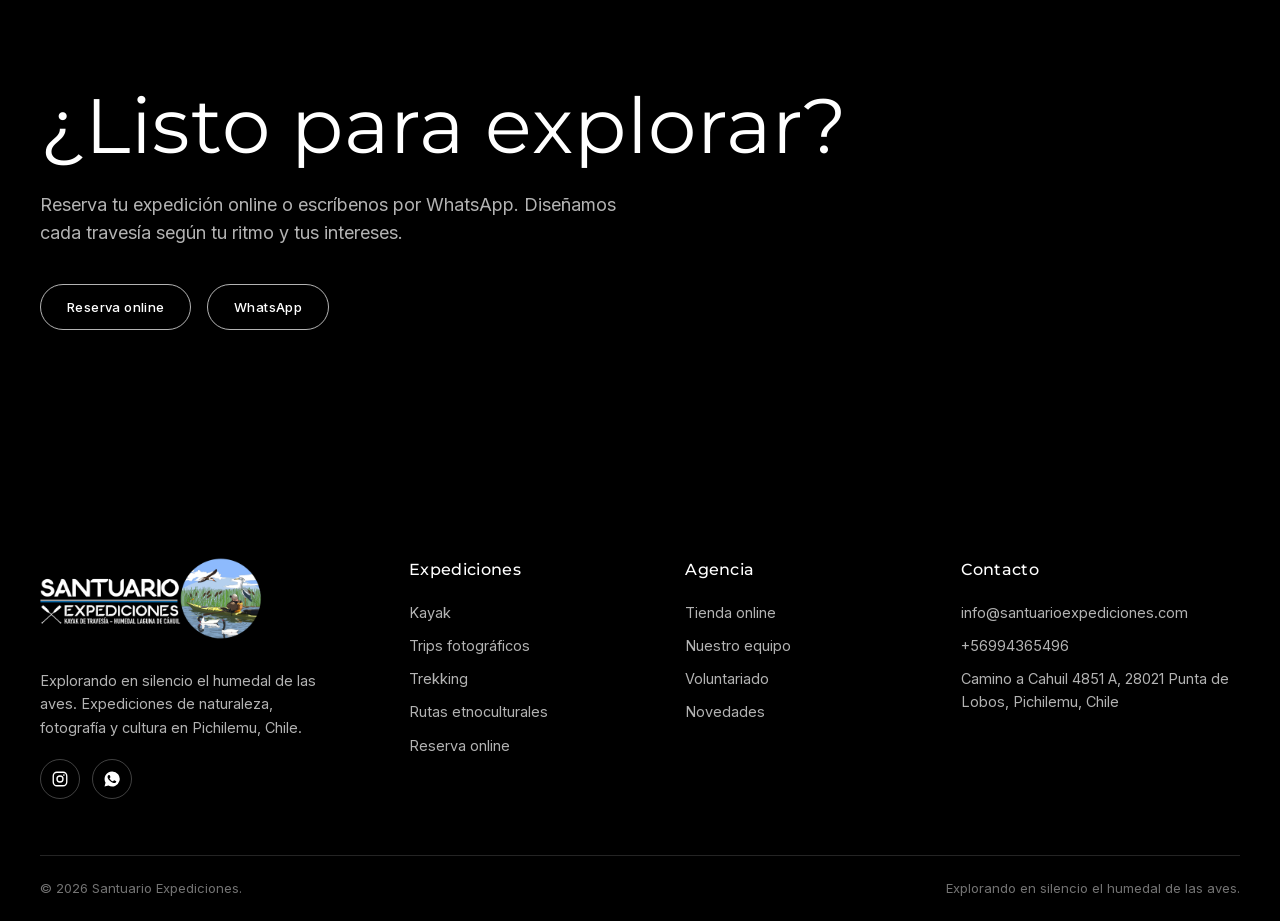
==== commit 6b9bd4c1: "Use Montserrat for headings" ====
--- a/index.html
+++ b/index.html
@@ -5,7 +5,7 @@
   <meta name="viewport" content="width=device-width, initial-scale=1.0">
   <link rel="preconnect" href="https://fonts.googleapis.com">
   <link rel="preconnect" href="https://fonts.gstatic.com" crossorigin>
-  <link href="https://fonts.googleapis.com/css2?family=Underdog&display=swap" rel="stylesheet">
+  <link href="https://fonts.googleapis.com/css2?family=Montserrat:wght@400;500;600;700&display=swap" rel="stylesheet">
   <title>Santuario Expediciones — Expediciones de naturaleza en Pichilemu</title>
   <meta name="description" content="Explorando en silencio el humedal de las aves. Expediciones en kayak, trips fotográficos, trekking y rutas etnoculturales en Pichilemu, Chile.">
   <meta property="og:type" content="website">
--- a/css/style.css
+++ b/css/style.css
@@ -23,7 +23,7 @@
   --white: #ffffff;
 
   /* Typographie */
-  --font-display: "Cormorant Garamond", Georgia, "Times New Roman", serif;
+  --font-display: "Montserrat", "Helvetica Neue", Helvetica, Arial, sans-serif;
   --font-body: -apple-system, BlinkMacSystemFont, "Helvetica Neue", Helvetica, Arial, sans-serif;
 
   /* Espacement */
--- a/css/s1lex.css
+++ b/css/s1lex.css
@@ -33,7 +33,7 @@
   --accent: #1a1a1a;
   --green: #000000;
   --green-bright: #000000;
-  --font-display: "Underdog", "Inter", "Helvetica Neue", Helvetica, Arial, sans-serif;
+  --font-display: "Montserrat", "Inter", "Helvetica Neue", Helvetica, Arial, sans-serif;
   --font-body: "Inter", "Helvetica Neue", Helvetica, Arial, sans-serif;
   --container: 1400px;
   --section-pad: clamp(72px, 9vw, 96px);
